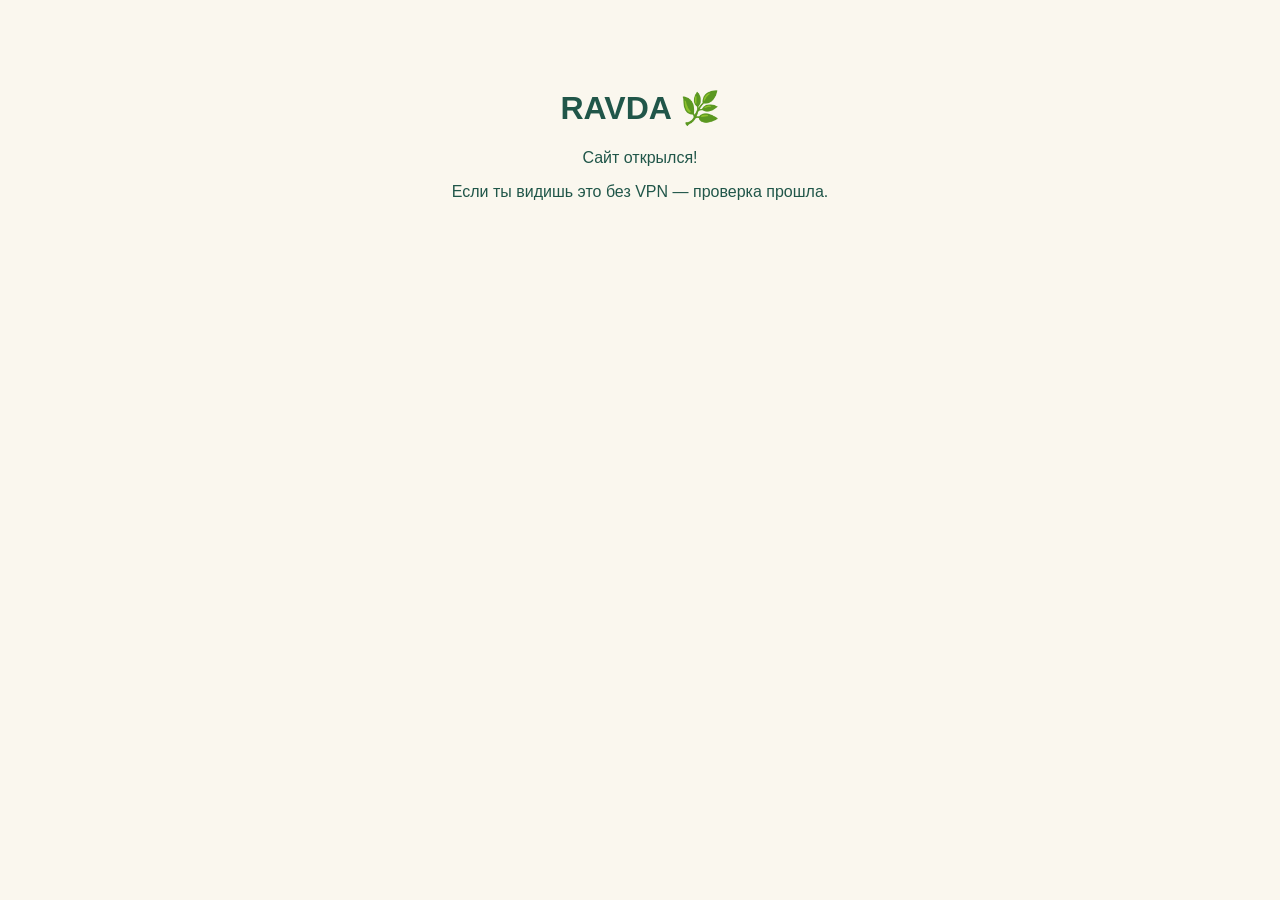
==== index.html @ f00f53c7 "Create index.html" ====
<!doctype html>
<html lang="ru">
<head>
  <meta charset="utf-8">
  <meta name="viewport" content="width=device-width, initial-scale=1">
  <meta name="robots" content="noindex">
  <title>RAVDA — проверка сайта</title>
</head>
<body style="background:#faf7ee;color:#205649;font-family:Arial;text-align:center;padding:60px 20px">
  <h1>RAVDA 🌿</h1>
  <p>Сайт открылся!</p>
  <p>Если ты видишь это без VPN — проверка прошла.</p>
</body>
</html>
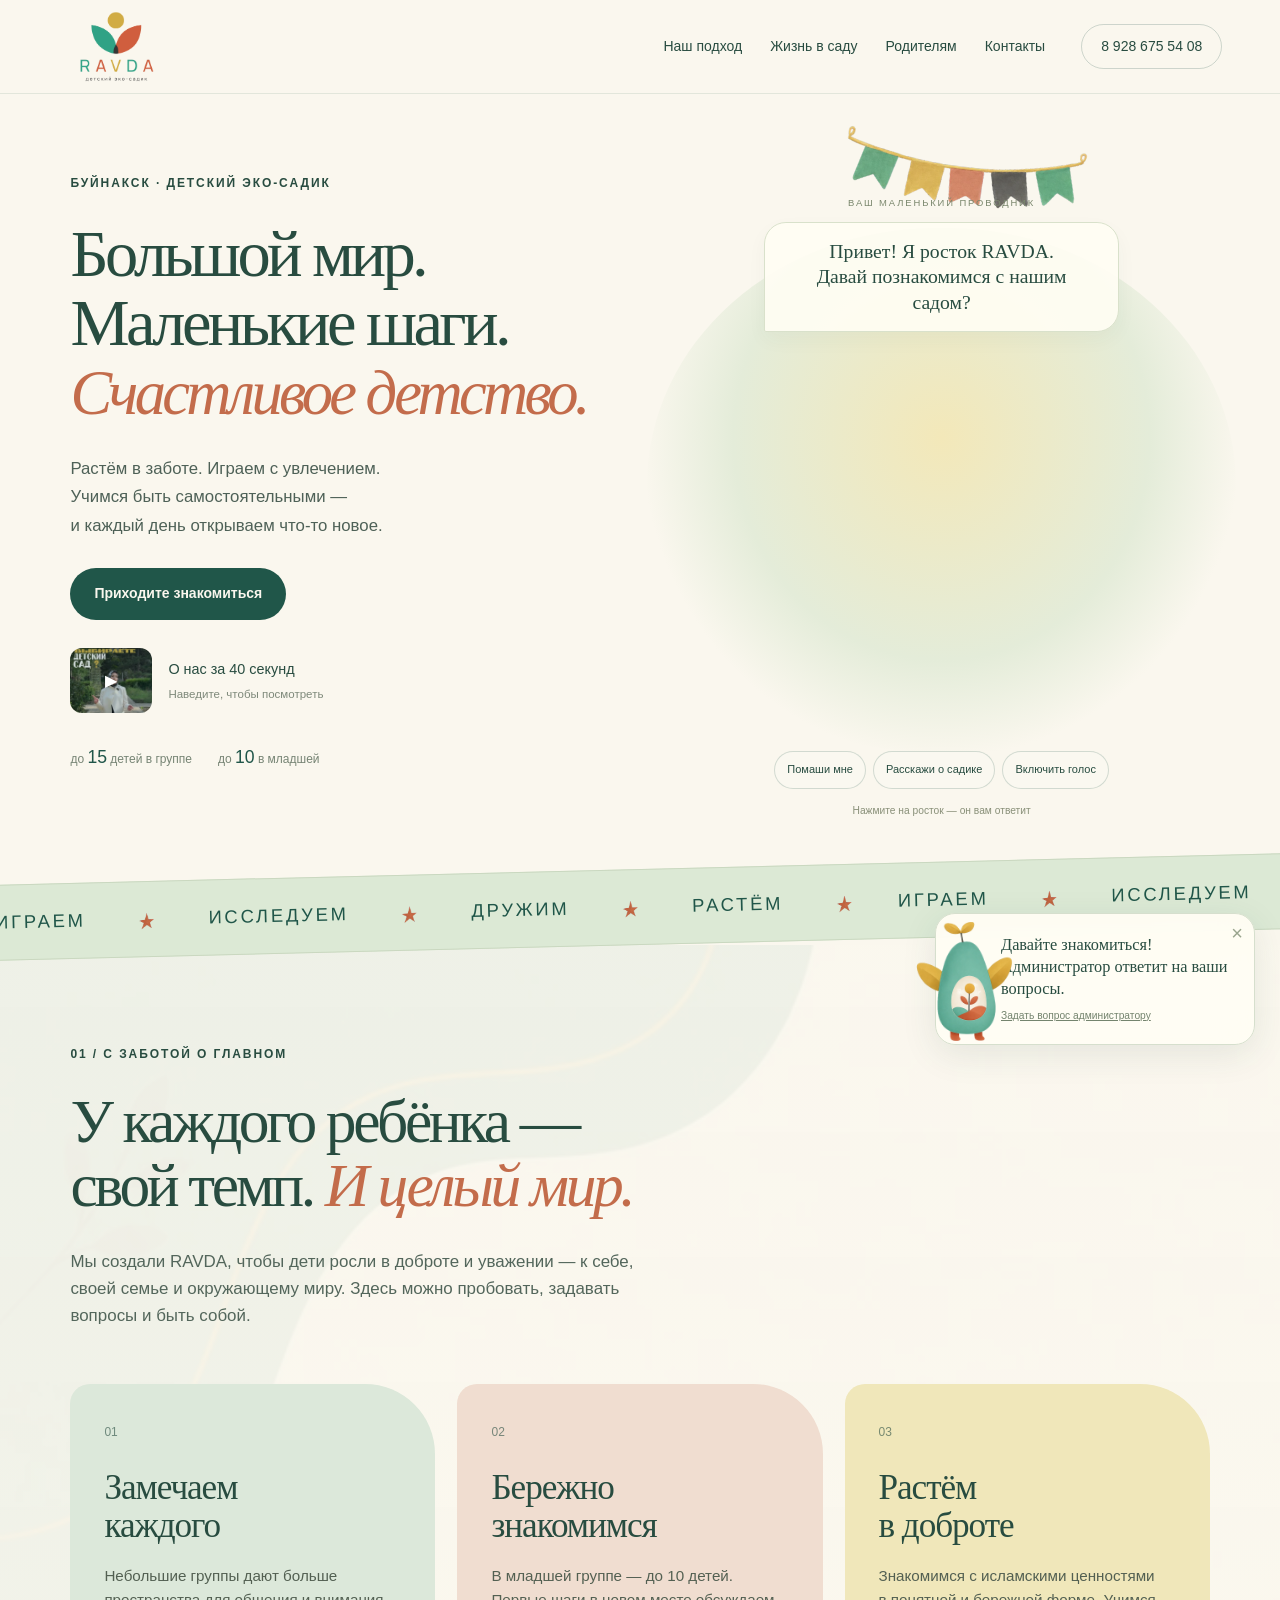
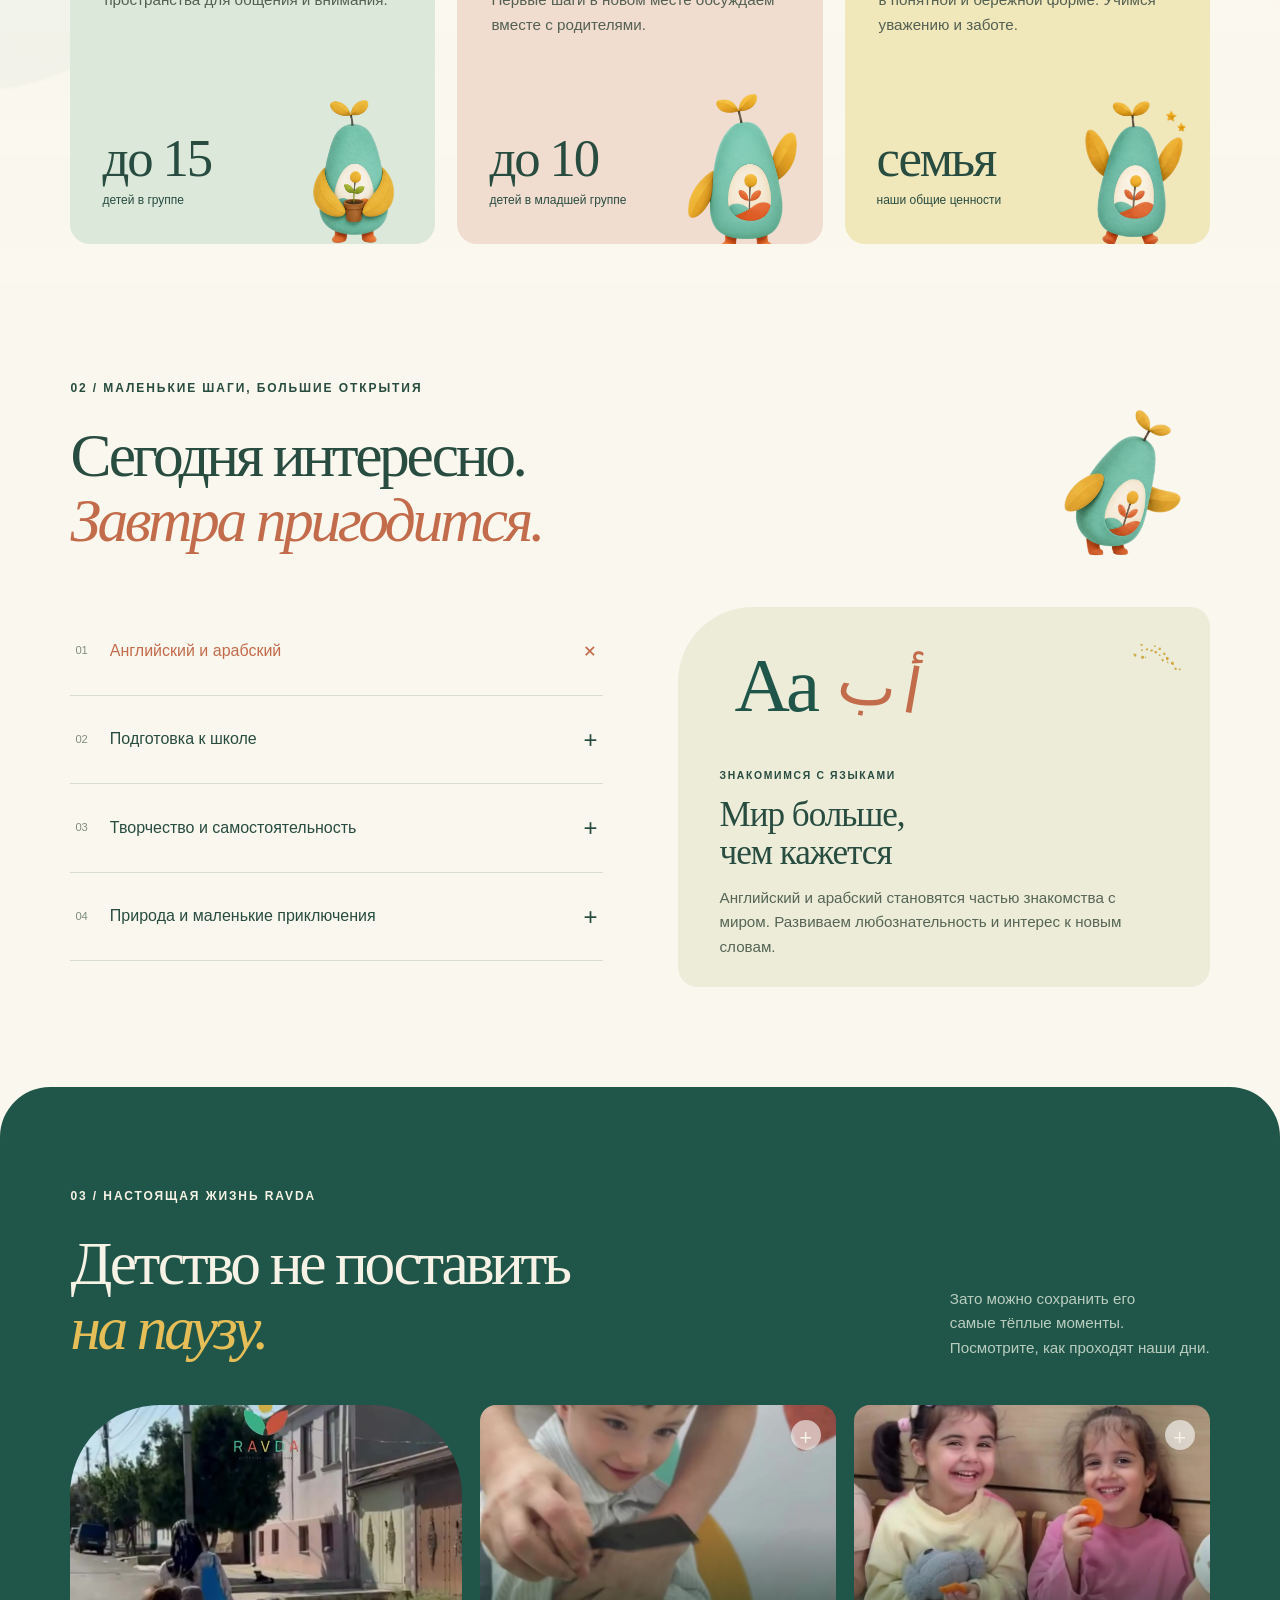
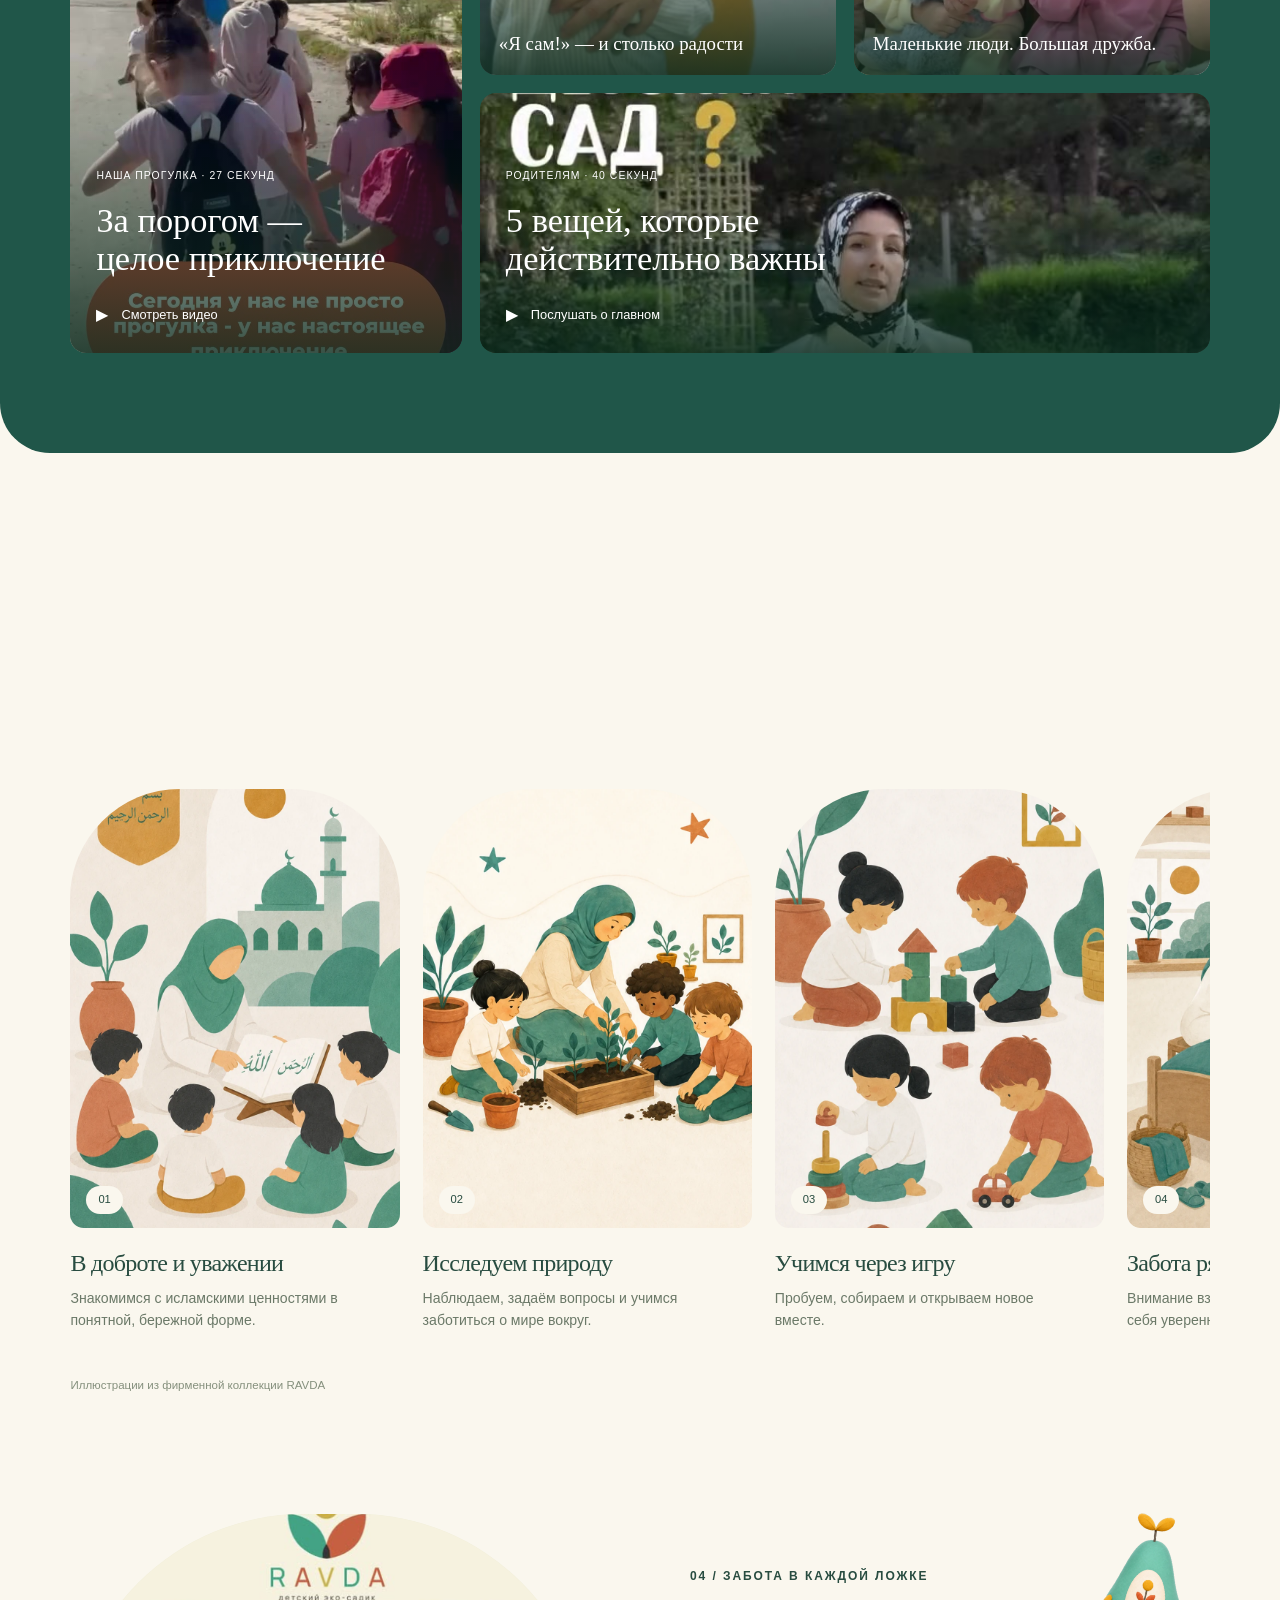
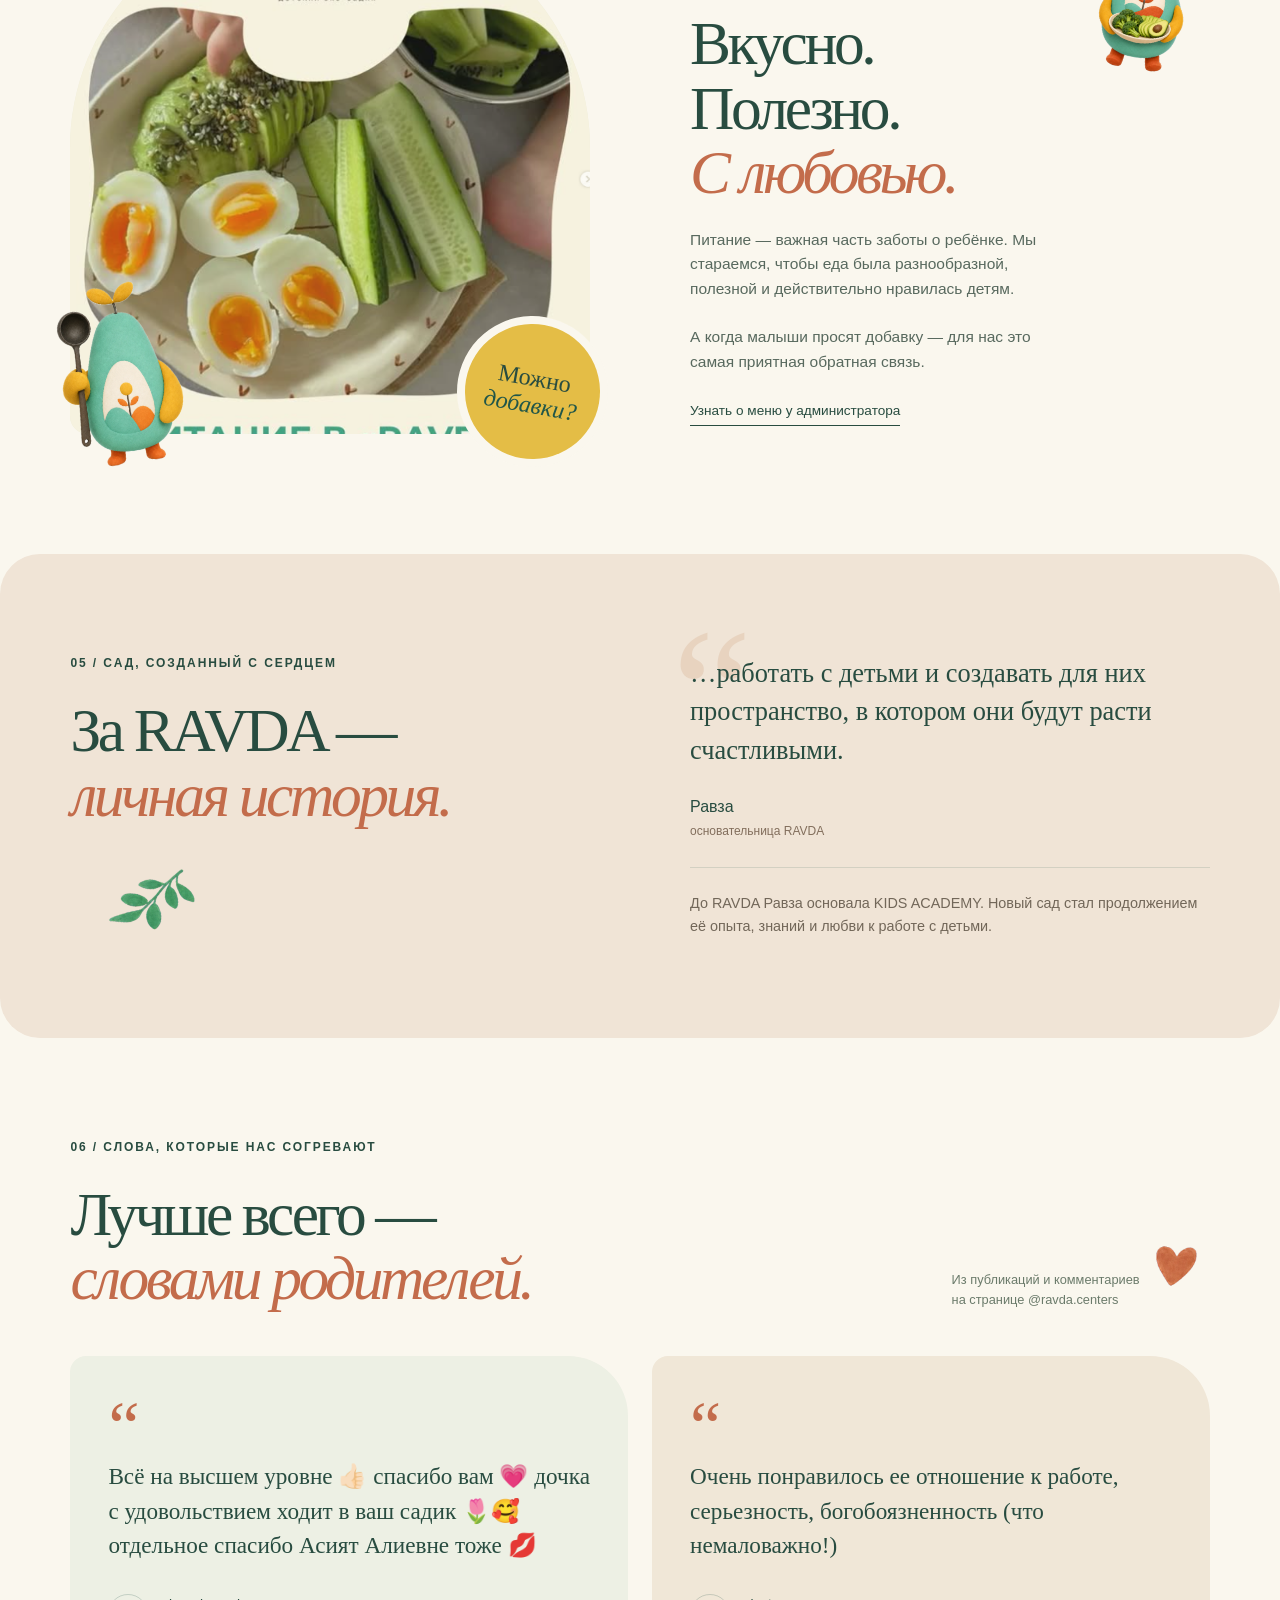
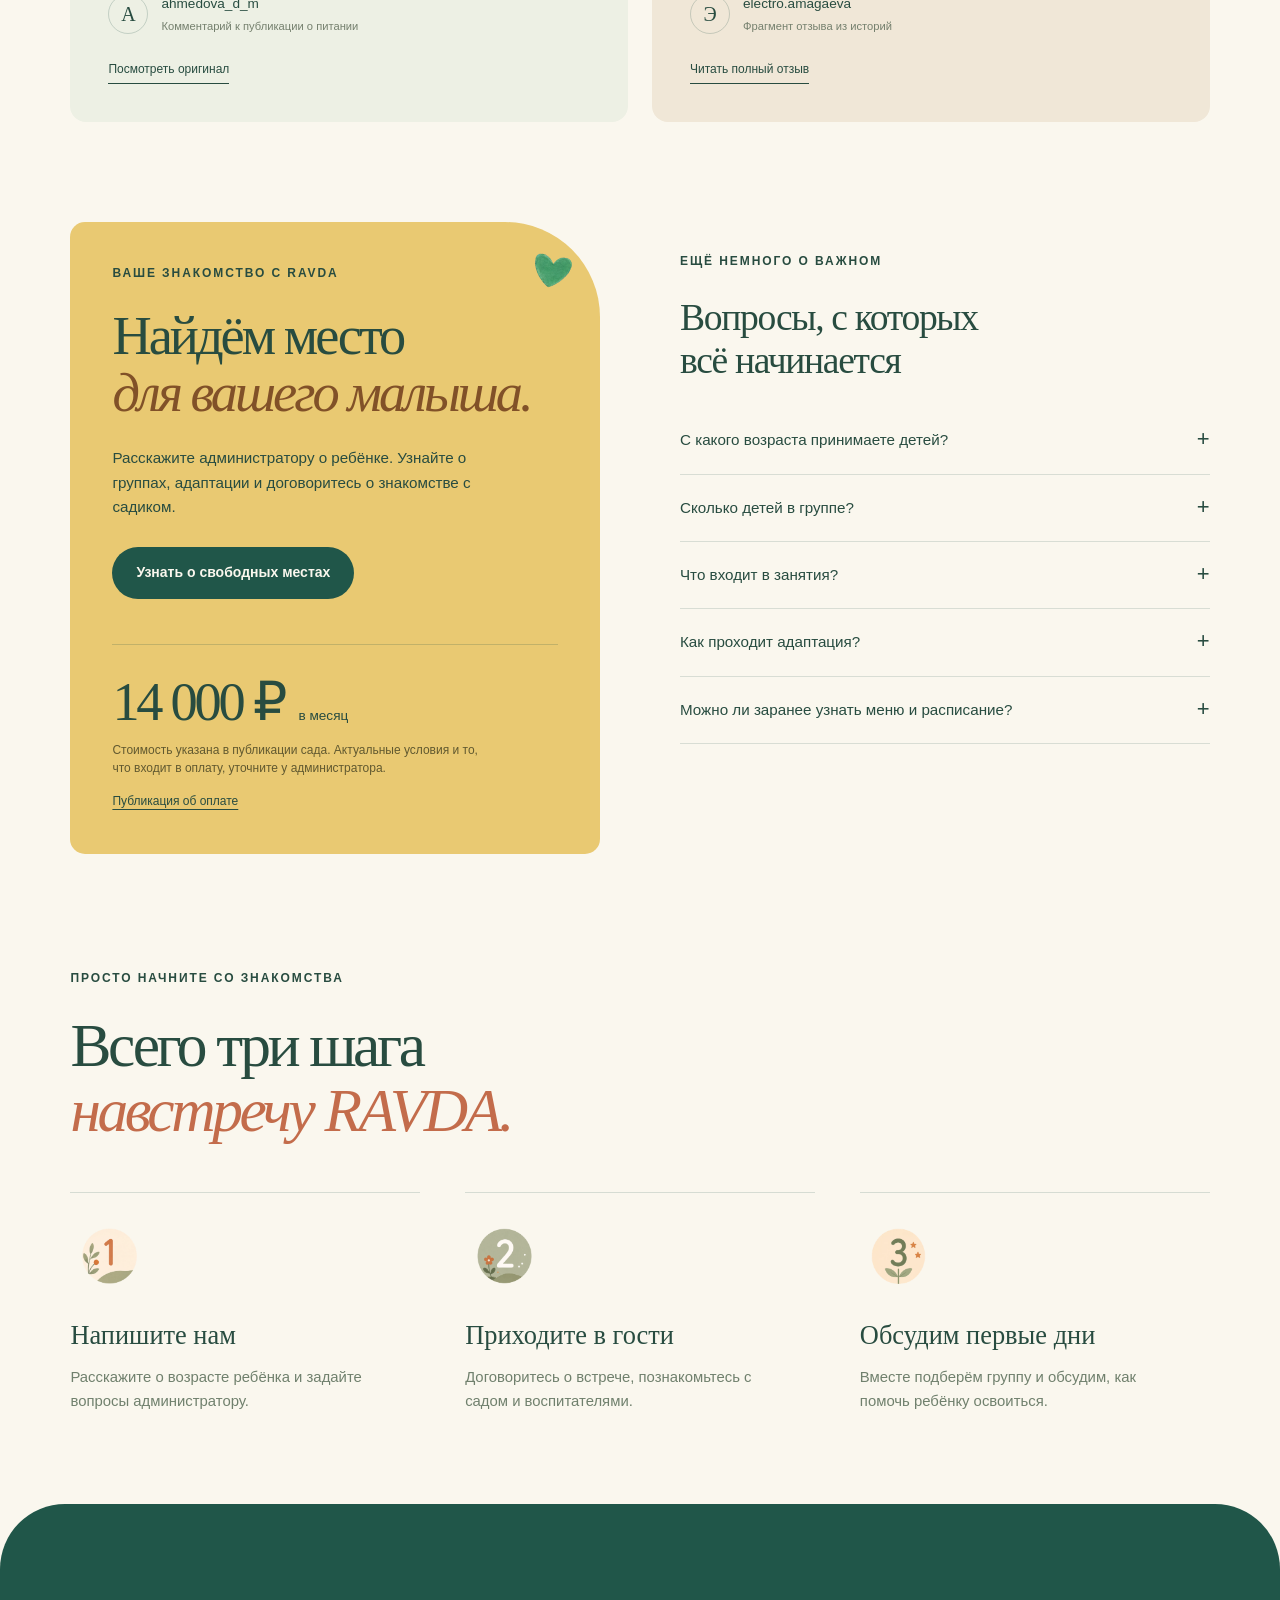
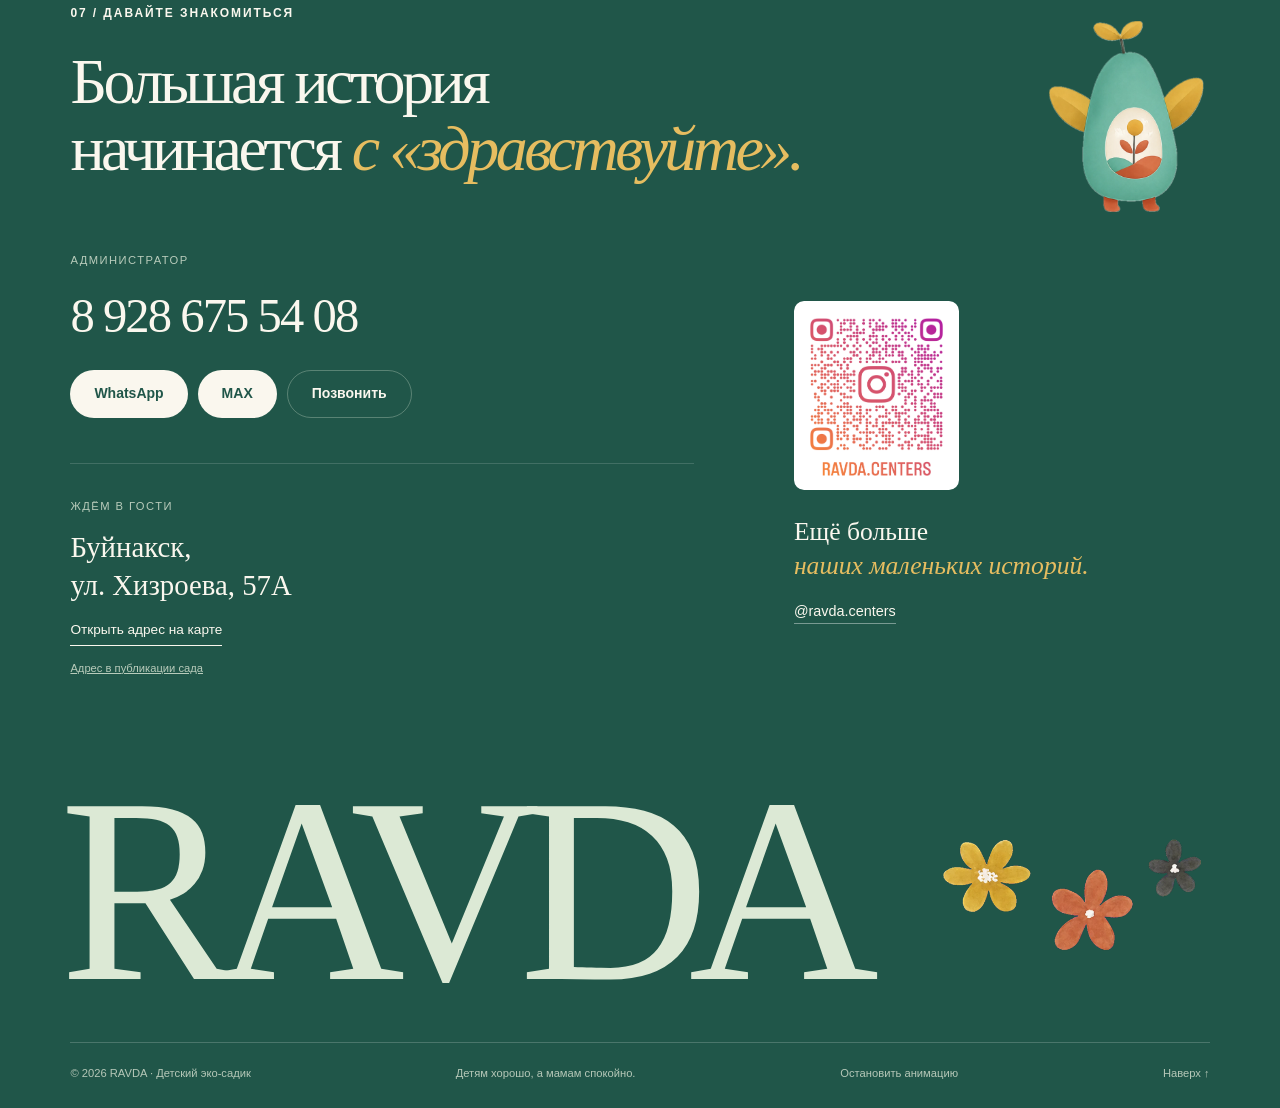
==== commit 41ab1159: "Add files via upload Загрузка полного сайта RAVDA" ====
--- a/index.html
+++ b/index.html
@@ -1,14 +1,31 @@
 <!doctype html>
 <html lang="ru">
 <head>
-  <meta charset="utf-8">
-  <meta name="viewport" content="width=device-width, initial-scale=1">
-  <meta name="robots" content="noindex">
-  <title>RAVDA — проверка сайта</title>
+<meta charset="utf-8"><meta name="viewport" content="width=device-width, initial-scale=1">
+<meta name="theme-color" content="#194d40"><meta name="description" content="RAVDA — детский эко-садик в Буйнакске. Небольшие группы, полезное питание, английский и арабский, подготовка к школе. Хизроева, 57А. Администратор: +7 928 511-14-49.">
+<title>RAVDA — место, где расцветает детство</title>
+<link rel="icon" type="image/svg+xml" href="data:image/svg+xml,%3Csvg xmlns='http://www.w3.org/2000/svg' viewBox='0 0 100 100'%3E%3Ccircle cx='50' cy='19' r='12' fill='%23d6b440'/%3E%3Cpath d='M50 89Q9 88 6 38Q44 41 50 89' fill='%2346a58a'/%3E%3Cpath d='M50 89Q91 88 94 38Q56 41 50 89' fill='%23cb6848'/%3E%3C/svg%3E">
+<link rel="stylesheet" href="style.css"><link rel="stylesheet" href="garden.css"><script src="app.js" defer></script><script src="garden.js" defer></script><script type="module" src="character.js"></script>
 </head>
-<body style="background:#faf7ee;color:#205649;font-family:Arial;text-align:center;padding:60px 20px">
-  <h1>RAVDA 🌿</h1>
-  <p>Сайт открылся!</p>
-  <p>Если ты видишь это без VPN — проверка прошла.</p>
-</body>
-</html>
+<body>
+<div class="scroll-progress" aria-hidden="true"></div>
+<header class="header"><a href="#home" class="brand" aria-label="RAVDA — на главную"><img src="assets/brand/logo-3.webp" alt="RAVDA — детский эко-садик" width="1000" height="841"></a><nav id="navigation" aria-label="Основное меню"><a href="#about">Наш подход</a><a href="#life">Жизнь в саду</a><a href="#parents">Родителям</a><a href="#contact">Контакты</a></nav><a class="header-phone" href="tel:+79286755408">8 928 675 54 08</a><button class="menu-toggle" aria-label="Открыть меню" aria-expanded="false" aria-controls="navigation"><span></span><span></span></button></header>
+<main>
+<section class="hero section garden-hero" id="home">
+<div class="hero-copy"><p class="eyebrow">БУЙНАКСК · ДЕТСКИЙ ЭКО-САДИК</p><h1>Большой мир.<br>Маленькие шаги.<br><em>Счастливое детство.</em></h1><p class="hero-description">Растём в заботе. Играем с увлечением.<br>Учимся быть самостоятельными —<br>и каждый день открываем что-то новое.</p><div class="hero-actions"><a class="button primary" href="https://wa.me/79286755408?text=Здравствуйте!%20Хотим%20познакомиться%20с%20садиком%20RAVDA." target="_blank" rel="noopener">Приходите знакомиться</a></div><button id="intro-trigger" class="intro-trigger" aria-controls="hero-film" aria-expanded="false"><span class="intro-thumb"><img src="assets/teacher.jpg" alt="" width="720" height="1280"><i>▶</i></span><span><strong>О нас за 40 секунд</strong><small>Наведите, чтобы посмотреть</small></span></button><div class="hero-trust"><span>до <strong>15</strong> детей в группе</span><span>до <strong>10</strong> в младшей</span></div></div>
+<div class="hero-world new-world"><img class="decor decor-flags" src="assets/brand/decor-7.webp" alt="" aria-hidden="true"><div class="stage-halo" aria-hidden="true"></div><div class="character-caption"><span>ВАШ МАЛЕНЬКИЙ ПРОВОДНИК</span><p id="hero-speech" aria-live="polite">Привет! Я росток RAVDA.<br>Давай познакомимся с нашим садом?</p></div><div id="character-stage"></div><img id="character-fallback" src="assets/brand/mascot-5.webp" alt="Фирменный росток RAVDA приветствует вас" width="900" height="1200"><div class="character-actions"><button id="wave-button" aria-label="Попросить персонажа помахать">Помаши мне</button><button id="tour-button">Расскажи о садике</button><button id="voice-button" aria-pressed="false">Включить голос</button></div><p class="stage-instruction">Нажмите на росток — он вам ответит</p><div class="hero-film" id="hero-film" hidden><video id="intro-video" src="assets/choose.mp4" poster="assets/teacher.jpg" muted playsinline preload="metadata" aria-label="Видео RAVDA — пять важных вещей при выборе садика"></video><button id="close-intro" aria-label="Вернуться к персонажу">×</button><div class="film-controls"><button id="intro-play" aria-label="Пауза">Ⅱ</button><button id="intro-sound" aria-pressed="false">Включить звук</button><span id="intro-time">0:00 / 0:40</span><input id="intro-progress" type="range" min="0" max="40" value="0" step="0.1" aria-label="Позиция видео"></div></div></div>
+</section>
+<div class="ribbon" aria-label="Играем, исследуем, дружим, растём"><div class="ribbon-track"><span>ИГРАЕМ <b>✳</b> ИССЛЕДУЕМ <b>✳</b> ДРУЖИМ <b>✳</b> РАСТЁМ <b>✳</b> </span><span aria-hidden="true">ИГРАЕМ <b>✳</b> ИССЛЕДУЕМ <b>✳</b> ДРУЖИМ <b>✳</b> РАСТЁМ <b>✳</b> </span></div></div>
+<section class="section about" id="about"><div class="section-heading reveal"><p class="eyebrow">01 / С ЗАБОТОЙ О ГЛАВНОМ</p><h2>У каждого ребёнка —<br>свой темп. <em>И целый мир.</em></h2><p class="section-intro">Мы создали RAVDA, чтобы дети росли в доброте и уважении — к себе, своей семье и окружающему миру. Здесь можно пробовать, задавать вопросы и быть собой.</p></div><div class="values-grid"><article class="value-card value-green reveal"><img class="value-mascot" src="assets/brand/mascot-1.webp" alt="" aria-hidden="true" loading="lazy"><span class="card-index">01</span><h3>Замечаем<br>каждого</h3><p>Небольшие группы дают больше пространства для общения и внимания.</p><div class="value-number">до 15<small>детей в группе</small></div></article><article class="value-card value-peach reveal"><img class="value-mascot" src="assets/brand/mascot-5.webp" alt="" aria-hidden="true" loading="lazy"><span class="card-index">02</span><h3>Бережно<br>знакомимся</h3><p>В младшей группе — до 10 детей. Первые шаги в новом месте обсуждаем вместе с родителями.</p><div class="value-number">до 10<small>детей в младшей группе</small></div></article><article class="value-card value-yellow reveal"><img class="value-mascot" src="assets/brand/mascot-6.webp" alt="" aria-hidden="true" loading="lazy"><span class="card-index">03</span><h3>Растём<br>в доброте</h3><p>Знакомимся с исламскими ценностями в понятной и бережной форме. Учимся уважению и заботе.</p><div class="value-word">семья<small>наши общие ценности</small></div></article></div></section>
+<section class="learning section" id="learning"><div class="learning-heading reveal"><img class="learning-guide" src="assets/brand/mascot-2.webp" alt="" aria-hidden="true" loading="lazy"><p class="eyebrow">02 / МАЛЕНЬКИЕ ШАГИ, БОЛЬШИЕ ОТКРЫТИЯ</p><h2>Сегодня интересно.<br><em>Завтра пригодится.</em></h2></div><div class="learning-layout reveal"><div role="tablist" aria-label="Направления развития" class="learning-tabs"><button role="tab" aria-selected="true" aria-controls="learning-panel" id="tab-languages" data-tab="languages" tabindex="0"><span>01</span> Английский и арабский <b>+</b></button><button role="tab" aria-selected="false" aria-controls="learning-panel" id="tab-school" data-tab="school" tabindex="-1"><span>02</span> Подготовка к школе <b>+</b></button><button role="tab" aria-selected="false" aria-controls="learning-panel" id="tab-creative" data-tab="creative" tabindex="-1"><span>03</span> Творчество и самостоятельность <b>+</b></button><button role="tab" aria-selected="false" aria-controls="learning-panel" id="tab-nature" data-tab="nature" tabindex="-1"><span>04</span> Природа и маленькие приключения <b>+</b></button></div><div class="learning-panel" id="learning-panel" role="tabpanel" aria-labelledby="tab-languages" tabindex="0"><div class="learning-symbol" aria-hidden="true"><span>Aa</span><span lang="ar">أ ب</span></div><div><p class="eyebrow" id="learning-tag">ЗНАКОМИМСЯ С ЯЗЫКАМИ</p><h3 id="learning-title">Мир больше,<br>чем кажется</h3><p id="learning-text">Английский и арабский становятся частью знакомства с миром. Развиваем любознательность и интерес к новым словам.</p></div></div></div></section>
+<section class="life section" id="life"><div class="section-top reveal"><div><p class="eyebrow">03 / НАСТОЯЩАЯ ЖИЗНЬ RAVDA</p><h2>Детство не поставить<br><em>на паузу.</em></h2></div><p>Зато можно сохранить его<br>самые тёплые моменты.<br>Посмотрите, как проходят наши дни.</p></div><div class="life-gallery"><button class="memory-card memory-tall reveal" data-video="adventure.mp4"><img src="assets/walk.jpg" alt="Ребята вместе с воспитателем идут на прогулку" loading="lazy" width="720" height="1280"><div class="memory-overlay"><span class="media-label">НАША ПРОГУЛКА · 27 СЕКУНД</span><h3>За порогом —<br>целое приключение</h3><span class="media-play">▶ <span>Смотреть видео</span></span></div></button><button class="memory-card memory-small reveal" data-image="assets/cooking.jpg" data-caption="Учимся пробовать новое — кадр из видео RAVDA"><img src="assets/cooking.jpg" alt="Ребёнок готовит вместе со взрослым" loading="lazy" width="720" height="1280"><span class="photo-caption">«Я сам!» — и столько радости</span><span class="expand-mark" aria-hidden="true">+</span></button><button class="memory-card memory-small reveal" data-image="assets/together.jpg" data-caption="Вместе веселее — кадр из видео RAVDA"><img src="assets/together.jpg" alt="Дети вместе в садике" loading="lazy" width="720" height="1280"><span class="photo-caption">Маленькие люди. Большая дружба.</span><span class="expand-mark" aria-hidden="true">+</span></button><button class="memory-card memory-wide reveal" data-video="choose.mp4"><img src="assets/teacher.jpg" alt="Представитель RAVDA рассказывает о выборе детского сада" loading="lazy" width="720" height="1280"><div class="memory-overlay"><span class="media-label">РОДИТЕЛЯМ · 40 СЕКУНД</span><h3>5 вещей, которые<br>действительно важны</h3><span class="media-play">▶ <span>Послушать о главном</span></span></div></button></div></section>
+<section class="daybook section" id="daybook"><div class="section-top reveal"><div><p class="eyebrow">ДЕТСТВО В ЦВЕТАХ RAVDA</p><h2>Маленькие ритуалы.<br><em>Большое чувство заботы.</em></h2></div><div class="day-controls"><button id="day-prev" aria-label="Предыдущая иллюстрация">Назад</button><button id="day-next" aria-label="Следующая иллюстрация">Дальше</button></div></div><div class="day-track" id="day-track" tabindex="0" aria-label="Иллюстрированная жизнь сада"><article class="day-card"><button data-image="assets/brand/story-1.webp" data-caption="В доброте и уважении — фирменная иллюстрация RAVDA"><img src="assets/brand/story-1.webp" alt="В доброте и уважении" width="900" height="1600" loading="lazy"><span>01</span></button><h3>В доброте и уважении</h3><p>Знакомимся с исламскими ценностями в понятной, бережной форме.</p></article><article class="day-card"><button data-image="assets/brand/story-2.webp" data-caption="Исследуем природу — фирменная иллюстрация RAVDA"><img src="assets/brand/story-2.webp" alt="Исследуем природу" width="900" height="1600" loading="lazy"><span>02</span></button><h3>Исследуем природу</h3><p>Наблюдаем, задаём вопросы и учимся заботиться о мире вокруг.</p></article><article class="day-card"><button data-image="assets/brand/story-3.webp" data-caption="Учимся через игру — фирменная иллюстрация RAVDA"><img src="assets/brand/story-3.webp" alt="Учимся через игру" width="900" height="1600" loading="lazy"><span>03</span></button><h3>Учимся через игру</h3><p>Пробуем, собираем и открываем новое вместе.</p></article><article class="day-card"><button data-image="assets/brand/story-4.webp" data-caption="Забота рядом — фирменная иллюстрация RAVDA"><img src="assets/brand/story-4.webp" alt="Забота рядом" width="900" height="1600" loading="lazy"><span>04</span></button><h3>Забота рядом</h3><p>Внимание взрослого помогает почувствовать себя увереннее.</p></article><article class="day-card"><button data-image="assets/brand/story-5.webp" data-caption="Время отдохнуть — фирменная иллюстрация RAVDA"><img src="assets/brand/story-5.webp" alt="Время отдохнуть" width="900" height="1600" loading="lazy"><span>05</span></button><h3>Время отдохнуть</h3><p>После открытий и игр важно восстановить силы.</p></article><article class="day-card"><button data-image="assets/brand/story-6.webp" data-caption="Вкусные моменты — фирменная иллюстрация RAVDA"><img src="assets/brand/story-6.webp" alt="Вкусные моменты" width="900" height="1600" loading="lazy"><span>06</span></button><h3>Вкусные моменты</h3><p>Полезная, разнообразная еда и тёплая атмосфера за столом.</p></article><article class="day-card"><button data-image="assets/brand/story-7.webp" data-caption="Творим по-своему — фирменная иллюстрация RAVDA"><img src="assets/brand/story-7.webp" alt="Творим по-своему" width="900" height="1600" loading="lazy"><span>07</span></button><h3>Творим по-своему</h3><p>Даём любознательности и воображению пространство.</p></article></div><p class="illustration-note">Иллюстрации из фирменной коллекции RAVDA</p></section><section class="food section"><div class="food-visual reveal"><div class="food-frame"><img src="assets/food-post.png" alt="Публикация RAVDA о питании: яйца, авокадо, огурцы и киви" loading="lazy" width="1112" height="880"></div><span class="food-sticker">Можно<br><em>добавки?</em></span><img class="cook-guide" src="assets/brand/mascot-7.webp" alt="" aria-hidden="true" loading="lazy"></div><div class="food-copy reveal"><img class="food-guide" src="assets/brand/mascot-8.webp" alt="Персонаж RAVDA с тарелкой полезной еды" loading="lazy"><p class="eyebrow">04 / ЗАБОТА В КАЖДОЙ ЛОЖКЕ</p><h2>Вкусно.<br>Полезно.<br><em>С любовью.</em></h2><p>Питание — важная часть заботы о ребёнке. Мы стараемся, чтобы еда была разнообразной, полезной и действительно нравилась детям.</p><p>А когда малыши просят добавку — для нас это самая приятная обратная связь.</p><a class="text-link" href="https://wa.me/79286755408?text=Здравствуйте!%20Можно%20узнать%20меню%20садика%20RAVDA?" target="_blank" rel="noopener">Узнать о меню у администратора</a></div></section>
+<section class="story section"><div class="story-heading reveal"><img class="story-branch" src="assets/brand/decor-2.webp" alt="" aria-hidden="true" loading="lazy"><p class="eyebrow">05 / САД, СОЗДАННЫЙ С СЕРДЦЕМ</p><h2>За RAVDA —<br><em>личная история.</em></h2></div><div class="story-body reveal"><span class="quote-mark" aria-hidden="true">“</span><blockquote>…работать с детьми и создавать для них пространство, в котором они будут расти счастливыми.</blockquote><p class="quote-credit">Равза <span>основательница RAVDA</span></p><p>До RAVDA Равза основала KIDS ACADEMY. Новый сад стал продолжением её опыта, знаний и любви к работе с детьми.</p></div></section>
+<section class="parents section" id="parents"><div class="section-top reveal"><div><p class="eyebrow">06 / СЛОВА, КОТОРЫЕ НАС СОГРЕВАЮТ</p><h2>Лучше всего —<br><em>словами родителей.</em></h2></div><span class="review-source">Из публикаций и комментариев<br>на странице @ravda.centers</span></div><div class="reviews"><article class="review-card reveal"><span class="quote-small" aria-hidden="true">“</span><blockquote>Всё на высшем уровне 👍🏻 спасибо вам 💗 дочка с удовольствием ходит в ваш садик 🌷🥰 отдельное спасибо Асият Алиевне тоже 💋</blockquote><div class="review-author"><span class="avatar">А</span><div>ahmedova_d_m<small>Комментарий к публикации о питании</small></div></div><button class="text-link" data-image="assets/food-post.png" data-caption="Оригинальная публикация и комментарии в Instagram RAVDA">Посмотреть оригинал</button></article><article class="review-card review-light reveal"><span class="quote-small" aria-hidden="true">“</span><blockquote>Очень понравилось ее отношение к работе, серьезность, богобоязненность (что немаловажно!)</blockquote><div class="review-author"><span class="avatar">Э</span><div>electro.amagaeva<small>Фрагмент отзыва из историй</small></div></div><button class="text-link" data-image="assets/review.png" data-caption="Полный отзыв electro.amagaeva из историй RAVDA">Читать полный отзыв</button></article></div></section>
+<section class="join section"><div class="join-card reveal"><img class="join-heart" src="assets/brand/decor-6.webp" alt="" aria-hidden="true" loading="lazy"><p class="eyebrow">ВАШЕ ЗНАКОМСТВО С RAVDA</p><h2>Найдём место<br><em>для вашего малыша.</em></h2><p>Расскажите администратору о ребёнке. Узнайте о группах, адаптации и договоритесь о знакомстве с садиком.</p><a class="button primary" href="https://wa.me/79286755408?text=Здравствуйте!%20Подскажите,%20есть%20ли%20места%20в%20RAVDA?" target="_blank" rel="noopener">Узнать о свободных местах</a><div class="price"><strong>14 000 ₽</strong><span>в месяц</span></div><p class="price-note">Стоимость указана в публикации сада. Актуальные условия и то, что входит в оплату, уточните у администратора.</p><button class="small-link" data-image="assets/price-story.png" data-caption="Стоимость из публикации RAVDA">Публикация об оплате</button></div><div class="faq reveal"><p class="eyebrow">ЕЩЁ НЕМНОГО О ВАЖНОМ</p><h3>Вопросы, с которых<br>всё начинается</h3><details><summary>С какого возраста принимаете детей?</summary><p>В профиле сада указан возраст от 1,5 до 7 лет. Подходящую группу и возможность приёма по возрасту уточните у администратора — он поможет сориентироваться.</p></details><details><summary>Сколько детей в группе?</summary><p>Не более 15 детей, в младшей группе — до 10. Наличие мест уточняйте перед записью.</p><button class="small-link" data-image="assets/group-story.png" data-caption="Информация о группах из историй RAVDA">Посмотреть публикацию</button></details><details><summary>Что входит в занятия?</summary><p>Английский и арабский, подготовка к школе, творчество, развитие самостоятельности и знакомство с природой. Программу для возраста вашего ребёнка расскажет администратор.</p></details><details><summary>Как проходит адаптация?</summary><p>Начните со знакомства с воспитателем. Расскажите о привычках и особенностях ребёнка, а подходящий порядок первых посещений обсудите вместе с командой сада.</p></details><details><summary>Можно ли заранее узнать меню и расписание?</summary><p>Да, напишите администратору. Уточните актуальное меню, часы работы, режим дня и вопросы индивидуального питания до первого посещения.</p></details></div></section>
+<section class="first-steps section"><div class="section-heading reveal"><p class="eyebrow">ПРОСТО НАЧНИТЕ СО ЗНАКОМСТВА</p><h2>Всего три шага<br><em>навстречу RAVDA.</em></h2></div><div class="steps-grid"><article><img src="assets/brand/number-1.webp" alt="Шаг 1" loading="lazy"><h3>Напишите нам</h3><p>Расскажите о возрасте ребёнка и задайте вопросы администратору.</p></article><article><img src="assets/brand/number-8.webp" alt="Шаг 2" loading="lazy"><h3>Приходите в гости</h3><p>Договоритесь о встрече, познакомьтесь с садом и воспитателями.</p></article><article><img src="assets/brand/number-9.webp" alt="Шаг 3" loading="lazy"><h3>Обсудим первые дни</h3><p>Вместе подберём группу и обсудим, как помочь ребёнку освоиться.</p></article></div></section><section class="contact section" id="contact"><div class="contact-head reveal"><img class="contact-mascot" src="assets/brand/mascot-4.webp" alt="" aria-hidden="true" loading="lazy"><p class="eyebrow">07 / ДАВАЙТЕ ЗНАКОМИТЬСЯ</p><h2>Большая история<br>начинается <em>с «здравствуйте».</em></h2></div><div class="contact-grid"><div class="contact-main reveal"><span class="contact-label">АДМИНИСТРАТОР</span><a class="big-phone" href="tel:+79286755408">8 928 675 54 08</a><div class="contact-buttons"><a class="button cream" href="https://wa.me/79286755408" target="_blank" rel="noopener">WhatsApp</a><button class="button cream" data-max>MAX</button><a class="button outline" href="tel:+79286755408">Позвонить</a></div><div class="address"><span>ЖДЁМ В ГОСТИ</span><h3>Буйнакск,<br>ул. Хизроева, 57А</h3><a class="text-link" href="https://yandex.ru/maps/?text=Буйнакск%20Хизроева%2057А" target="_blank" rel="noopener">Открыть адрес на карте</a><button class="address-source" data-image="assets/address-story.png" data-caption="Адрес из публикации RAVDA">Адрес в публикации сада</button></div></div><div class="instagram-card reveal"><a href="https://www.instagram.com/ravda.centers/" target="_blank" rel="noopener"><img src="assets/instagram-qr.png" alt="QR-код Instagram ravda.centers" width="1472" height="1696" loading="lazy"></a><div><p>Ещё больше<br><em>наших маленьких историй.</em></p><a href="https://www.instagram.com/ravda.centers/" target="_blank" rel="noopener">@ravda.centers</a></div></div></div><div class="footer-word" aria-hidden="true">RAVDA<img src="assets/brand/decor-8.webp" alt=""></div><footer><p>© <span id="year">2026</span> RAVDA · Детский эко-садик</p><p>Детям хорошо, а мамам спокойно.</p><button id="motion-toggle" aria-pressed="false">Остановить анимацию</button><a href="#home">Наверх ↑</a></footer></section>
+</main>
+<a class="mobile-contact" href="https://wa.me/79286755408" target="_blank" rel="noopener">Написать администратору</a>
+<aside class="garden-guide" id="garden-guide" aria-label="Подсказки ростка RAVDA"><button id="guide-dismiss" aria-label="Скрыть проводника">×</button><img id="guide-pose" src="assets/brand/mascot-2.webp" alt=""><div><p id="guide-message">Здесь каждый день начинается с маленького открытия.</p><a href="#contact">Задать вопрос администратору</a></div></aside><dialog id="media-dialog" aria-label="Материалы RAVDA"><button class="dialog-close" aria-label="Закрыть">×</button><div id="media-content"></div><p id="media-caption"></p></dialog>
+<dialog id="max-dialog" aria-labelledby="max-title"><button class="dialog-close" aria-label="Закрыть">×</button><p class="eyebrow">СВЯЗЬ С АДМИНИСТРАТОРОМ</p><h2 id="max-title">Напишите нам<br>в MAX</h2><p>Найдите администратора по номеру телефона: в MAX откройте «Контакты», затем «Найти по номеру».</p><input id="max-number" aria-label="Номер администратора" readonly value="+7 928 675 54 08"><div class="max-actions"><button class="button primary" id="copy-phone">Скопировать номер</button><a href="https://web.max.ru/" class="button light" target="_blank" rel="noopener">Открыть MAX</a></div><p id="copy-status" role="status"></p></dialog>
+</body></html>
--- a/style.css
+++ b/style.css
@@ -0,0 +1,4 @@
+:root{--cream:#f7f5ed;--green:#194d40;--ink:#243e35;--orange:#c56042;--yellow:#e9bf54;--mint:#dce9dc;--serif:Georgia,'Times New Roman',serif;--sans:Arial,Helvetica,sans-serif}*{box-sizing:border-box}html{scroll-behavior:smooth;scroll-padding-top:100px}body{margin:0;background:var(--cream);color:var(--ink);font:16px/1.6 var(--sans);overflow-x:hidden}button,input{font:inherit}button,a{-webkit-tap-highlight-color:transparent}button{color:inherit;cursor:pointer}a{color:inherit;text-decoration:none}button{border:0}img{max-width:100%;display:block}button:focus-visible,a:focus-visible,summary:focus-visible,input:focus-visible,[role=tabpanel]:focus-visible{outline:3px solid var(--orange);outline-offset:5px}h1,h2,h3,p{margin:0}h1,h2{font-family:var(--serif);font-weight:400;letter-spacing:-.055em;line-height:1.05}h2{font-size:clamp(2.6rem,4.8vw,4.8rem)}em{font-weight:400;color:var(--orange)}section{scroll-margin-top:88px}.section{padding:100px max(5.5vw,24px);max-width:1800px;margin:auto}.eyebrow{font-size:.75rem;letter-spacing:.16em;font-weight:700;line-height:1.5;margin-bottom:26px}.header{height:98px;padding:0 4.5vw;display:flex;align-items:center;gap:36px;border-bottom:1px solid #194d401a;background:#f7f5edf2;backdrop-filter:blur(16px);position:sticky;top:0;z-index:30}.brand{display:flex;align-items:center;gap:12px}.brand svg{width:43px;height:47px}.brand>span{font-size:28px;letter-spacing:.17em;line-height:1}.brand small{display:block;font-size:9px;letter-spacing:.15em;margin-top:7px}.header nav{display:flex;gap:28px;margin-left:auto;font-size:.875rem}.header nav a{position:relative;padding:12px 0}.header nav a:after{content:'';position:absolute;bottom:6px;left:0;width:0;height:1px;background:var(--orange);transition:width .3s}.header nav a:hover:after{width:100%}.header-phone{border:1px solid #194d4033;border-radius:40px;padding:10px 19px;font-size:.875rem}.menu-toggle{display:none}.scroll-progress{position:fixed;top:0;left:0;height:3px;width:100%;transform:scaleX(0);transform-origin:left;background:var(--orange);z-index:50}.hero{min-height:720px;padding-top:70px;padding-bottom:38px;display:grid;grid-template-columns:1.13fr 1fr;gap:10px;overflow:hidden}.hero h1{font-size:clamp(4.6rem,7.65vw,8rem);line-height:.96;letter-spacing:-.06em}.little-spark{font-size:25px;vertical-align:middle;margin-right:9px;color:var(--orange)}.hero .eyebrow{margin-bottom:32px}.hero-description{font-size:1.05rem;color:#4e6157;margin-top:30px;line-height:1.7}.hero-actions{display:flex;align-items:center;gap:22px;margin-top:30px}.button{display:inline-flex;align-items:center;justify-content:center;padding:16px 24px;border-radius:40px;font-size:.875rem;font-weight:600;line-height:1.4;transition:transform .25s,background .25s,box-shadow .25s;text-align:center}.button:hover{transform:translateY(-3px);box-shadow:0 8px 22px #12392b15}.primary{background:var(--green);color:var(--cream)}.primary:hover{background:#286550}.play-link{display:flex;align-items:center;gap:9px;background:none;padding:0;font-size:.8rem;white-space:nowrap}.play-circle{display:grid;place-items:center;border:1px solid #194d4033;border-radius:50%;height:38px;width:38px;font-size:10px}.hero-foot{display:flex;justify-content:space-between;align-items:flex-end;margin-top:52px;font-size:.8rem;line-height:1.5}.hero-foot strong{font-weight:400;color:var(--orange)}.scroll-note{font-size:.75rem;display:flex;align-items:center;gap:20px}.scroll-note span{font-size:25px}.hero-world{position:relative;min-height:630px;isolation:isolate;--mx:0;--my:0}.world-glow{position:absolute;width:90%;aspect-ratio:1;background:radial-gradient(ellipse,#e3e8bf 0%,#e6ecd755 48%,transparent 72%);top:10%;left:7%;z-index:-1}.world-orbit{border:1px solid #78958435;position:absolute;left:5%;top:5%;width:92%;height:78%;border-radius:50%;transform:rotate(-23deg)}.orbit-two{width:74%;height:96%;left:14%;top:-1%;transform:rotate(29deg)}.mascot-wrap{position:absolute;inset:0 4% 20px 4%;display:flex;align-items:center;justify-content:center;transform:translate(calc(var(--mx)*14px),calc(var(--my)*10px));transition:transform .35s ease-out}.mascot{width:100%;height:100%;object-fit:contain;animation:bob 6s ease-in-out infinite;filter:drop-shadow(0 26px 25px #194d4012)}.floating-label{position:absolute;z-index:2;border:1px solid #a5b59555;background:#f7f5eddd;font-family:var(--serif);font-style:italic;padding:10px 22px;border-radius:30px;font-size:1.1rem;backdrop-filter:blur(8px);animation:bob 7s ease-in-out infinite}.label-one{right:-1%;top:6%;transform:rotate(9deg)}.label-two{left:-3%;top:46%;transform:rotate(-9deg);animation-delay:-3s}.hero-memory{position:absolute;bottom:24px;right:5px;width:186px;height:190px;border:8px solid white;border-radius:9px;background:#fff;box-shadow:0 14px 38px #194d4020;transform:rotate(8deg);z-index:3;transition:transform .3s;padding:0;overflow:hidden}.hero-memory:hover{transform:rotate(1deg) scale(1.05)}.hero-memory>img{width:100%;height:100%;object-fit:cover;object-position:center 55%}.hero-memory>span{position:absolute;bottom:0;left:0;right:0;background:white;display:flex;align-items:center;gap:9px;font-family:var(--serif);font-size:13px;line-height:1.2;text-align:left;padding:8px 2px 0}.hero-memory i{font-style:normal;background:var(--green);color:white;border-radius:50%;width:29px;height:29px;display:grid;place-items:center;font-size:10px}.hero-star{position:absolute;color:var(--orange);font-size:64px;animation:turn 24s linear infinite;z-index:2}.star-one{top:9%;left:6%}.star-two{bottom:23%;right:2%;font-size:48px;color:#c6a236}.touch-hint{position:absolute;bottom:-12px;left:10%;font-size:.7rem;color:#667f70}.ribbon{background:var(--green);color:var(--cream);overflow:hidden;padding:22px 0;transform:rotate(-1.4deg);margin:15px -5px 0}.ribbon-track{display:flex;width:max-content;animation:marquee 40s linear infinite}.ribbon-track>span{font-size:1.15rem;letter-spacing:.15em;white-space:nowrap}.ribbon b{font-size:28px;color:var(--yellow);font-weight:400;margin:0 40px;vertical-align:middle}.section-heading{max-width:900px}.section-intro{max-width:600px;margin-top:30px;font-size:1.06rem;color:#53665b}.values-grid{margin-top:55px;display:grid;grid-template-columns:repeat(3,1fr);gap:22px}.value-card{border-radius:12px 68px 12px 12px;padding:34px;min-height:415px;position:relative;transition:transform .35s}.value-card:hover{transform:translateY(-9px) rotate(-1deg)}.value-green{background:#dce8da}.value-peach{background:#f0ddd0}.value-yellow{background:#f0e7ba}.card-index{font-size:.75rem;opacity:.6}.value-card h3{font:400 2.2rem/1.1 var(--serif);letter-spacing:-.03em;margin-top:25px}.value-card p{margin-top:18px;font-size:.95rem;max-width:285px;color:#536052}.value-number,.value-word{font:400 3.4rem/1 var(--serif);margin-top:32px;letter-spacing:-.04em}.value-number small,.value-word small{display:block;font:400 .75rem/1.4 var(--sans);letter-spacing:0;margin-top:7px}.learning{padding-top:35px}.learning-layout{display:grid;grid-template-columns:1fr 1fr;gap:75px;margin-top:55px;align-items:stretch}.learning-tabs{display:flex;flex-direction:column}.learning-tabs button{display:flex;gap:22px;align-items:center;width:100%;text-align:left;background:none;padding:27px 5px;border-bottom:1px solid #194d4026;font-size:1rem;line-height:1.4}.learning-tabs button span{font-size:.7rem;color:#7f8d7e}.learning-tabs button b{margin-left:auto;font-size:24px;font-weight:400}.learning-tabs button[aria-selected=true]{color:var(--orange)}.learning-tabs button[aria-selected=true] b{transform:rotate(45deg)}.learning-panel{background:#ececd9;min-height:380px;border-radius:100px 15px 15px 15px;padding:28px 42px;display:flex;flex-direction:column;justify-content:space-between;transition:background .35s}.learning-symbol{font:400 4.8rem/1.2 var(--serif);display:flex;gap:22px;align-items:center;padding:5px 15px;letter-spacing:-.05em;color:var(--green)}.learning-symbol span:last-child{font-size:3.9rem;color:var(--orange);transform:rotate(10deg)}.learning-panel .eyebrow{margin:18px 0 12px;font-size:.65rem}.learning-panel h3{font:400 2.2rem/1.1 var(--serif);letter-spacing:-.03em;margin-bottom:13px}.learning-panel p:last-child{font-size:.95rem;color:#566555}.section-top{display:flex;justify-content:space-between;align-items:flex-end;gap:30px;margin-bottom:45px}.section-top>p{font-size:.95rem;color:#607267;max-width:340px}.life{background:#e7eee3;max-width:none;border-radius:70px 70px 0 0}.life-gallery{display:grid;grid-template-columns:1.1fr 1fr 1fr;grid-template-rows:270px 260px;gap:22px}.memory-card{position:relative;border-radius:16px;overflow:hidden;text-align:left;background:var(--green);padding:0;isolation:isolate}.memory-card img{width:100%;height:100%;object-fit:cover;transition:transform .8s}.memory-card:hover img{transform:scale(1.045)}.memory-card:after{content:'';position:absolute;inset:0;background:linear-gradient(transparent 45%,#09291ccd);z-index:0}.memory-tall{grid-row:span 2}.memory-small img{object-position:center 53%}.memory-wide{grid-column:span 2}.memory-wide>img{object-position:50% 26%}.memory-overlay{position:absolute;inset:auto 26px 25px;z-index:1;color:white}.media-label{font-size:.65rem;letter-spacing:.1em}.memory-overlay h3{font:400 2.15rem/1.1 var(--serif);margin:15px 0 25px}.media-play{display:flex;align-items:center;gap:13px;font-size:16px}.media-play>span{font-size:.8rem}.photo-caption{position:absolute;z-index:1;bottom:19px;left:19px;right:30px;color:white;font:400 1.18rem/1.2 var(--serif)}.expand-mark{position:absolute;right:15px;top:15px;background:#fff9;width:30px;height:30px;border-radius:50%;display:grid;place-items:center;font-size:22px;z-index:2}.food{display:grid;grid-template-columns:1fr 1fr;gap:100px;align-items:center;padding-top:115px;padding-bottom:120px}.food-visual{position:relative;max-width:520px}.food-frame{width:100%;aspect-ratio:1;overflow:hidden;border-radius:45% 45% 18px 18px;position:relative;background:#efeeda}.food-frame img{max-width:none;position:absolute;width:167%;height:132%;object-fit:fill;top:-15%;left:-4%}.food-sticker{position:absolute;bottom:-15px;right:-25px;width:150px;height:150px;border-radius:50%;background:var(--yellow);display:flex;align-items:center;justify-content:center;flex-direction:column;font:400 1.5rem/1.1 var(--serif);transform:rotate(10deg);box-shadow:0 0 0 8px var(--cream)}.food-sticker em{color:var(--green)}.food-copy p:not(.eyebrow){max-width:410px;margin-top:23px;color:#58695e;font-size:.97rem}.text-link{display:inline-block;background:none;border:0;border-bottom:1px solid currentColor;padding:0 0 4px;margin-top:25px;font-size:.85rem;cursor:pointer}.text-link:hover{color:var(--orange)}.story{background:#f1e3d5;display:grid;grid-template-columns:1fr 1fr;gap:100px;max-width:none}.story-body{position:relative}.quote-mark{position:absolute;top:-65px;left:-18px;color:#c28b6030;font:180px var(--serif)}.story blockquote{font:400 1.65rem/1.45 var(--serif);margin:0;position:relative}.quote-credit{font-size:1rem;margin-top:25px}.quote-credit span{display:block;font-size:.75rem;color:#826e5c;margin-top:3px}.story-body>p:last-child{border-top:1px solid #194d4022;padding-top:24px;margin-top:25px;font-size:.9rem;color:#726759}.review-source{font-size:.8rem;color:#6b7b6b}.reviews{display:grid;grid-template-columns:1fr 1fr;gap:24px}.review-card{padding:38px;background:#e7eddf;border-radius:12px;display:flex;align-items:flex-start;flex-direction:column}.review-light{background:#eeeada}.quote-small{font:70px/.7 var(--serif);color:var(--orange);margin-top:8px}.review-card blockquote{font:400 1.45rem/1.5 var(--serif);margin:8px 0 30px}.review-author{display:flex;gap:13px;align-items:center;margin-top:auto;font-size:.85rem}.avatar{width:40px;height:40px;display:grid;place-items:center;border:1px solid #194d4033;border-radius:50%;font-family:var(--serif);font-size:20px}.review-author small{display:block;font-size:.7rem;color:#75806e;margin-top:3px}.review-card .text-link{font-size:.75rem;margin-top:24px}.join{padding-top:0;display:grid;grid-template-columns:1fr 1fr;gap:80px}.join-card{background:#e9bd57;border-radius:15px 95px 15px 15px;padding:42px}.join-card h2{font-size:3.4rem}.join-card h2 em{color:#815128}.join-card>p:not(.eyebrow){margin-top:24px;font-size:.95rem;max-width:370px}.join-card .button{margin-top:28px}.price{margin-top:45px;border-top:1px solid #194d4030;padding-top:25px;display:flex;align-items:baseline;gap:15px}.price strong{font:400 3.4rem var(--serif);letter-spacing:-.06em}.price>span{font-size:.85rem}.join-card .price-note{font-size:.75rem!important;color:#615930;line-height:1.5;margin-top:8px!important}.small-link{padding:0;background:none;text-decoration:underline;text-underline-offset:4px;font-size:.75rem;margin-top:15px}.faq{padding-top:30px}.faq h3{font:400 2.35rem/1.15 var(--serif);letter-spacing:-.035em;margin-bottom:25px}.faq details{border-bottom:1px solid #194d4026;padding:21px 0}.faq summary{cursor:pointer;list-style:none;display:flex;gap:16px;justify-content:space-between;font-size:.95rem}.faq summary::-webkit-details-marker{display:none}.faq summary:after{content:'+';font-size:22px;line-height:1;flex-shrink:0}.faq details[open] summary:after{content:'−'}.faq details p{margin-top:16px;font-size:.9rem;color:#65715e}.contact{background:var(--green);color:var(--cream);max-width:none;padding-bottom:25px;border-radius:65px 65px 0 0;overflow:hidden}.contact em{color:#e6bd60}.contact-head h2{font-size:clamp(2.8rem,5.5vw,5.6rem)}.contact-grid{display:grid;grid-template-columns:1.5fr 1fr;gap:100px;margin-top:64px}.contact-label{font-size:.7rem;letter-spacing:.13em;color:#b8cbbb}.big-phone{font:400 clamp(2rem,3.8vw,4rem)/1.4 var(--serif);letter-spacing:-.04em;display:block;margin:10px 0 20px}.contact-buttons{display:flex;gap:10px;flex-wrap:wrap}.cream{background:var(--cream);color:var(--green);padding:13px 24px}.outline{border:1px solid #aec5b366;color:var(--cream);padding:13px 24px}.address{border-top:1px solid #ffffff26;margin-top:45px;padding-top:28px}.address>span{font-size:.7rem;letter-spacing:.13em;color:#b8cbbb}.address h3{font:400 1.8rem/1.3 var(--serif);margin-top:12px}.address .text-link{margin-top:15px}.address-source{display:block;background:none;padding:0;margin-top:14px;font-size:.7rem;color:#b8cbbb;text-decoration:underline}.instagram-card{display:flex;gap:25px;flex-direction:column;align-items:flex-start;justify-content:center}.instagram-card img{width:165px;height:auto;border-radius:10px;transition:transform .4s}.instagram-card a:hover img{transform:rotate(-4deg)}.instagram-card p{font:400 1.6rem/1.3 var(--serif);margin-bottom:16px}.instagram-card a:not(:has(img)){font-size:.9rem;border-bottom:1px solid #ffffff66;padding-bottom:4px}.footer-word{font-size:clamp(6rem,20.6vw,23rem);font-family:var(--serif);line-height:.85;letter-spacing:-.08em;display:flex;justify-content:space-between;margin-top:100px;margin-left:-.04em;color:#dce9d5}.footer-word>span{font-family:var(--sans);font-size:.65em;line-height:1.3;color:#e3b55d;animation:turn 65s linear infinite}footer{border-top:1px solid #ffffff30;margin-top:40px;padding-top:22px;display:flex;justify-content:space-between;gap:20px;font-size:.7rem;color:#b5c7b8}footer button{background:none;padding:0;font-size:.7rem;color:inherit}.mobile-contact{display:none}dialog{border:0;border-radius:18px;max-width:min(940px,94vw);max-height:92dvh;padding:45px 24px 20px;color:var(--green);background:var(--cream);box-shadow:0 25px 100px #0006}dialog::backdrop{background:#0b261ee6;backdrop-filter:blur(8px)}.dialog-close{position:absolute;right:12px;top:5px;background:none;width:36px;height:36px;font-size:30px;line-height:1}.dialog-close:hover{color:var(--orange)}#media-content{display:flex;align-items:center;justify-content:center;min-width:250px}#media-content img,#media-content video{max-height:75dvh;max-width:100%;width:auto;border-radius:6px}#media-caption{font-size:.8rem;text-align:center;margin-top:12px;max-width:700px}#max-dialog{width:510px;padding:44px}#max-dialog h2{font-size:2.6rem;margin-bottom:20px}#max-dialog>p:not(.eyebrow){font-size:.95rem}#max-number{width:100%;font-size:1.4rem;margin:22px 0;border:1px solid #194d4040;border-radius:12px;padding:12px;background:white;color:var(--green)}.max-actions{display:flex;flex-wrap:wrap;gap:12px}.light{background:#e4eadc}#copy-status{min-height:24px;margin-top:15px}.reveal{opacity:1;transform:none}.js-ready .reveal:not(.visible){opacity:0;transform:translateY(25px)}.reveal{transition:opacity .7s ease,transform .7s ease}.value-card:nth-child(2),.review-card:nth-child(2){transition-delay:.08s}.value-card:nth-child(3){transition-delay:.15s}@keyframes bob{0%,100%{translate:0 0}50%{translate:0 -12px}}@keyframes turn{to{rotate:360deg}}@keyframes marquee{to{transform:translateX(-50%)}}.motion-off *,.motion-off *:before,.motion-off *:after{animation:none!important;transition:none!important;scroll-behavior:auto!important}.motion-off .reveal{opacity:1!important;transform:none!important}
+@media(min-width:1550px){.hero{min-height:800px}.hero-world{min-height:700px}.hero-foot{margin-top:60px}}@media(max-width:1100px){.header{gap:20px}.header nav{gap:18px}.header-phone{display:none}.hero{grid-template-columns:1.1fr 1fr;padding-top:50px;min-height:650px}.hero h1{font-size:7.7vw}.hero-world{min-height:560px}.hero-actions{flex-direction:column;align-items:flex-start;gap:18px}.hero-foot{gap:20px}.scroll-note{display:none}.floating-label{font-size:.9rem;padding:8px 14px}.hero-memory{width:155px;height:165px}.touch-hint{font-size:.6rem}.learning-layout,.food,.story,.join{gap:45px}.value-card{padding:27px}.value-card h3{font-size:1.9rem}.life-gallery{grid-template-rows:240px 230px}.contact-grid{gap:50px}.join-card{padding:32px}.join-card h2{font-size:2.7rem}.food-sticker{width:125px;height:125px}.footer-word{margin-top:75px}}
+@media(max-width:760px){html{scroll-padding-top:75px}.section{padding:65px 24px}.header{height:77px;padding:0 24px;justify-content:space-between}.brand svg{width:34px;height:38px}.brand>span{font-size:24px}.brand small{font-size:8px}.menu-toggle{display:flex;flex-direction:column;gap:7px;background:none;padding:10px 0 10px 10px}.menu-toggle span{display:block;width:25px;height:1px;background:var(--green);transition:transform .2s}.menu-toggle[aria-expanded=true] span:first-child{transform:translateY(4px) rotate(45deg)}.menu-toggle[aria-expanded=true] span:last-child{transform:translateY(-4px) rotate(-45deg)}.header nav{display:none;position:absolute;top:76px;left:0;right:0;background:var(--cream);padding:24px;border-bottom:1px solid #194d4022;flex-direction:column;gap:10px;font-size:1rem}.header nav.open{display:flex}.hero{display:flex;flex-direction:column;padding-top:36px;padding-bottom:20px;gap:10px}.hero .eyebrow{font-size:.65rem;letter-spacing:.12em;margin-bottom:25px}.hero h1{font-size:clamp(3.8rem,13vw,5.8rem);line-height:.98}.hero-description{font-size:.97rem;margin-top:24px}.hero-actions{flex-direction:row;flex-wrap:wrap;align-items:center;gap:20px;margin-top:23px}.hero-actions .button{padding:15px 22px}.play-link{font-size:.75rem}.hero-foot{display:none}.hero-world{min-height:470px;margin:0 -5px 12px}.mascot-wrap{inset:-8px 3% 10px}.world-orbit{top:8%;height:79%}.orbit-two{top:2%;height:91%}.label-one{top:9%;right:0;font-size:.9rem}.label-two{top:49%;left:0;font-size:.85rem}.hero-memory{width:130px;height:143px;bottom:8px;right:0;border-width:6px}.hero-memory>span{font-size:11px}.hero-memory i{width:22px;height:22px;font-size:8px}.hero-star{font-size:46px}.star-one{left:0;top:8%}.star-two{right:0;bottom:32%;font-size:33px}.touch-hint{display:none}.ribbon{padding:17px 0;margin-top:0}.ribbon-track>span{font-size:.9rem}.ribbon b{margin:0 24px;font-size:23px}.eyebrow{font-size:.65rem;margin-bottom:20px}h2{font-size:2.65rem;line-height:1.1}.section-intro{font-size:.97rem;margin-top:24px}.values-grid{grid-template-columns:1fr;margin-top:32px;gap:15px}.value-card{min-height:0;padding:27px 25px;border-radius:12px 55px 12px 12px;display:grid;grid-template-columns:1fr auto;gap:12px}.card-index{grid-column:1/-1}.value-card h3{margin:0;font-size:2rem}.value-card p{margin:0;font-size:.9rem;grid-column:1/-1;max-width:90%}.value-number,.value-word{grid-column:2;grid-row:2;margin:0;font-size:2.7rem;align-self:center;max-width:135px}.value-number small,.value-word small{font-size:.6rem}.learning{padding-top:0}.learning-layout{grid-template-columns:1fr;gap:25px;margin-top:28px}.learning-tabs button{font-size:.9rem;padding:19px 0;gap:14px}.learning-panel{min-height:330px;padding:25px 28px;border-radius:65px 12px 12px 12px}.learning-symbol{font-size:4rem}.learning-symbol span:last-child{font-size:3.3rem}.learning-panel h3{font-size:2rem}.section-top{flex-direction:column;align-items:flex-start;gap:23px;margin-bottom:30px}.section-top>p{font-size:.9rem}.life{border-radius:35px 35px 0 0}.life-gallery{grid-template-columns:1fr 1fr;grid-template-rows:440px 235px 290px;gap:13px}.memory-tall{grid-column:span 2;grid-row:span 1}.memory-tall img{object-position:50% 43%}.memory-small{grid-row:2}.memory-wide{grid-row:3}.memory-overlay{inset:auto 22px 22px}.memory-overlay h3{font-size:2rem}.photo-caption{font-size:1rem;left:13px;bottom:15px}.media-label{font-size:.6rem}.food{grid-template-columns:1fr;gap:50px;padding-bottom:70px}.food-visual{width:90%;margin:auto}.food-frame{max-height:420px}.food-sticker{right:-16px;width:115px;height:115px;font-size:1.3rem}.food-copy h2{font-size:3.25rem}.food-copy p:not(.eyebrow){font-size:.95rem}.story{grid-template-columns:1fr;gap:45px}.story blockquote{font-size:1.5rem}.quote-mark{left:-6px;top:-55px;font-size:150px}.reviews{grid-template-columns:1fr;gap:16px}.review-card{padding:28px}.review-card blockquote{font-size:1.3rem}.review-source{font-size:.75rem}.join{padding-top:0;grid-template-columns:1fr;gap:30px}.join-card{padding:30px 25px;border-radius:12px 65px 12px 12px}.join-card h2{font-size:2.7rem}.join-card>p:not(.eyebrow){font-size:.9rem}.price{margin-top:32px}.price strong{font-size:3rem}.faq{padding-top:20px}.faq h3{font-size:2.2rem}.faq summary{font-size:.9rem}.contact{border-radius:35px 35px 0 0;padding-bottom:95px}.contact-head h2{font-size:2.65rem}.contact-grid{grid-template-columns:1fr;gap:45px;margin-top:40px}.big-phone{font-size:2.55rem;white-space:nowrap}.contact-buttons{gap:8px}.contact-buttons .button{padding:12px 19px;font-size:.8rem}.instagram-card{flex-direction:row;gap:20px;align-items:center}.instagram-card img{width:125px;max-width:none}.instagram-card p{font-size:1.3rem}.instagram-card a:not(:has(img)){font-size:.8rem}.footer-word{font-size:21vw;margin-top:65px}.footer-word>span{font-size:.6em}footer{flex-wrap:wrap;gap:15px;margin-top:24px;font-size:.65rem}footer p:first-child{width:100%}footer p:nth-child(2){display:none}footer button{font-size:.65rem}.mobile-contact{position:fixed;z-index:25;bottom:14px;left:24px;right:24px;background:var(--green);color:white;border:1px solid #ffffff60;border-radius:40px;padding:14px 20px;text-align:center;font-size:.85rem;box-shadow:0 6px 30px #0003;transition:transform .3s;transform:translateY(110px)}.mobile-contact.shown{transform:translateY(0)}#max-dialog{padding:40px 24px;max-width:92vw}#max-dialog h2{font-size:2.2rem}.max-actions .button{font-size:.8rem}dialog{padding:44px 15px 16px}.desktop{display:none}}
+@media(prefers-reduced-motion:reduce){html{scroll-behavior:auto}*,*:before,*:after{animation:none!important;transition:none!important}.js-ready .reveal:not(.visible){opacity:1;transform:none}.mascot-wrap{transform:none!important}}
--- a/garden.css
+++ b/garden.css
@@ -0,0 +1,5 @@
+/* RAVDA: original brand world and interactive character */
+:root{--cream:#faf7ee;--green:#205649;--orange:#c36c4b;--ink:#284c40;--yellow:#e4bd46}.header{height:94px;background:#faf7eeee}.brand{width:118px;height:78px;justify-content:center}.brand>img{width:95px;height:76px;object-fit:contain}.garden-hero{grid-template-columns:1.06fr 1fr;padding-top:55px;padding-bottom:50px;min-height:760px;gap:35px;overflow:visible}.garden-hero h1{font-size:clamp(3.2rem,5.2vw,5.5rem);line-height:1.04;letter-spacing:-.055em}.garden-hero h1 em{font-size:.94em}.garden-hero .hero-description{max-width:460px;font-size:1.05rem;margin-top:28px}.garden-hero .eyebrow{margin-top:25px;margin-bottom:27px}.garden-hero .hero-actions{margin-top:28px}.intro-trigger{display:flex;align-items:center;gap:16px;background:transparent;text-align:left;padding:0;margin-top:28px;border-radius:12px}.intro-thumb{width:82px;height:65px;border-radius:12px;overflow:hidden;position:relative;flex-shrink:0}.intro-thumb img{width:100%;height:100%;object-fit:cover;object-position:50% 23%;transition:scale .5s}.intro-thumb i{position:absolute;inset:0;display:grid;place-items:center;background:#194d4030;color:white;font-size:16px;font-style:normal}.intro-trigger:hover .intro-thumb img{scale:1.08}.intro-trigger strong{font-size:.9rem;display:block;font-weight:500}.intro-trigger small{font-size:.72rem;color:#7e897a;display:block;margin-top:4px}.hero-trust{display:flex;gap:26px;margin-top:30px;font-size:.75rem;color:#768474}.hero-trust strong{font-size:1.1rem;font-weight:500;color:var(--green)}.new-world{min-height:650px;isolation:isolate;position:relative}.stage-halo{position:absolute;inset:12% -5% 8%;border-radius:49% 49% 44% 48%;background:radial-gradient(ellipse at 50% 40%,#f3e8b9 0%,#e4ecd9 50%,#e8edde00 72%);z-index:-1}.decor-flags{position:absolute;top:-25px;left:8%;width:90%;height:95px;object-fit:contain;opacity:.8;rotate:7deg;z-index:0;pointer-events:none}#character-stage{position:absolute;inset:82px -25px 56px;cursor:grab;touch-action:pan-y}#character-stage:active{cursor:grabbing}#character-stage canvas{display:block;width:100%;height:100%}#character-fallback{position:absolute;height:76%;width:90%;object-fit:contain;top:15%;left:5%;pointer-events:none;animation:bob 6s ease-in-out infinite}.character-caption{position:absolute;top:39px;left:4%;right:4%;z-index:3;text-align:center;pointer-events:none}.character-caption>span{font-size:.59rem;letter-spacing:.2em;color:#7a876d}.character-caption>p{font:400 1.23rem/1.3 var(--serif);margin:8px auto 0;max-width:355px;background:#fffdf4eb;padding:16px 22px;border-radius:22px 22px 22px 2px;border:1px solid #d9e1cb;box-shadow:0 8px 20px #2b57470a}.character-actions{display:flex;justify-content:center;gap:7px;position:absolute;bottom:15px;left:-20px;right:-20px;z-index:4;flex-wrap:wrap}.character-actions button{font-size:.69rem;padding:9px 12px;border:1px solid #20564930;border-radius:30px;background:#faf8f0dd;backdrop-filter:blur(10px);transition:background .25s,transform .25s}.character-actions button:hover{background:#e4ecd8;transform:translateY(-2px)}.character-actions #voice-button[aria-pressed=true]{color:white;background:var(--green)}.stage-instruction{position:absolute;bottom:-15px;left:0;right:0;text-align:center;font-size:.64rem;color:#899079}.hero-film{position:absolute;inset:0;z-index:8;display:flex;justify-content:center;align-items:center;border-radius:45% 45% 20px 20px;background:#dce9d5;overflow:hidden;isolation:isolate}.hero-film[hidden]{display:none}.hero-film video{height:100%;width:100%;object-fit:contain;background:#dce9d5}.hero-film:before{content:'';position:absolute;inset:0;background:url('assets/brand/background-2.webp') center/cover;opacity:.5;z-index:-1}.hero-film #close-intro{position:absolute;top:16px;right:22px;border-radius:50%;background:#faf7eef0;color:var(--green);width:38px;height:38px;font-size:26px;z-index:2}.film-controls{position:absolute;bottom:0;left:0;right:0;padding:15px 16px 22px;background:linear-gradient(transparent,#153e32eb);color:white;display:flex;align-items:center;gap:12px;flex-wrap:wrap;padding-top:45px}.film-controls button{background:#fff2;border:1px solid #fff6;padding:7px 11px;border-radius:25px;font-size:.72rem;color:white}.film-controls span{font-size:.66rem;margin-left:auto}.film-controls input{width:100%;accent-color:#e1b63e;height:8px;cursor:pointer}.intro-playing .character-caption,.intro-playing .character-actions,.intro-playing .stage-instruction{visibility:hidden}.ribbon{background:#dce9d5;color:var(--green);border-top:1px solid #cad8c0;border-bottom:1px solid #cad8c0}.ribbon-track b{display:inline-block;width:27px;height:27px;background:url('assets/brand/decor-3.webp') center/contain no-repeat;font-size:0}.about{background:linear-gradient(#faf7eeed,#faf7eef5),url('assets/brand/background-1.webp') left top/100% auto}.section-heading{max-width:1000px}.value-card{overflow:hidden;padding-bottom:125px;min-height:460px;border-radius:20px 70px 20px 20px}.value-mascot{position:absolute;height:155px;width:140px;object-fit:contain;right:10px;bottom:-5px;transition:transform .5s;pointer-events:none}.value-card:hover .value-mascot{transform:translateY(-9px) rotate(-5deg)}.value-number,.value-word{position:absolute;bottom:35px;left:32px;z-index:1;font-size:3.3rem}.learning-heading{position:relative;padding-right:130px}.learning-guide{position:absolute;right:25px;bottom:-15px;height:180px;width:140px;object-fit:contain;animation:bob 7s ease-in-out infinite}.learning-panel{border-radius:75px 20px 20px 20px;background-image:url('assets/brand/decor-1.webp');background-position:95% 8%;background-repeat:no-repeat;background-size:60px}.life{background:#205649;color:#f6f2e5;border-radius:50px}.life em{color:#e6be57}.life .section-top>p{color:#b9cdbf}.life-gallery{gap:18px}.memory-card{border-radius:90px 90px 16px 16px}.memory-small{border-radius:16px}.memory-wide{border-radius:16px}.daybook{padding-top:110px;padding-bottom:90px}.day-controls{display:flex;gap:10px}.day-controls button{border:1px solid #2056493a;background:transparent;padding:10px 19px;border-radius:30px;font-size:.8rem}.day-controls button:hover{background:#e5ecd8}.day-track{display:flex;gap:23px;overflow-x:auto;scroll-snap-type:x mandatory;scrollbar-width:thin;scrollbar-color:#95b29c transparent;padding:8px 2px 24px;scroll-behavior:smooth}.day-card{flex:0 0 29%;min-width:260px;scroll-snap-align:start}.day-card button{width:100%;position:relative;display:block;padding:0;background:#ede8d6;overflow:hidden;border-radius:110px 110px 14px 14px;aspect-ratio:3/4}.day-card img{width:100%;height:100%;object-fit:cover;object-position:center;transition:transform .8s}.day-card button:hover img{transform:scale(1.045)}.day-card button>span{position:absolute;bottom:14px;left:16px;background:var(--cream);padding:5px 12px;border-radius:30px;font-size:.7rem}.day-card h3{font:400 1.5rem var(--serif);margin-top:22px;letter-spacing:-.03em}.day-card p{font-size:.88rem;color:#6b7968;max-width:300px;margin-top:10px}.illustration-note{font-size:.72rem;color:#85907d;margin-top:20px}.food{padding-top:30px}.food-copy{position:relative;padding-top:45px}.food-guide{position:absolute;right:0;top:-15px;height:170px;width:130px;object-fit:contain;rotate:9deg}.food-copy .eyebrow{padding-right:85px}.food-copy h2{position:relative}.food-copy p:not(.eyebrow){max-width:380px}.cook-guide{position:absolute;width:120px;height:180px;object-fit:contain;bottom:-30px;left:-10px;rotate:-9deg}.food-sticker{right:-10px;bottom:-25px;width:135px;height:135px}.story{border-radius:40px;background:#f0e4d6;position:relative}.story-heading{position:relative;padding-bottom:75px}.story-branch{position:absolute;bottom:0;left:0;width:160px;height:70px;object-fit:contain;rotate:-12deg}.parents .section-top{background:url('assets/brand/decor-5.webp') right 8px bottom 15px/52px no-repeat;padding-right:70px}.review-card{border-radius:16px 60px 16px 16px;background:#edf0e4}.review-light{background:#f0e7d7}.join-card{position:relative;background:#e9c972}.join-heart{position:absolute;right:25px;top:25px;width:50px;height:50px;object-fit:contain;rotate:13deg}.first-steps{padding-top:15px;padding-bottom:90px}.steps-grid{display:grid;grid-template-columns:repeat(3,1fr);gap:45px;margin-top:50px}.steps-grid article{border-top:1px solid #2056492a;padding-top:24px}.steps-grid img{width:78px;height:78px;object-fit:contain;transition:rotate .4s}.steps-grid article:hover img{rotate:10deg}.steps-grid h3{font:400 1.65rem var(--serif);margin-top:25px}.steps-grid p{color:#70806d;font-size:.93rem;margin-top:15px;max-width:300px}.contact-head{position:relative;padding-right:190px}.contact-head h2{font-size:clamp(2.8rem,5vw,5rem)}.contact-mascot{position:absolute;right:0;bottom:-30px;max-height:210px;width:170px;object-fit:contain;animation:bob 5s ease-in-out infinite}.footer-word img{width:24%;object-fit:contain;align-self:center;max-height:160px}.garden-guide{position:fixed;bottom:25px;right:25px;max-width:320px;padding:20px 20px 20px 65px;display:flex;align-items:center;border-radius:20px;background:#fffdf4f2;backdrop-filter:blur(16px);border:1px solid #d6dfcd;box-shadow:0 9px 35px #244d401a;z-index:20;transform:translateY(170px);transition:transform .5s}.garden-guide.shown{transform:translateY(0)}.garden-guide>img{position:absolute;left:-25px;bottom:0;height:125px;width:105px;object-fit:contain;pointer-events:none}.garden-guide p{font:400 1.02rem/1.35 var(--serif)}.garden-guide a{font-size:.64rem;text-decoration:underline;display:block;margin-top:8px;color:#74846e}.garden-guide>button{position:absolute;right:4px;top:2px;background:none;font-size:20px;width:26px;height:26px;color:#9aa58e}.garden-guide[hidden]{display:none}#voice-button:disabled{opacity:.6;cursor:default}.speech-bounce{animation:speechbounce .4s ease}@keyframes speechbounce{50%{transform:translateY(-4px)}}
+@media(min-width:1500px){.garden-hero{min-height:850px}.new-world{min-height:720px}.garden-hero h1{font-size:6rem}.garden-hero .hero-description{font-size:1.15rem}.hero-trust{margin-top:45px}}
+@media(max-width:1100px){.garden-hero{gap:20px}.garden-hero h1{font-size:4.7vw}.new-world{min-height:620px}.character-caption>p{font-size:1.1rem}.garden-hero .hero-description{font-size:1rem}.value-mascot{height:125px;width:110px}.value-number,.value-word{font-size:2.8rem;left:25px}.food-guide{width:95px;height:130px;right:-18px}.contact-head{padding-right:145px}.contact-mascot{width:135px;max-height:170px}.day-card{flex-basis:35%}}
+@media(max-width:760px){.header{height:82px}.brand{width:94px;height:72px}.brand>img{width:81px;height:70px}.header nav{top:81px}.garden-hero{grid-template-columns:1fr;padding-top:18px;gap:0;min-height:0;overflow:hidden}.garden-hero .eyebrow{font-size:.65rem;margin-top:15px}.garden-hero h1{font-size:clamp(2.75rem,9.8vw,4rem);line-height:1.06}.garden-hero h1 em{font-size:.95em}.garden-hero .hero-description{font-size:.96rem;margin-top:23px}.garden-hero .hero-actions{margin-top:24px}.intro-trigger{margin-top:22px;gap:13px}.intro-thumb{width:68px;height:56px}.intro-trigger strong{font-size:.85rem}.intro-trigger small{font-size:.68rem}.hero-trust{margin-top:23px;gap:24px;font-size:.69rem}.hero-trust strong{font-size:1rem}.new-world{min-height:570px;margin:30px -8px 0}.decor-flags{top:-22px;height:70px;left:3%;width:95%}.character-caption{top:25px}.character-caption>span{font-size:.52rem}.character-caption>p{font-size:1.12rem;padding:12px 17px;max-width:300px}.stage-halo{inset:16% -15% 12%}#character-stage{inset:85px -25px 65px}#character-fallback{top:18%;height:72%}.character-actions{left:-5px;right:-5px;bottom:18px;gap:6px}.character-actions button{font-size:.65rem;padding:8px 10px}.stage-instruction{bottom:-3px;font-size:.6rem}.hero-film{inset:0 8px 0;border-radius:32px}.hero-film video{object-fit:contain}.film-controls{padding-bottom:20px}.ribbon{margin-top:-15px}.value-card{min-height:255px;padding-bottom:95px;display:block}.value-card .card-index{display:block;margin-bottom:18px}.value-card h3{font-size:1.9rem}.value-card p{max-width:76%;margin-top:12px}.value-mascot{height:125px;width:110px;right:0;bottom:0}.value-number,.value-word{font-size:2.3rem;bottom:22px;left:25px;max-width:none}.value-number small,.value-word small{font-size:.63rem}.learning-heading{padding-right:45px}.learning-guide{width:85px;height:115px;right:-20px;bottom:-35px}.learning-heading h2{font-size:2.45rem}.learning-layout{margin-top:37px}.life{border-radius:30px}.daybook{padding-top:65px;padding-bottom:60px}.day-card{flex-basis:80%;min-width:250px}.day-card h3{font-size:1.45rem}.day-track{gap:18px}.day-card button{border-radius:90px 90px 12px 12px}.day-controls button{padding:8px 17px;font-size:.75rem}.food{padding-top:10px}.food-copy{padding-top:20px}.food-guide{height:150px;width:120px;right:0;top:10px}.food-copy .eyebrow{padding-right:95px}.food-copy h2{font-size:3rem}.cook-guide{width:95px;height:140px;left:-13px;bottom:-20px}.food-sticker{width:100px;height:100px;font-size:1.1rem;right:-15px}.story{border-radius:30px}.story-heading{padding-bottom:50px}.story-branch{width:100px;height:45px;bottom:-3px}.parents .section-top{padding-right:30px;background-size:40px}.join-heart{width:35px;height:35px;right:20px;top:19px}.first-steps{padding-top:0;padding-bottom:65px}.steps-grid{grid-template-columns:1fr;gap:24px;margin-top:30px}.steps-grid article{padding-left:85px;position:relative;min-height:110px;padding-top:20px}.steps-grid img{position:absolute;left:0;top:22px;width:60px;height:60px}.steps-grid h3{font-size:1.6rem;margin-top:0}.steps-grid p{font-size:.88rem;margin-top:9px}.contact-head{padding-right:0;padding-bottom:50px}.contact-head h2{font-size:2.6rem;position:relative;z-index:1}.contact-mascot{bottom:-50px;right:-15px;height:135px;width:95px;opacity:.95}.contact-grid{margin-top:10px}.footer-word img{max-height:70px}.garden-guide{display:none}.illustration-note{font-size:.66rem}.character-actions button:focus-visible{outline-offset:2px}}
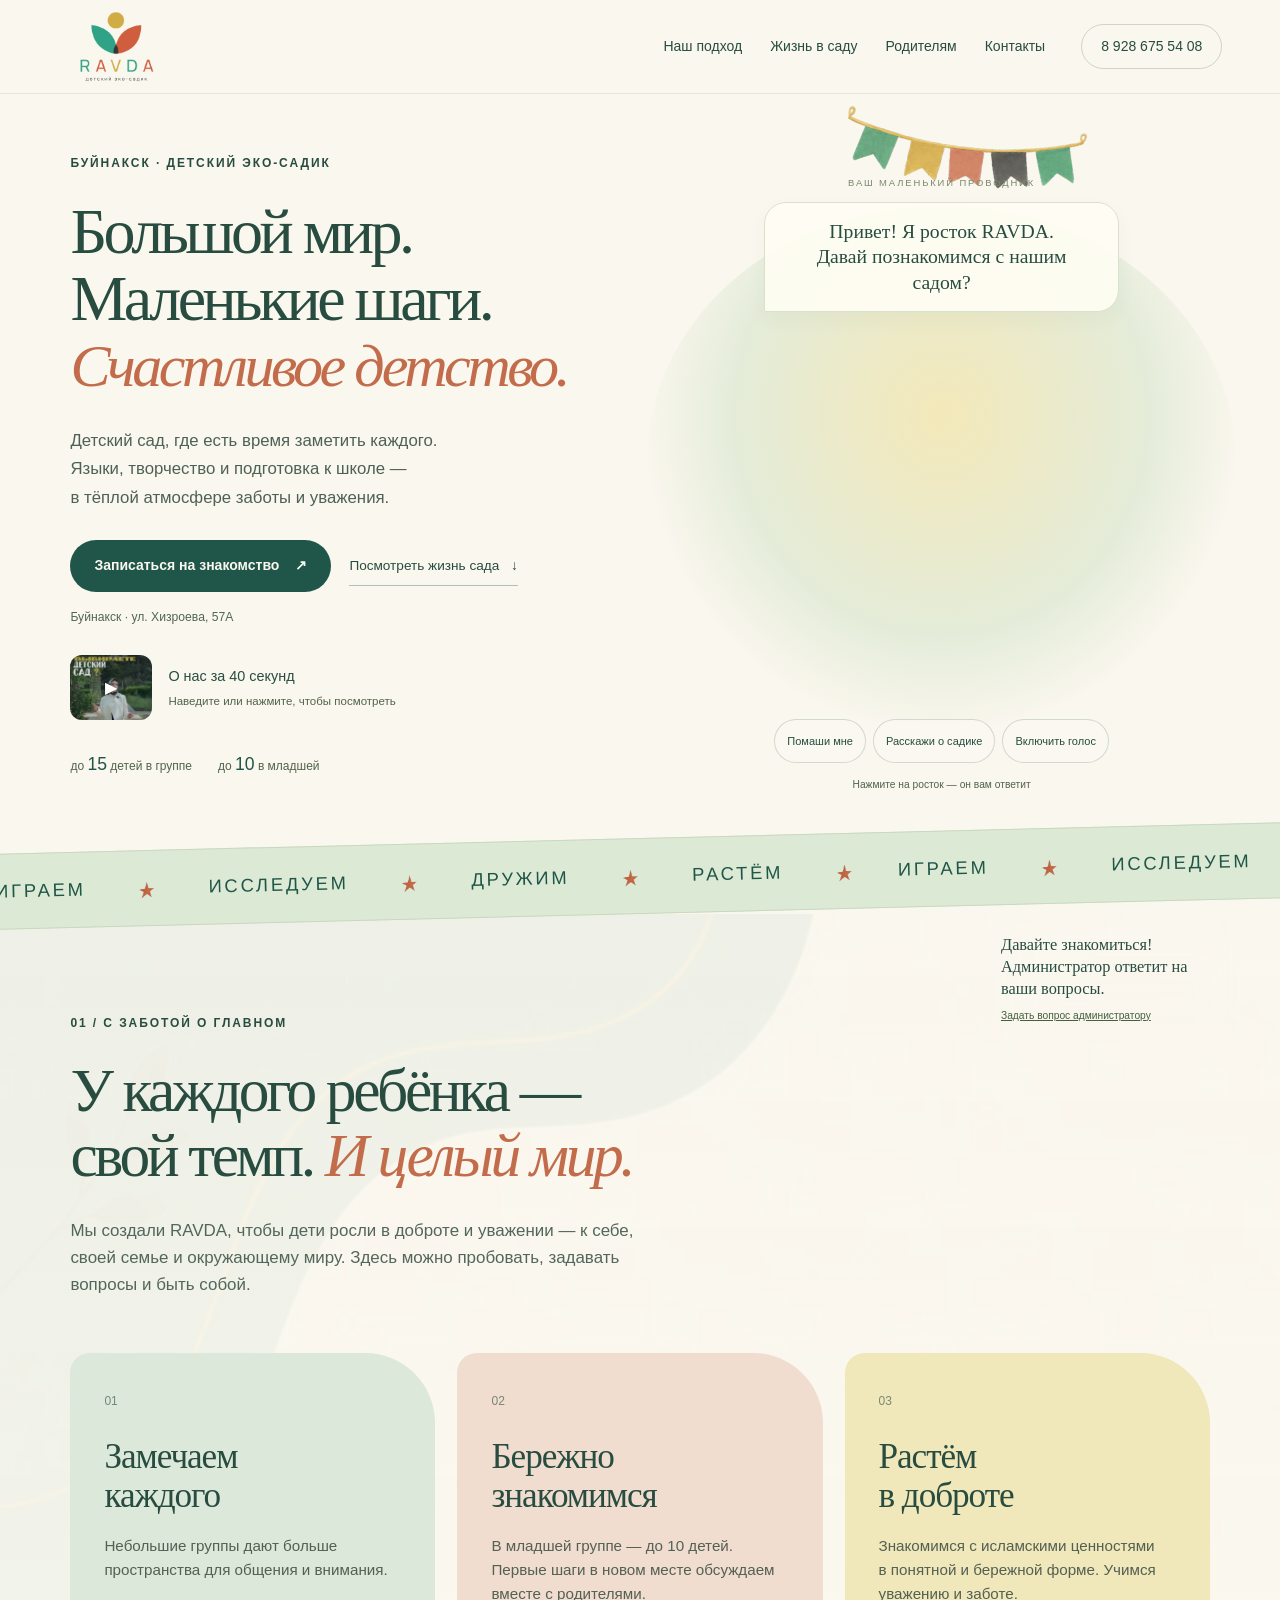
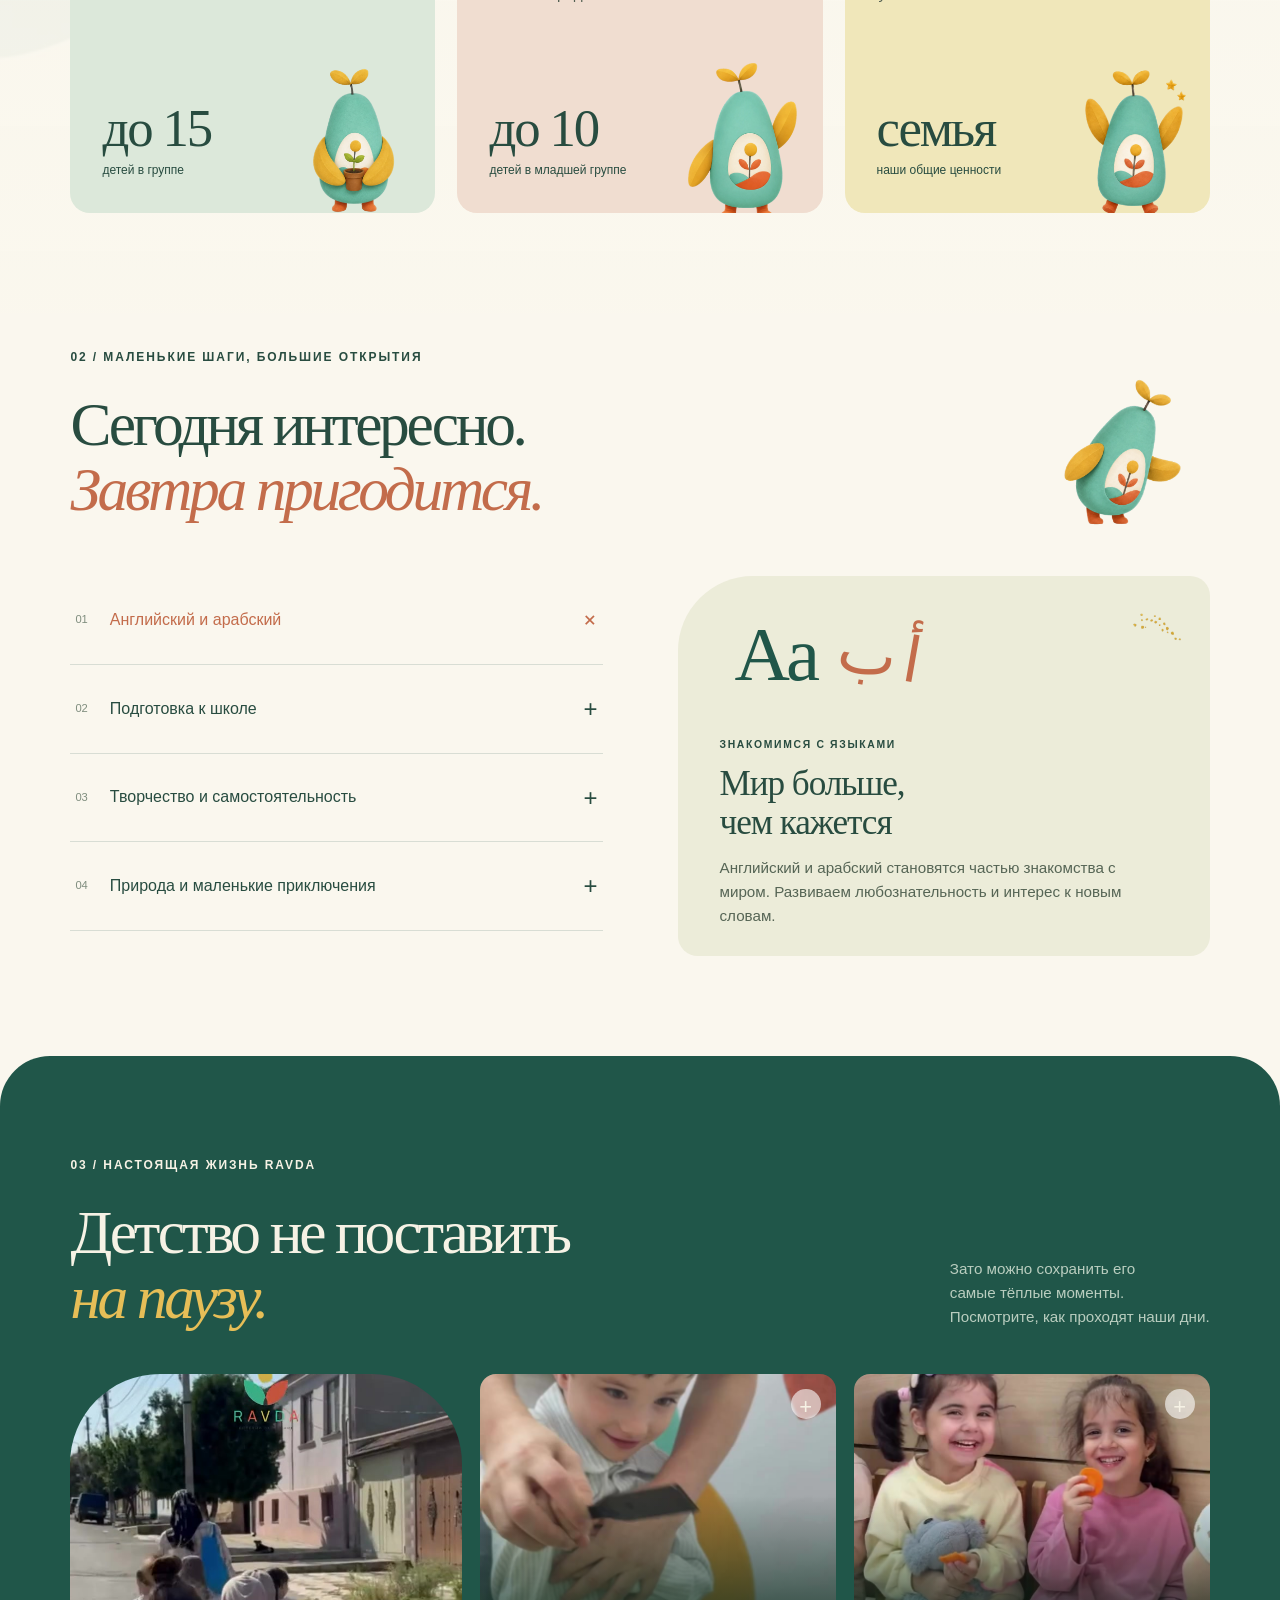
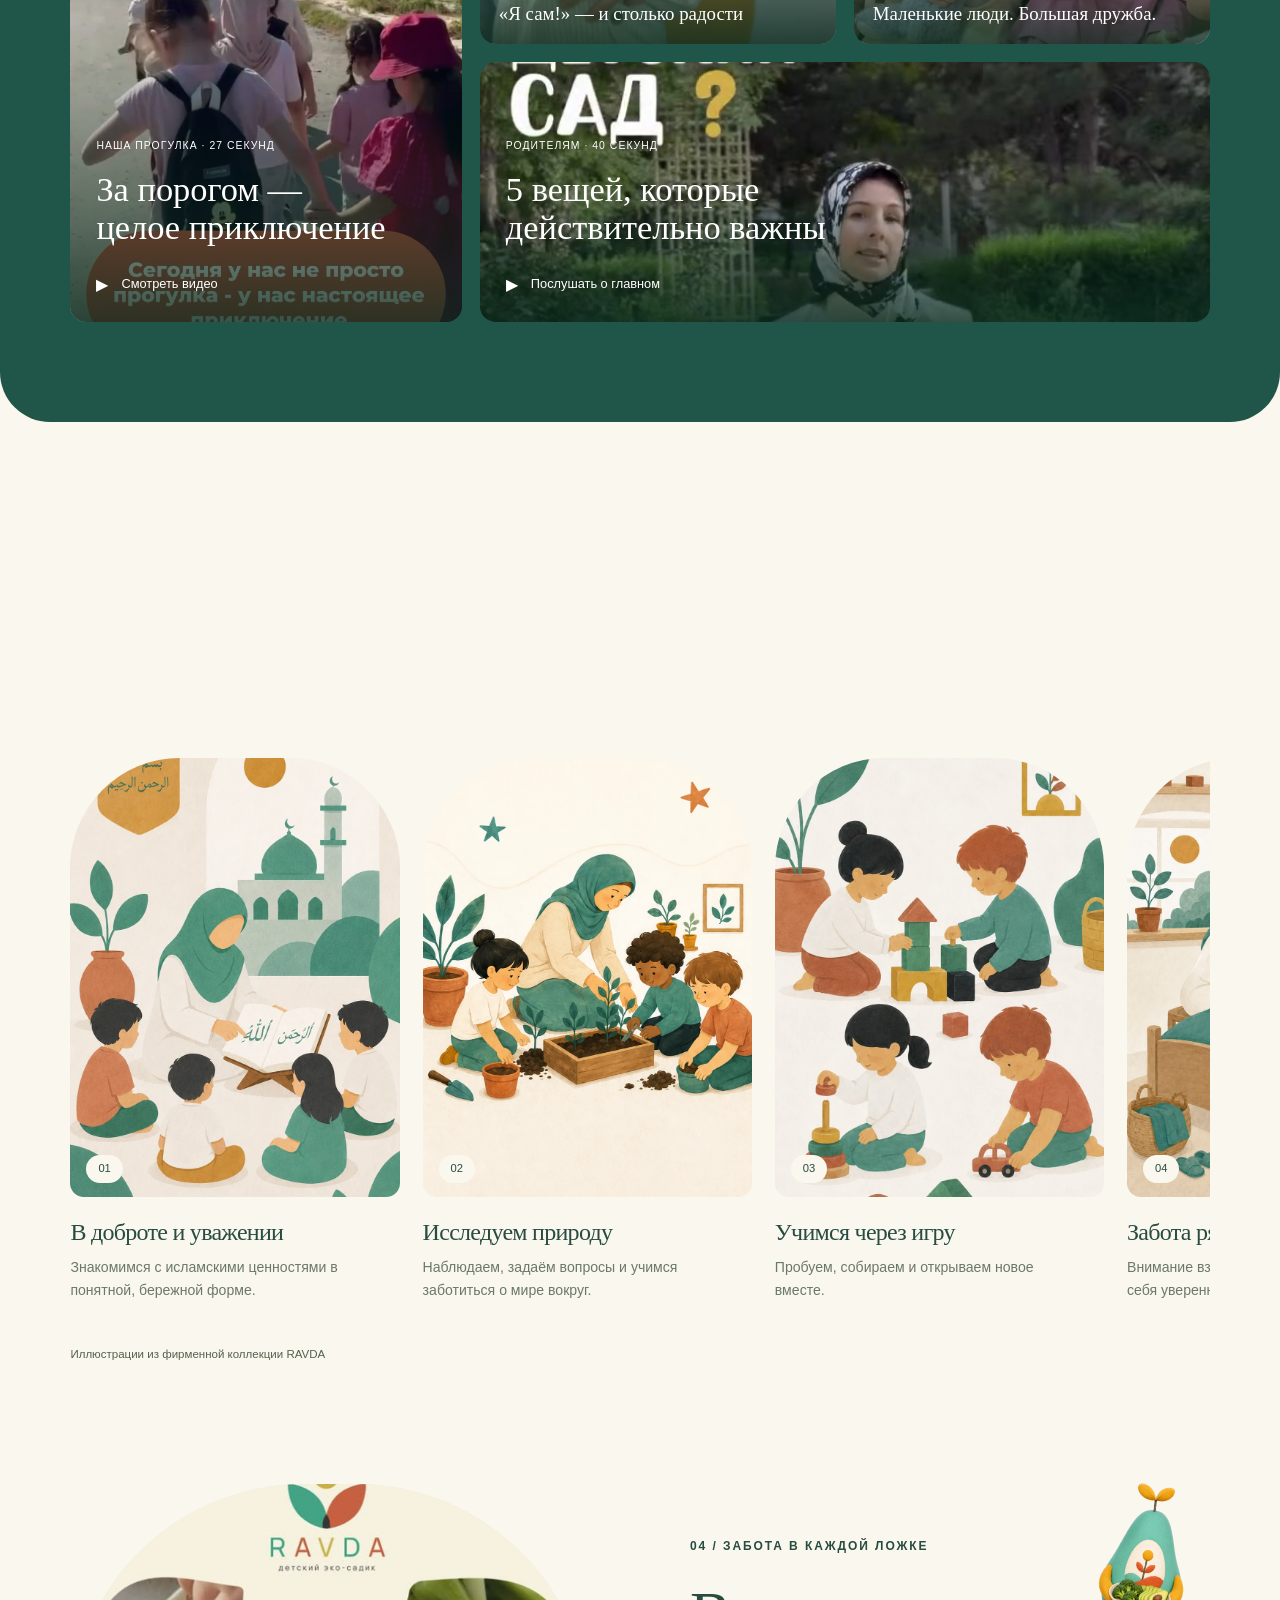
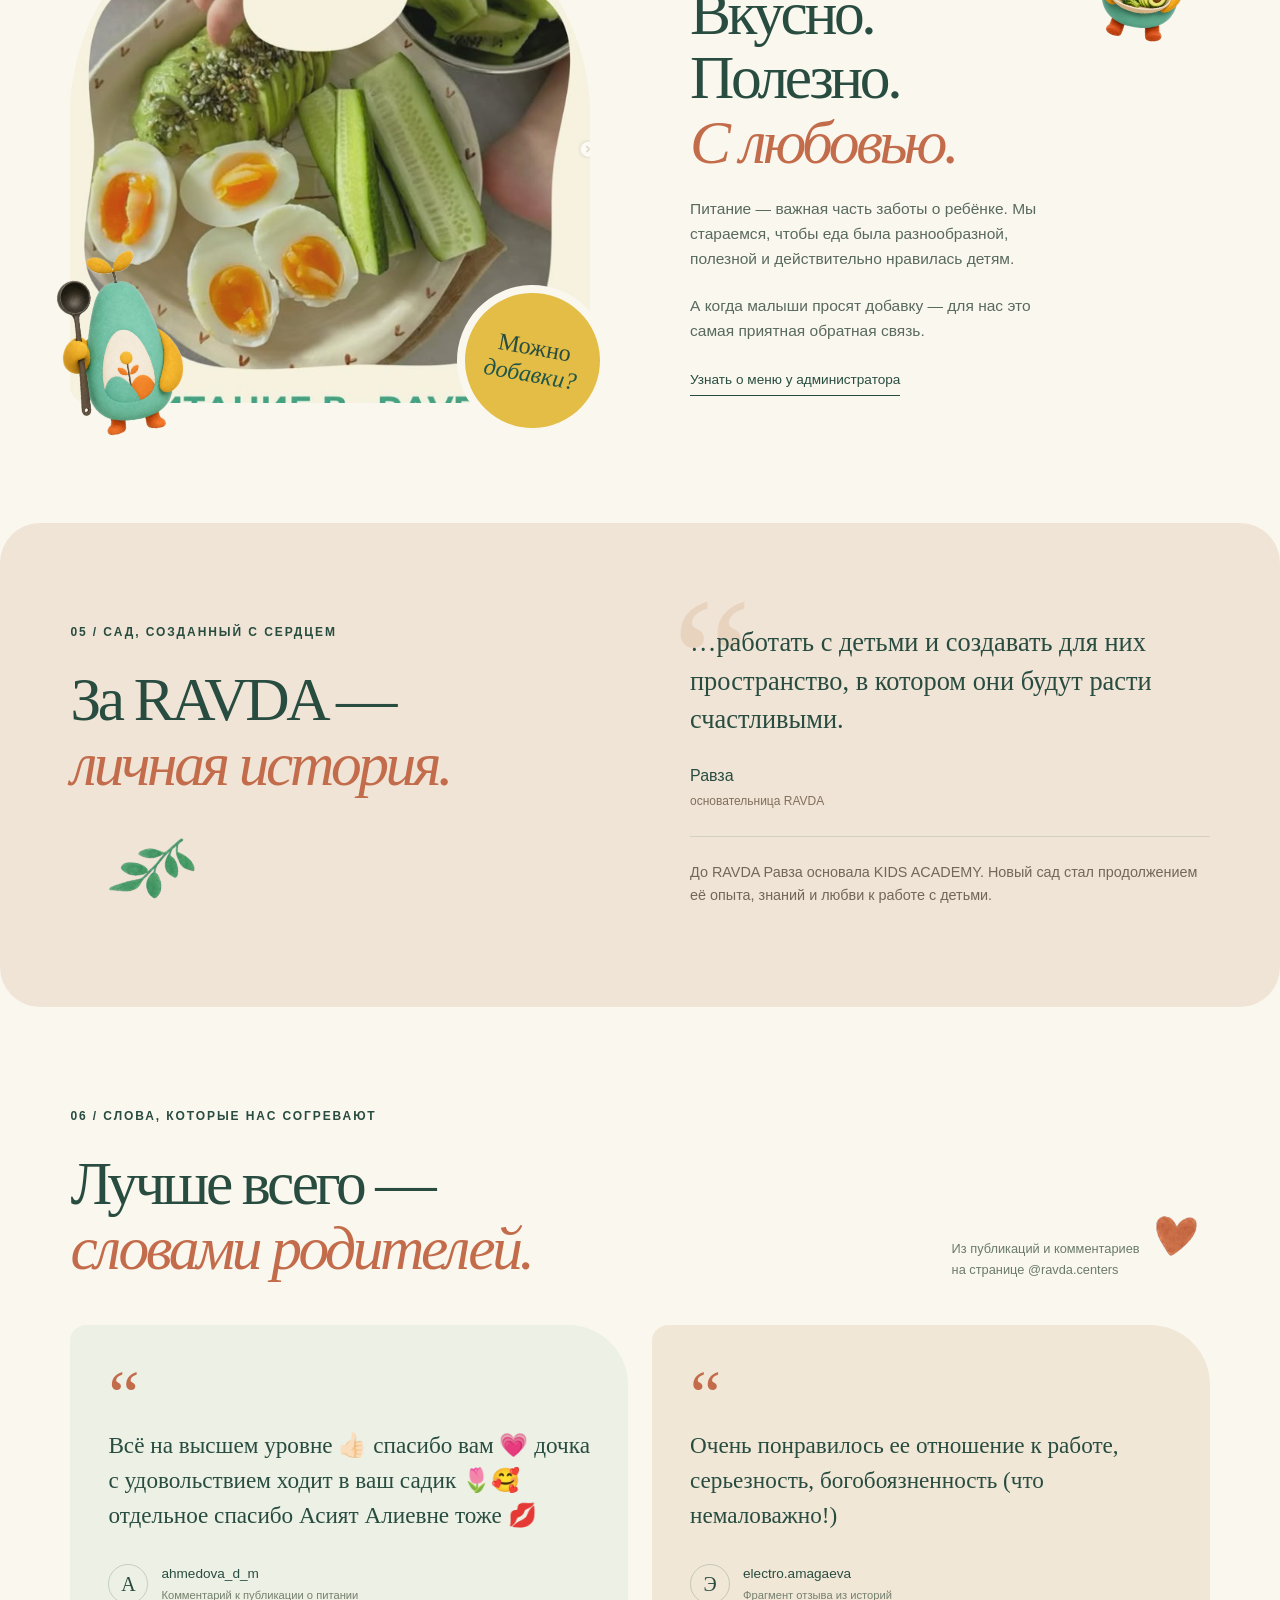
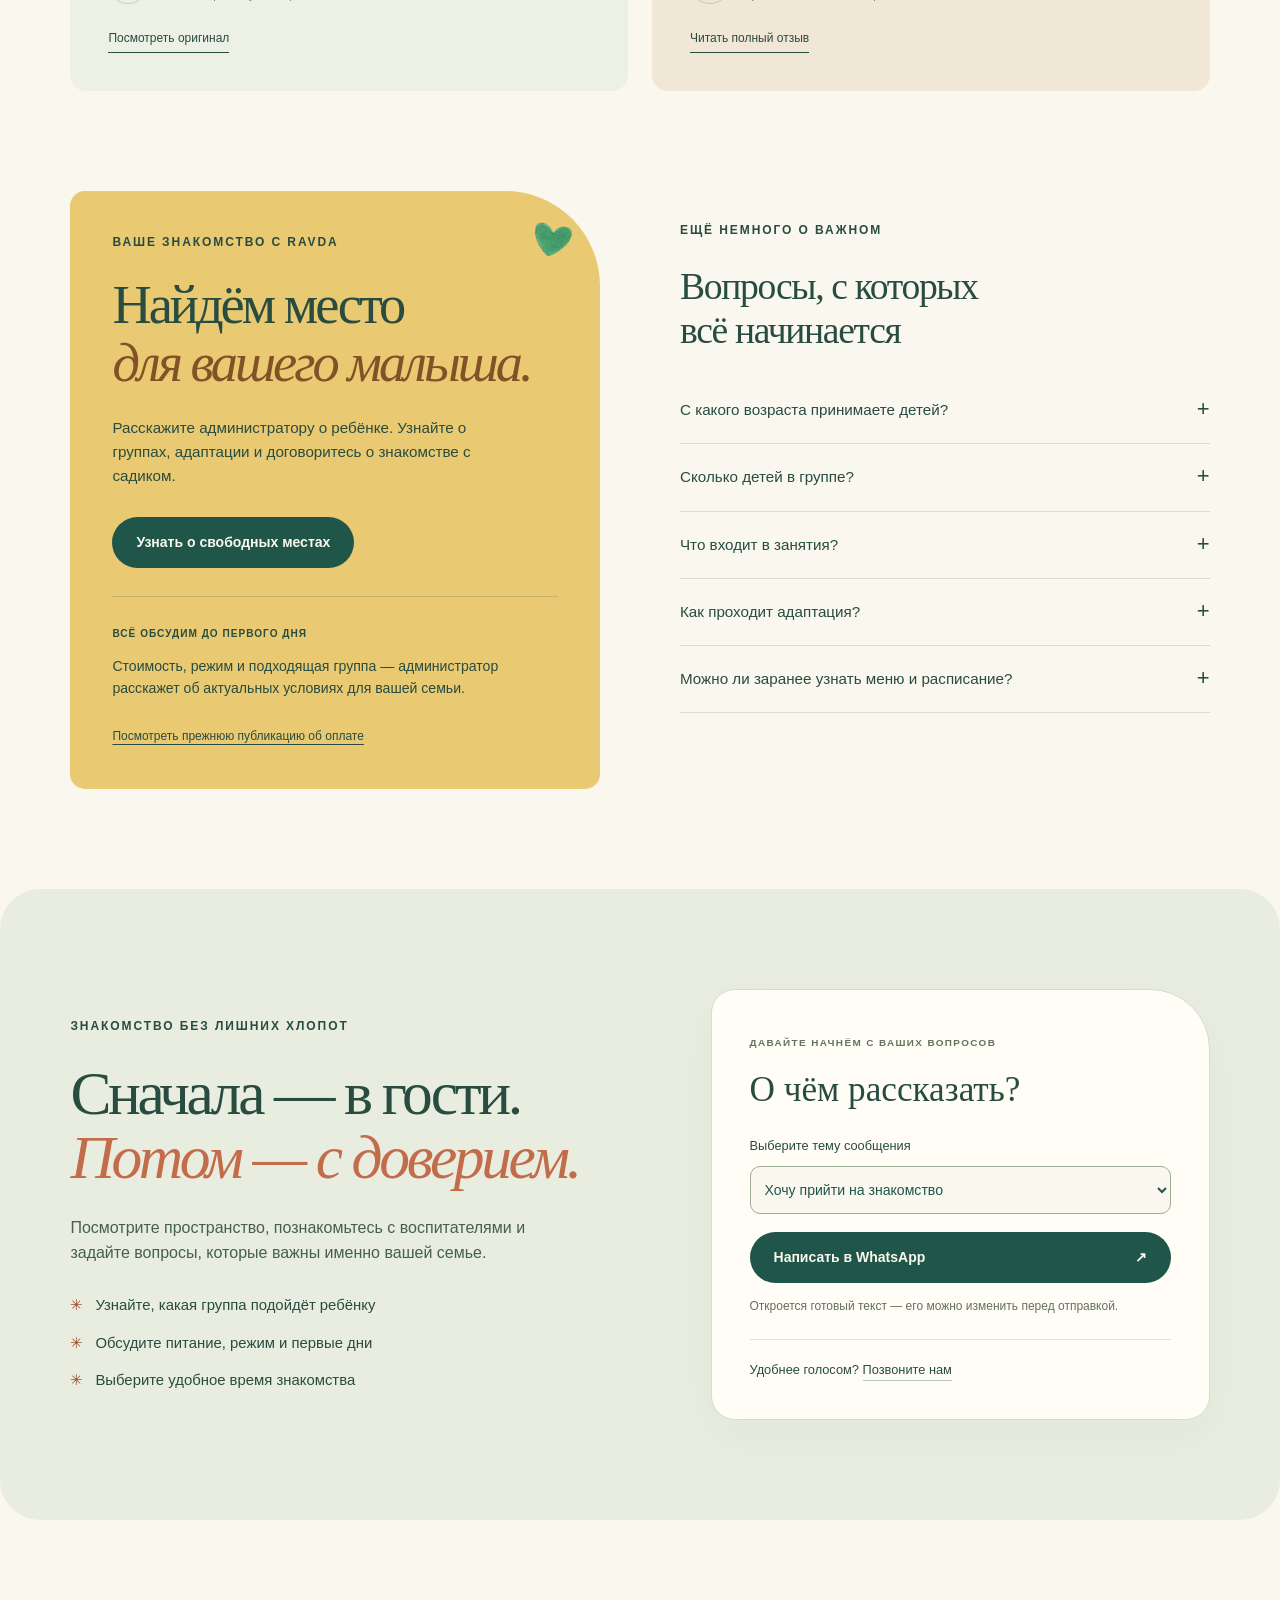
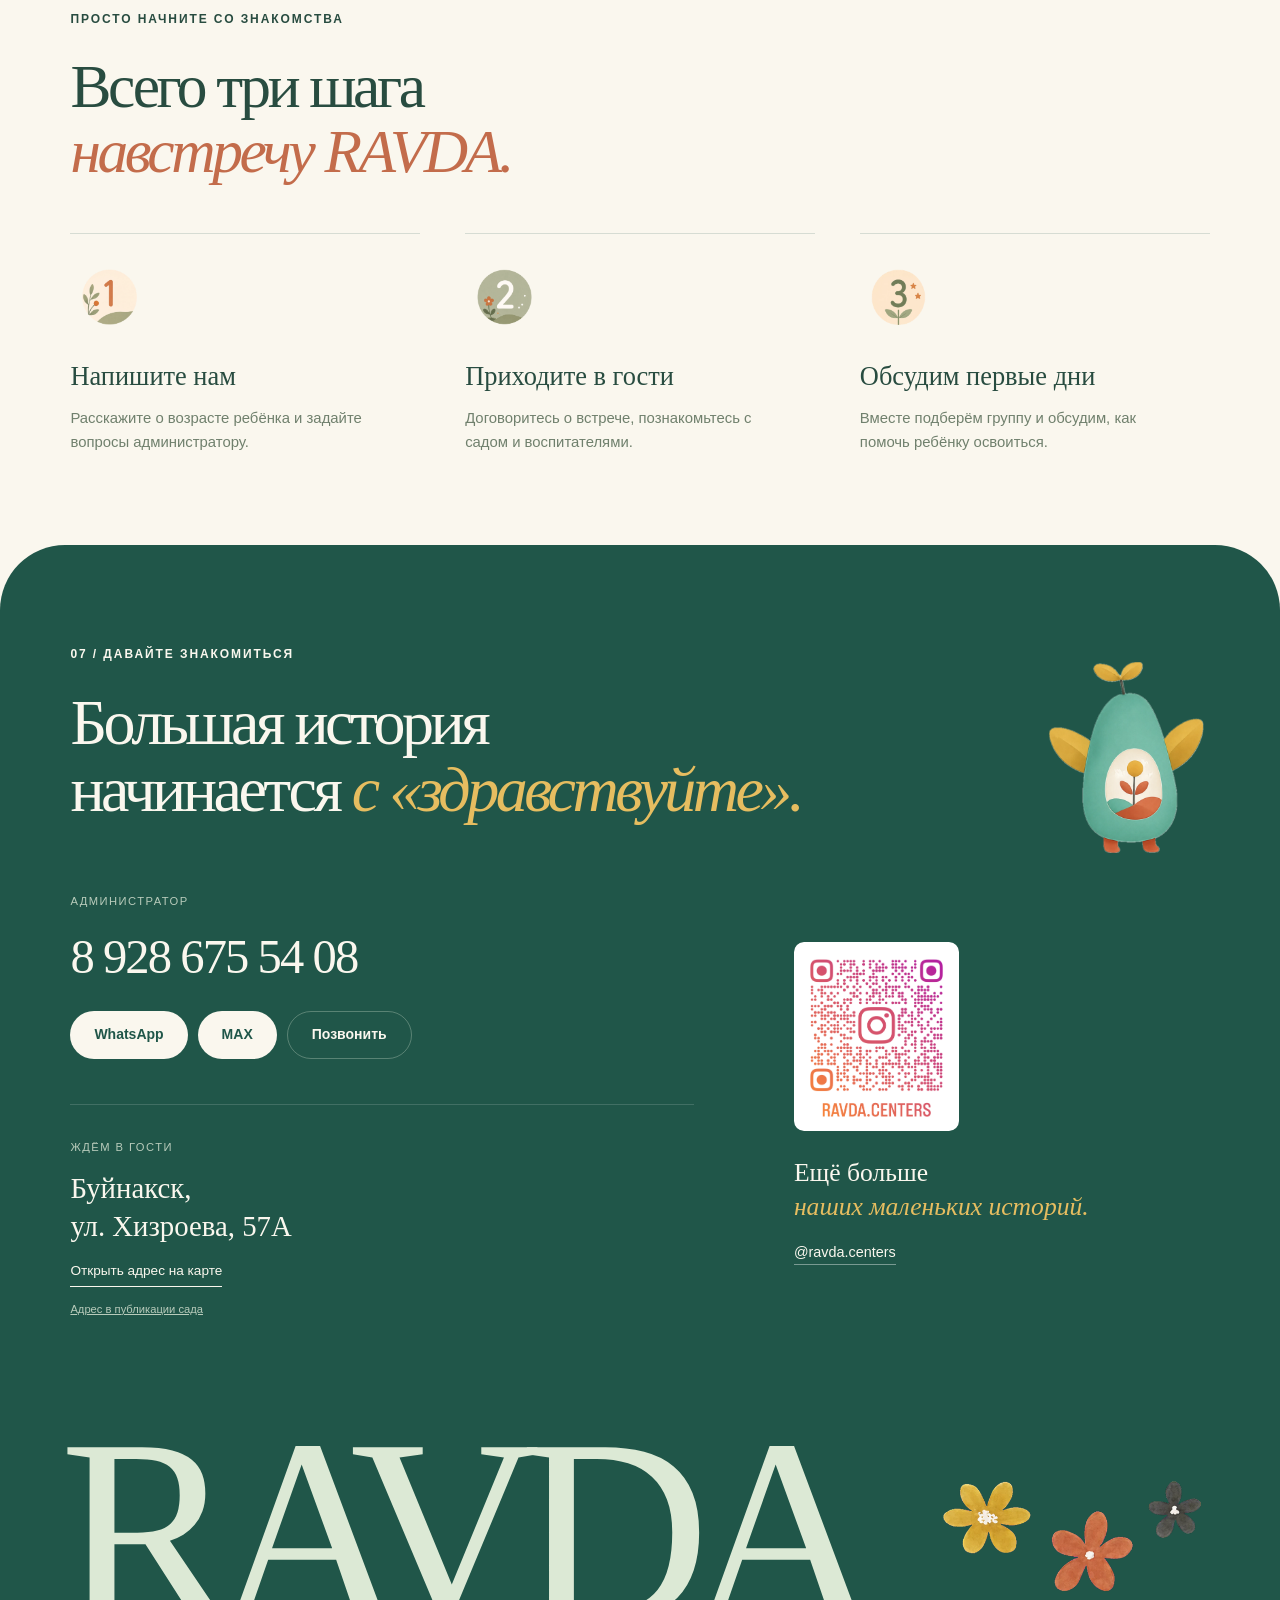
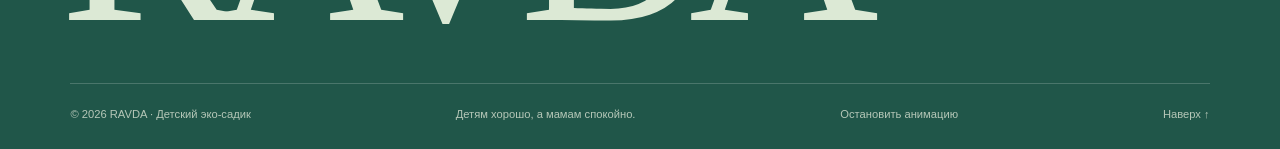
==== commit b9984050: "Polish RAVDA presentation, parent contact flow and search metadata Add visit topic selector and bran" ====
--- a/index.html
+++ b/index.html
@@ -2,17 +2,30 @@
 <html lang="ru">
 <head>
 <meta charset="utf-8"><meta name="viewport" content="width=device-width, initial-scale=1">
-<meta name="theme-color" content="#194d40"><meta name="description" content="RAVDA — детский эко-садик в Буйнакске. Небольшие группы, полезное питание, английский и арабский, подготовка к школе. Хизроева, 57А. Администратор: +7 928 511-14-49.">
-<title>RAVDA — место, где расцветает детство</title>
+<meta name="theme-color" content="#194d40"><meta name="description" content="RAVDA — детский эко-садик в Буйнакске. Небольшие группы, полезное питание, английский и арабский, подготовка к школе. Хизроева, 57А. Администратор: +7 928 675-54-08.">
+<title>RAVDA — детский эко-садик в Буйнакске</title>
+<link rel="canonical" href="https://veanat17.github.io/ravda/">
+<meta property="og:type" content="website">
+<meta property="og:locale" content="ru_RU">
+<meta property="og:site_name" content="RAVDA">
+<meta property="og:title" content="RAVDA — место, где расцветает детство">
+<meta property="og:description" content="Детский эко-садик в Буйнакске. Небольшие группы, языки, творчество и забота. Приходите знакомиться: +7 928 675 54 08.">
+<meta property="og:url" content="https://veanat17.github.io/ravda/">
+<meta property="og:image" content="https://veanat17.github.io/ravda/assets/social-card.png">
+<meta property="og:image:width" content="1200"><meta property="og:image:height" content="630">
+<meta property="og:image:alt" content="RAVDA — детский эко-садик в Буйнакске. Большой мир. Маленькие шаги.">
+<meta name="twitter:card" content="summary_large_image">
 <link rel="icon" type="image/svg+xml" href="data:image/svg+xml,%3Csvg xmlns='http://www.w3.org/2000/svg' viewBox='0 0 100 100'%3E%3Ccircle cx='50' cy='19' r='12' fill='%23d6b440'/%3E%3Cpath d='M50 89Q9 88 6 38Q44 41 50 89' fill='%2346a58a'/%3E%3Cpath d='M50 89Q91 88 94 38Q56 41 50 89' fill='%23cb6848'/%3E%3C/svg%3E">
-<link rel="stylesheet" href="style.css"><link rel="stylesheet" href="garden.css"><script src="app.js" defer></script><script src="garden.js" defer></script><script type="module" src="character.js"></script>
+<link rel="stylesheet" href="style.css?v=20261008"><link rel="stylesheet" href="garden.css?v=20261008"><script src="app.js?v=20261008" defer></script><script src="garden.js?v=20261008" defer></script><script type="module" src="character.js"></script>
+<script type="application/ld+json">{"@context": "https://schema.org", "@type": "ChildCare", "name": "RAVDA", "url": "https://veanat17.github.io/ravda/", "telephone": "+79286755408", "description": "Детский эко-садик в Буйнакске. Английский и арабский, подготовка к школе, творчество и знакомство с природой.", "address": {"@type": "PostalAddress", "streetAddress": "ул. Хизроева, 57А", "addressLocality": "Буйнакск", "addressCountry": "RU"}, "sameAs": ["https://www.instagram.com/ravda.centers/"]}</script>
 </head>
 <body>
+<a class="skip-link" href="#main">Перейти к содержанию</a>
 <div class="scroll-progress" aria-hidden="true"></div>
 <header class="header"><a href="#home" class="brand" aria-label="RAVDA — на главную"><img src="assets/brand/logo-3.webp" alt="RAVDA — детский эко-садик" width="1000" height="841"></a><nav id="navigation" aria-label="Основное меню"><a href="#about">Наш подход</a><a href="#life">Жизнь в саду</a><a href="#parents">Родителям</a><a href="#contact">Контакты</a></nav><a class="header-phone" href="tel:+79286755408">8 928 675 54 08</a><button class="menu-toggle" aria-label="Открыть меню" aria-expanded="false" aria-controls="navigation"><span></span><span></span></button></header>
-<main>
+<main id="main" tabindex="-1">
 <section class="hero section garden-hero" id="home">
-<div class="hero-copy"><p class="eyebrow">БУЙНАКСК · ДЕТСКИЙ ЭКО-САДИК</p><h1>Большой мир.<br>Маленькие шаги.<br><em>Счастливое детство.</em></h1><p class="hero-description">Растём в заботе. Играем с увлечением.<br>Учимся быть самостоятельными —<br>и каждый день открываем что-то новое.</p><div class="hero-actions"><a class="button primary" href="https://wa.me/79286755408?text=Здравствуйте!%20Хотим%20познакомиться%20с%20садиком%20RAVDA." target="_blank" rel="noopener">Приходите знакомиться</a></div><button id="intro-trigger" class="intro-trigger" aria-controls="hero-film" aria-expanded="false"><span class="intro-thumb"><img src="assets/teacher.jpg" alt="" width="720" height="1280"><i>▶</i></span><span><strong>О нас за 40 секунд</strong><small>Наведите, чтобы посмотреть</small></span></button><div class="hero-trust"><span>до <strong>15</strong> детей в группе</span><span>до <strong>10</strong> в младшей</span></div></div>
+<div class="hero-copy"><p class="eyebrow">БУЙНАКСК · ДЕТСКИЙ ЭКО-САДИК</p><h1>Большой мир.<br>Маленькие шаги.<br><em>Счастливое детство.</em></h1><p class="hero-description">Детский сад, где есть время заметить каждого.<br>Языки, творчество и подготовка к школе —<br>в тёплой атмосфере заботы и уважения.</p><div class="hero-actions"><a class="button primary" href="https://wa.me/79286755408?text=Здравствуйте!%20Хотим%20познакомиться%20с%20садиком%20RAVDA." target="_blank" rel="noopener">Записаться на знакомство <span aria-hidden="true">↗</span></a><a class="hero-secondary" href="#life">Посмотреть жизнь сада <span aria-hidden="true">↓</span></a></div><p class="hero-location">Буйнакск · ул. Хизроева, 57А</p><button id="intro-trigger" class="intro-trigger" aria-controls="hero-film" aria-expanded="false"><span class="intro-thumb"><img src="assets/teacher.jpg" alt="" width="720" height="1280"><i>▶</i></span><span><strong>О нас за 40 секунд</strong><small class="video-hint">Наведите или нажмите, чтобы посмотреть</small></span></button><div class="hero-trust"><span>до <strong>15</strong> детей в группе</span><span>до <strong>10</strong> в младшей</span></div></div>
 <div class="hero-world new-world"><img class="decor decor-flags" src="assets/brand/decor-7.webp" alt="" aria-hidden="true"><div class="stage-halo" aria-hidden="true"></div><div class="character-caption"><span>ВАШ МАЛЕНЬКИЙ ПРОВОДНИК</span><p id="hero-speech" aria-live="polite">Привет! Я росток RAVDA.<br>Давай познакомимся с нашим садом?</p></div><div id="character-stage"></div><img id="character-fallback" src="assets/brand/mascot-5.webp" alt="Фирменный росток RAVDA приветствует вас" width="900" height="1200"><div class="character-actions"><button id="wave-button" aria-label="Попросить персонажа помахать">Помаши мне</button><button id="tour-button">Расскажи о садике</button><button id="voice-button" aria-pressed="false">Включить голос</button></div><p class="stage-instruction">Нажмите на росток — он вам ответит</p><div class="hero-film" id="hero-film" hidden><video id="intro-video" src="assets/choose.mp4" poster="assets/teacher.jpg" muted playsinline preload="metadata" aria-label="Видео RAVDA — пять важных вещей при выборе садика"></video><button id="close-intro" aria-label="Вернуться к персонажу">×</button><div class="film-controls"><button id="intro-play" aria-label="Пауза">Ⅱ</button><button id="intro-sound" aria-pressed="false">Включить звук</button><span id="intro-time">0:00 / 0:40</span><input id="intro-progress" type="range" min="0" max="40" value="0" step="0.1" aria-label="Позиция видео"></div></div></div>
 </section>
 <div class="ribbon" aria-label="Играем, исследуем, дружим, растём"><div class="ribbon-track"><span>ИГРАЕМ <b>✳</b> ИССЛЕДУЕМ <b>✳</b> ДРУЖИМ <b>✳</b> РАСТЁМ <b>✳</b> </span><span aria-hidden="true">ИГРАЕМ <b>✳</b> ИССЛЕДУЕМ <b>✳</b> ДРУЖИМ <b>✳</b> РАСТЁМ <b>✳</b> </span></div></div>
@@ -22,10 +35,13 @@
 <section class="daybook section" id="daybook"><div class="section-top reveal"><div><p class="eyebrow">ДЕТСТВО В ЦВЕТАХ RAVDA</p><h2>Маленькие ритуалы.<br><em>Большое чувство заботы.</em></h2></div><div class="day-controls"><button id="day-prev" aria-label="Предыдущая иллюстрация">Назад</button><button id="day-next" aria-label="Следующая иллюстрация">Дальше</button></div></div><div class="day-track" id="day-track" tabindex="0" aria-label="Иллюстрированная жизнь сада"><article class="day-card"><button data-image="assets/brand/story-1.webp" data-caption="В доброте и уважении — фирменная иллюстрация RAVDA"><img src="assets/brand/story-1.webp" alt="В доброте и уважении" width="900" height="1600" loading="lazy"><span>01</span></button><h3>В доброте и уважении</h3><p>Знакомимся с исламскими ценностями в понятной, бережной форме.</p></article><article class="day-card"><button data-image="assets/brand/story-2.webp" data-caption="Исследуем природу — фирменная иллюстрация RAVDA"><img src="assets/brand/story-2.webp" alt="Исследуем природу" width="900" height="1600" loading="lazy"><span>02</span></button><h3>Исследуем природу</h3><p>Наблюдаем, задаём вопросы и учимся заботиться о мире вокруг.</p></article><article class="day-card"><button data-image="assets/brand/story-3.webp" data-caption="Учимся через игру — фирменная иллюстрация RAVDA"><img src="assets/brand/story-3.webp" alt="Учимся через игру" width="900" height="1600" loading="lazy"><span>03</span></button><h3>Учимся через игру</h3><p>Пробуем, собираем и открываем новое вместе.</p></article><article class="day-card"><button data-image="assets/brand/story-4.webp" data-caption="Забота рядом — фирменная иллюстрация RAVDA"><img src="assets/brand/story-4.webp" alt="Забота рядом" width="900" height="1600" loading="lazy"><span>04</span></button><h3>Забота рядом</h3><p>Внимание взрослого помогает почувствовать себя увереннее.</p></article><article class="day-card"><button data-image="assets/brand/story-5.webp" data-caption="Время отдохнуть — фирменная иллюстрация RAVDA"><img src="assets/brand/story-5.webp" alt="Время отдохнуть" width="900" height="1600" loading="lazy"><span>05</span></button><h3>Время отдохнуть</h3><p>После открытий и игр важно восстановить силы.</p></article><article class="day-card"><button data-image="assets/brand/story-6.webp" data-caption="Вкусные моменты — фирменная иллюстрация RAVDA"><img src="assets/brand/story-6.webp" alt="Вкусные моменты" width="900" height="1600" loading="lazy"><span>06</span></button><h3>Вкусные моменты</h3><p>Полезная, разнообразная еда и тёплая атмосфера за столом.</p></article><article class="day-card"><button data-image="assets/brand/story-7.webp" data-caption="Творим по-своему — фирменная иллюстрация RAVDA"><img src="assets/brand/story-7.webp" alt="Творим по-своему" width="900" height="1600" loading="lazy"><span>07</span></button><h3>Творим по-своему</h3><p>Даём любознательности и воображению пространство.</p></article></div><p class="illustration-note">Иллюстрации из фирменной коллекции RAVDA</p></section><section class="food section"><div class="food-visual reveal"><div class="food-frame"><img src="assets/food-post.png" alt="Публикация RAVDA о питании: яйца, авокадо, огурцы и киви" loading="lazy" width="1112" height="880"></div><span class="food-sticker">Можно<br><em>добавки?</em></span><img class="cook-guide" src="assets/brand/mascot-7.webp" alt="" aria-hidden="true" loading="lazy"></div><div class="food-copy reveal"><img class="food-guide" src="assets/brand/mascot-8.webp" alt="Персонаж RAVDA с тарелкой полезной еды" loading="lazy"><p class="eyebrow">04 / ЗАБОТА В КАЖДОЙ ЛОЖКЕ</p><h2>Вкусно.<br>Полезно.<br><em>С любовью.</em></h2><p>Питание — важная часть заботы о ребёнке. Мы стараемся, чтобы еда была разнообразной, полезной и действительно нравилась детям.</p><p>А когда малыши просят добавку — для нас это самая приятная обратная связь.</p><a class="text-link" href="https://wa.me/79286755408?text=Здравствуйте!%20Можно%20узнать%20меню%20садика%20RAVDA?" target="_blank" rel="noopener">Узнать о меню у администратора</a></div></section>
 <section class="story section"><div class="story-heading reveal"><img class="story-branch" src="assets/brand/decor-2.webp" alt="" aria-hidden="true" loading="lazy"><p class="eyebrow">05 / САД, СОЗДАННЫЙ С СЕРДЦЕМ</p><h2>За RAVDA —<br><em>личная история.</em></h2></div><div class="story-body reveal"><span class="quote-mark" aria-hidden="true">“</span><blockquote>…работать с детьми и создавать для них пространство, в котором они будут расти счастливыми.</blockquote><p class="quote-credit">Равза <span>основательница RAVDA</span></p><p>До RAVDA Равза основала KIDS ACADEMY. Новый сад стал продолжением её опыта, знаний и любви к работе с детьми.</p></div></section>
 <section class="parents section" id="parents"><div class="section-top reveal"><div><p class="eyebrow">06 / СЛОВА, КОТОРЫЕ НАС СОГРЕВАЮТ</p><h2>Лучше всего —<br><em>словами родителей.</em></h2></div><span class="review-source">Из публикаций и комментариев<br>на странице @ravda.centers</span></div><div class="reviews"><article class="review-card reveal"><span class="quote-small" aria-hidden="true">“</span><blockquote>Всё на высшем уровне 👍🏻 спасибо вам 💗 дочка с удовольствием ходит в ваш садик 🌷🥰 отдельное спасибо Асият Алиевне тоже 💋</blockquote><div class="review-author"><span class="avatar">А</span><div>ahmedova_d_m<small>Комментарий к публикации о питании</small></div></div><button class="text-link" data-image="assets/food-post.png" data-caption="Оригинальная публикация и комментарии в Instagram RAVDA">Посмотреть оригинал</button></article><article class="review-card review-light reveal"><span class="quote-small" aria-hidden="true">“</span><blockquote>Очень понравилось ее отношение к работе, серьезность, богобоязненность (что немаловажно!)</blockquote><div class="review-author"><span class="avatar">Э</span><div>electro.amagaeva<small>Фрагмент отзыва из историй</small></div></div><button class="text-link" data-image="assets/review.png" data-caption="Полный отзыв electro.amagaeva из историй RAVDA">Читать полный отзыв</button></article></div></section>
-<section class="join section"><div class="join-card reveal"><img class="join-heart" src="assets/brand/decor-6.webp" alt="" aria-hidden="true" loading="lazy"><p class="eyebrow">ВАШЕ ЗНАКОМСТВО С RAVDA</p><h2>Найдём место<br><em>для вашего малыша.</em></h2><p>Расскажите администратору о ребёнке. Узнайте о группах, адаптации и договоритесь о знакомстве с садиком.</p><a class="button primary" href="https://wa.me/79286755408?text=Здравствуйте!%20Подскажите,%20есть%20ли%20места%20в%20RAVDA?" target="_blank" rel="noopener">Узнать о свободных местах</a><div class="price"><strong>14 000 ₽</strong><span>в месяц</span></div><p class="price-note">Стоимость указана в публикации сада. Актуальные условия и то, что входит в оплату, уточните у администратора.</p><button class="small-link" data-image="assets/price-story.png" data-caption="Стоимость из публикации RAVDA">Публикация об оплате</button></div><div class="faq reveal"><p class="eyebrow">ЕЩЁ НЕМНОГО О ВАЖНОМ</p><h3>Вопросы, с которых<br>всё начинается</h3><details><summary>С какого возраста принимаете детей?</summary><p>В профиле сада указан возраст от 1,5 до 7 лет. Подходящую группу и возможность приёма по возрасту уточните у администратора — он поможет сориентироваться.</p></details><details><summary>Сколько детей в группе?</summary><p>Не более 15 детей, в младшей группе — до 10. Наличие мест уточняйте перед записью.</p><button class="small-link" data-image="assets/group-story.png" data-caption="Информация о группах из историй RAVDA">Посмотреть публикацию</button></details><details><summary>Что входит в занятия?</summary><p>Английский и арабский, подготовка к школе, творчество, развитие самостоятельности и знакомство с природой. Программу для возраста вашего ребёнка расскажет администратор.</p></details><details><summary>Как проходит адаптация?</summary><p>Начните со знакомства с воспитателем. Расскажите о привычках и особенностях ребёнка, а подходящий порядок первых посещений обсудите вместе с командой сада.</p></details><details><summary>Можно ли заранее узнать меню и расписание?</summary><p>Да, напишите администратору. Уточните актуальное меню, часы работы, режим дня и вопросы индивидуального питания до первого посещения.</p></details></div></section>
-<section class="first-steps section"><div class="section-heading reveal"><p class="eyebrow">ПРОСТО НАЧНИТЕ СО ЗНАКОМСТВА</p><h2>Всего три шага<br><em>навстречу RAVDA.</em></h2></div><div class="steps-grid"><article><img src="assets/brand/number-1.webp" alt="Шаг 1" loading="lazy"><h3>Напишите нам</h3><p>Расскажите о возрасте ребёнка и задайте вопросы администратору.</p></article><article><img src="assets/brand/number-8.webp" alt="Шаг 2" loading="lazy"><h3>Приходите в гости</h3><p>Договоритесь о встрече, познакомьтесь с садом и воспитателями.</p></article><article><img src="assets/brand/number-9.webp" alt="Шаг 3" loading="lazy"><h3>Обсудим первые дни</h3><p>Вместе подберём группу и обсудим, как помочь ребёнку освоиться.</p></article></div></section><section class="contact section" id="contact"><div class="contact-head reveal"><img class="contact-mascot" src="assets/brand/mascot-4.webp" alt="" aria-hidden="true" loading="lazy"><p class="eyebrow">07 / ДАВАЙТЕ ЗНАКОМИТЬСЯ</p><h2>Большая история<br>начинается <em>с «здравствуйте».</em></h2></div><div class="contact-grid"><div class="contact-main reveal"><span class="contact-label">АДМИНИСТРАТОР</span><a class="big-phone" href="tel:+79286755408">8 928 675 54 08</a><div class="contact-buttons"><a class="button cream" href="https://wa.me/79286755408" target="_blank" rel="noopener">WhatsApp</a><button class="button cream" data-max>MAX</button><a class="button outline" href="tel:+79286755408">Позвонить</a></div><div class="address"><span>ЖДЁМ В ГОСТИ</span><h3>Буйнакск,<br>ул. Хизроева, 57А</h3><a class="text-link" href="https://yandex.ru/maps/?text=Буйнакск%20Хизроева%2057А" target="_blank" rel="noopener">Открыть адрес на карте</a><button class="address-source" data-image="assets/address-story.png" data-caption="Адрес из публикации RAVDA">Адрес в публикации сада</button></div></div><div class="instagram-card reveal"><a href="https://www.instagram.com/ravda.centers/" target="_blank" rel="noopener"><img src="assets/instagram-qr.png" alt="QR-код Instagram ravda.centers" width="1472" height="1696" loading="lazy"></a><div><p>Ещё больше<br><em>наших маленьких историй.</em></p><a href="https://www.instagram.com/ravda.centers/" target="_blank" rel="noopener">@ravda.centers</a></div></div></div><div class="footer-word" aria-hidden="true">RAVDA<img src="assets/brand/decor-8.webp" alt=""></div><footer><p>© <span id="year">2026</span> RAVDA · Детский эко-садик</p><p>Детям хорошо, а мамам спокойно.</p><button id="motion-toggle" aria-pressed="false">Остановить анимацию</button><a href="#home">Наверх ↑</a></footer></section>
+<section class="join section"><div class="join-card reveal"><img class="join-heart" src="assets/brand/decor-6.webp" alt="" aria-hidden="true" loading="lazy"><p class="eyebrow">ВАШЕ ЗНАКОМСТВО С RAVDA</p><h2>Найдём место<br><em>для вашего малыша.</em></h2><p>Расскажите администратору о ребёнке. Узнайте о группах, адаптации и договоритесь о знакомстве с садиком.</p><a class="button primary" href="https://wa.me/79286755408?text=Здравствуйте!%20Подскажите,%20есть%20ли%20места%20в%20RAVDA?" target="_blank" rel="noopener">Узнать о свободных местах</a><div class="admission-note"><span>ВСЁ ОБСУДИМ ДО ПЕРВОГО ДНЯ</span><p>Стоимость, режим и подходящая группа — администратор расскажет об актуальных условиях для вашей семьи.</p></div><button class="small-link" data-image="assets/price-story.png" data-caption="Стоимость из публикации RAVDA">Посмотреть прежнюю публикацию об оплате</button></div><div class="faq reveal"><p class="eyebrow">ЕЩЁ НЕМНОГО О ВАЖНОМ</p><h3>Вопросы, с которых<br>всё начинается</h3><details><summary>С какого возраста принимаете детей?</summary><p>В профиле сада указан возраст от 1,5 до 7 лет. Подходящую группу и возможность приёма по возрасту уточните у администратора — он поможет сориентироваться.</p></details><details><summary>Сколько детей в группе?</summary><p>Не более 15 детей, в младшей группе — до 10. Наличие мест уточняйте перед записью.</p><button class="small-link" data-image="assets/group-story.png" data-caption="Информация о группах из историй RAVDA">Посмотреть публикацию</button></details><details><summary>Что входит в занятия?</summary><p>Английский и арабский, подготовка к школе, творчество, развитие самостоятельности и знакомство с природой. Программу для возраста вашего ребёнка расскажет администратор.</p></details><details><summary>Как проходит адаптация?</summary><p>Начните со знакомства с воспитателем. Расскажите о привычках и особенностях ребёнка, а подходящий порядок первых посещений обсудите вместе с командой сада.</p></details><details><summary>Можно ли заранее узнать меню и расписание?</summary><p>Да, напишите администратору. Уточните актуальное меню, часы работы, режим дня и вопросы индивидуального питания до первого посещения.</p></details></div></section>
+<section class="visit section" id="visit" aria-labelledby="visit-title">
+<div class="visit-copy"><p class="eyebrow">ЗНАКОМСТВО БЕЗ ЛИШНИХ ХЛОПОТ</p><h2 id="visit-title">Сначала — в гости.<br><em>Потом — с доверием.</em></h2><p>Посмотрите пространство, познакомьтесь с воспитателями и задайте вопросы, которые важны именно вашей семье.</p><ul class="visit-list"><li>Узнайте, какая группа подойдёт ребёнку</li><li>Обсудите питание, режим и первые дни</li><li>Выберите удобное время знакомства</li></ul></div>
+<div class="visit-card"><span class="visit-label">ДАВАЙТЕ НАЧНЁМ С ВАШИХ ВОПРОСОВ</span><h3>О чём рассказать?</h3><label for="visit-topic">Выберите тему сообщения</label><select id="visit-topic"><option value="visit">Хочу прийти на знакомство</option><option value="places">Наличие мест и подходящая группа</option><option value="schedule">Стоимость и режим работы</option><option value="adaptation">Адаптация и первые дни</option><option value="food">Питание и меню</option></select><a id="visit-link" class="button primary" href="https://wa.me/79286755408?text=Здравствуйте!%20Хотим%20прийти%20на%20знакомство%20в%20RAVDA.%20Когда%20можно%20подойти?" target="_blank" rel="noopener">Написать в WhatsApp <span aria-hidden="true">↗</span></a><p class="visit-note">Откроется готовый текст — его можно изменить перед отправкой.</p><a class="visit-call" href="tel:+79286755408">Удобнее голосом? <strong>Позвоните нам</strong></a></div>
+</section><section class="first-steps section"><div class="section-heading reveal"><p class="eyebrow">ПРОСТО НАЧНИТЕ СО ЗНАКОМСТВА</p><h2>Всего три шага<br><em>навстречу RAVDA.</em></h2></div><div class="steps-grid"><article><img src="assets/brand/number-1.webp" alt="Шаг 1" loading="lazy"><h3>Напишите нам</h3><p>Расскажите о возрасте ребёнка и задайте вопросы администратору.</p></article><article><img src="assets/brand/number-8.webp" alt="Шаг 2" loading="lazy"><h3>Приходите в гости</h3><p>Договоритесь о встрече, познакомьтесь с садом и воспитателями.</p></article><article><img src="assets/brand/number-9.webp" alt="Шаг 3" loading="lazy"><h3>Обсудим первые дни</h3><p>Вместе подберём группу и обсудим, как помочь ребёнку освоиться.</p></article></div></section><section class="contact section" id="contact"><div class="contact-head reveal"><img class="contact-mascot" src="assets/brand/mascot-4.webp" alt="" aria-hidden="true" loading="lazy"><p class="eyebrow">07 / ДАВАЙТЕ ЗНАКОМИТЬСЯ</p><h2>Большая история<br>начинается <em>с «здравствуйте».</em></h2></div><div class="contact-grid"><div class="contact-main reveal"><span class="contact-label">АДМИНИСТРАТОР</span><a class="big-phone" href="tel:+79286755408">8 928 675 54 08</a><div class="contact-buttons"><a class="button cream" href="https://wa.me/79286755408" target="_blank" rel="noopener">WhatsApp</a><button class="button cream" data-max>MAX</button><a class="button outline" href="tel:+79286755408">Позвонить</a></div><div class="address"><span>ЖДЁМ В ГОСТИ</span><h3>Буйнакск,<br>ул. Хизроева, 57А</h3><a class="text-link" href="https://yandex.ru/maps/?text=Буйнакск%20Хизроева%2057А" target="_blank" rel="noopener">Открыть адрес на карте</a><button class="address-source" data-image="assets/address-story.png" data-caption="Адрес из публикации RAVDA">Адрес в публикации сада</button></div></div><div class="instagram-card reveal"><a href="https://www.instagram.com/ravda.centers/" target="_blank" rel="noopener"><img src="assets/instagram-qr.png" alt="QR-код Instagram ravda.centers" width="1472" height="1696" loading="lazy"></a><div><p>Ещё больше<br><em>наших маленьких историй.</em></p><a href="https://www.instagram.com/ravda.centers/" target="_blank" rel="noopener">@ravda.centers</a></div></div></div><div class="footer-word" aria-hidden="true">RAVDA<img src="assets/brand/decor-8.webp" alt=""></div><footer><p>© <span id="year">2026</span> RAVDA · Детский эко-садик</p><p>Детям хорошо, а мамам спокойно.</p><button id="motion-toggle" aria-pressed="false">Остановить анимацию</button><a href="#home">Наверх ↑</a></footer></section>
 </main>
 <a class="mobile-contact" href="https://wa.me/79286755408" target="_blank" rel="noopener">Написать администратору</a>
-<aside class="garden-guide" id="garden-guide" aria-label="Подсказки ростка RAVDA"><button id="guide-dismiss" aria-label="Скрыть проводника">×</button><img id="guide-pose" src="assets/brand/mascot-2.webp" alt=""><div><p id="guide-message">Здесь каждый день начинается с маленького открытия.</p><a href="#contact">Задать вопрос администратору</a></div></aside><dialog id="media-dialog" aria-label="Материалы RAVDA"><button class="dialog-close" aria-label="Закрыть">×</button><div id="media-content"></div><p id="media-caption"></p></dialog>
-<dialog id="max-dialog" aria-labelledby="max-title"><button class="dialog-close" aria-label="Закрыть">×</button><p class="eyebrow">СВЯЗЬ С АДМИНИСТРАТОРОМ</p><h2 id="max-title">Напишите нам<br>в MAX</h2><p>Найдите администратора по номеру телефона: в MAX откройте «Контакты», затем «Найти по номеру».</p><input id="max-number" aria-label="Номер администратора" readonly value="+7 928 675 54 08"><div class="max-actions"><button class="button primary" id="copy-phone">Скопировать номер</button><a href="https://web.max.ru/" class="button light" target="_blank" rel="noopener">Открыть MAX</a></div><p id="copy-status" role="status"></p></dialog>
+<aside class="garden-guide" id="garden-guide" inert aria-label="Подсказки ростка RAVDA"><button id="guide-dismiss" aria-label="Скрыть проводника">×</button><img id="guide-pose" src="assets/brand/mascot-2.webp" alt=""><div><p id="guide-message">Здесь каждый день начинается с маленького открытия.</p><a href="#contact">Задать вопрос администратору</a></div></aside><dialog id="media-dialog" aria-label="Материалы RAVDA"><button class="dialog-close" aria-label="Закрыть">×</button><div id="media-content"></div><p id="media-caption"></p></dialog>
+<dialog id="max-dialog" aria-labelledby="max-title"><button class="dialog-close" aria-label="Закрыть">×</button><p class="eyebrow">СВЯЗЬ С АДМИНИСТРАТОРОМ</p><h2 id="max-title">Напишите нам<br>в MAX</h2><p>Скопируйте номер администратора и попробуйте найти контакт в MAX. Доступность поиска зависит от настроек приложения и аккаунта. Если контакт не находится, позвоните нам.</p><input id="max-number" aria-label="Номер администратора" readonly value="+7 928 675 54 08"><div class="max-actions"><button class="button primary" id="copy-phone">Скопировать номер</button><a href="https://web.max.ru/" class="button light" target="_blank" rel="noopener">Открыть MAX</a></div><p id="copy-status" role="status"></p></dialog>
 </body></html>
--- a/garden.css
+++ b/garden.css
@@ -3,3 +3,11 @@
 @media(min-width:1500px){.garden-hero{min-height:850px}.new-world{min-height:720px}.garden-hero h1{font-size:6rem}.garden-hero .hero-description{font-size:1.15rem}.hero-trust{margin-top:45px}}
 @media(max-width:1100px){.garden-hero{gap:20px}.garden-hero h1{font-size:4.7vw}.new-world{min-height:620px}.character-caption>p{font-size:1.1rem}.garden-hero .hero-description{font-size:1rem}.value-mascot{height:125px;width:110px}.value-number,.value-word{font-size:2.8rem;left:25px}.food-guide{width:95px;height:130px;right:-18px}.contact-head{padding-right:145px}.contact-mascot{width:135px;max-height:170px}.day-card{flex-basis:35%}}
 @media(max-width:760px){.header{height:82px}.brand{width:94px;height:72px}.brand>img{width:81px;height:70px}.header nav{top:81px}.garden-hero{grid-template-columns:1fr;padding-top:18px;gap:0;min-height:0;overflow:hidden}.garden-hero .eyebrow{font-size:.65rem;margin-top:15px}.garden-hero h1{font-size:clamp(2.75rem,9.8vw,4rem);line-height:1.06}.garden-hero h1 em{font-size:.95em}.garden-hero .hero-description{font-size:.96rem;margin-top:23px}.garden-hero .hero-actions{margin-top:24px}.intro-trigger{margin-top:22px;gap:13px}.intro-thumb{width:68px;height:56px}.intro-trigger strong{font-size:.85rem}.intro-trigger small{font-size:.68rem}.hero-trust{margin-top:23px;gap:24px;font-size:.69rem}.hero-trust strong{font-size:1rem}.new-world{min-height:570px;margin:30px -8px 0}.decor-flags{top:-22px;height:70px;left:3%;width:95%}.character-caption{top:25px}.character-caption>span{font-size:.52rem}.character-caption>p{font-size:1.12rem;padding:12px 17px;max-width:300px}.stage-halo{inset:16% -15% 12%}#character-stage{inset:85px -25px 65px}#character-fallback{top:18%;height:72%}.character-actions{left:-5px;right:-5px;bottom:18px;gap:6px}.character-actions button{font-size:.65rem;padding:8px 10px}.stage-instruction{bottom:-3px;font-size:.6rem}.hero-film{inset:0 8px 0;border-radius:32px}.hero-film video{object-fit:contain}.film-controls{padding-bottom:20px}.ribbon{margin-top:-15px}.value-card{min-height:255px;padding-bottom:95px;display:block}.value-card .card-index{display:block;margin-bottom:18px}.value-card h3{font-size:1.9rem}.value-card p{max-width:76%;margin-top:12px}.value-mascot{height:125px;width:110px;right:0;bottom:0}.value-number,.value-word{font-size:2.3rem;bottom:22px;left:25px;max-width:none}.value-number small,.value-word small{font-size:.63rem}.learning-heading{padding-right:45px}.learning-guide{width:85px;height:115px;right:-20px;bottom:-35px}.learning-heading h2{font-size:2.45rem}.learning-layout{margin-top:37px}.life{border-radius:30px}.daybook{padding-top:65px;padding-bottom:60px}.day-card{flex-basis:80%;min-width:250px}.day-card h3{font-size:1.45rem}.day-track{gap:18px}.day-card button{border-radius:90px 90px 12px 12px}.day-controls button{padding:8px 17px;font-size:.75rem}.food{padding-top:10px}.food-copy{padding-top:20px}.food-guide{height:150px;width:120px;right:0;top:10px}.food-copy .eyebrow{padding-right:95px}.food-copy h2{font-size:3rem}.cook-guide{width:95px;height:140px;left:-13px;bottom:-20px}.food-sticker{width:100px;height:100px;font-size:1.1rem;right:-15px}.story{border-radius:30px}.story-heading{padding-bottom:50px}.story-branch{width:100px;height:45px;bottom:-3px}.parents .section-top{padding-right:30px;background-size:40px}.join-heart{width:35px;height:35px;right:20px;top:19px}.first-steps{padding-top:0;padding-bottom:65px}.steps-grid{grid-template-columns:1fr;gap:24px;margin-top:30px}.steps-grid article{padding-left:85px;position:relative;min-height:110px;padding-top:20px}.steps-grid img{position:absolute;left:0;top:22px;width:60px;height:60px}.steps-grid h3{font-size:1.6rem;margin-top:0}.steps-grid p{font-size:.88rem;margin-top:9px}.contact-head{padding-right:0;padding-bottom:50px}.contact-head h2{font-size:2.6rem;position:relative;z-index:1}.contact-mascot{bottom:-50px;right:-15px;height:135px;width:95px;opacity:.95}.contact-grid{margin-top:10px}.footer-word img{max-height:70px}.garden-guide{display:none}.illustration-note{font-size:.66rem}.character-actions button:focus-visible{outline-offset:2px}}
+
+/* Commercial presentation and interaction polish, October 2026. */
+.skip-link{position:fixed;left:20px;top:-100px;padding:12px 20px;background:var(--green);color:white;z-index:100;border-radius:12px}.skip-link:focus{top:12px}
+.hero-secondary{font-size:.85rem;border-bottom:1px solid #20564955;padding:9px 0}.hero-secondary span{margin-left:8px}.hero-location{font-size:.76rem;color:#506756;margin-top:16px}.garden-hero .hero-actions{gap:18px;flex-wrap:wrap}.hero-actions .primary{gap:16px;display:inline-flex;align-items:center}
+.visit{display:grid;grid-template-columns:1.1fr 1fr;gap:8%;align-items:center;background:#e8eddf;border-radius:40px;margin-bottom:75px;position:relative}.visit-copy>p:not(.eyebrow){margin-top:25px;max-width:490px;color:#45604e}.visit-list{list-style:none;padding:0;margin:28px 0 0;display:grid;gap:14px;font-size:.93rem}.visit-list li{display:flex;gap:12px;align-items:baseline}.visit-list li:before{content:'✳';color:#9e4e32}.visit-card{background:#fffdf6;border:1px solid #d5ddcd;border-radius:24px 60px 24px 24px;padding:38px;box-shadow:0 15px 50px #20564908}.visit-label{font-size:.62rem;font-weight:700;letter-spacing:.14em;color:#62745d}.visit-card h3{font:400 2.2rem/1.2 var(--serif);margin:15px 0 25px}.visit-card label{display:block;font-size:.8rem;margin-bottom:9px}.visit-card select{font:inherit;width:100%;min-width:0;padding:14px 10px;background:#faf7ee;border:1px solid #9ead96;border-radius:10px;color:var(--green);font-size:.88rem;cursor:pointer}.visit-card .button{display:flex;justify-content:space-between;gap:15px;margin-top:18px}.visit-note{font-size:.75rem;line-height:1.55;color:#63715c;margin-top:14px}.visit-call{display:block;border-top:1px solid #dfe4d7;margin-top:23px;padding-top:20px;font-size:.8rem}.visit-call strong{display:inline-block;border-bottom:1px solid #20564955;font-weight:500}.admission-note{border-top:1px solid #20564930;margin-top:28px;padding-top:22px}.admission-note>span{font-size:.63rem;letter-spacing:.1em;font-weight:700}.admission-note p{font-size:.88rem;margin:10px 0 12px}.hero-trust,.intro-trigger small,.stage-instruction,.illustration-note{color:#52634c}.garden-guide a{color:#42613e}.garden-guide:not(.shown){visibility:hidden}.garden-guide.shown{visibility:visible}.garden-guide>button{width:36px;height:36px;right:0;top:0;color:#45603d}.garden-guide p{padding-right:10px}select:focus-visible{outline:3px solid var(--orange);outline-offset:4px}.character-actions button{min-height:44px}.menu-toggle{min-width:44px;min-height:44px}.film-controls button{min-height:44px}
+@media(min-width:761px){.garden-hero{min-height:700px;padding-top:35px;padding-bottom:45px}.new-world{min-height:620px}.garden-hero h1{font-size:clamp(3.2rem,5vw,5.3rem)}}
+@media(max-width:760px){.garden-hero{display:grid;grid-template-columns:minmax(0,1fr)}.hero-copy,.hero-world{min-width:0;width:100%}.hero-actions{gap:10px!important}.hero-actions .primary{font-size:.85rem}.hero-secondary{font-size:.8rem}.garden-hero .eyebrow{margin-bottom:20px}.garden-hero h1{font-size:clamp(2.55rem,9.5vw,4rem)}.new-world{min-height:460px;margin:28px 0 0}.character-caption>p{font-size:1rem;max-width:280px}.character-caption{top:22px}#character-stage{inset:90px -12px 65px}.character-actions{bottom:14px}.hero-trust{gap:20px}.visit{grid-template-columns:minmax(0,1fr);gap:30px;border-radius:28px;padding:48px 24px;margin-bottom:50px}.visit h2{font-size:2.5rem}.visit-card{padding:25px 20px;border-radius:20px 45px 20px 20px}.visit-card h3{font-size:2rem}.visit-list{font-size:.86rem}.big-phone{font-size:clamp(1.75rem,7.7vw,2.55rem)}.instagram-card{flex-wrap:wrap}.contact-buttons .button{min-height:44px}.mobile-contact{bottom:calc(12px + env(safe-area-inset-bottom));left:16px;right:16px}.contact{padding-bottom:calc(110px + env(safe-area-inset-bottom))}.stage-instruction{bottom:-5px}.hero-location{font-size:.72rem}.contact-head h2{overflow-wrap:break-word}}
+@media(prefers-reduced-motion:reduce){.day-track{scroll-behavior:auto}}
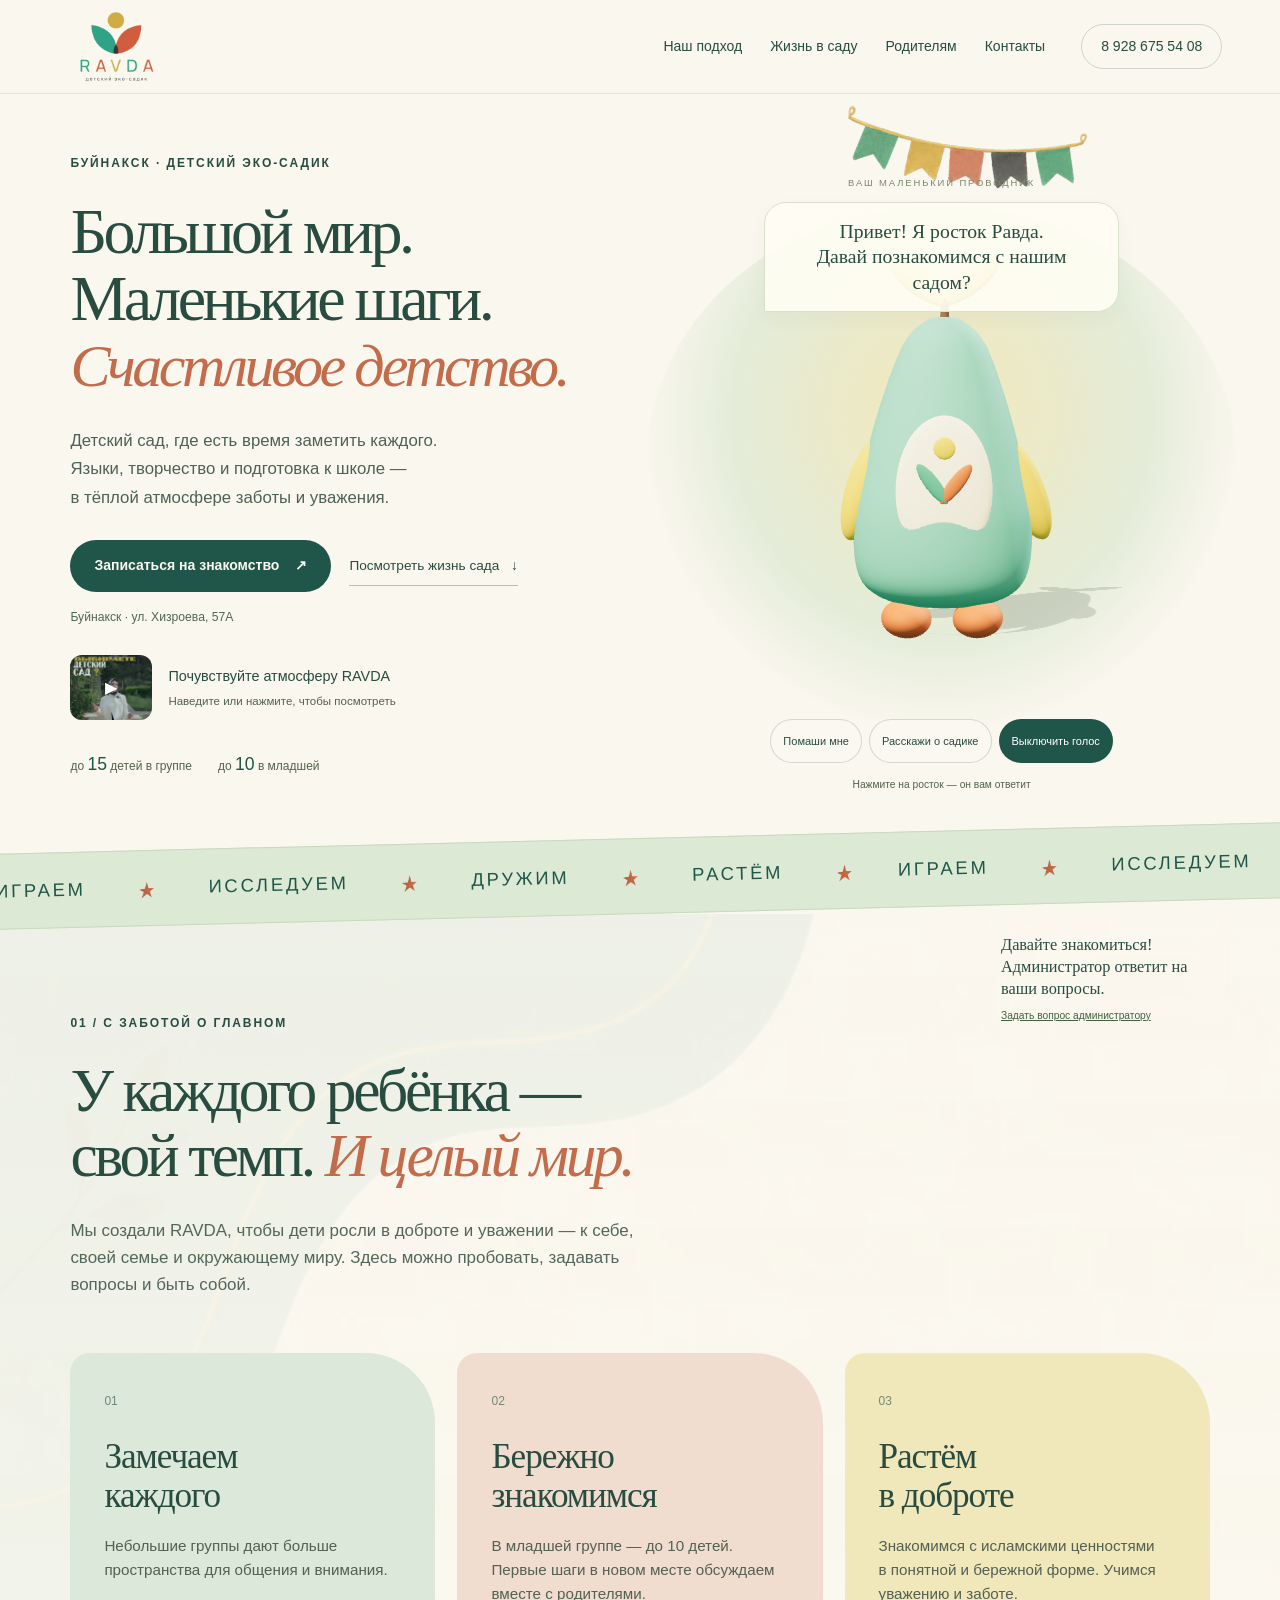
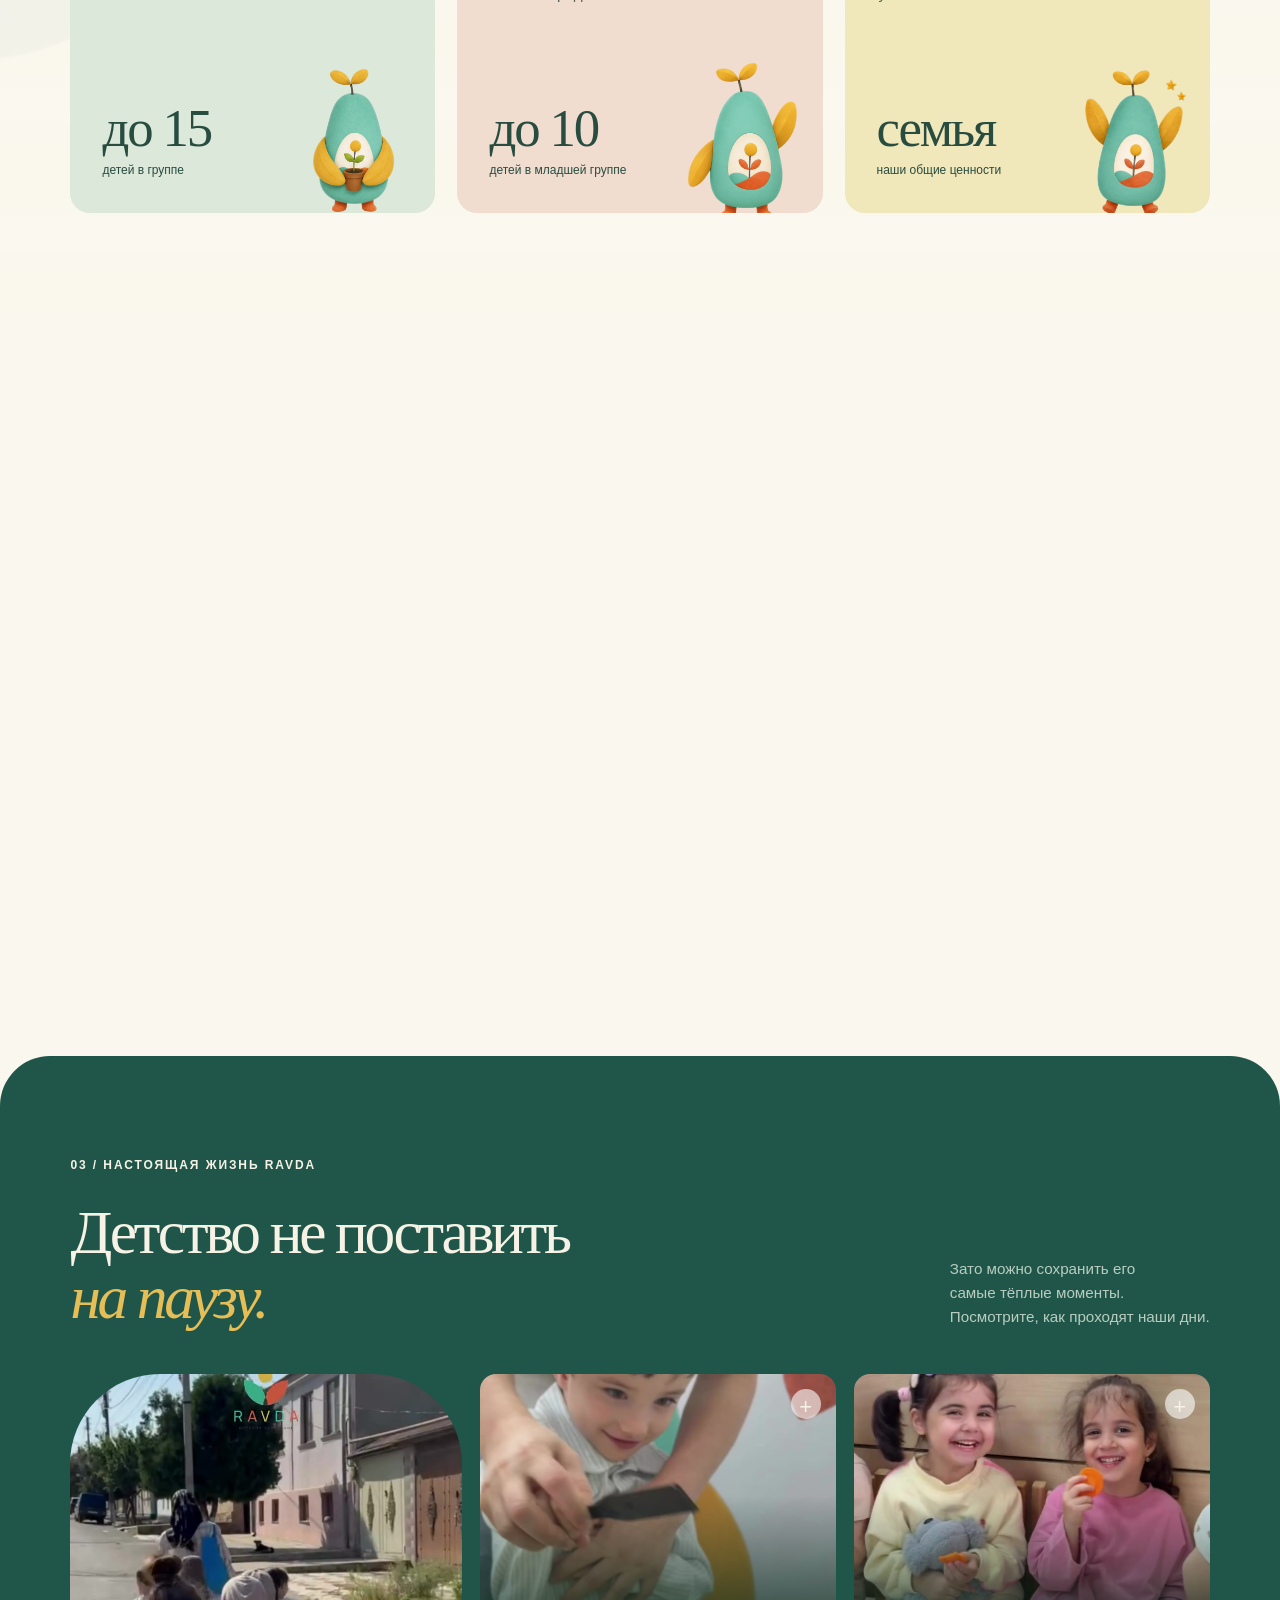
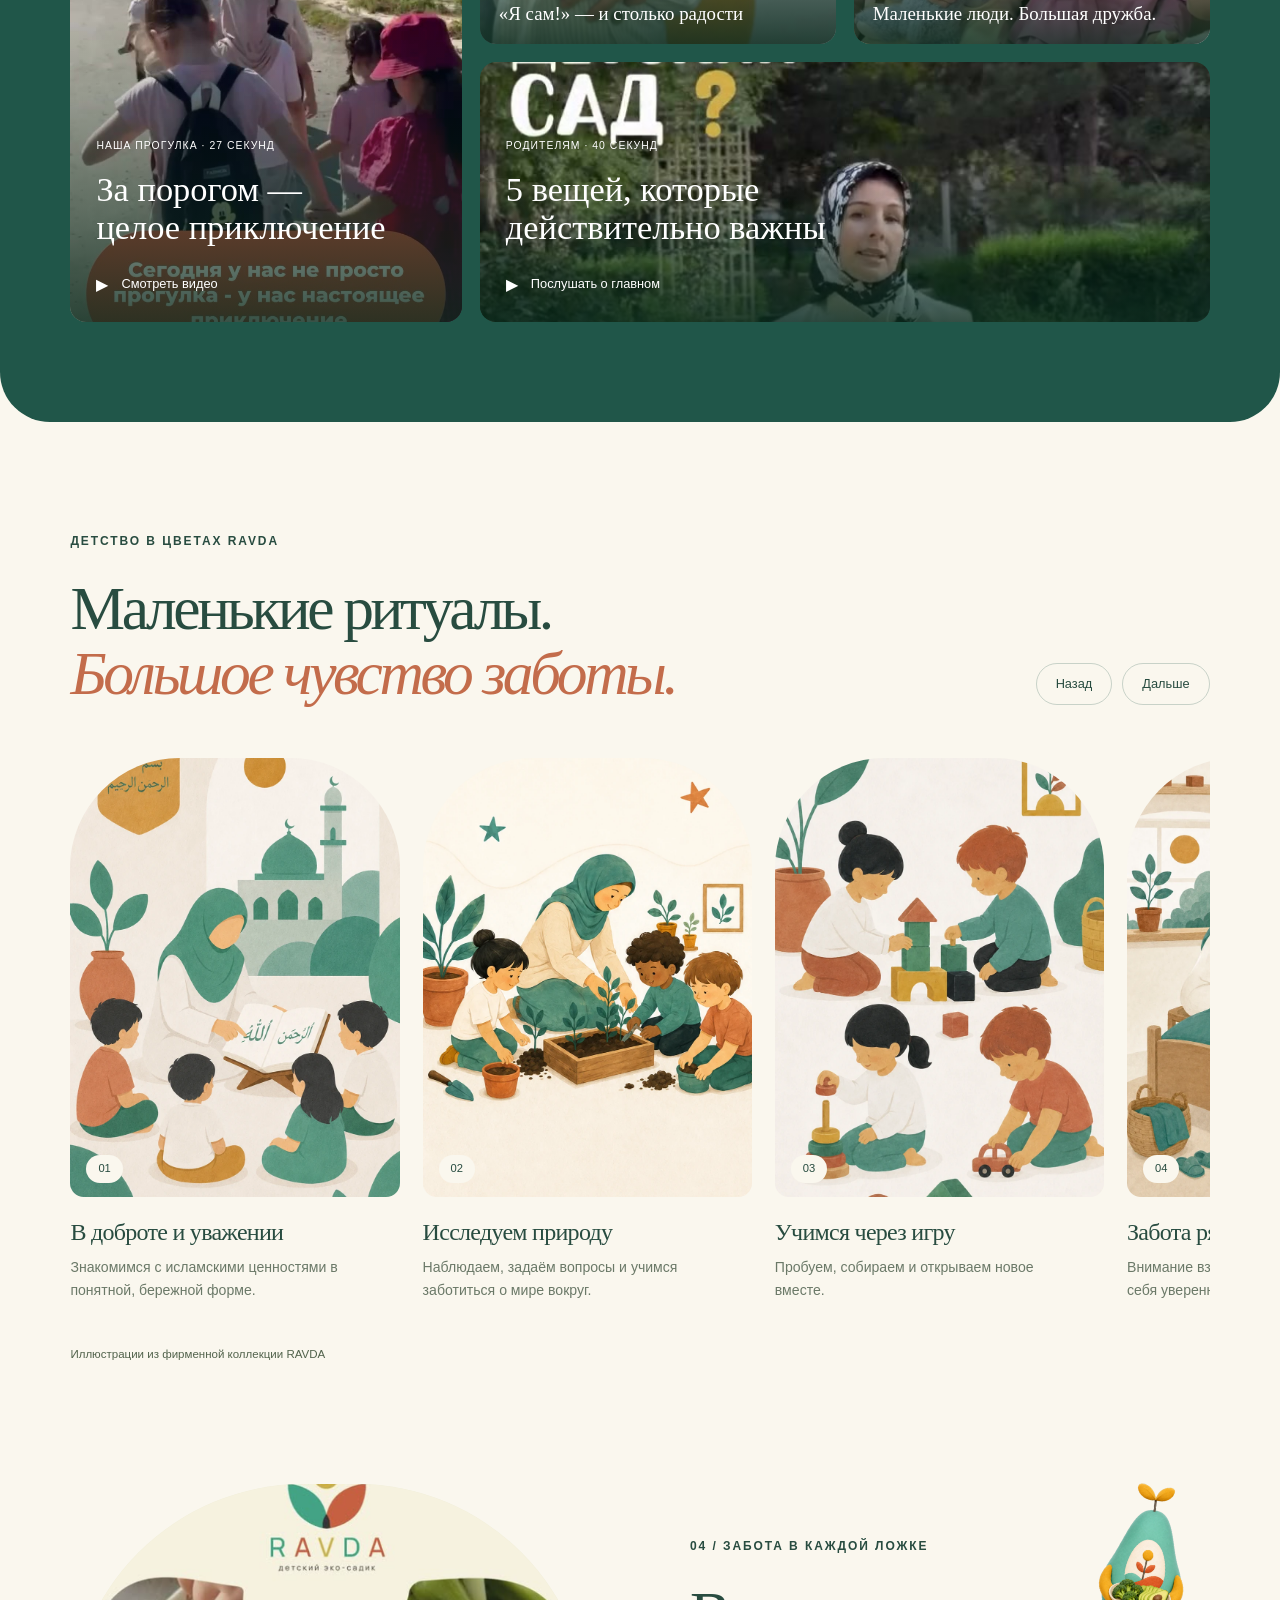
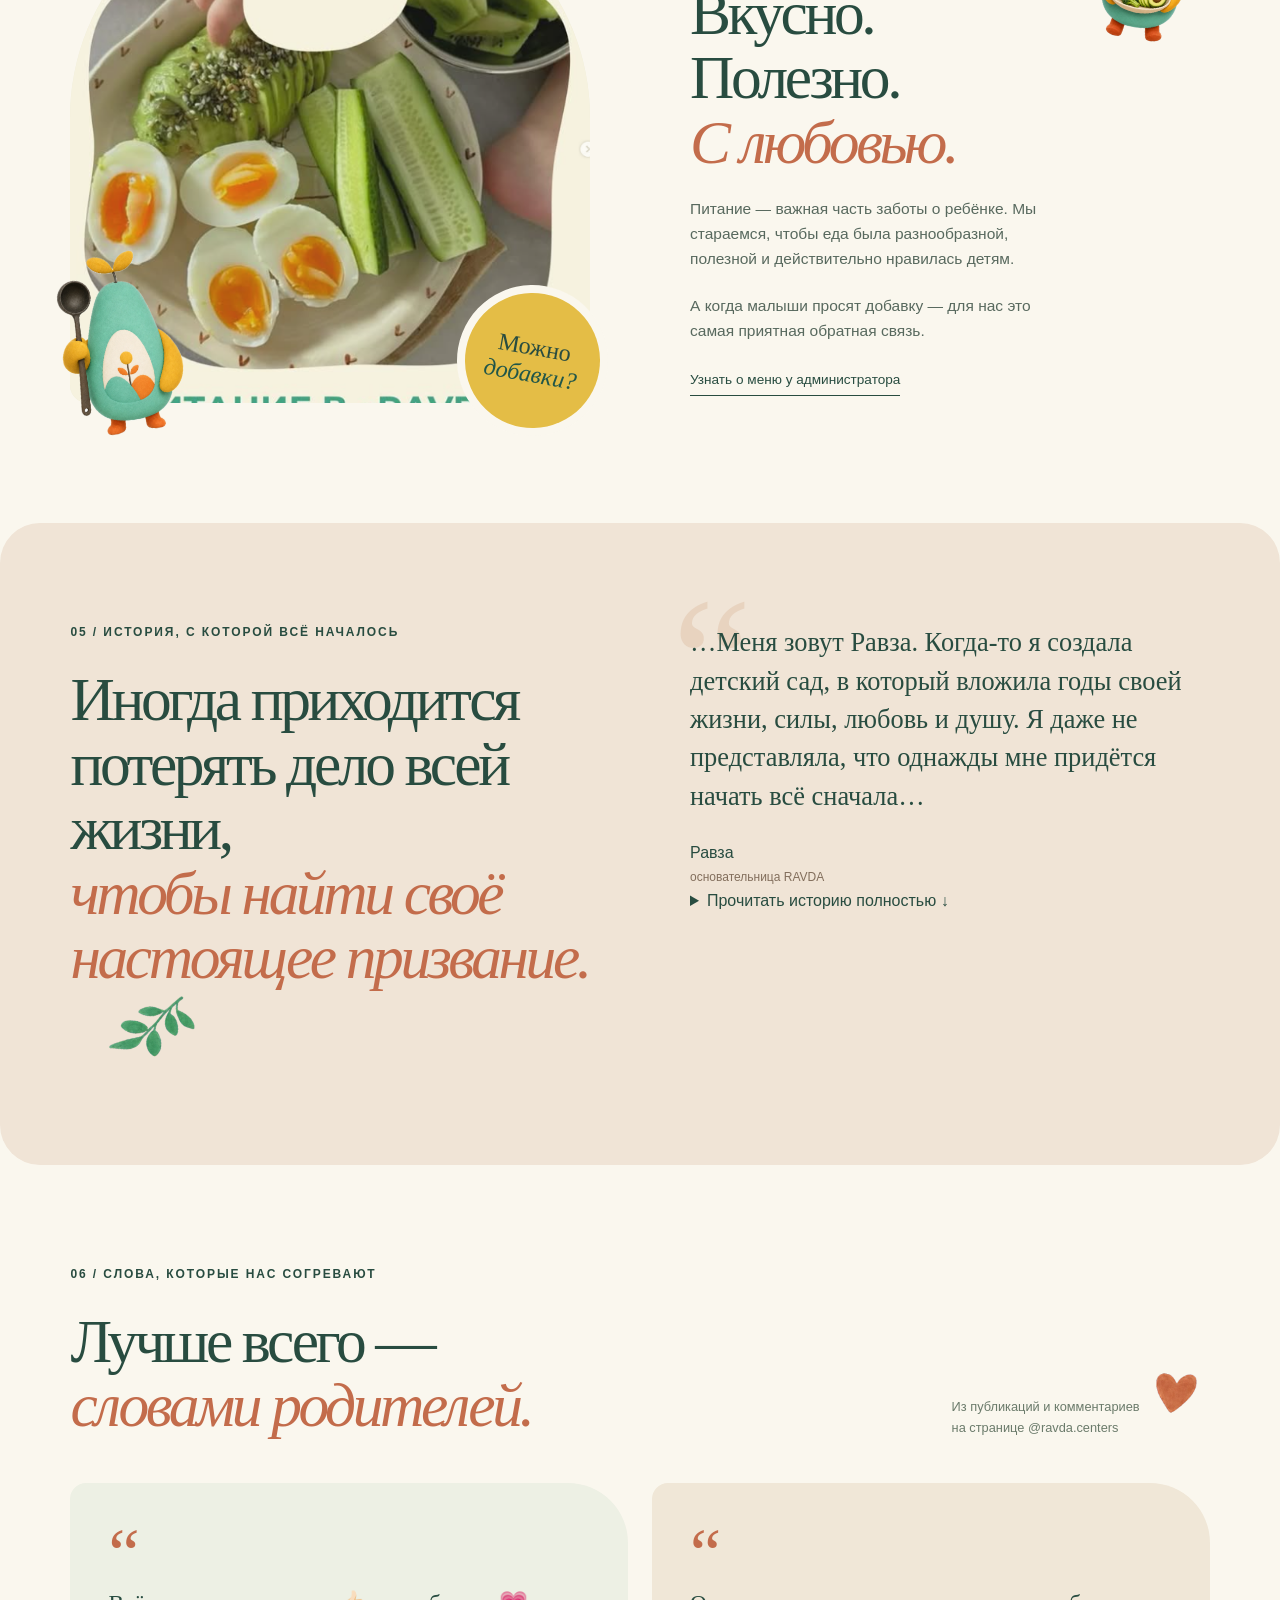
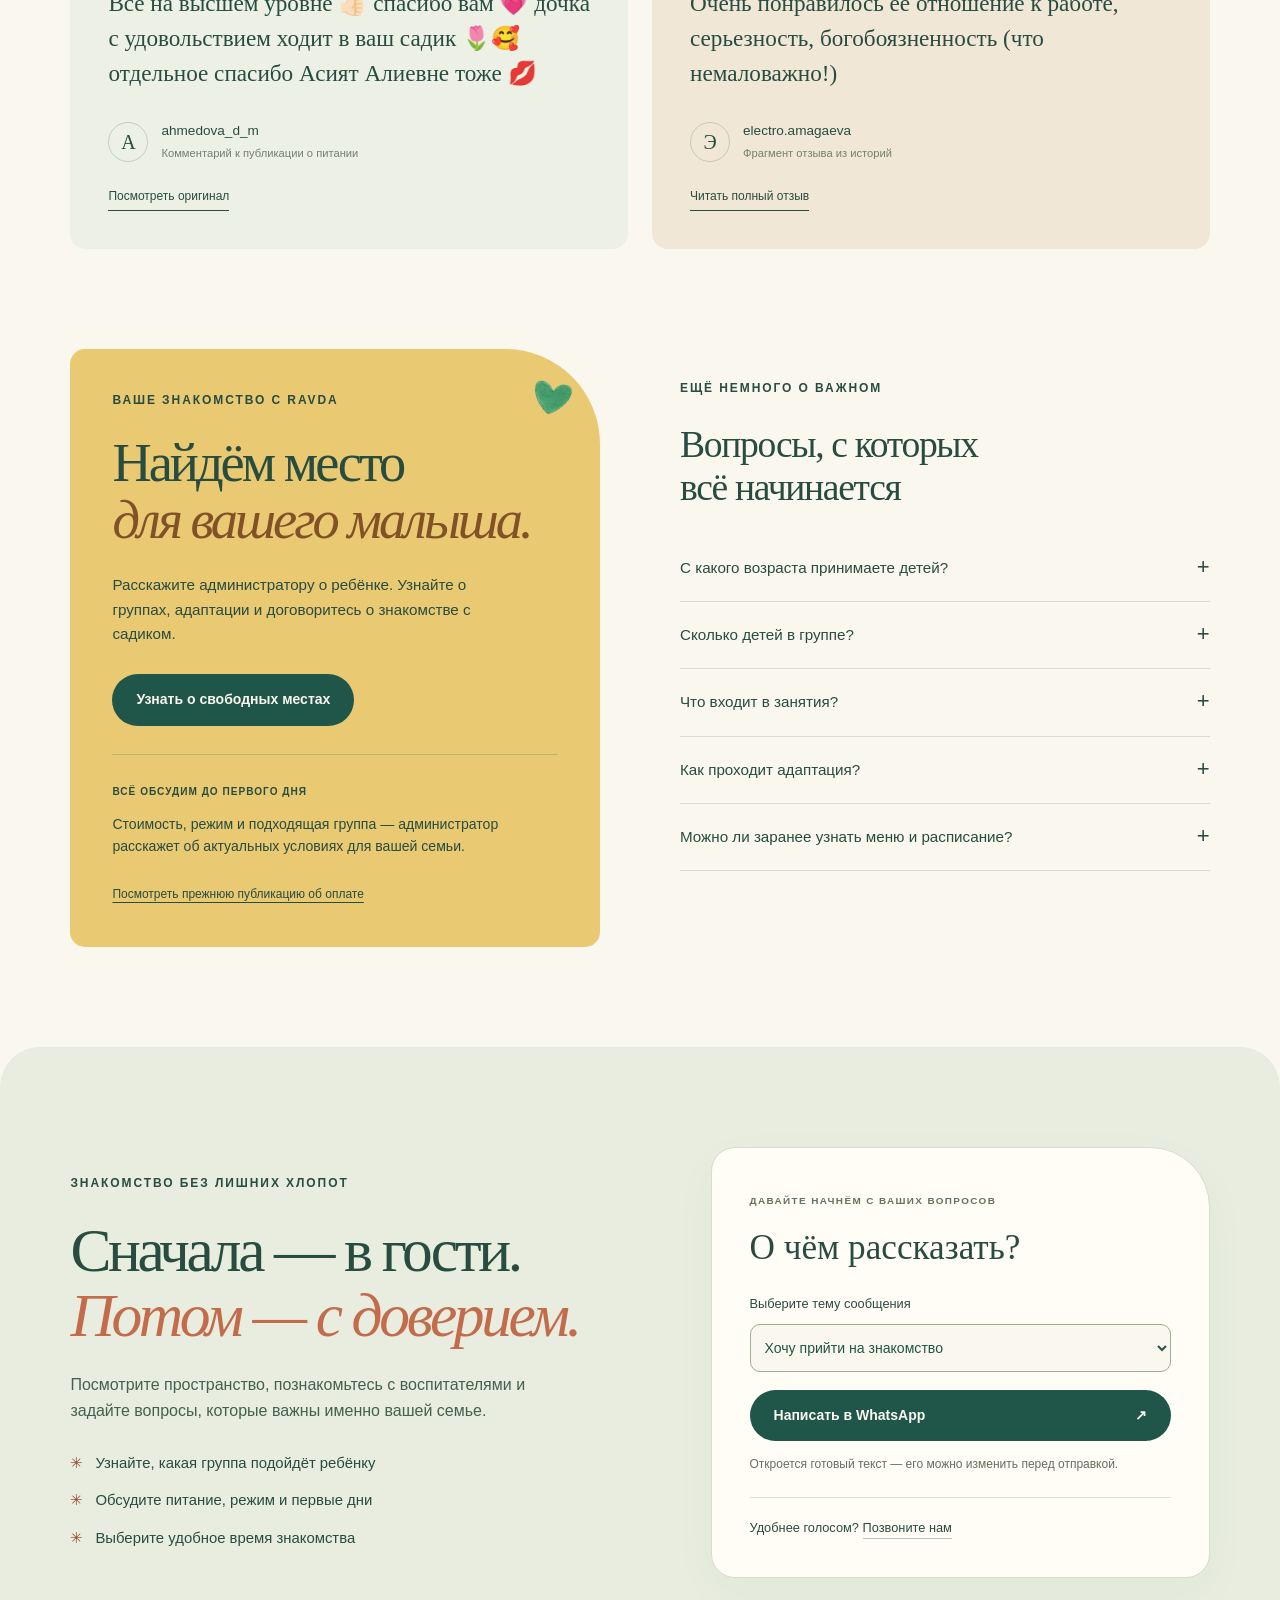
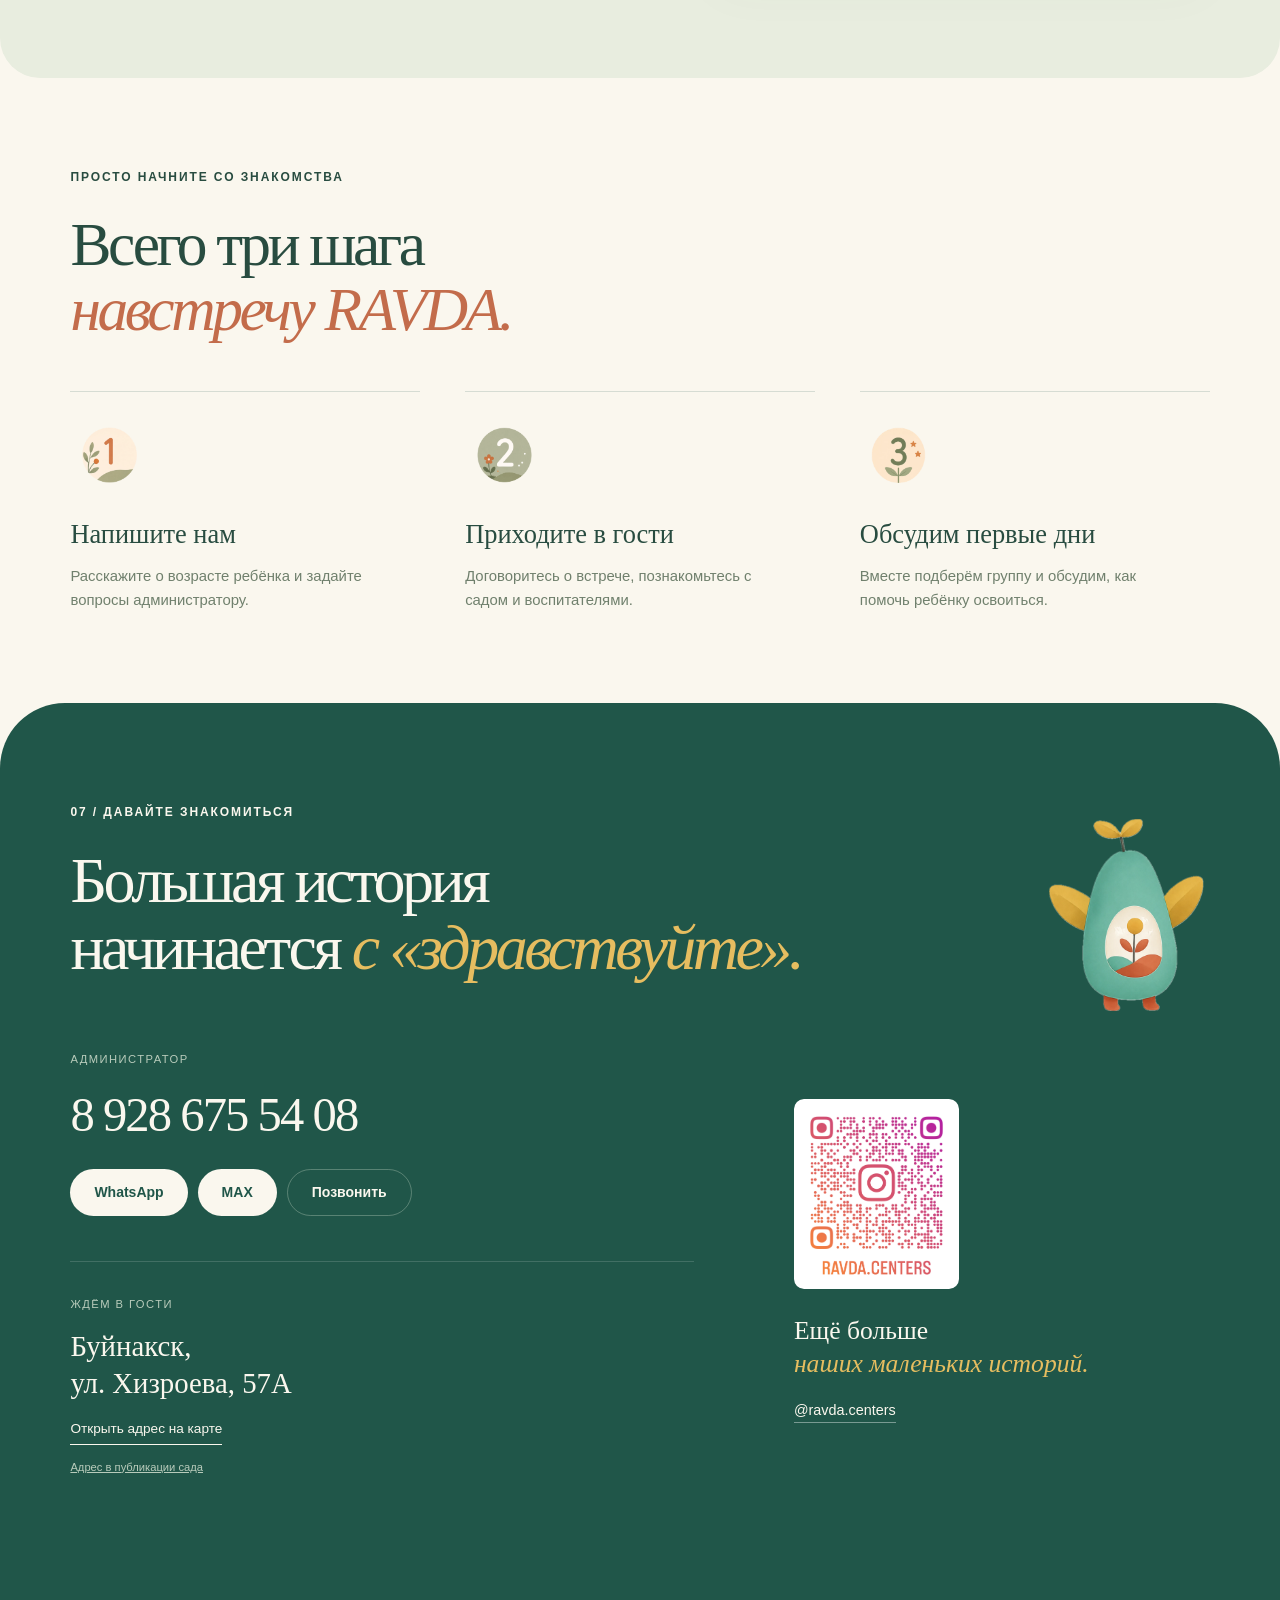
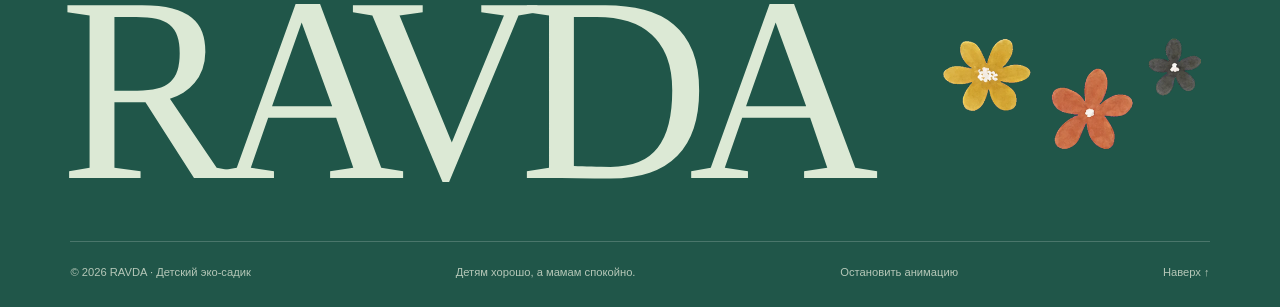
==== commit 621c2721: "Improve RAVDA founder story, voice defaults and intro film" ====
--- a/index.html
+++ b/index.html
@@ -18,22 +18,22 @@
 <link rel="icon" type="image/svg+xml" href="data:image/svg+xml,%3Csvg xmlns='http://www.w3.org/2000/svg' viewBox='0 0 100 100'%3E%3Ccircle cx='50' cy='19' r='12' fill='%23d6b440'/%3E%3Cpath d='M50 89Q9 88 6 38Q44 41 50 89' fill='%2346a58a'/%3E%3Cpath d='M50 89Q91 88 94 38Q56 41 50 89' fill='%23cb6848'/%3E%3C/svg%3E">
 <link rel="stylesheet" href="style.css?v=20261008"><link rel="stylesheet" href="garden.css?v=20261008"><script src="app.js?v=20261008" defer></script><script src="garden.js?v=20261008" defer></script><script type="module" src="character.js"></script>
 <script type="application/ld+json">{"@context": "https://schema.org", "@type": "ChildCare", "name": "RAVDA", "url": "https://veanat17.github.io/ravda/", "telephone": "+79286755408", "description": "Детский эко-садик в Буйнакске. Английский и арабский, подготовка к школе, творчество и знакомство с природой.", "address": {"@type": "PostalAddress", "streetAddress": "ул. Хизроева, 57А", "addressLocality": "Буйнакск", "addressCountry": "RU"}, "sameAs": ["https://www.instagram.com/ravda.centers/"]}</script>
-</head>
+<meta name="robots" content="index,follow"><link rel="preconnect" href="https://wa.me"><link rel="preload" as="image" href="assets/brand/logo-3.webp"><link rel="stylesheet" href="enhancements.css?v=20261008"><script src="enhancements.js?v=20261008" defer></script></head>
 <body>
 <a class="skip-link" href="#main">Перейти к содержанию</a>
 <div class="scroll-progress" aria-hidden="true"></div>
 <header class="header"><a href="#home" class="brand" aria-label="RAVDA — на главную"><img src="assets/brand/logo-3.webp" alt="RAVDA — детский эко-садик" width="1000" height="841"></a><nav id="navigation" aria-label="Основное меню"><a href="#about">Наш подход</a><a href="#life">Жизнь в саду</a><a href="#parents">Родителям</a><a href="#contact">Контакты</a></nav><a class="header-phone" href="tel:+79286755408">8 928 675 54 08</a><button class="menu-toggle" aria-label="Открыть меню" aria-expanded="false" aria-controls="navigation"><span></span><span></span></button></header>
 <main id="main" tabindex="-1">
 <section class="hero section garden-hero" id="home">
-<div class="hero-copy"><p class="eyebrow">БУЙНАКСК · ДЕТСКИЙ ЭКО-САДИК</p><h1>Большой мир.<br>Маленькие шаги.<br><em>Счастливое детство.</em></h1><p class="hero-description">Детский сад, где есть время заметить каждого.<br>Языки, творчество и подготовка к школе —<br>в тёплой атмосфере заботы и уважения.</p><div class="hero-actions"><a class="button primary" href="https://wa.me/79286755408?text=Здравствуйте!%20Хотим%20познакомиться%20с%20садиком%20RAVDA." target="_blank" rel="noopener">Записаться на знакомство <span aria-hidden="true">↗</span></a><a class="hero-secondary" href="#life">Посмотреть жизнь сада <span aria-hidden="true">↓</span></a></div><p class="hero-location">Буйнакск · ул. Хизроева, 57А</p><button id="intro-trigger" class="intro-trigger" aria-controls="hero-film" aria-expanded="false"><span class="intro-thumb"><img src="assets/teacher.jpg" alt="" width="720" height="1280"><i>▶</i></span><span><strong>О нас за 40 секунд</strong><small class="video-hint">Наведите или нажмите, чтобы посмотреть</small></span></button><div class="hero-trust"><span>до <strong>15</strong> детей в группе</span><span>до <strong>10</strong> в младшей</span></div></div>
-<div class="hero-world new-world"><img class="decor decor-flags" src="assets/brand/decor-7.webp" alt="" aria-hidden="true"><div class="stage-halo" aria-hidden="true"></div><div class="character-caption"><span>ВАШ МАЛЕНЬКИЙ ПРОВОДНИК</span><p id="hero-speech" aria-live="polite">Привет! Я росток RAVDA.<br>Давай познакомимся с нашим садом?</p></div><div id="character-stage"></div><img id="character-fallback" src="assets/brand/mascot-5.webp" alt="Фирменный росток RAVDA приветствует вас" width="900" height="1200"><div class="character-actions"><button id="wave-button" aria-label="Попросить персонажа помахать">Помаши мне</button><button id="tour-button">Расскажи о садике</button><button id="voice-button" aria-pressed="false">Включить голос</button></div><p class="stage-instruction">Нажмите на росток — он вам ответит</p><div class="hero-film" id="hero-film" hidden><video id="intro-video" src="assets/choose.mp4" poster="assets/teacher.jpg" muted playsinline preload="metadata" aria-label="Видео RAVDA — пять важных вещей при выборе садика"></video><button id="close-intro" aria-label="Вернуться к персонажу">×</button><div class="film-controls"><button id="intro-play" aria-label="Пауза">Ⅱ</button><button id="intro-sound" aria-pressed="false">Включить звук</button><span id="intro-time">0:00 / 0:40</span><input id="intro-progress" type="range" min="0" max="40" value="0" step="0.1" aria-label="Позиция видео"></div></div></div>
+<div class="hero-copy"><p class="eyebrow">БУЙНАКСК · ДЕТСКИЙ ЭКО-САДИК</p><h1>Большой мир.<br>Маленькие шаги.<br><em>Счастливое детство.</em></h1><p class="hero-description">Детский сад, где есть время заметить каждого.<br>Языки, творчество и подготовка к школе —<br>в тёплой атмосфере заботы и уважения.</p><div class="hero-actions"><a class="button primary" href="https://wa.me/79286755408?text=Здравствуйте!%20Хотим%20познакомиться%20с%20садиком%20RAVDA." target="_blank" rel="noopener">Записаться на знакомство <span aria-hidden="true">↗</span></a><a class="hero-secondary" href="#life">Посмотреть жизнь сада <span aria-hidden="true">↓</span></a></div><p class="hero-location">Буйнакск · ул. Хизроева, 57А</p><button id="intro-trigger" class="intro-trigger" aria-controls="hero-film" aria-expanded="false"><span class="intro-thumb"><img src="assets/teacher.jpg" alt="" width="720" height="1280"><i>▶</i></span><span><strong>Почувствуйте атмосферу RAVDA</strong><small class="video-hint">Наведите или нажмите, чтобы посмотреть</small></span></button><div class="hero-trust"><span>до <strong>15</strong> детей в группе</span><span>до <strong>10</strong> в младшей</span></div></div>
+<div class="hero-world new-world"><img class="decor decor-flags" src="assets/brand/decor-7.webp" alt="" aria-hidden="true"><div class="stage-halo" aria-hidden="true"></div><div class="character-caption"><span>ВАШ МАЛЕНЬКИЙ ПРОВОДНИК</span><p id="hero-speech" aria-live="polite">Привет! Я росток Равда.<br>Давай познакомимся с нашим садом?</p></div><div id="character-stage"></div><img id="character-fallback" src="assets/brand/mascot-5.webp" alt="Фирменный росток RAVDA приветствует вас" width="900" height="1200"><div class="character-actions"><button id="wave-button" aria-label="Попросить персонажа помахать">Помаши мне</button><button id="tour-button">Расскажи о садике</button><button id="voice-button" aria-pressed="true">Выключить голос</button></div><p class="stage-instruction">Нажмите на росток — он вам ответит</p><div class="hero-film" id="hero-film" hidden><video id="intro-video" src="assets/intro-ravda.mp4" poster="assets/teacher.jpg" muted playsinline preload="none" aria-label="Атмосфера детского сада RAVDA"></video><button id="close-intro" aria-label="Вернуться к персонажу">×</button><div class="film-controls"><button id="intro-play" aria-label="Пауза">Ⅱ</button><button id="intro-sound" aria-pressed="false">Включить звук</button><span id="intro-time">0:00 / 0:13</span><input id="intro-progress" type="range" min="0" max="40" value="0" step="0.1" aria-label="Позиция видео"></div></div></div>
 </section>
 <div class="ribbon" aria-label="Играем, исследуем, дружим, растём"><div class="ribbon-track"><span>ИГРАЕМ <b>✳</b> ИССЛЕДУЕМ <b>✳</b> ДРУЖИМ <b>✳</b> РАСТЁМ <b>✳</b> </span><span aria-hidden="true">ИГРАЕМ <b>✳</b> ИССЛЕДУЕМ <b>✳</b> ДРУЖИМ <b>✳</b> РАСТЁМ <b>✳</b> </span></div></div>
 <section class="section about" id="about"><div class="section-heading reveal"><p class="eyebrow">01 / С ЗАБОТОЙ О ГЛАВНОМ</p><h2>У каждого ребёнка —<br>свой темп. <em>И целый мир.</em></h2><p class="section-intro">Мы создали RAVDA, чтобы дети росли в доброте и уважении — к себе, своей семье и окружающему миру. Здесь можно пробовать, задавать вопросы и быть собой.</p></div><div class="values-grid"><article class="value-card value-green reveal"><img class="value-mascot" src="assets/brand/mascot-1.webp" alt="" aria-hidden="true" loading="lazy"><span class="card-index">01</span><h3>Замечаем<br>каждого</h3><p>Небольшие группы дают больше пространства для общения и внимания.</p><div class="value-number">до 15<small>детей в группе</small></div></article><article class="value-card value-peach reveal"><img class="value-mascot" src="assets/brand/mascot-5.webp" alt="" aria-hidden="true" loading="lazy"><span class="card-index">02</span><h3>Бережно<br>знакомимся</h3><p>В младшей группе — до 10 детей. Первые шаги в новом месте обсуждаем вместе с родителями.</p><div class="value-number">до 10<small>детей в младшей группе</small></div></article><article class="value-card value-yellow reveal"><img class="value-mascot" src="assets/brand/mascot-6.webp" alt="" aria-hidden="true" loading="lazy"><span class="card-index">03</span><h3>Растём<br>в доброте</h3><p>Знакомимся с исламскими ценностями в понятной и бережной форме. Учимся уважению и заботе.</p><div class="value-word">семья<small>наши общие ценности</small></div></article></div></section>
 <section class="learning section" id="learning"><div class="learning-heading reveal"><img class="learning-guide" src="assets/brand/mascot-2.webp" alt="" aria-hidden="true" loading="lazy"><p class="eyebrow">02 / МАЛЕНЬКИЕ ШАГИ, БОЛЬШИЕ ОТКРЫТИЯ</p><h2>Сегодня интересно.<br><em>Завтра пригодится.</em></h2></div><div class="learning-layout reveal"><div role="tablist" aria-label="Направления развития" class="learning-tabs"><button role="tab" aria-selected="true" aria-controls="learning-panel" id="tab-languages" data-tab="languages" tabindex="0"><span>01</span> Английский и арабский <b>+</b></button><button role="tab" aria-selected="false" aria-controls="learning-panel" id="tab-school" data-tab="school" tabindex="-1"><span>02</span> Подготовка к школе <b>+</b></button><button role="tab" aria-selected="false" aria-controls="learning-panel" id="tab-creative" data-tab="creative" tabindex="-1"><span>03</span> Творчество и самостоятельность <b>+</b></button><button role="tab" aria-selected="false" aria-controls="learning-panel" id="tab-nature" data-tab="nature" tabindex="-1"><span>04</span> Природа и маленькие приключения <b>+</b></button></div><div class="learning-panel" id="learning-panel" role="tabpanel" aria-labelledby="tab-languages" tabindex="0"><div class="learning-symbol" aria-hidden="true"><span>Aa</span><span lang="ar">أ ب</span></div><div><p class="eyebrow" id="learning-tag">ЗНАКОМИМСЯ С ЯЗЫКАМИ</p><h3 id="learning-title">Мир больше,<br>чем кажется</h3><p id="learning-text">Английский и арабский становятся частью знакомства с миром. Развиваем любознательность и интерес к новым словам.</p></div></div></div></section>
 <section class="life section" id="life"><div class="section-top reveal"><div><p class="eyebrow">03 / НАСТОЯЩАЯ ЖИЗНЬ RAVDA</p><h2>Детство не поставить<br><em>на паузу.</em></h2></div><p>Зато можно сохранить его<br>самые тёплые моменты.<br>Посмотрите, как проходят наши дни.</p></div><div class="life-gallery"><button class="memory-card memory-tall reveal" data-video="adventure.mp4"><img src="assets/walk.jpg" alt="Ребята вместе с воспитателем идут на прогулку" loading="lazy" width="720" height="1280"><div class="memory-overlay"><span class="media-label">НАША ПРОГУЛКА · 27 СЕКУНД</span><h3>За порогом —<br>целое приключение</h3><span class="media-play">▶ <span>Смотреть видео</span></span></div></button><button class="memory-card memory-small reveal" data-image="assets/cooking.jpg" data-caption="Учимся пробовать новое — кадр из видео RAVDA"><img src="assets/cooking.jpg" alt="Ребёнок готовит вместе со взрослым" loading="lazy" width="720" height="1280"><span class="photo-caption">«Я сам!» — и столько радости</span><span class="expand-mark" aria-hidden="true">+</span></button><button class="memory-card memory-small reveal" data-image="assets/together.jpg" data-caption="Вместе веселее — кадр из видео RAVDA"><img src="assets/together.jpg" alt="Дети вместе в садике" loading="lazy" width="720" height="1280"><span class="photo-caption">Маленькие люди. Большая дружба.</span><span class="expand-mark" aria-hidden="true">+</span></button><button class="memory-card memory-wide reveal" data-video="choose.mp4"><img src="assets/teacher.jpg" alt="Представитель RAVDA рассказывает о выборе детского сада" loading="lazy" width="720" height="1280"><div class="memory-overlay"><span class="media-label">РОДИТЕЛЯМ · 40 СЕКУНД</span><h3>5 вещей, которые<br>действительно важны</h3><span class="media-play">▶ <span>Послушать о главном</span></span></div></button></div></section>
 <section class="daybook section" id="daybook"><div class="section-top reveal"><div><p class="eyebrow">ДЕТСТВО В ЦВЕТАХ RAVDA</p><h2>Маленькие ритуалы.<br><em>Большое чувство заботы.</em></h2></div><div class="day-controls"><button id="day-prev" aria-label="Предыдущая иллюстрация">Назад</button><button id="day-next" aria-label="Следующая иллюстрация">Дальше</button></div></div><div class="day-track" id="day-track" tabindex="0" aria-label="Иллюстрированная жизнь сада"><article class="day-card"><button data-image="assets/brand/story-1.webp" data-caption="В доброте и уважении — фирменная иллюстрация RAVDA"><img src="assets/brand/story-1.webp" alt="В доброте и уважении" width="900" height="1600" loading="lazy"><span>01</span></button><h3>В доброте и уважении</h3><p>Знакомимся с исламскими ценностями в понятной, бережной форме.</p></article><article class="day-card"><button data-image="assets/brand/story-2.webp" data-caption="Исследуем природу — фирменная иллюстрация RAVDA"><img src="assets/brand/story-2.webp" alt="Исследуем природу" width="900" height="1600" loading="lazy"><span>02</span></button><h3>Исследуем природу</h3><p>Наблюдаем, задаём вопросы и учимся заботиться о мире вокруг.</p></article><article class="day-card"><button data-image="assets/brand/story-3.webp" data-caption="Учимся через игру — фирменная иллюстрация RAVDA"><img src="assets/brand/story-3.webp" alt="Учимся через игру" width="900" height="1600" loading="lazy"><span>03</span></button><h3>Учимся через игру</h3><p>Пробуем, собираем и открываем новое вместе.</p></article><article class="day-card"><button data-image="assets/brand/story-4.webp" data-caption="Забота рядом — фирменная иллюстрация RAVDA"><img src="assets/brand/story-4.webp" alt="Забота рядом" width="900" height="1600" loading="lazy"><span>04</span></button><h3>Забота рядом</h3><p>Внимание взрослого помогает почувствовать себя увереннее.</p></article><article class="day-card"><button data-image="assets/brand/story-5.webp" data-caption="Время отдохнуть — фирменная иллюстрация RAVDA"><img src="assets/brand/story-5.webp" alt="Время отдохнуть" width="900" height="1600" loading="lazy"><span>05</span></button><h3>Время отдохнуть</h3><p>После открытий и игр важно восстановить силы.</p></article><article class="day-card"><button data-image="assets/brand/story-6.webp" data-caption="Вкусные моменты — фирменная иллюстрация RAVDA"><img src="assets/brand/story-6.webp" alt="Вкусные моменты" width="900" height="1600" loading="lazy"><span>06</span></button><h3>Вкусные моменты</h3><p>Полезная, разнообразная еда и тёплая атмосфера за столом.</p></article><article class="day-card"><button data-image="assets/brand/story-7.webp" data-caption="Творим по-своему — фирменная иллюстрация RAVDA"><img src="assets/brand/story-7.webp" alt="Творим по-своему" width="900" height="1600" loading="lazy"><span>07</span></button><h3>Творим по-своему</h3><p>Даём любознательности и воображению пространство.</p></article></div><p class="illustration-note">Иллюстрации из фирменной коллекции RAVDA</p></section><section class="food section"><div class="food-visual reveal"><div class="food-frame"><img src="assets/food-post.png" alt="Публикация RAVDA о питании: яйца, авокадо, огурцы и киви" loading="lazy" width="1112" height="880"></div><span class="food-sticker">Можно<br><em>добавки?</em></span><img class="cook-guide" src="assets/brand/mascot-7.webp" alt="" aria-hidden="true" loading="lazy"></div><div class="food-copy reveal"><img class="food-guide" src="assets/brand/mascot-8.webp" alt="Персонаж RAVDA с тарелкой полезной еды" loading="lazy"><p class="eyebrow">04 / ЗАБОТА В КАЖДОЙ ЛОЖКЕ</p><h2>Вкусно.<br>Полезно.<br><em>С любовью.</em></h2><p>Питание — важная часть заботы о ребёнке. Мы стараемся, чтобы еда была разнообразной, полезной и действительно нравилась детям.</p><p>А когда малыши просят добавку — для нас это самая приятная обратная связь.</p><a class="text-link" href="https://wa.me/79286755408?text=Здравствуйте!%20Можно%20узнать%20меню%20садика%20RAVDA?" target="_blank" rel="noopener">Узнать о меню у администратора</a></div></section>
-<section class="story section"><div class="story-heading reveal"><img class="story-branch" src="assets/brand/decor-2.webp" alt="" aria-hidden="true" loading="lazy"><p class="eyebrow">05 / САД, СОЗДАННЫЙ С СЕРДЦЕМ</p><h2>За RAVDA —<br><em>личная история.</em></h2></div><div class="story-body reveal"><span class="quote-mark" aria-hidden="true">“</span><blockquote>…работать с детьми и создавать для них пространство, в котором они будут расти счастливыми.</blockquote><p class="quote-credit">Равза <span>основательница RAVDA</span></p><p>До RAVDA Равза основала KIDS ACADEMY. Новый сад стал продолжением её опыта, знаний и любви к работе с детьми.</p></div></section>
+<section class="story section" id="story"><div class="story-heading reveal"><img class="story-branch" src="assets/brand/decor-2.webp" alt="" aria-hidden="true" loading="lazy"><p class="eyebrow">05 / ИСТОРИЯ, С КОТОРОЙ ВСЁ НАЧАЛОСЬ</p><h2>Иногда приходится потерять дело всей жизни,<br><em>чтобы найти своё настоящее призвание.</em></h2></div><div class="story-body reveal"><span class="quote-mark" aria-hidden="true">“</span><blockquote>…Меня зовут Равза. Когда-то я создала детский сад, в который вложила годы своей жизни, силы, любовь и душу. Я даже не представляла, что однажды мне придётся начать всё сначала…</blockquote><p class="quote-credit">Равза <span>основательница RAVDA</span></p><details class="founder-story"><summary>Прочитать историю полностью <span aria-hidden="true">↓</span></summary><div class="founder-story-text"><p>Меня зовут Равза. Ранее я являлась основателем детского сада KIDS ACADEMY.</p><p>Я вложила в него годы своей жизни, силы, любовь и душу. Это был проект, который я создавала всем сердцем.</p><p>Но в какой-то момент моя жизнь изменилась, и детский сад KIDS ACADEMY перестал принадлежать мне.</p><p>Было непросто принять, что дело, которому я посвятила столько лет, больше мне не принадлежит. Но именно тогда я поняла, что не хочу отказываться от того, что люблю больше всего, — работать с детьми и создавать для них пространство, в котором они будут расти счастливыми.</p><p>Так родилась Равда.</p><p>Равда — это мой новый путь. Здесь снова есть всё, во что я верю, что считаю важным и правильным. Я начинаю заново, но уже с большим опытом, знаниями и пониманием того, каким должен быть современный детский сад.</p><p>Если вы захотите пройти этот путь вместе со мной, я буду искренне рада приветствовать вас в Равда.</p></div></details></div></section>
 <section class="parents section" id="parents"><div class="section-top reveal"><div><p class="eyebrow">06 / СЛОВА, КОТОРЫЕ НАС СОГРЕВАЮТ</p><h2>Лучше всего —<br><em>словами родителей.</em></h2></div><span class="review-source">Из публикаций и комментариев<br>на странице @ravda.centers</span></div><div class="reviews"><article class="review-card reveal"><span class="quote-small" aria-hidden="true">“</span><blockquote>Всё на высшем уровне 👍🏻 спасибо вам 💗 дочка с удовольствием ходит в ваш садик 🌷🥰 отдельное спасибо Асият Алиевне тоже 💋</blockquote><div class="review-author"><span class="avatar">А</span><div>ahmedova_d_m<small>Комментарий к публикации о питании</small></div></div><button class="text-link" data-image="assets/food-post.png" data-caption="Оригинальная публикация и комментарии в Instagram RAVDA">Посмотреть оригинал</button></article><article class="review-card review-light reveal"><span class="quote-small" aria-hidden="true">“</span><blockquote>Очень понравилось ее отношение к работе, серьезность, богобоязненность (что немаловажно!)</blockquote><div class="review-author"><span class="avatar">Э</span><div>electro.amagaeva<small>Фрагмент отзыва из историй</small></div></div><button class="text-link" data-image="assets/review.png" data-caption="Полный отзыв electro.amagaeva из историй RAVDA">Читать полный отзыв</button></article></div></section>
 <section class="join section"><div class="join-card reveal"><img class="join-heart" src="assets/brand/decor-6.webp" alt="" aria-hidden="true" loading="lazy"><p class="eyebrow">ВАШЕ ЗНАКОМСТВО С RAVDA</p><h2>Найдём место<br><em>для вашего малыша.</em></h2><p>Расскажите администратору о ребёнке. Узнайте о группах, адаптации и договоритесь о знакомстве с садиком.</p><a class="button primary" href="https://wa.me/79286755408?text=Здравствуйте!%20Подскажите,%20есть%20ли%20места%20в%20RAVDA?" target="_blank" rel="noopener">Узнать о свободных местах</a><div class="admission-note"><span>ВСЁ ОБСУДИМ ДО ПЕРВОГО ДНЯ</span><p>Стоимость, режим и подходящая группа — администратор расскажет об актуальных условиях для вашей семьи.</p></div><button class="small-link" data-image="assets/price-story.png" data-caption="Стоимость из публикации RAVDA">Посмотреть прежнюю публикацию об оплате</button></div><div class="faq reveal"><p class="eyebrow">ЕЩЁ НЕМНОГО О ВАЖНОМ</p><h3>Вопросы, с которых<br>всё начинается</h3><details><summary>С какого возраста принимаете детей?</summary><p>В профиле сада указан возраст от 1,5 до 7 лет. Подходящую группу и возможность приёма по возрасту уточните у администратора — он поможет сориентироваться.</p></details><details><summary>Сколько детей в группе?</summary><p>Не более 15 детей, в младшей группе — до 10. Наличие мест уточняйте перед записью.</p><button class="small-link" data-image="assets/group-story.png" data-caption="Информация о группах из историй RAVDA">Посмотреть публикацию</button></details><details><summary>Что входит в занятия?</summary><p>Английский и арабский, подготовка к школе, творчество, развитие самостоятельности и знакомство с природой. Программу для возраста вашего ребёнка расскажет администратор.</p></details><details><summary>Как проходит адаптация?</summary><p>Начните со знакомства с воспитателем. Расскажите о привычках и особенностях ребёнка, а подходящий порядок первых посещений обсудите вместе с командой сада.</p></details><details><summary>Можно ли заранее узнать меню и расписание?</summary><p>Да, напишите администратору. Уточните актуальное меню, часы работы, режим дня и вопросы индивидуального питания до первого посещения.</p></details></div></section>
 <section class="visit section" id="visit" aria-labelledby="visit-title">
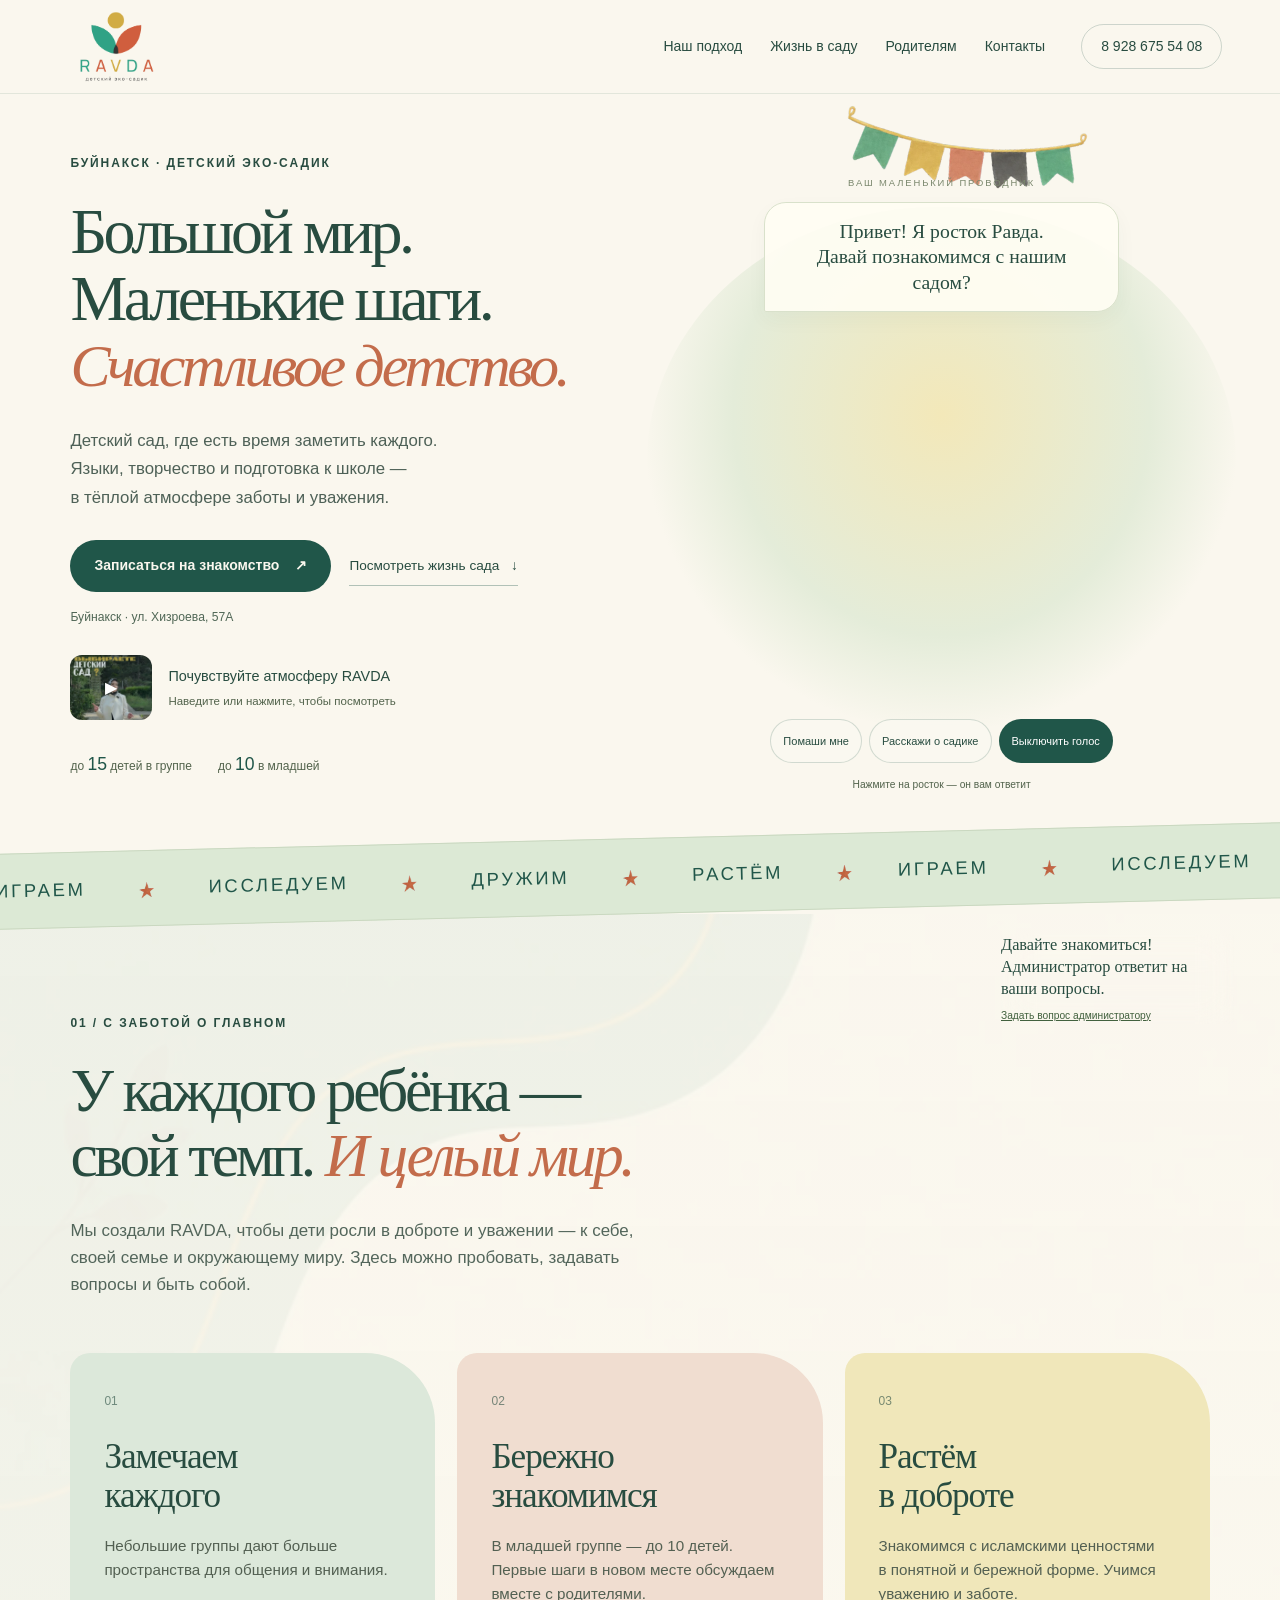
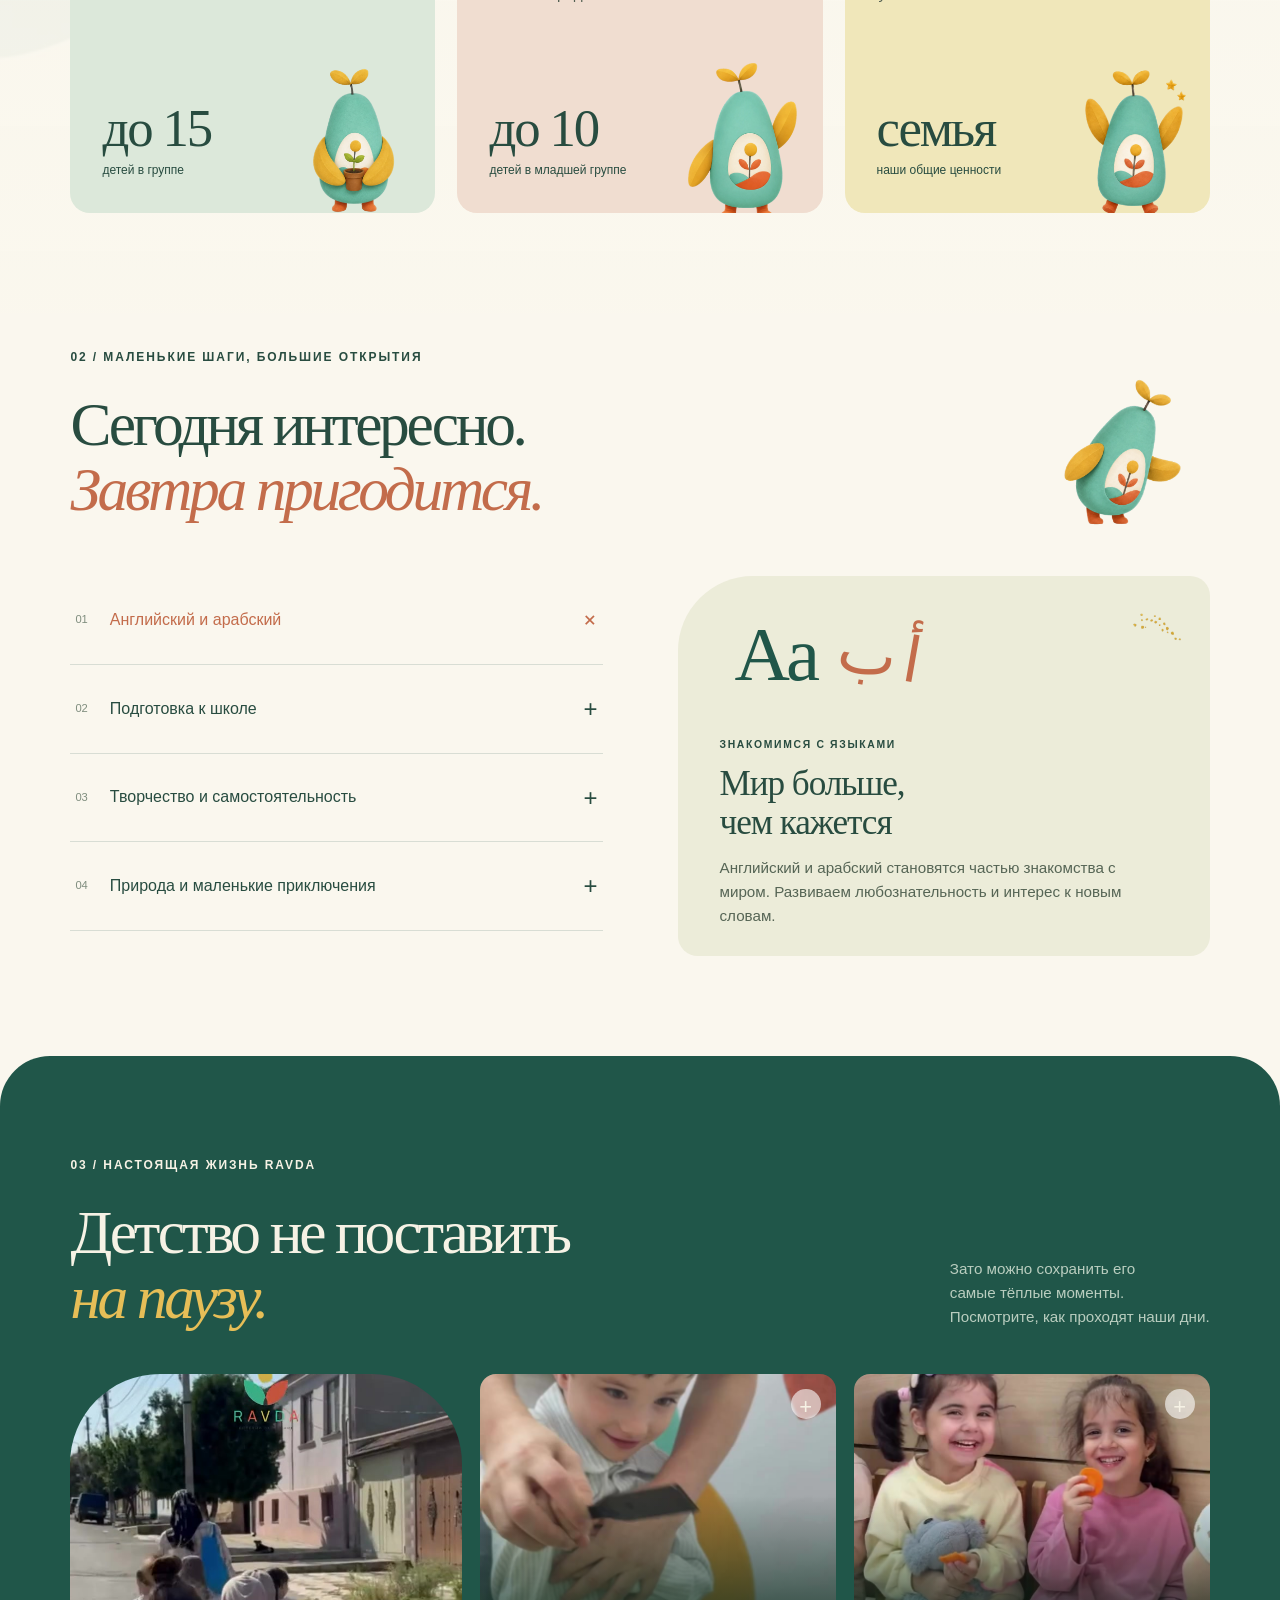
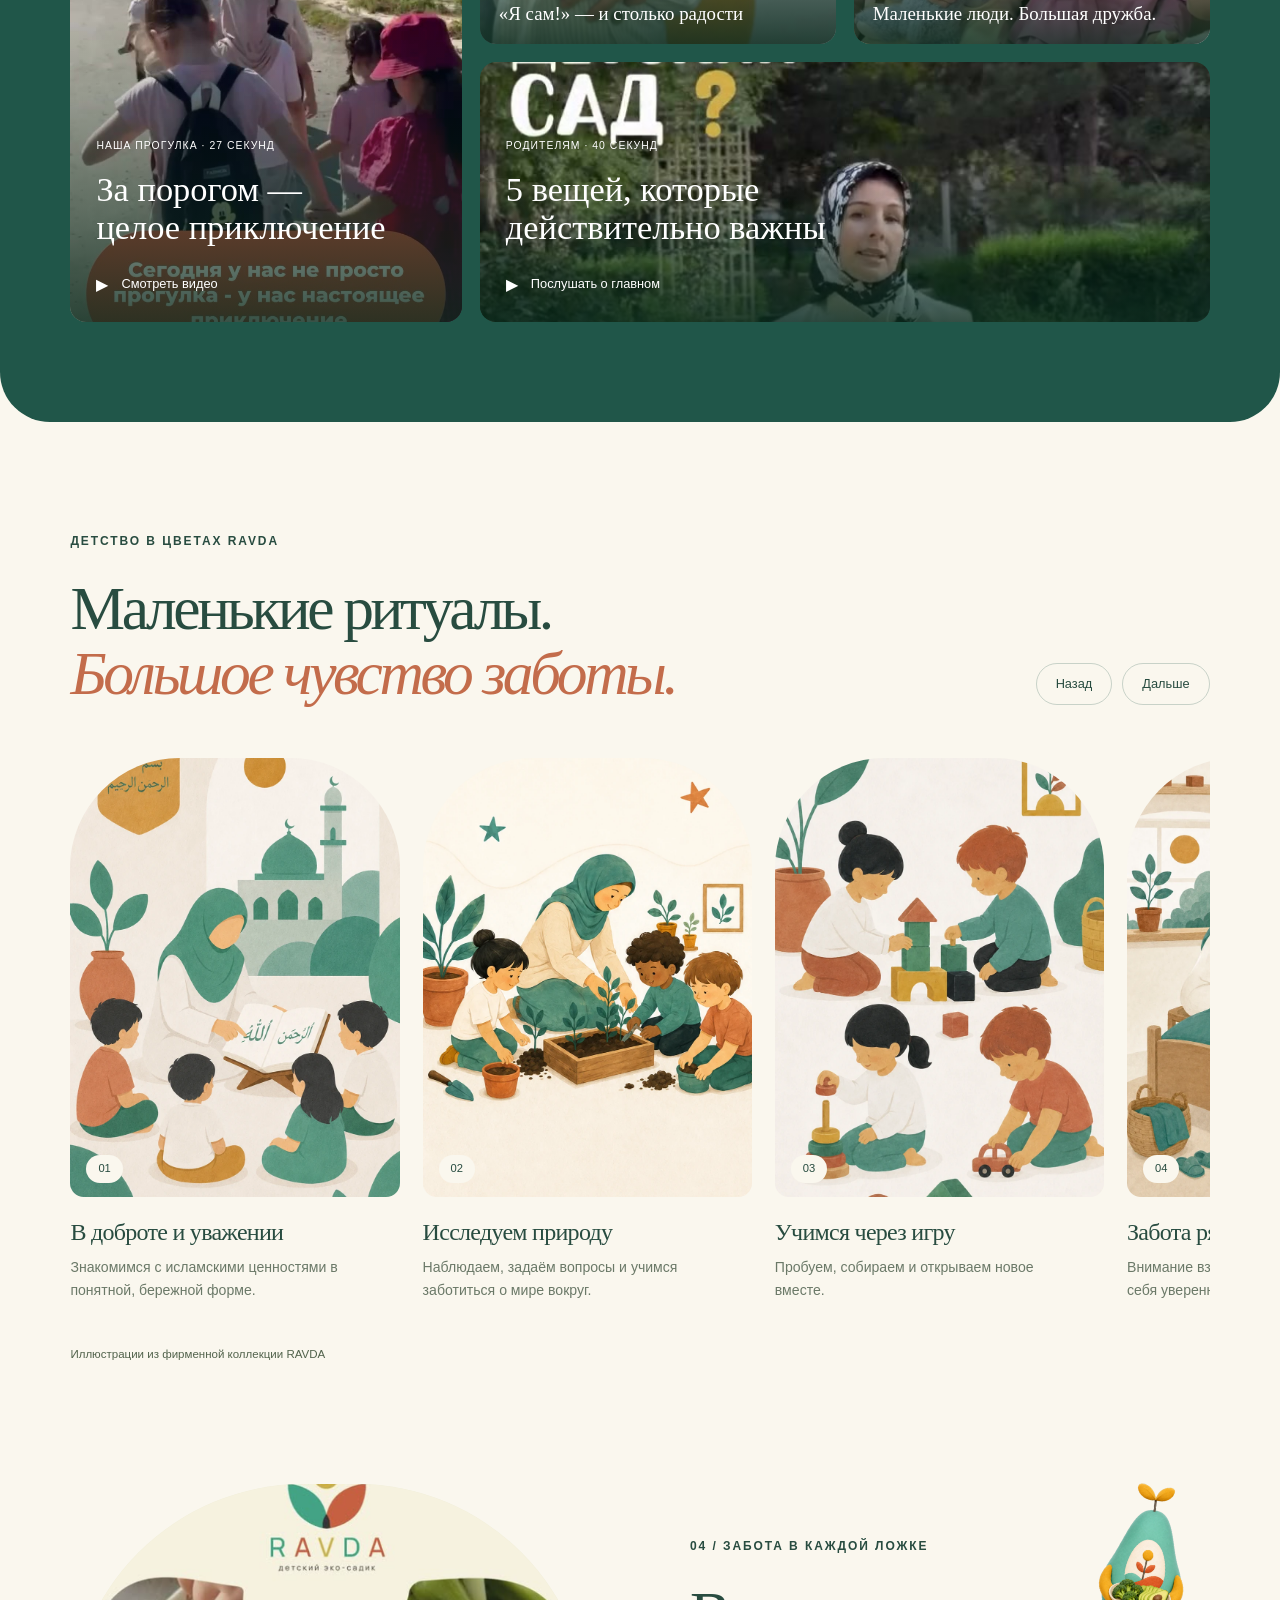
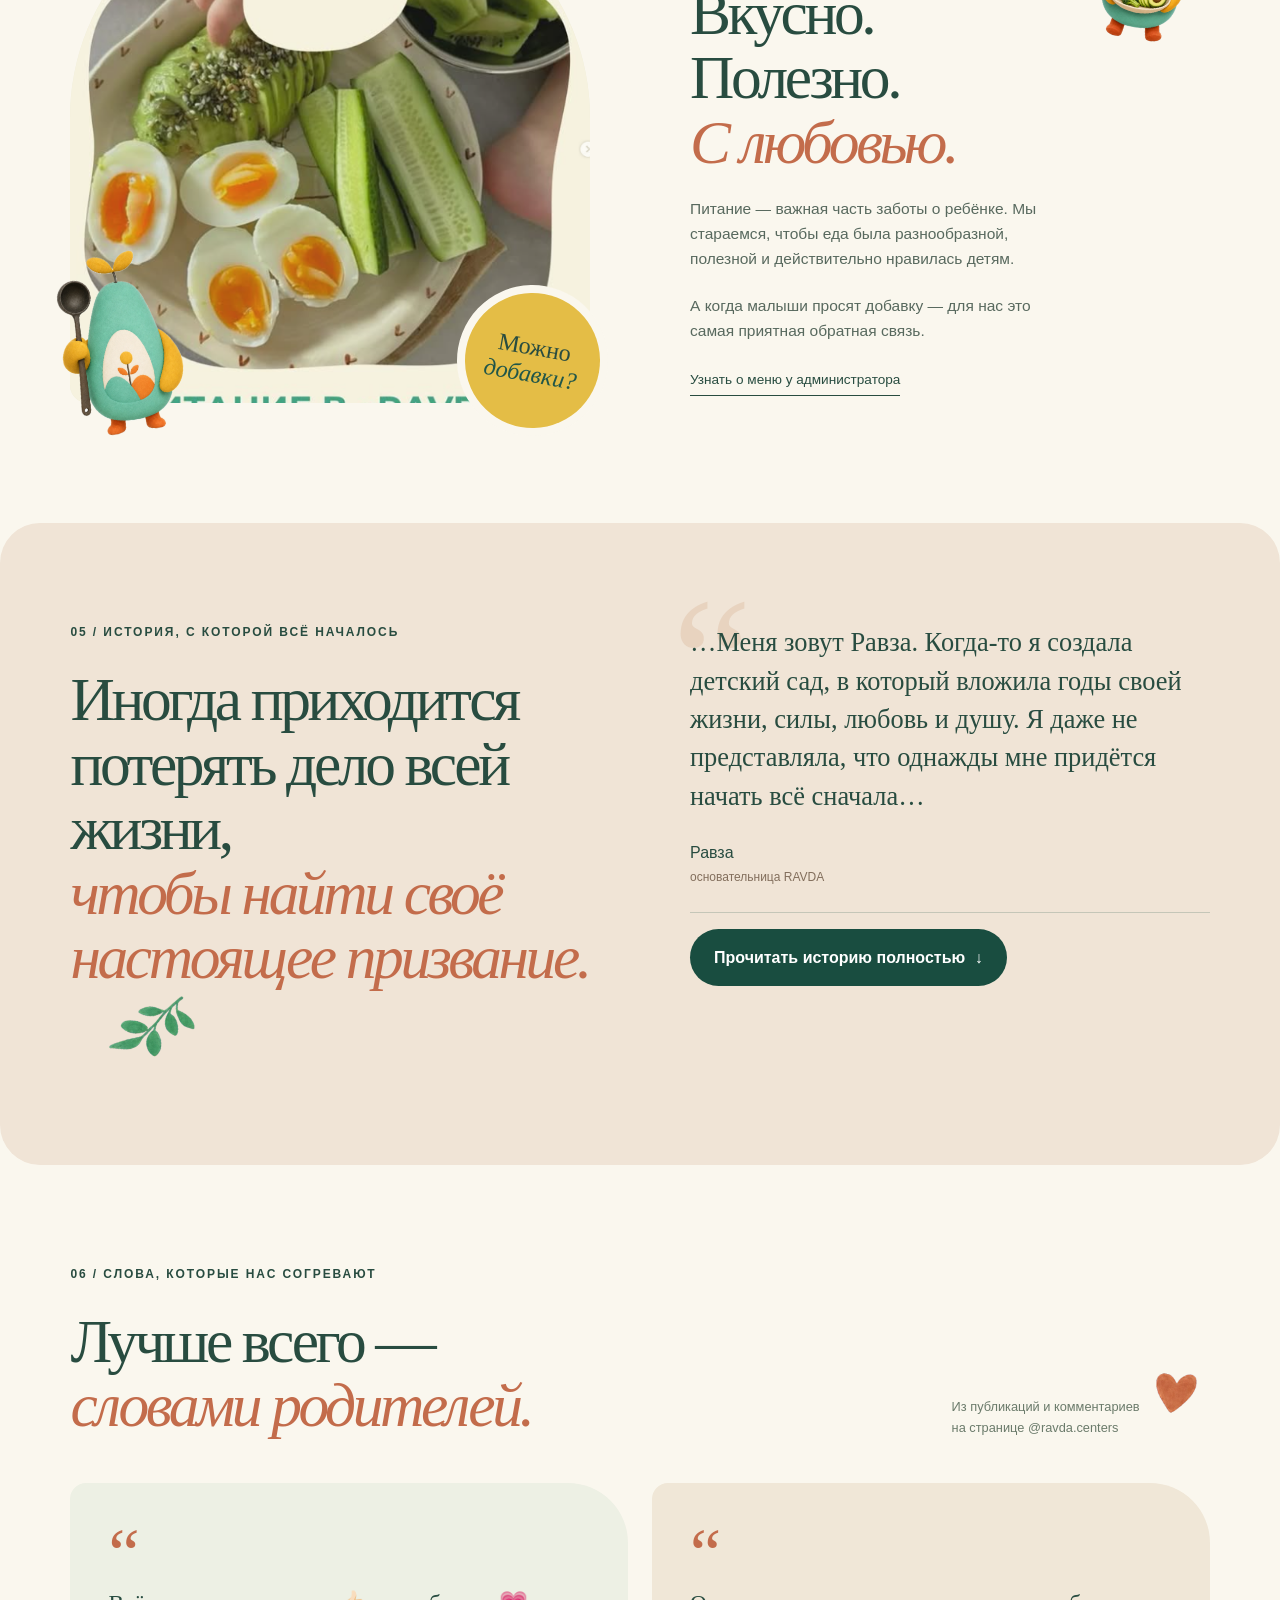
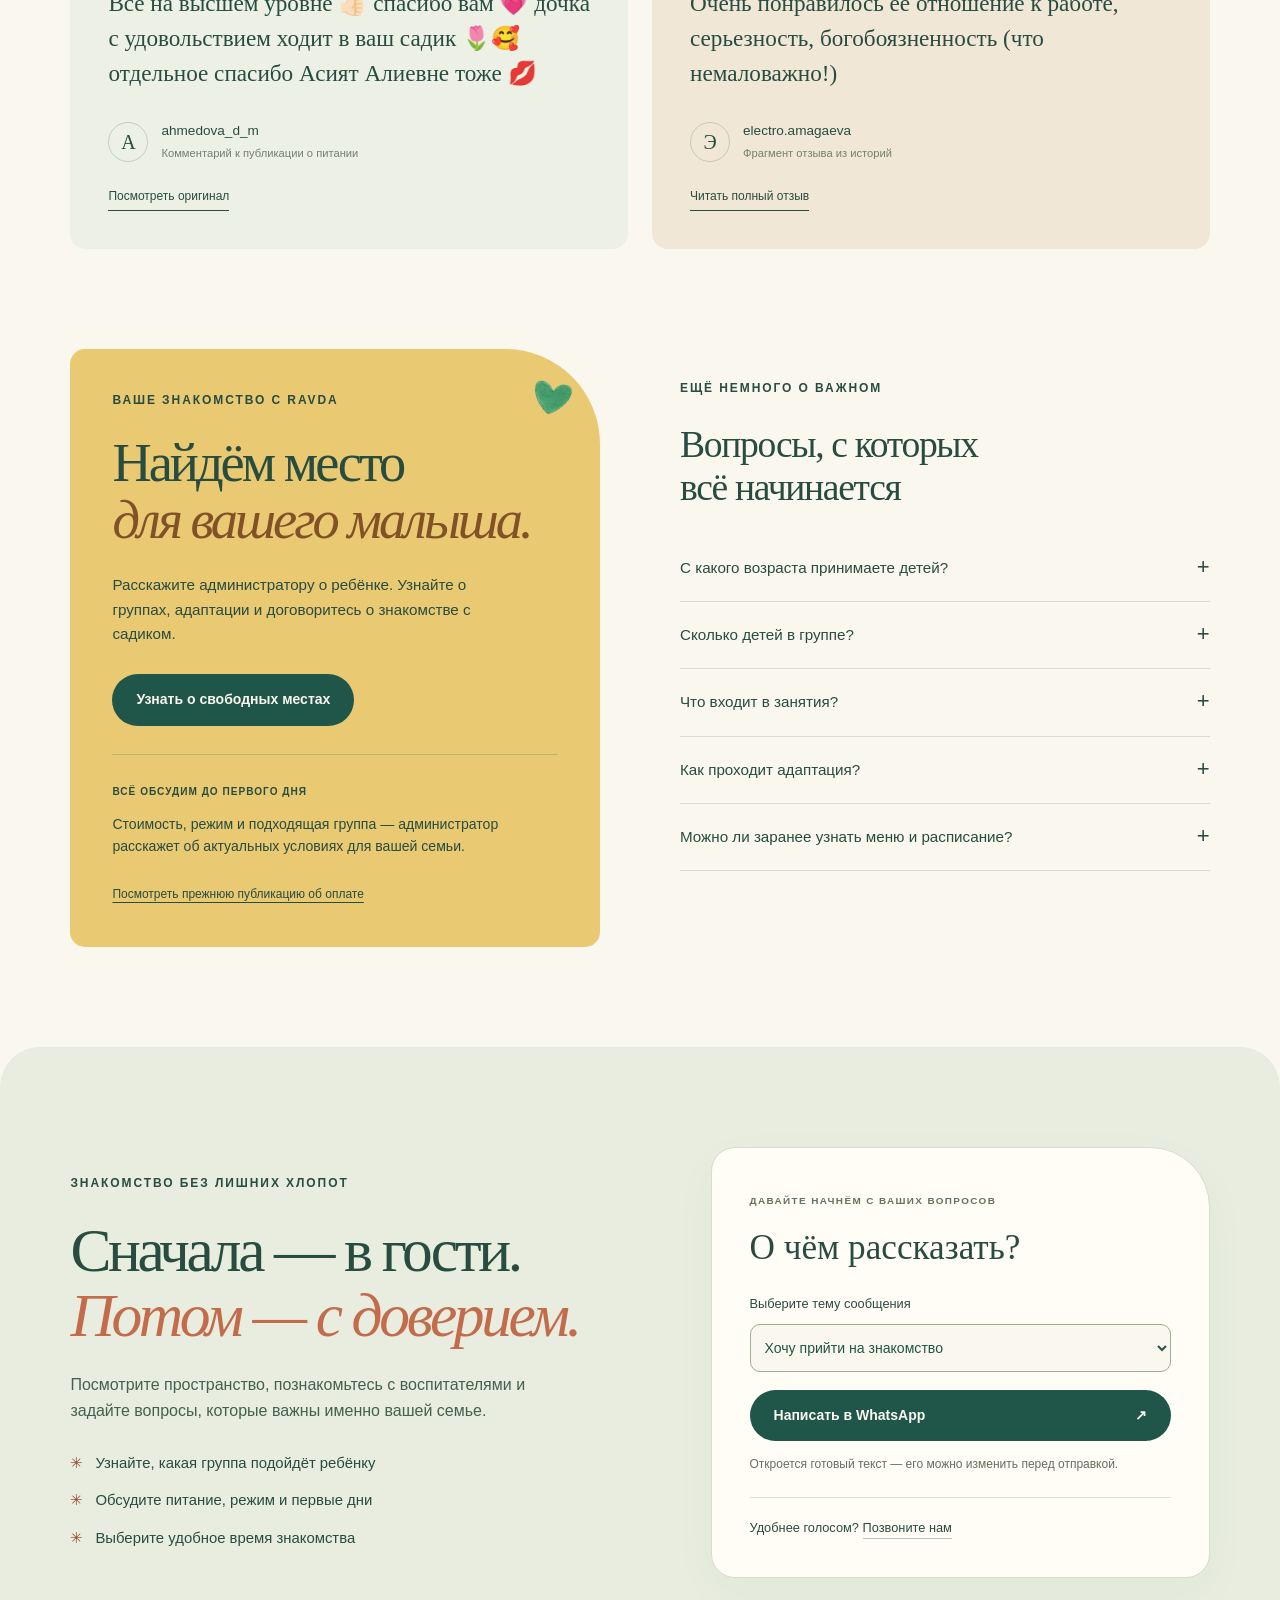
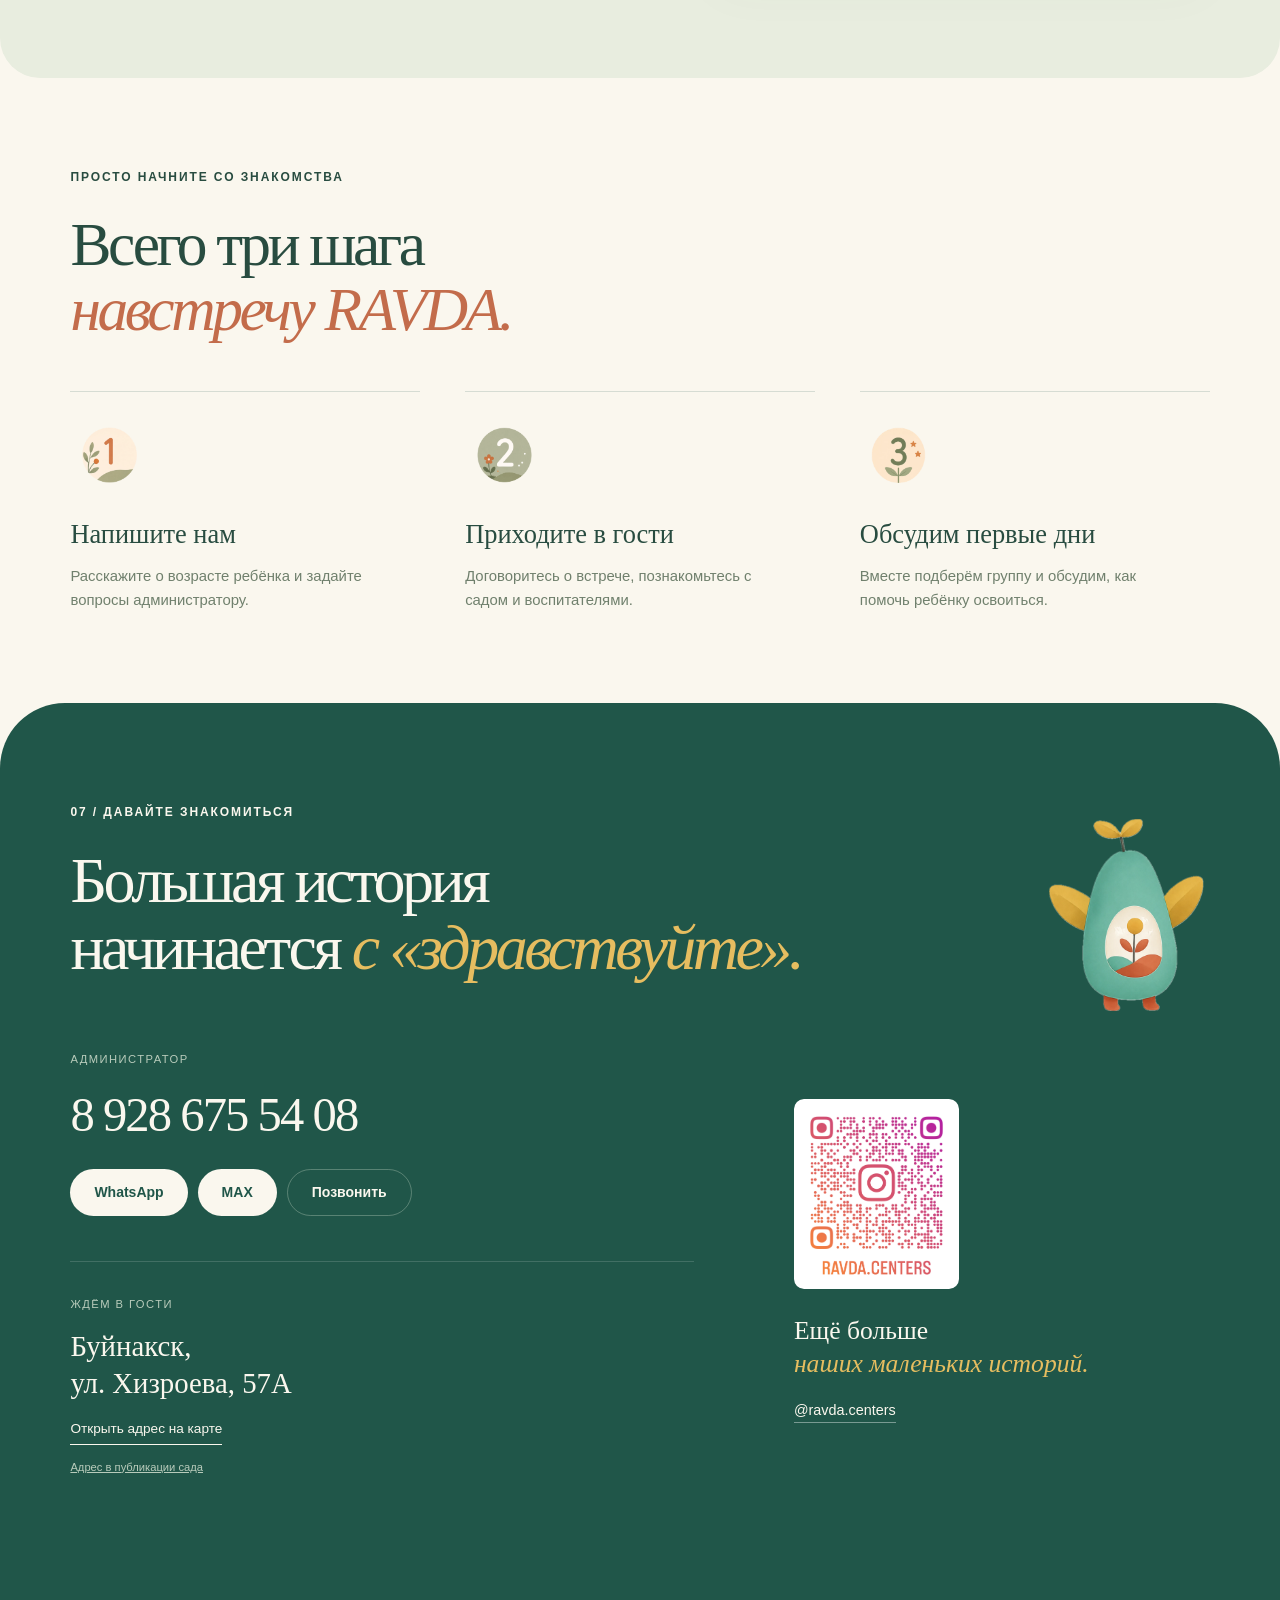
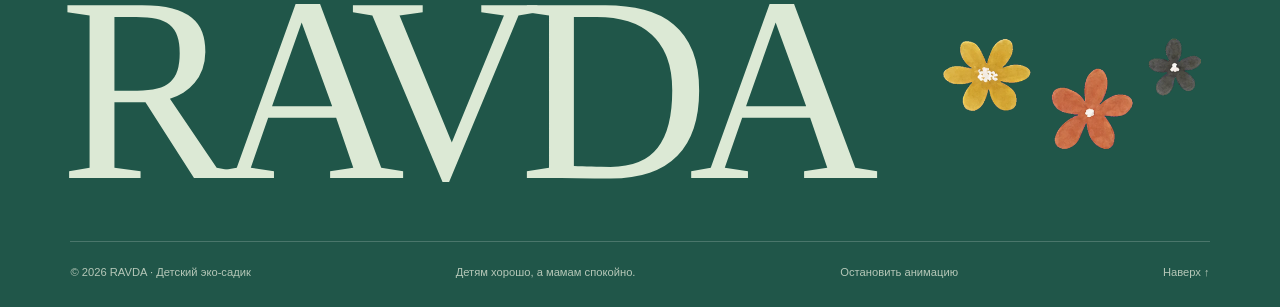
==== commit 0c38d598: "Keep working video until replacement media is uploaded" ====
--- a/index.html
+++ b/index.html
@@ -26,7 +26,7 @@
 <main id="main" tabindex="-1">
 <section class="hero section garden-hero" id="home">
 <div class="hero-copy"><p class="eyebrow">БУЙНАКСК · ДЕТСКИЙ ЭКО-САДИК</p><h1>Большой мир.<br>Маленькие шаги.<br><em>Счастливое детство.</em></h1><p class="hero-description">Детский сад, где есть время заметить каждого.<br>Языки, творчество и подготовка к школе —<br>в тёплой атмосфере заботы и уважения.</p><div class="hero-actions"><a class="button primary" href="https://wa.me/79286755408?text=Здравствуйте!%20Хотим%20познакомиться%20с%20садиком%20RAVDA." target="_blank" rel="noopener">Записаться на знакомство <span aria-hidden="true">↗</span></a><a class="hero-secondary" href="#life">Посмотреть жизнь сада <span aria-hidden="true">↓</span></a></div><p class="hero-location">Буйнакск · ул. Хизроева, 57А</p><button id="intro-trigger" class="intro-trigger" aria-controls="hero-film" aria-expanded="false"><span class="intro-thumb"><img src="assets/teacher.jpg" alt="" width="720" height="1280"><i>▶</i></span><span><strong>Почувствуйте атмосферу RAVDA</strong><small class="video-hint">Наведите или нажмите, чтобы посмотреть</small></span></button><div class="hero-trust"><span>до <strong>15</strong> детей в группе</span><span>до <strong>10</strong> в младшей</span></div></div>
-<div class="hero-world new-world"><img class="decor decor-flags" src="assets/brand/decor-7.webp" alt="" aria-hidden="true"><div class="stage-halo" aria-hidden="true"></div><div class="character-caption"><span>ВАШ МАЛЕНЬКИЙ ПРОВОДНИК</span><p id="hero-speech" aria-live="polite">Привет! Я росток Равда.<br>Давай познакомимся с нашим садом?</p></div><div id="character-stage"></div><img id="character-fallback" src="assets/brand/mascot-5.webp" alt="Фирменный росток RAVDA приветствует вас" width="900" height="1200"><div class="character-actions"><button id="wave-button" aria-label="Попросить персонажа помахать">Помаши мне</button><button id="tour-button">Расскажи о садике</button><button id="voice-button" aria-pressed="true">Выключить голос</button></div><p class="stage-instruction">Нажмите на росток — он вам ответит</p><div class="hero-film" id="hero-film" hidden><video id="intro-video" src="assets/intro-ravda.mp4" poster="assets/teacher.jpg" muted playsinline preload="none" aria-label="Атмосфера детского сада RAVDA"></video><button id="close-intro" aria-label="Вернуться к персонажу">×</button><div class="film-controls"><button id="intro-play" aria-label="Пауза">Ⅱ</button><button id="intro-sound" aria-pressed="false">Включить звук</button><span id="intro-time">0:00 / 0:13</span><input id="intro-progress" type="range" min="0" max="40" value="0" step="0.1" aria-label="Позиция видео"></div></div></div>
+<div class="hero-world new-world"><img class="decor decor-flags" src="assets/brand/decor-7.webp" alt="" aria-hidden="true"><div class="stage-halo" aria-hidden="true"></div><div class="character-caption"><span>ВАШ МАЛЕНЬКИЙ ПРОВОДНИК</span><p id="hero-speech" aria-live="polite">Привет! Я росток Равда.<br>Давай познакомимся с нашим садом?</p></div><div id="character-stage"></div><img id="character-fallback" src="assets/brand/mascot-5.webp" alt="Фирменный росток RAVDA приветствует вас" width="900" height="1200"><div class="character-actions"><button id="wave-button" aria-label="Попросить персонажа помахать">Помаши мне</button><button id="tour-button">Расскажи о садике</button><button id="voice-button" aria-pressed="true">Выключить голос</button></div><p class="stage-instruction">Нажмите на росток — он вам ответит</p><div class="hero-film" id="hero-film" hidden><video id="intro-video" src="assets/choose.mp4" poster="assets/teacher.jpg" muted playsinline preload="none" aria-label="Атмосфера детского сада RAVDA"></video><button id="close-intro" aria-label="Вернуться к персонажу">×</button><div class="film-controls"><button id="intro-play" aria-label="Пауза">Ⅱ</button><button id="intro-sound" aria-pressed="false">Включить звук</button><span id="intro-time">0:00 / 0:13</span><input id="intro-progress" type="range" min="0" max="40" value="0" step="0.1" aria-label="Позиция видео"></div></div></div>
 </section>
 <div class="ribbon" aria-label="Играем, исследуем, дружим, растём"><div class="ribbon-track"><span>ИГРАЕМ <b>✳</b> ИССЛЕДУЕМ <b>✳</b> ДРУЖИМ <b>✳</b> РАСТЁМ <b>✳</b> </span><span aria-hidden="true">ИГРАЕМ <b>✳</b> ИССЛЕДУЕМ <b>✳</b> ДРУЖИМ <b>✳</b> РАСТЁМ <b>✳</b> </span></div></div>
 <section class="section about" id="about"><div class="section-heading reveal"><p class="eyebrow">01 / С ЗАБОТОЙ О ГЛАВНОМ</p><h2>У каждого ребёнка —<br>свой темп. <em>И целый мир.</em></h2><p class="section-intro">Мы создали RAVDA, чтобы дети росли в доброте и уважении — к себе, своей семье и окружающему миру. Здесь можно пробовать, задавать вопросы и быть собой.</p></div><div class="values-grid"><article class="value-card value-green reveal"><img class="value-mascot" src="assets/brand/mascot-1.webp" alt="" aria-hidden="true" loading="lazy"><span class="card-index">01</span><h3>Замечаем<br>каждого</h3><p>Небольшие группы дают больше пространства для общения и внимания.</p><div class="value-number">до 15<small>детей в группе</small></div></article><article class="value-card value-peach reveal"><img class="value-mascot" src="assets/brand/mascot-5.webp" alt="" aria-hidden="true" loading="lazy"><span class="card-index">02</span><h3>Бережно<br>знакомимся</h3><p>В младшей группе — до 10 детей. Первые шаги в новом месте обсуждаем вместе с родителями.</p><div class="value-number">до 10<small>детей в младшей группе</small></div></article><article class="value-card value-yellow reveal"><img class="value-mascot" src="assets/brand/mascot-6.webp" alt="" aria-hidden="true" loading="lazy"><span class="card-index">03</span><h3>Растём<br>в доброте</h3><p>Знакомимся с исламскими ценностями в понятной и бережной форме. Учимся уважению и заботе.</p><div class="value-word">семья<small>наши общие ценности</small></div></article></div></section>
--- a/enhancements.css
+++ b/enhancements.css
@@ -0,0 +1 @@
+.founder-story{margin-top:1.5rem;border-top:1px solid rgba(25,77,64,.2);padding-top:1rem}.founder-story summary{cursor:pointer;display:inline-flex;align-items:center;gap:.6rem;background:#194d40;color:white;border-radius:99px;padding:1rem 1.5rem;font-weight:600;min-height:48px}.founder-story summary::marker{content:""}.founder-story summary::-webkit-details-marker{display:none}.founder-story[open] summary span{transform:rotate(180deg)}.founder-story-text{max-width:62ch;padding:1.25rem 0;line-height:1.85}.founder-story-text p+p{margin-top:1.2em}:where(a,button,summary,input):focus-visible{outline:3px solid #194d40;outline-offset:3px}section{scroll-margin-top:80px}@media(prefers-reduced-motion:reduce){html{scroll-behavior:auto!important}*,*::before,*::after{animation-duration:.01ms!important;transition-duration:.01ms!important}}
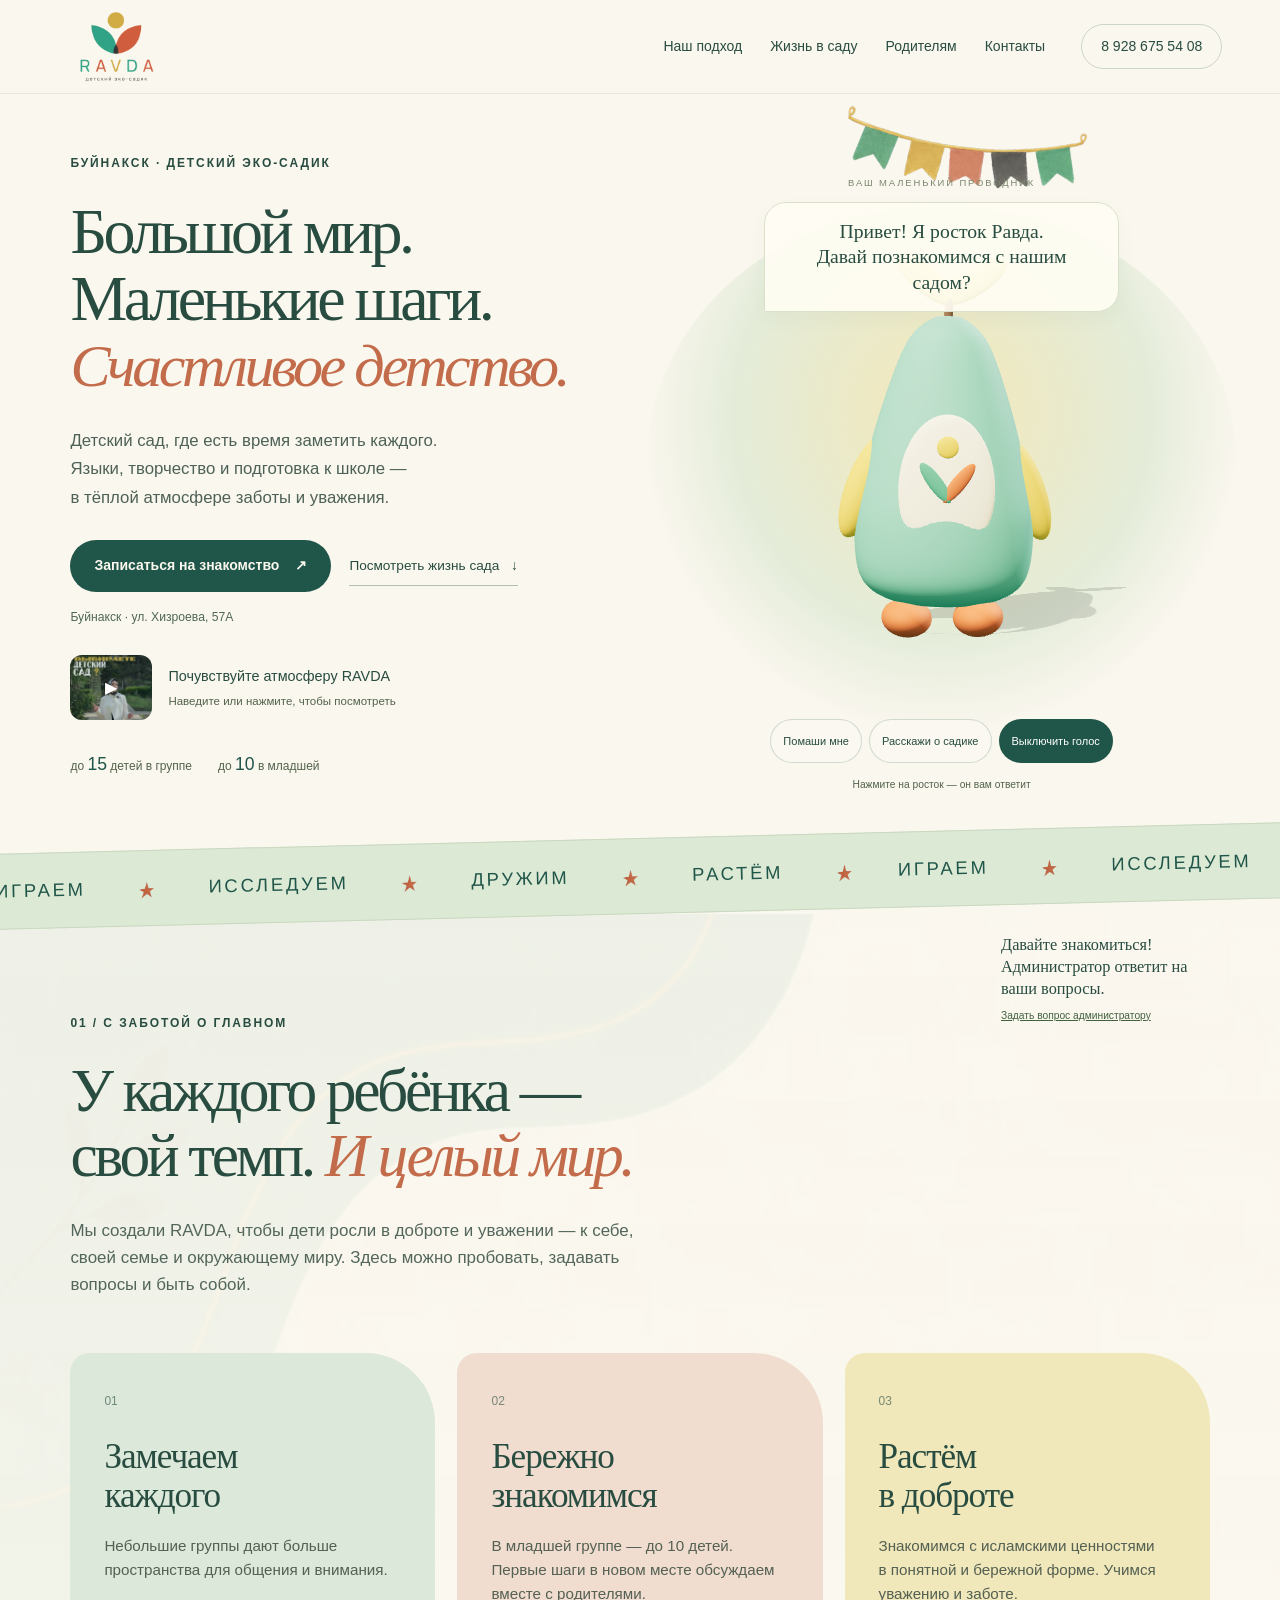
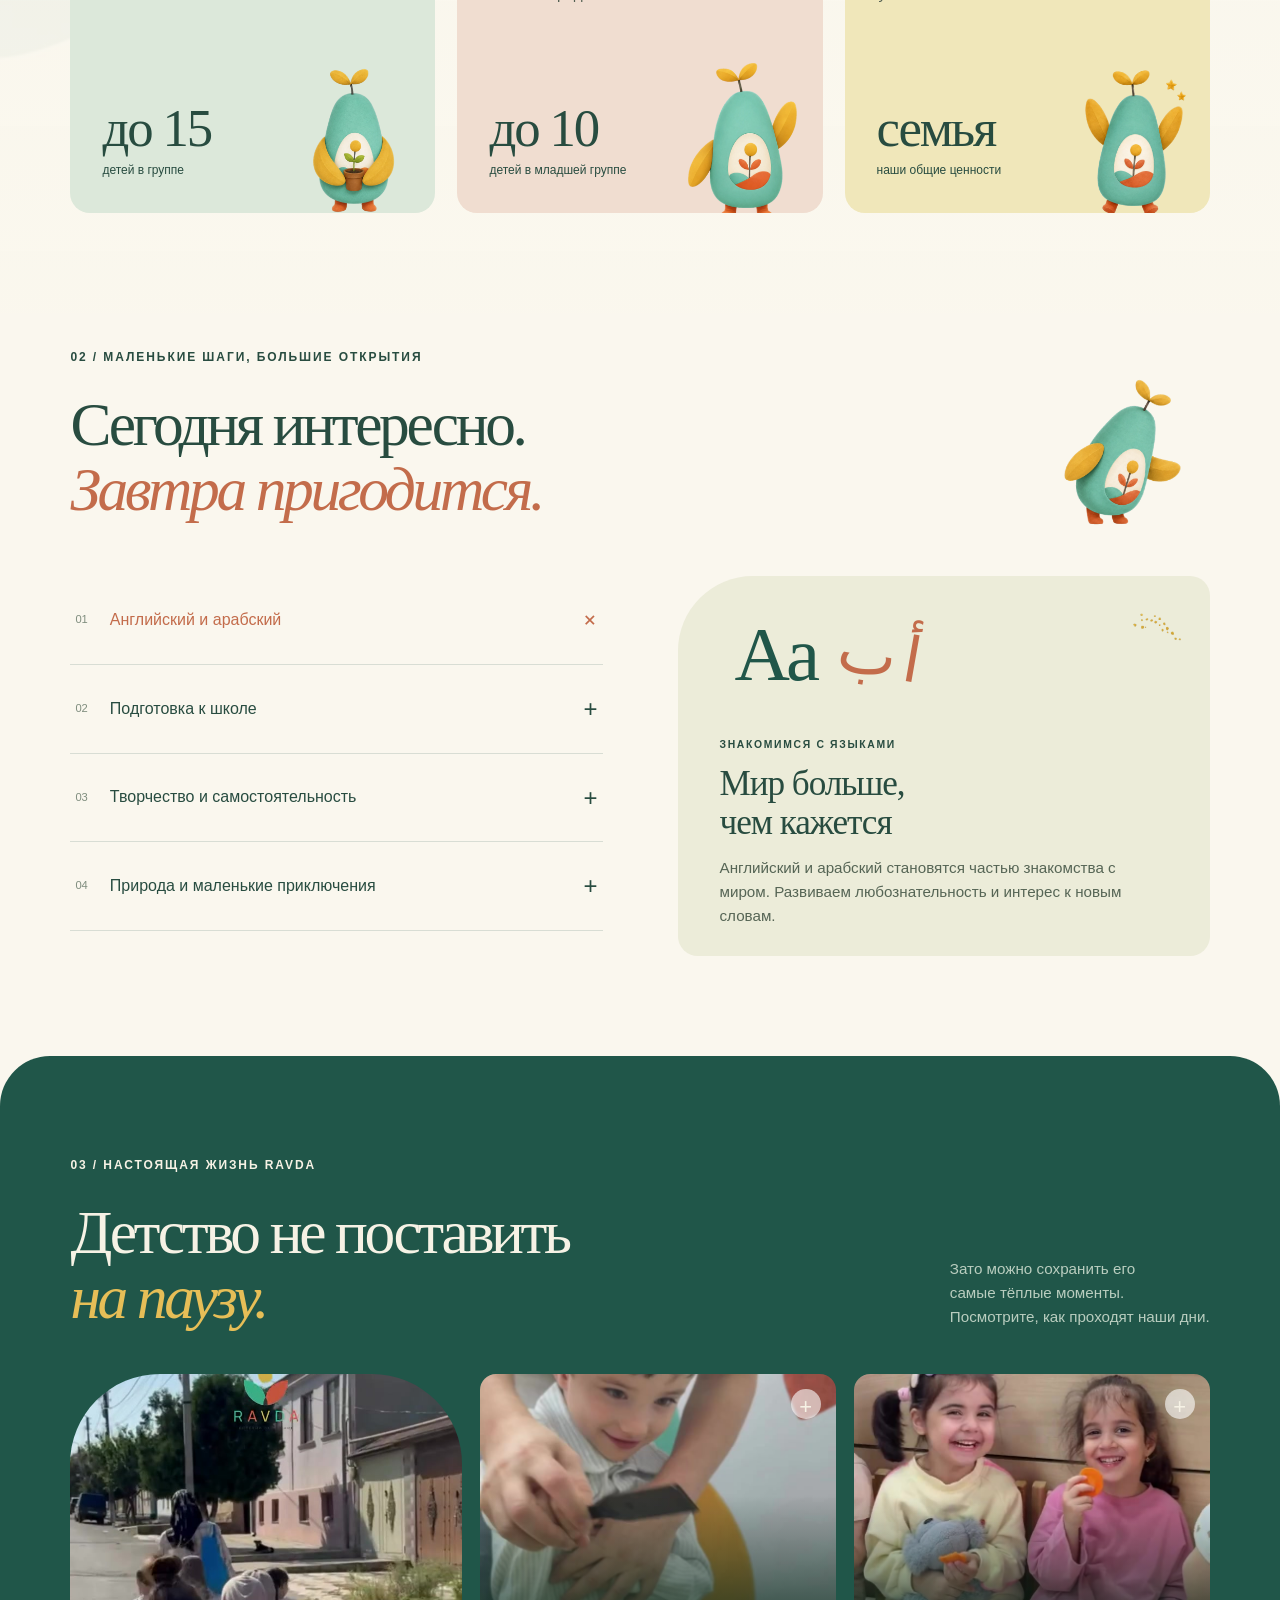
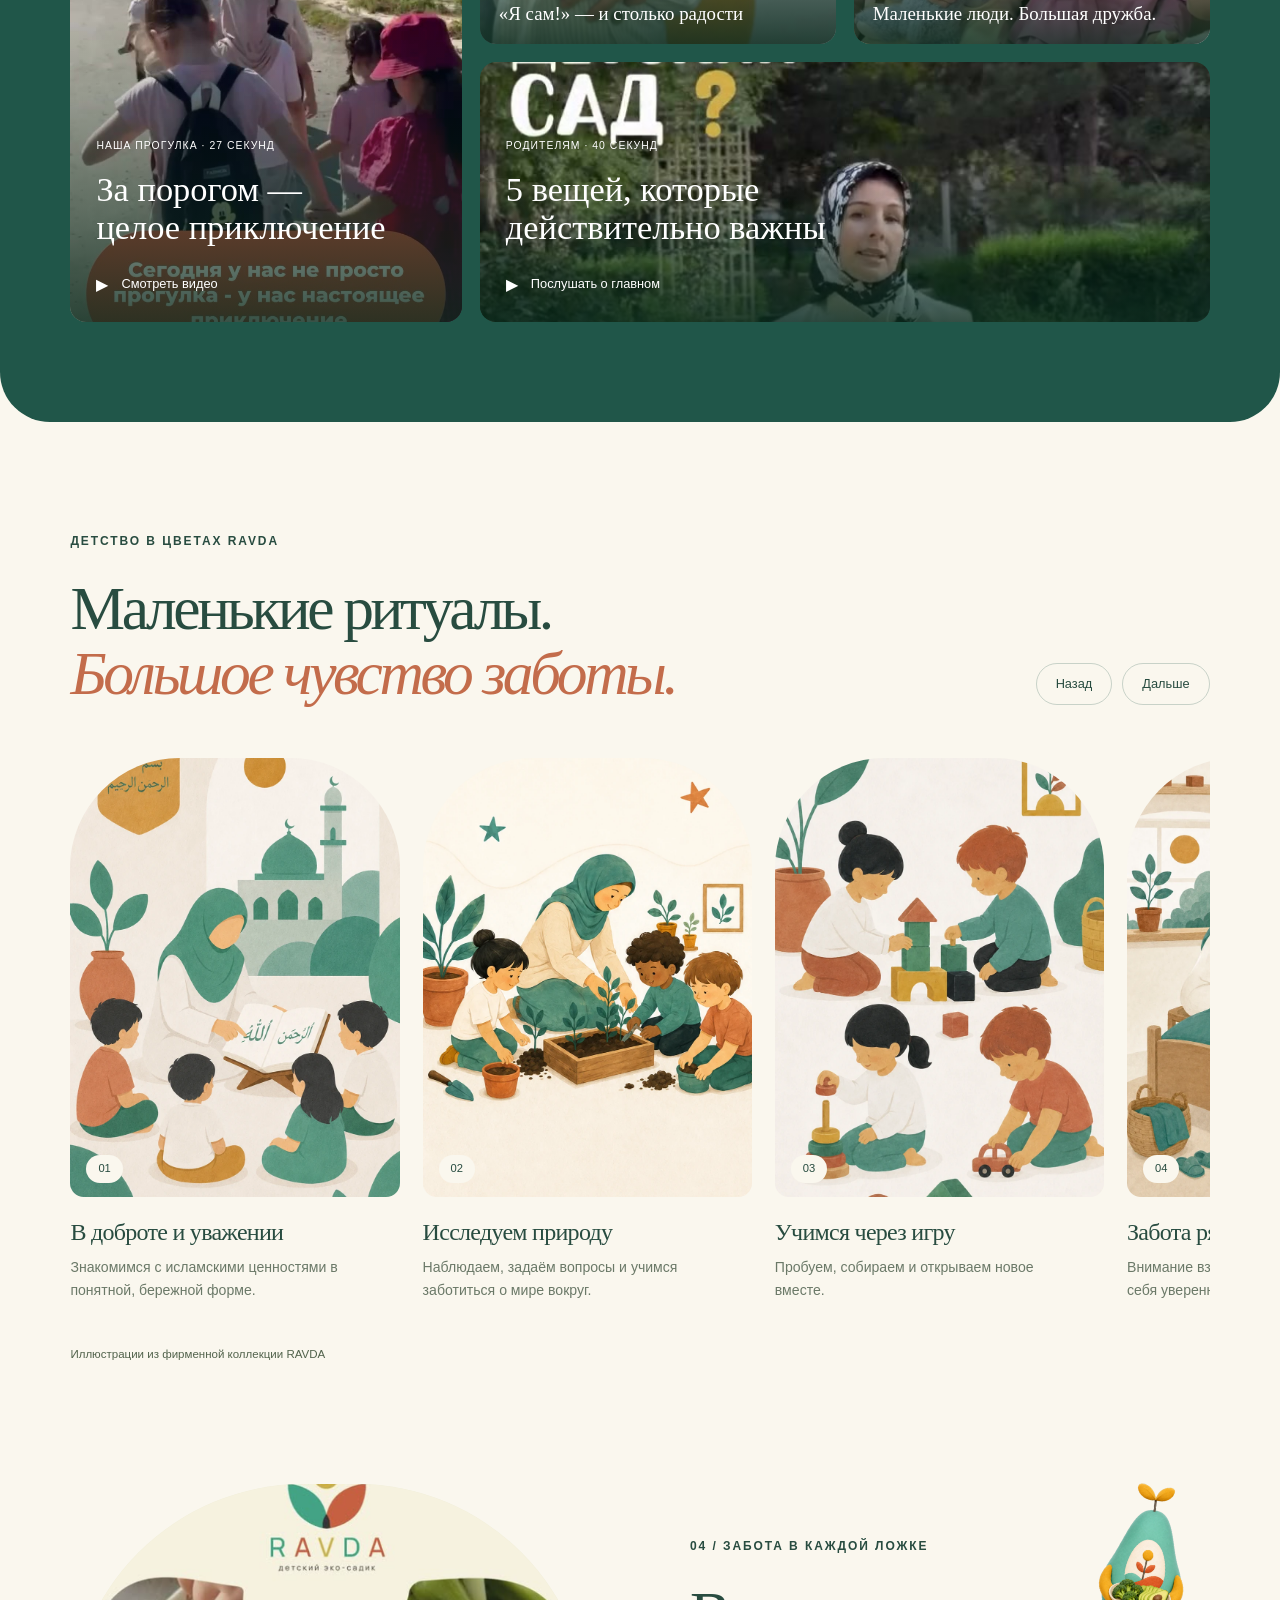
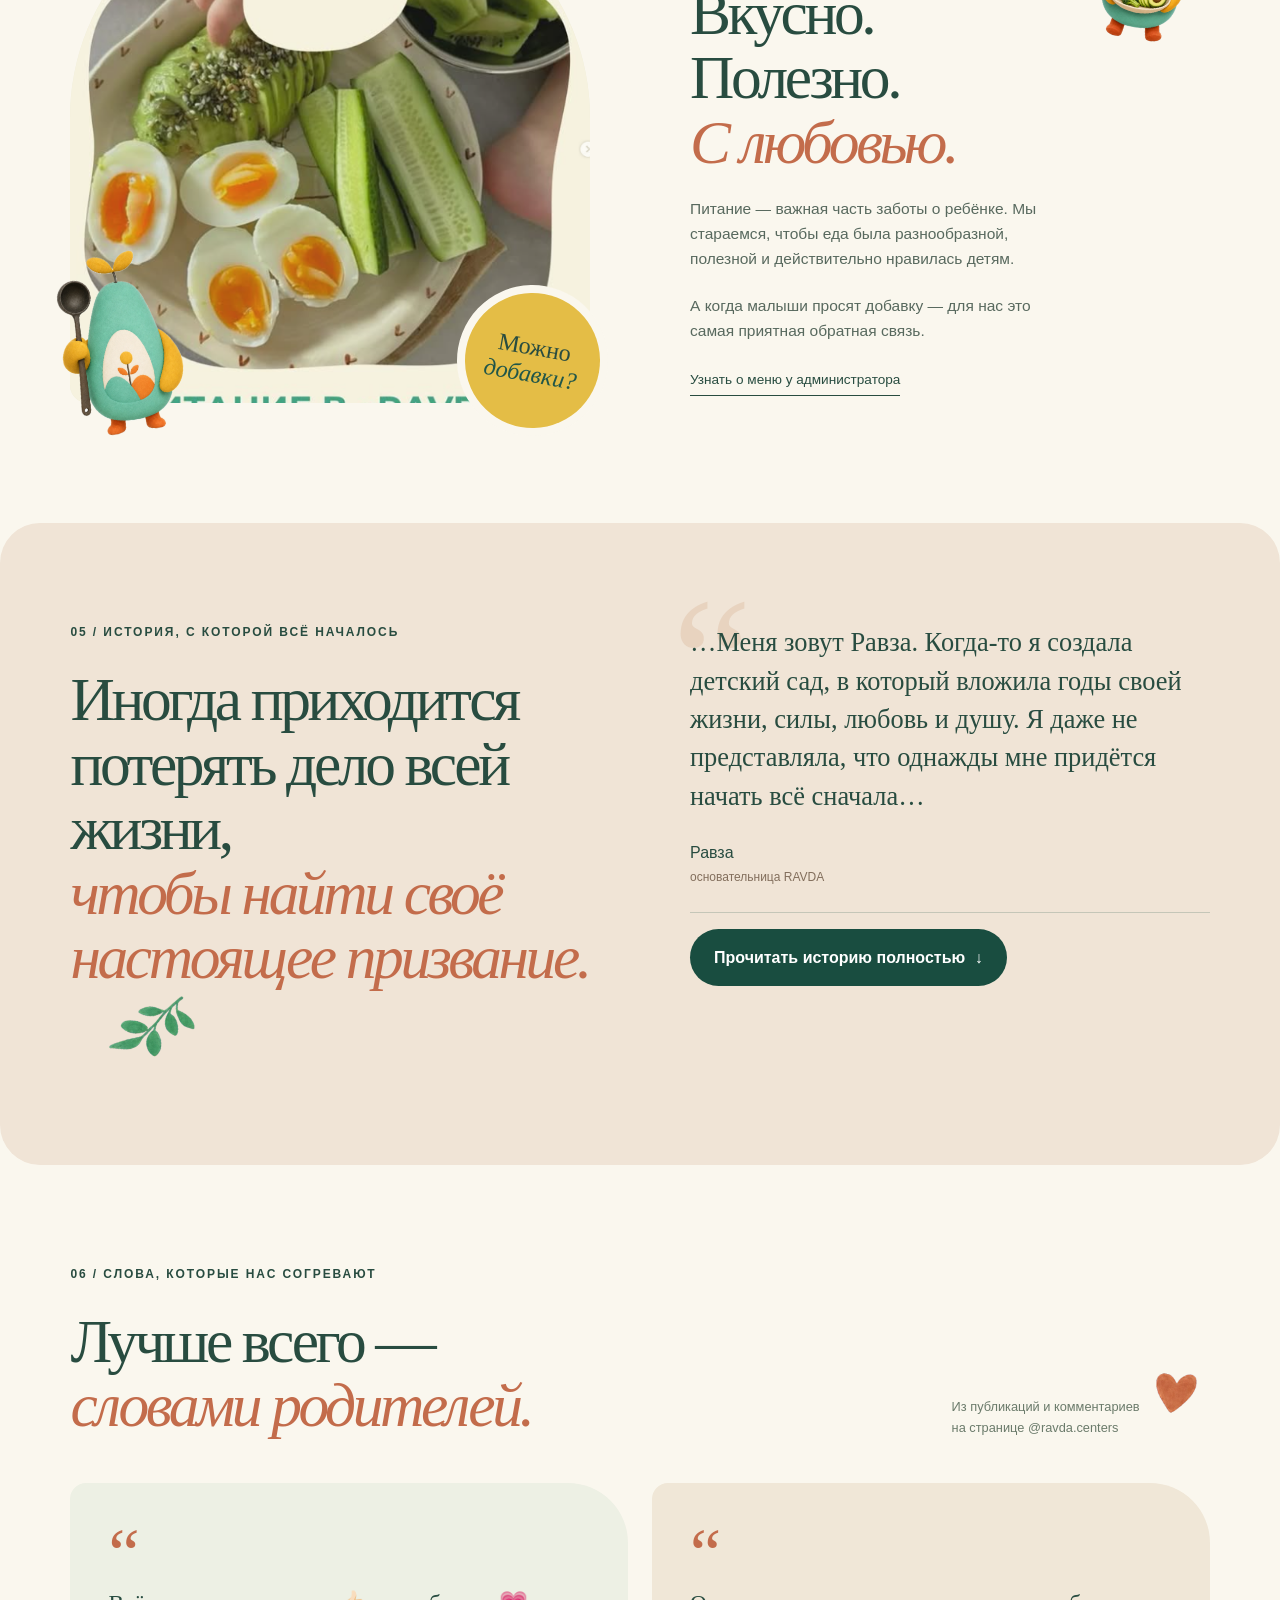
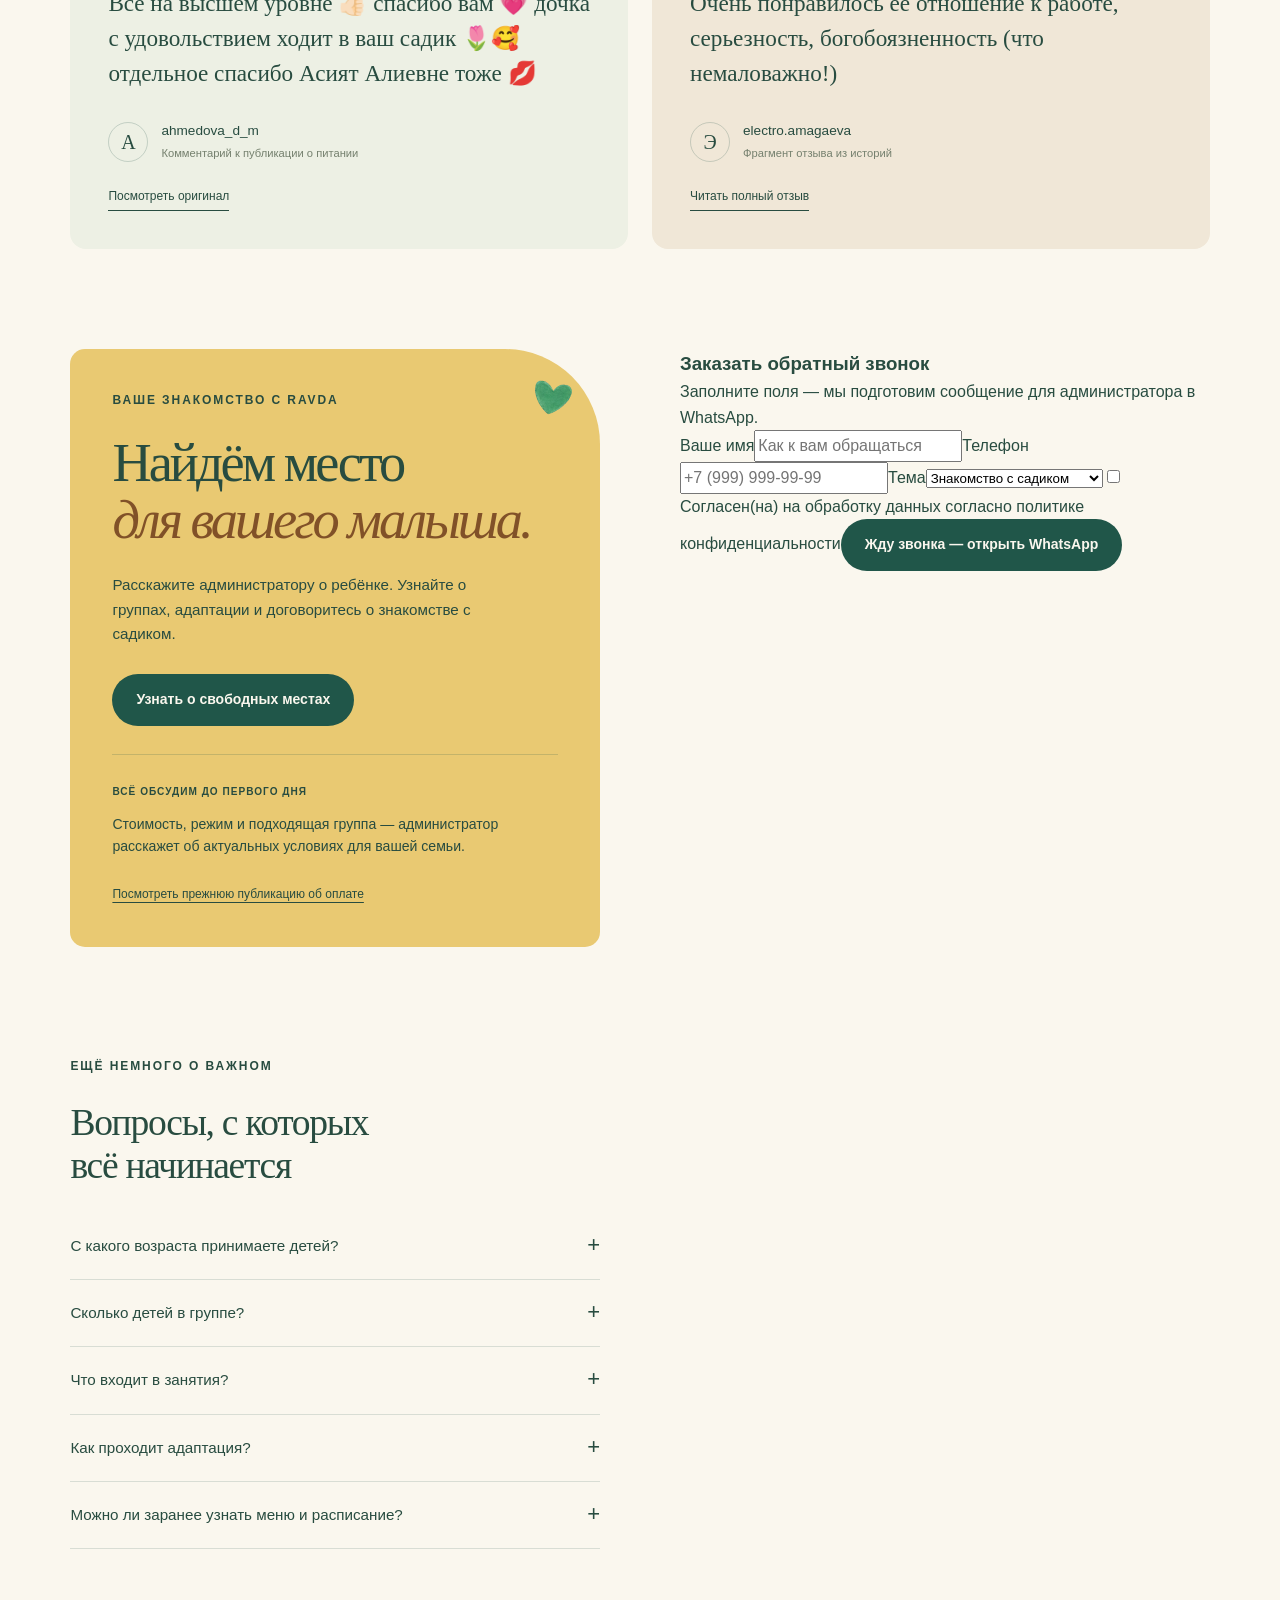
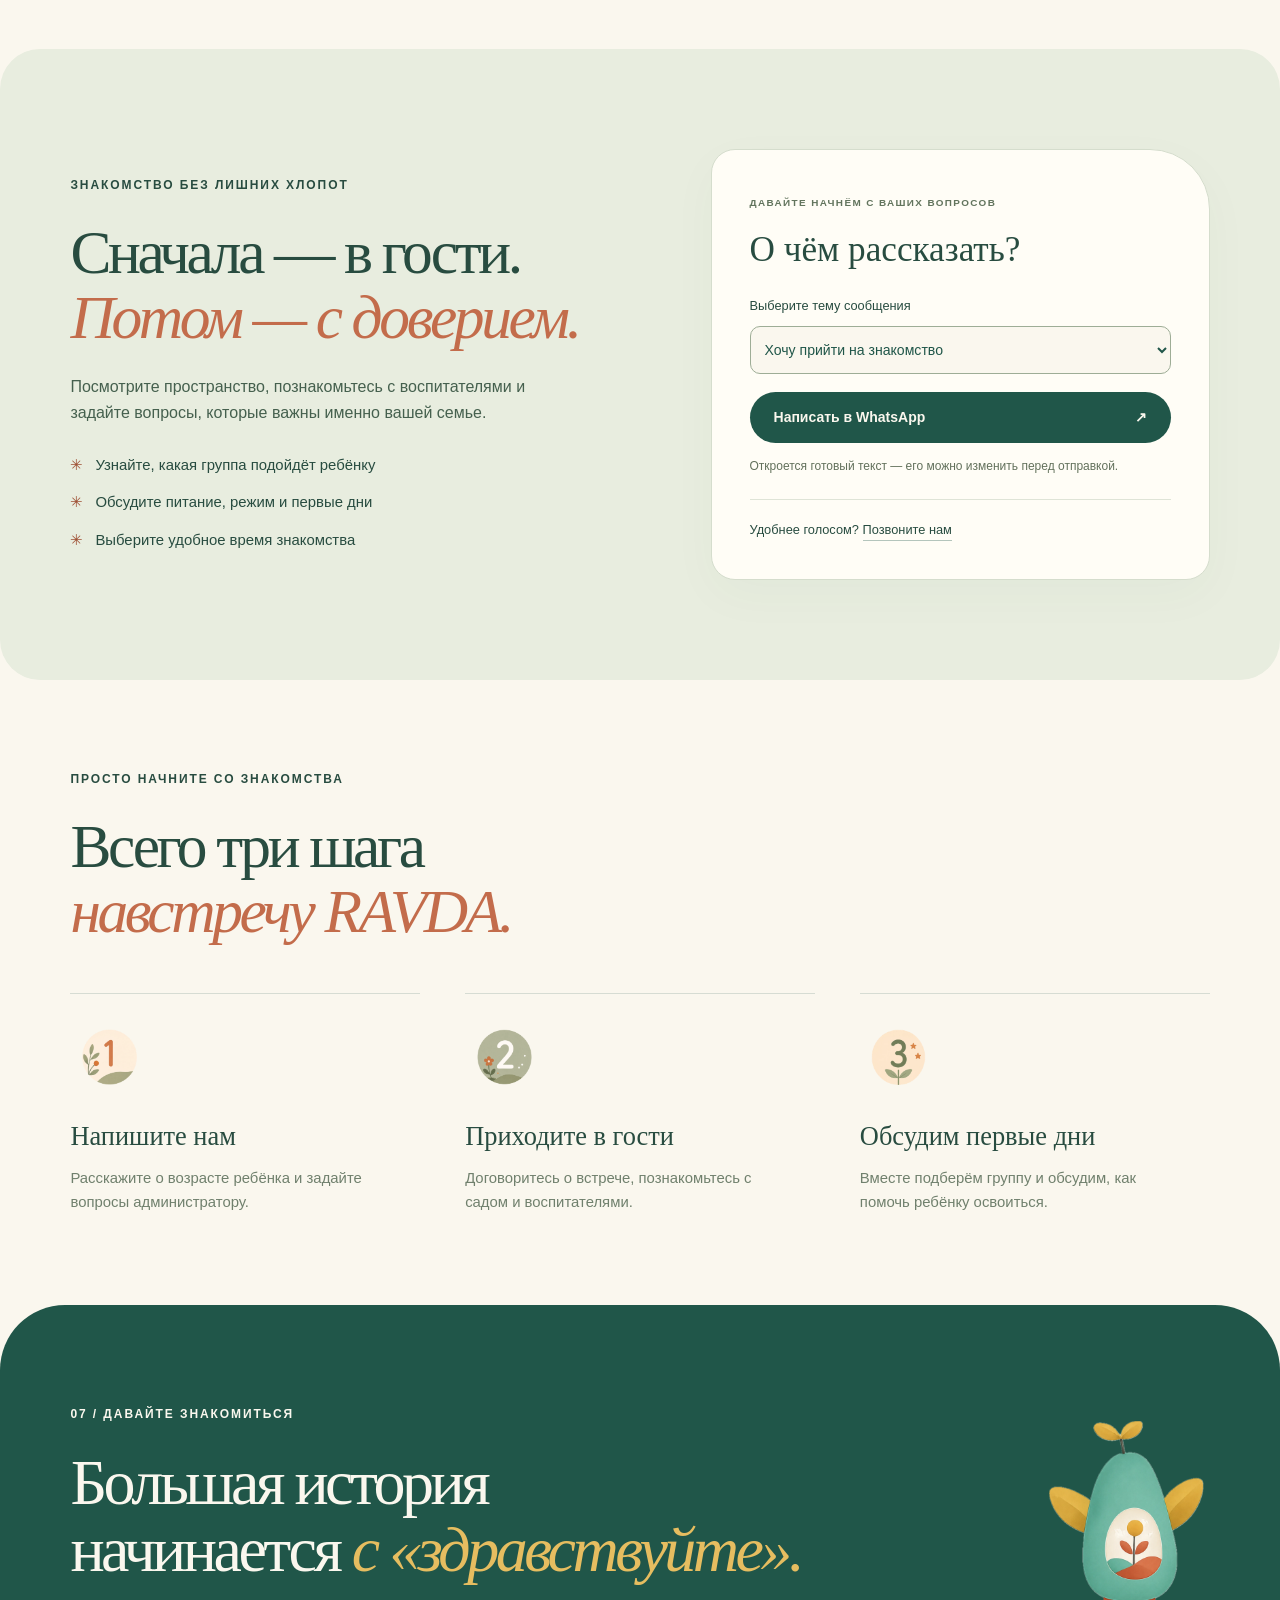
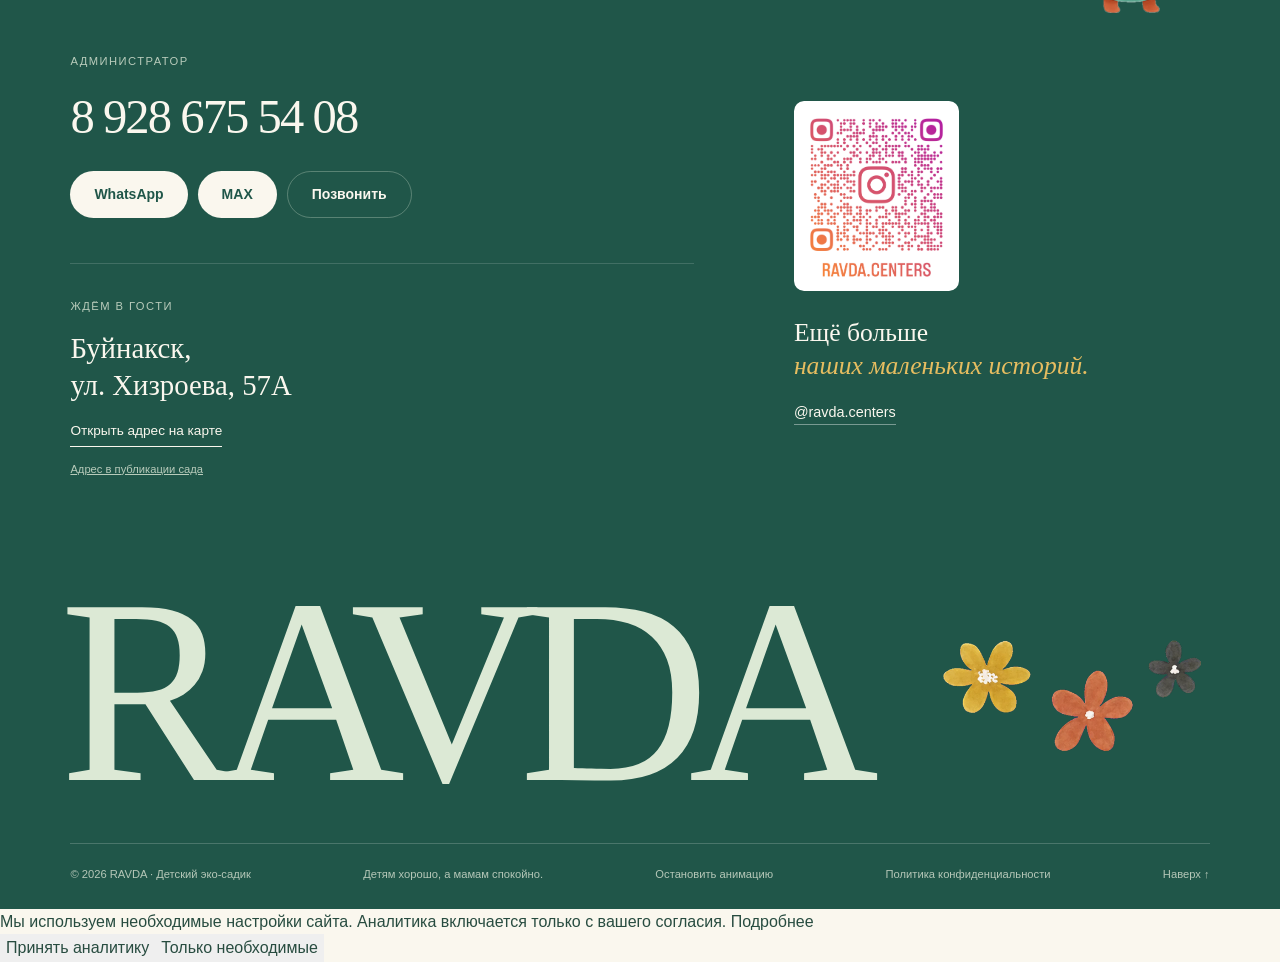
==== commit 1edd9170: "Integrate privacy and WhatsApp callback form with consent banner" ====
--- a/index.html
+++ b/index.html
@@ -18,7 +18,7 @@
 <link rel="icon" type="image/svg+xml" href="data:image/svg+xml,%3Csvg xmlns='http://www.w3.org/2000/svg' viewBox='0 0 100 100'%3E%3Ccircle cx='50' cy='19' r='12' fill='%23d6b440'/%3E%3Cpath d='M50 89Q9 88 6 38Q44 41 50 89' fill='%2346a58a'/%3E%3Cpath d='M50 89Q91 88 94 38Q56 41 50 89' fill='%23cb6848'/%3E%3C/svg%3E">
 <link rel="stylesheet" href="style.css?v=20261008"><link rel="stylesheet" href="garden.css?v=20261008"><script src="app.js?v=20261008" defer></script><script src="garden.js?v=20261008" defer></script><script type="module" src="character.js"></script>
 <script type="application/ld+json">{"@context": "https://schema.org", "@type": "ChildCare", "name": "RAVDA", "url": "https://veanat17.github.io/ravda/", "telephone": "+79286755408", "description": "Детский эко-садик в Буйнакске. Английский и арабский, подготовка к школе, творчество и знакомство с природой.", "address": {"@type": "PostalAddress", "streetAddress": "ул. Хизроева, 57А", "addressLocality": "Буйнакск", "addressCountry": "RU"}, "sameAs": ["https://www.instagram.com/ravda.centers/"]}</script>
-<meta name="robots" content="index,follow"><link rel="preconnect" href="https://wa.me"><link rel="preload" as="image" href="assets/brand/logo-3.webp"><link rel="stylesheet" href="enhancements.css?v=20261008"><script src="enhancements.js?v=20261008" defer></script></head>
+<meta name="robots" content="index,follow"><link rel="preconnect" href="https://wa.me"><link rel="preload" as="image" href="assets/brand/logo-3.webp"><link rel="stylesheet" href="enhancements.css?v=20261008"><script src="enhancements.js?v=20261008" defer></script><script src="cookies.js" defer></script><script src="analytics.js" defer></script><script src="callback-form.js" defer></script><script src="a11y-tabs.js" defer></script></head>
 <body>
 <a class="skip-link" href="#main">Перейти к содержанию</a>
 <div class="scroll-progress" aria-hidden="true"></div>
@@ -35,11 +35,11 @@
 <section class="daybook section" id="daybook"><div class="section-top reveal"><div><p class="eyebrow">ДЕТСТВО В ЦВЕТАХ RAVDA</p><h2>Маленькие ритуалы.<br><em>Большое чувство заботы.</em></h2></div><div class="day-controls"><button id="day-prev" aria-label="Предыдущая иллюстрация">Назад</button><button id="day-next" aria-label="Следующая иллюстрация">Дальше</button></div></div><div class="day-track" id="day-track" tabindex="0" aria-label="Иллюстрированная жизнь сада"><article class="day-card"><button data-image="assets/brand/story-1.webp" data-caption="В доброте и уважении — фирменная иллюстрация RAVDA"><img src="assets/brand/story-1.webp" alt="В доброте и уважении" width="900" height="1600" loading="lazy"><span>01</span></button><h3>В доброте и уважении</h3><p>Знакомимся с исламскими ценностями в понятной, бережной форме.</p></article><article class="day-card"><button data-image="assets/brand/story-2.webp" data-caption="Исследуем природу — фирменная иллюстрация RAVDA"><img src="assets/brand/story-2.webp" alt="Исследуем природу" width="900" height="1600" loading="lazy"><span>02</span></button><h3>Исследуем природу</h3><p>Наблюдаем, задаём вопросы и учимся заботиться о мире вокруг.</p></article><article class="day-card"><button data-image="assets/brand/story-3.webp" data-caption="Учимся через игру — фирменная иллюстрация RAVDA"><img src="assets/brand/story-3.webp" alt="Учимся через игру" width="900" height="1600" loading="lazy"><span>03</span></button><h3>Учимся через игру</h3><p>Пробуем, собираем и открываем новое вместе.</p></article><article class="day-card"><button data-image="assets/brand/story-4.webp" data-caption="Забота рядом — фирменная иллюстрация RAVDA"><img src="assets/brand/story-4.webp" alt="Забота рядом" width="900" height="1600" loading="lazy"><span>04</span></button><h3>Забота рядом</h3><p>Внимание взрослого помогает почувствовать себя увереннее.</p></article><article class="day-card"><button data-image="assets/brand/story-5.webp" data-caption="Время отдохнуть — фирменная иллюстрация RAVDA"><img src="assets/brand/story-5.webp" alt="Время отдохнуть" width="900" height="1600" loading="lazy"><span>05</span></button><h3>Время отдохнуть</h3><p>После открытий и игр важно восстановить силы.</p></article><article class="day-card"><button data-image="assets/brand/story-6.webp" data-caption="Вкусные моменты — фирменная иллюстрация RAVDA"><img src="assets/brand/story-6.webp" alt="Вкусные моменты" width="900" height="1600" loading="lazy"><span>06</span></button><h3>Вкусные моменты</h3><p>Полезная, разнообразная еда и тёплая атмосфера за столом.</p></article><article class="day-card"><button data-image="assets/brand/story-7.webp" data-caption="Творим по-своему — фирменная иллюстрация RAVDA"><img src="assets/brand/story-7.webp" alt="Творим по-своему" width="900" height="1600" loading="lazy"><span>07</span></button><h3>Творим по-своему</h3><p>Даём любознательности и воображению пространство.</p></article></div><p class="illustration-note">Иллюстрации из фирменной коллекции RAVDA</p></section><section class="food section"><div class="food-visual reveal"><div class="food-frame"><img src="assets/food-post.png" alt="Публикация RAVDA о питании: яйца, авокадо, огурцы и киви" loading="lazy" width="1112" height="880"></div><span class="food-sticker">Можно<br><em>добавки?</em></span><img class="cook-guide" src="assets/brand/mascot-7.webp" alt="" aria-hidden="true" loading="lazy"></div><div class="food-copy reveal"><img class="food-guide" src="assets/brand/mascot-8.webp" alt="Персонаж RAVDA с тарелкой полезной еды" loading="lazy"><p class="eyebrow">04 / ЗАБОТА В КАЖДОЙ ЛОЖКЕ</p><h2>Вкусно.<br>Полезно.<br><em>С любовью.</em></h2><p>Питание — важная часть заботы о ребёнке. Мы стараемся, чтобы еда была разнообразной, полезной и действительно нравилась детям.</p><p>А когда малыши просят добавку — для нас это самая приятная обратная связь.</p><a class="text-link" href="https://wa.me/79286755408?text=Здравствуйте!%20Можно%20узнать%20меню%20садика%20RAVDA?" target="_blank" rel="noopener">Узнать о меню у администратора</a></div></section>
 <section class="story section" id="story"><div class="story-heading reveal"><img class="story-branch" src="assets/brand/decor-2.webp" alt="" aria-hidden="true" loading="lazy"><p class="eyebrow">05 / ИСТОРИЯ, С КОТОРОЙ ВСЁ НАЧАЛОСЬ</p><h2>Иногда приходится потерять дело всей жизни,<br><em>чтобы найти своё настоящее призвание.</em></h2></div><div class="story-body reveal"><span class="quote-mark" aria-hidden="true">“</span><blockquote>…Меня зовут Равза. Когда-то я создала детский сад, в который вложила годы своей жизни, силы, любовь и душу. Я даже не представляла, что однажды мне придётся начать всё сначала…</blockquote><p class="quote-credit">Равза <span>основательница RAVDA</span></p><details class="founder-story"><summary>Прочитать историю полностью <span aria-hidden="true">↓</span></summary><div class="founder-story-text"><p>Меня зовут Равза. Ранее я являлась основателем детского сада KIDS ACADEMY.</p><p>Я вложила в него годы своей жизни, силы, любовь и душу. Это был проект, который я создавала всем сердцем.</p><p>Но в какой-то момент моя жизнь изменилась, и детский сад KIDS ACADEMY перестал принадлежать мне.</p><p>Было непросто принять, что дело, которому я посвятила столько лет, больше мне не принадлежит. Но именно тогда я поняла, что не хочу отказываться от того, что люблю больше всего, — работать с детьми и создавать для них пространство, в котором они будут расти счастливыми.</p><p>Так родилась Равда.</p><p>Равда — это мой новый путь. Здесь снова есть всё, во что я верю, что считаю важным и правильным. Я начинаю заново, но уже с большим опытом, знаниями и пониманием того, каким должен быть современный детский сад.</p><p>Если вы захотите пройти этот путь вместе со мной, я буду искренне рада приветствовать вас в Равда.</p></div></details></div></section>
 <section class="parents section" id="parents"><div class="section-top reveal"><div><p class="eyebrow">06 / СЛОВА, КОТОРЫЕ НАС СОГРЕВАЮТ</p><h2>Лучше всего —<br><em>словами родителей.</em></h2></div><span class="review-source">Из публикаций и комментариев<br>на странице @ravda.centers</span></div><div class="reviews"><article class="review-card reveal"><span class="quote-small" aria-hidden="true">“</span><blockquote>Всё на высшем уровне 👍🏻 спасибо вам 💗 дочка с удовольствием ходит в ваш садик 🌷🥰 отдельное спасибо Асият Алиевне тоже 💋</blockquote><div class="review-author"><span class="avatar">А</span><div>ahmedova_d_m<small>Комментарий к публикации о питании</small></div></div><button class="text-link" data-image="assets/food-post.png" data-caption="Оригинальная публикация и комментарии в Instagram RAVDA">Посмотреть оригинал</button></article><article class="review-card review-light reveal"><span class="quote-small" aria-hidden="true">“</span><blockquote>Очень понравилось ее отношение к работе, серьезность, богобоязненность (что немаловажно!)</blockquote><div class="review-author"><span class="avatar">Э</span><div>electro.amagaeva<small>Фрагмент отзыва из историй</small></div></div><button class="text-link" data-image="assets/review.png" data-caption="Полный отзыв electro.amagaeva из историй RAVDA">Читать полный отзыв</button></article></div></section>
-<section class="join section"><div class="join-card reveal"><img class="join-heart" src="assets/brand/decor-6.webp" alt="" aria-hidden="true" loading="lazy"><p class="eyebrow">ВАШЕ ЗНАКОМСТВО С RAVDA</p><h2>Найдём место<br><em>для вашего малыша.</em></h2><p>Расскажите администратору о ребёнке. Узнайте о группах, адаптации и договоритесь о знакомстве с садиком.</p><a class="button primary" href="https://wa.me/79286755408?text=Здравствуйте!%20Подскажите,%20есть%20ли%20места%20в%20RAVDA?" target="_blank" rel="noopener">Узнать о свободных местах</a><div class="admission-note"><span>ВСЁ ОБСУДИМ ДО ПЕРВОГО ДНЯ</span><p>Стоимость, режим и подходящая группа — администратор расскажет об актуальных условиях для вашей семьи.</p></div><button class="small-link" data-image="assets/price-story.png" data-caption="Стоимость из публикации RAVDA">Посмотреть прежнюю публикацию об оплате</button></div><div class="faq reveal"><p class="eyebrow">ЕЩЁ НЕМНОГО О ВАЖНОМ</p><h3>Вопросы, с которых<br>всё начинается</h3><details><summary>С какого возраста принимаете детей?</summary><p>В профиле сада указан возраст от 1,5 до 7 лет. Подходящую группу и возможность приёма по возрасту уточните у администратора — он поможет сориентироваться.</p></details><details><summary>Сколько детей в группе?</summary><p>Не более 15 детей, в младшей группе — до 10. Наличие мест уточняйте перед записью.</p><button class="small-link" data-image="assets/group-story.png" data-caption="Информация о группах из историй RAVDA">Посмотреть публикацию</button></details><details><summary>Что входит в занятия?</summary><p>Английский и арабский, подготовка к школе, творчество, развитие самостоятельности и знакомство с природой. Программу для возраста вашего ребёнка расскажет администратор.</p></details><details><summary>Как проходит адаптация?</summary><p>Начните со знакомства с воспитателем. Расскажите о привычках и особенностях ребёнка, а подходящий порядок первых посещений обсудите вместе с командой сада.</p></details><details><summary>Можно ли заранее узнать меню и расписание?</summary><p>Да, напишите администратору. Уточните актуальное меню, часы работы, режим дня и вопросы индивидуального питания до первого посещения.</p></details></div></section>
+<section class="join section"><div class="join-card reveal"><img class="join-heart" src="assets/brand/decor-6.webp" alt="" aria-hidden="true" loading="lazy"><p class="eyebrow">ВАШЕ ЗНАКОМСТВО С RAVDA</p><h2>Найдём место<br><em>для вашего малыша.</em></h2><p>Расскажите администратору о ребёнке. Узнайте о группах, адаптации и договоритесь о знакомстве с садиком.</p><a class="button primary" href="https://wa.me/79286755408?text=Здравствуйте!%20Подскажите,%20есть%20ли%20места%20в%20RAVDA?" target="_blank" rel="noopener">Узнать о свободных местах</a><div class="admission-note"><span>ВСЁ ОБСУДИМ ДО ПЕРВОГО ДНЯ</span><p>Стоимость, режим и подходящая группа — администратор расскажет об актуальных условиях для вашей семьи.</p></div><button class="small-link" data-image="assets/price-story.png" data-caption="Стоимость из публикации RAVDA">Посмотреть прежнюю публикацию об оплате</button></div><div class="callback-box"><h3>Заказать обратный звонок</h3><p>Заполните поля — мы подготовим сообщение для администратора в WhatsApp.</p><form id="callback"><label>Ваше имя<input name="person" autocomplete="name" minlength="2" required placeholder="Как к вам обращаться"></label><label>Телефон<input name="phone" type="tel" inputmode="tel" autocomplete="tel" required placeholder="+7 (999) 999-99-99"></label><label>Тема<select name="topic"><option>Знакомство с садиком</option><option>Свободные места</option><option>Стоимость и расписание</option><option>Другой вопрос</option></select></label><label class="callback-agree"><input type="checkbox" name="agree" required> Согласен(на) на обработку данных согласно <a href="privacy.html" target="_blank" rel="noopener">политике конфиденциальности</a></label><button class="button primary" type="submit">Жду звонка — открыть WhatsApp</button><p role="status" aria-live="polite"></p></form></div><div class="faq reveal"><p class="eyebrow">ЕЩЁ НЕМНОГО О ВАЖНОМ</p><h3>Вопросы, с которых<br>всё начинается</h3><details><summary>С какого возраста принимаете детей?</summary><p>В профиле сада указан возраст от 1,5 до 7 лет. Подходящую группу и возможность приёма по возрасту уточните у администратора — он поможет сориентироваться.</p></details><details><summary>Сколько детей в группе?</summary><p>Не более 15 детей, в младшей группе — до 10. Наличие мест уточняйте перед записью.</p><button class="small-link" data-image="assets/group-story.png" data-caption="Информация о группах из историй RAVDA">Посмотреть публикацию</button></details><details><summary>Что входит в занятия?</summary><p>Английский и арабский, подготовка к школе, творчество, развитие самостоятельности и знакомство с природой. Программу для возраста вашего ребёнка расскажет администратор.</p></details><details><summary>Как проходит адаптация?</summary><p>Начните со знакомства с воспитателем. Расскажите о привычках и особенностях ребёнка, а подходящий порядок первых посещений обсудите вместе с командой сада.</p></details><details><summary>Можно ли заранее узнать меню и расписание?</summary><p>Да, напишите администратору. Уточните актуальное меню, часы работы, режим дня и вопросы индивидуального питания до первого посещения.</p></details></div></section>
 <section class="visit section" id="visit" aria-labelledby="visit-title">
 <div class="visit-copy"><p class="eyebrow">ЗНАКОМСТВО БЕЗ ЛИШНИХ ХЛОПОТ</p><h2 id="visit-title">Сначала — в гости.<br><em>Потом — с доверием.</em></h2><p>Посмотрите пространство, познакомьтесь с воспитателями и задайте вопросы, которые важны именно вашей семье.</p><ul class="visit-list"><li>Узнайте, какая группа подойдёт ребёнку</li><li>Обсудите питание, режим и первые дни</li><li>Выберите удобное время знакомства</li></ul></div>
 <div class="visit-card"><span class="visit-label">ДАВАЙТЕ НАЧНЁМ С ВАШИХ ВОПРОСОВ</span><h3>О чём рассказать?</h3><label for="visit-topic">Выберите тему сообщения</label><select id="visit-topic"><option value="visit">Хочу прийти на знакомство</option><option value="places">Наличие мест и подходящая группа</option><option value="schedule">Стоимость и режим работы</option><option value="adaptation">Адаптация и первые дни</option><option value="food">Питание и меню</option></select><a id="visit-link" class="button primary" href="https://wa.me/79286755408?text=Здравствуйте!%20Хотим%20прийти%20на%20знакомство%20в%20RAVDA.%20Когда%20можно%20подойти?" target="_blank" rel="noopener">Написать в WhatsApp <span aria-hidden="true">↗</span></a><p class="visit-note">Откроется готовый текст — его можно изменить перед отправкой.</p><a class="visit-call" href="tel:+79286755408">Удобнее голосом? <strong>Позвоните нам</strong></a></div>
-</section><section class="first-steps section"><div class="section-heading reveal"><p class="eyebrow">ПРОСТО НАЧНИТЕ СО ЗНАКОМСТВА</p><h2>Всего три шага<br><em>навстречу RAVDA.</em></h2></div><div class="steps-grid"><article><img src="assets/brand/number-1.webp" alt="Шаг 1" loading="lazy"><h3>Напишите нам</h3><p>Расскажите о возрасте ребёнка и задайте вопросы администратору.</p></article><article><img src="assets/brand/number-8.webp" alt="Шаг 2" loading="lazy"><h3>Приходите в гости</h3><p>Договоритесь о встрече, познакомьтесь с садом и воспитателями.</p></article><article><img src="assets/brand/number-9.webp" alt="Шаг 3" loading="lazy"><h3>Обсудим первые дни</h3><p>Вместе подберём группу и обсудим, как помочь ребёнку освоиться.</p></article></div></section><section class="contact section" id="contact"><div class="contact-head reveal"><img class="contact-mascot" src="assets/brand/mascot-4.webp" alt="" aria-hidden="true" loading="lazy"><p class="eyebrow">07 / ДАВАЙТЕ ЗНАКОМИТЬСЯ</p><h2>Большая история<br>начинается <em>с «здравствуйте».</em></h2></div><div class="contact-grid"><div class="contact-main reveal"><span class="contact-label">АДМИНИСТРАТОР</span><a class="big-phone" href="tel:+79286755408">8 928 675 54 08</a><div class="contact-buttons"><a class="button cream" href="https://wa.me/79286755408" target="_blank" rel="noopener">WhatsApp</a><button class="button cream" data-max>MAX</button><a class="button outline" href="tel:+79286755408">Позвонить</a></div><div class="address"><span>ЖДЁМ В ГОСТИ</span><h3>Буйнакск,<br>ул. Хизроева, 57А</h3><a class="text-link" href="https://yandex.ru/maps/?text=Буйнакск%20Хизроева%2057А" target="_blank" rel="noopener">Открыть адрес на карте</a><button class="address-source" data-image="assets/address-story.png" data-caption="Адрес из публикации RAVDA">Адрес в публикации сада</button></div></div><div class="instagram-card reveal"><a href="https://www.instagram.com/ravda.centers/" target="_blank" rel="noopener"><img src="assets/instagram-qr.png" alt="QR-код Instagram ravda.centers" width="1472" height="1696" loading="lazy"></a><div><p>Ещё больше<br><em>наших маленьких историй.</em></p><a href="https://www.instagram.com/ravda.centers/" target="_blank" rel="noopener">@ravda.centers</a></div></div></div><div class="footer-word" aria-hidden="true">RAVDA<img src="assets/brand/decor-8.webp" alt=""></div><footer><p>© <span id="year">2026</span> RAVDA · Детский эко-садик</p><p>Детям хорошо, а мамам спокойно.</p><button id="motion-toggle" aria-pressed="false">Остановить анимацию</button><a href="#home">Наверх ↑</a></footer></section>
+</section><section class="first-steps section"><div class="section-heading reveal"><p class="eyebrow">ПРОСТО НАЧНИТЕ СО ЗНАКОМСТВА</p><h2>Всего три шага<br><em>навстречу RAVDA.</em></h2></div><div class="steps-grid"><article><img src="assets/brand/number-1.webp" alt="Шаг 1" loading="lazy"><h3>Напишите нам</h3><p>Расскажите о возрасте ребёнка и задайте вопросы администратору.</p></article><article><img src="assets/brand/number-8.webp" alt="Шаг 2" loading="lazy"><h3>Приходите в гости</h3><p>Договоритесь о встрече, познакомьтесь с садом и воспитателями.</p></article><article><img src="assets/brand/number-9.webp" alt="Шаг 3" loading="lazy"><h3>Обсудим первые дни</h3><p>Вместе подберём группу и обсудим, как помочь ребёнку освоиться.</p></article></div></section><section class="contact section" id="contact"><div class="contact-head reveal"><img class="contact-mascot" src="assets/brand/mascot-4.webp" alt="" aria-hidden="true" loading="lazy"><p class="eyebrow">07 / ДАВАЙТЕ ЗНАКОМИТЬСЯ</p><h2>Большая история<br>начинается <em>с «здравствуйте».</em></h2></div><div class="contact-grid"><div class="contact-main reveal"><span class="contact-label">АДМИНИСТРАТОР</span><a class="big-phone" href="tel:+79286755408">8 928 675 54 08</a><div class="contact-buttons"><a class="button cream" href="https://wa.me/79286755408" target="_blank" rel="noopener">WhatsApp</a><button class="button cream" data-max>MAX</button><a class="button outline" href="tel:+79286755408">Позвонить</a></div><div class="address"><span>ЖДЁМ В ГОСТИ</span><h3>Буйнакск,<br>ул. Хизроева, 57А</h3><a class="text-link" href="https://yandex.ru/maps/?text=Буйнакск%20Хизроева%2057А" target="_blank" rel="noopener">Открыть адрес на карте</a><button class="address-source" data-image="assets/address-story.png" data-caption="Адрес из публикации RAVDA">Адрес в публикации сада</button></div></div><div class="instagram-card reveal"><a href="https://www.instagram.com/ravda.centers/" target="_blank" rel="noopener"><img src="assets/instagram-qr.png" alt="QR-код Instagram ravda.centers" width="1472" height="1696" loading="lazy"></a><div><p>Ещё больше<br><em>наших маленьких историй.</em></p><a href="https://www.instagram.com/ravda.centers/" target="_blank" rel="noopener">@ravda.centers</a></div></div></div><div class="footer-word" aria-hidden="true">RAVDA<img src="assets/brand/decor-8.webp" alt=""></div><footer><p>© <span id="year">2026</span> RAVDA · Детский эко-садик</p><p>Детям хорошо, а мамам спокойно.</p><button id="motion-toggle" aria-pressed="false">Остановить анимацию</button><a href="privacy.html">Политика конфиденциальности</a><a href="#home">Наверх ↑</a></footer></section>
 </main>
 <a class="mobile-contact" href="https://wa.me/79286755408" target="_blank" rel="noopener">Написать администратору</a>
 <aside class="garden-guide" id="garden-guide" inert aria-label="Подсказки ростка RAVDA"><button id="guide-dismiss" aria-label="Скрыть проводника">×</button><img id="guide-pose" src="assets/brand/mascot-2.webp" alt=""><div><p id="guide-message">Здесь каждый день начинается с маленького открытия.</p><a href="#contact">Задать вопрос администратору</a></div></aside><dialog id="media-dialog" aria-label="Материалы RAVDA"><button class="dialog-close" aria-label="Закрыть">×</button><div id="media-content"></div><p id="media-caption"></p></dialog>
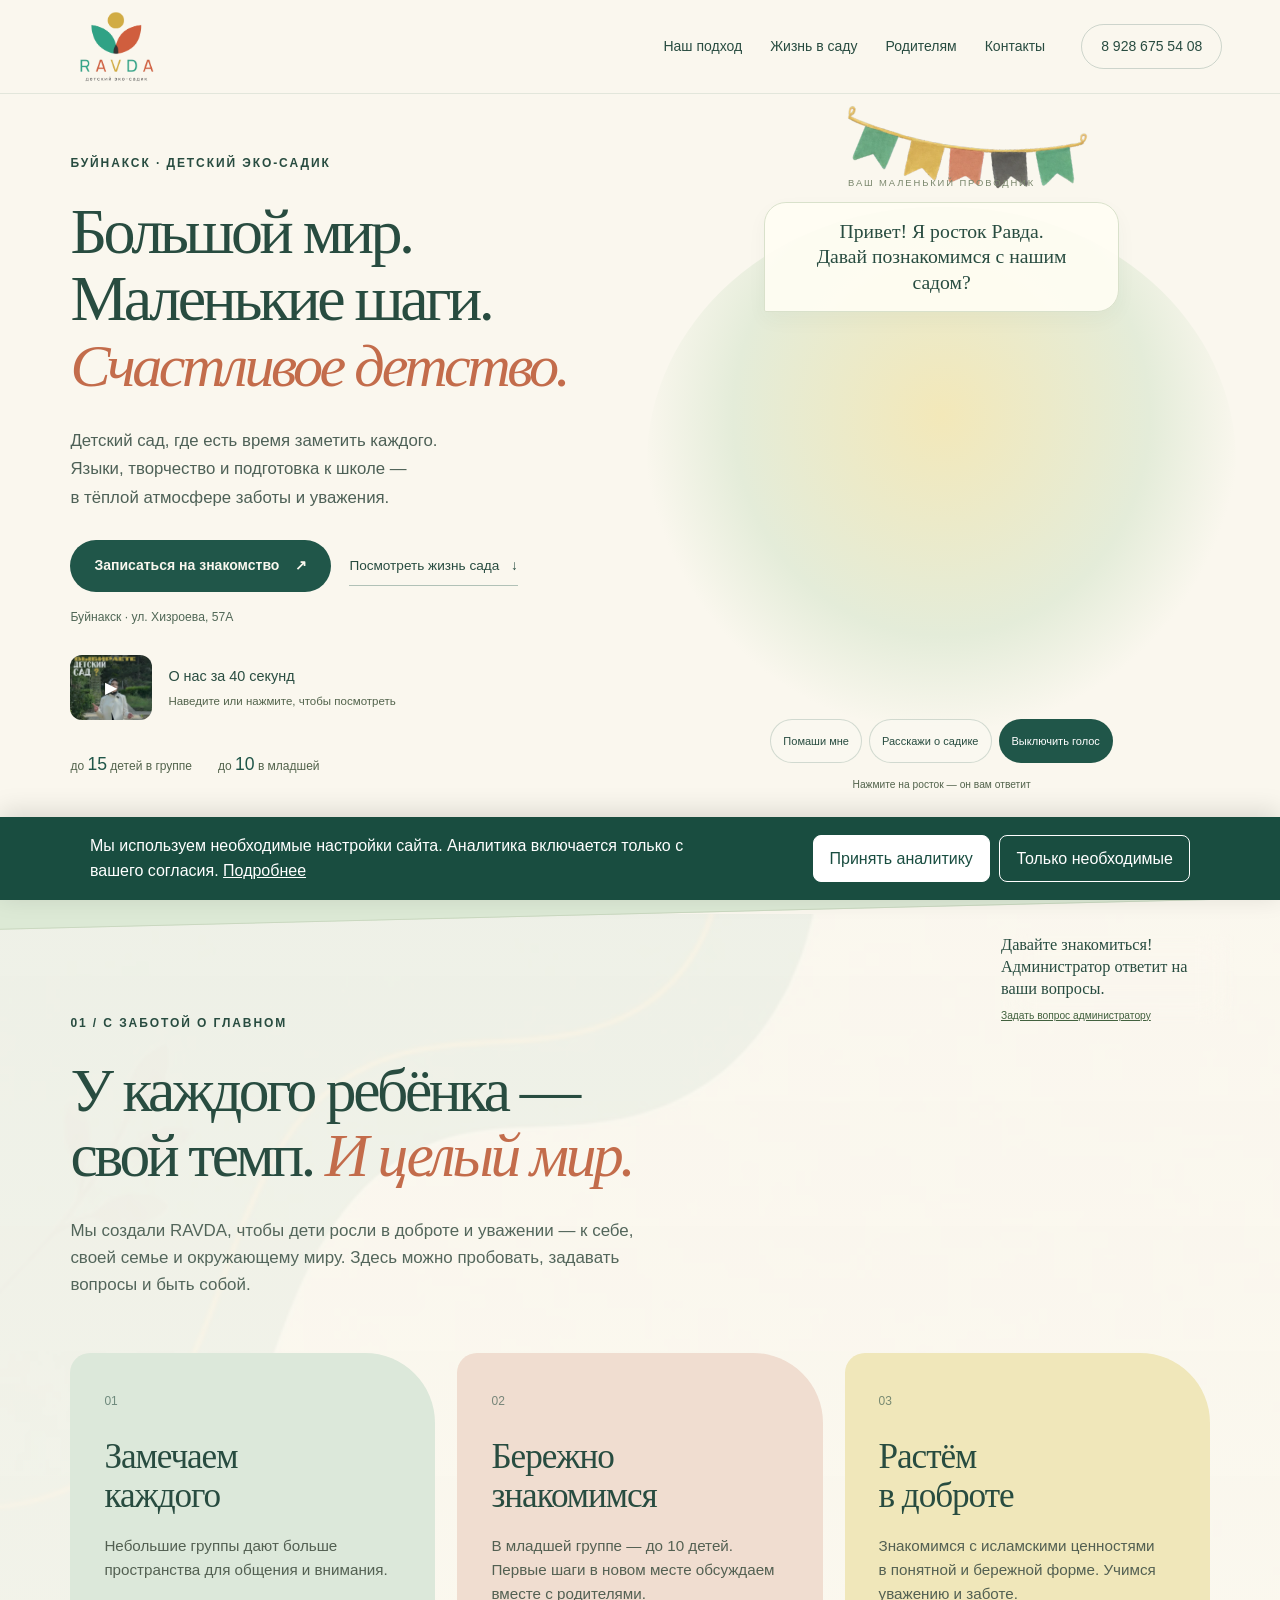
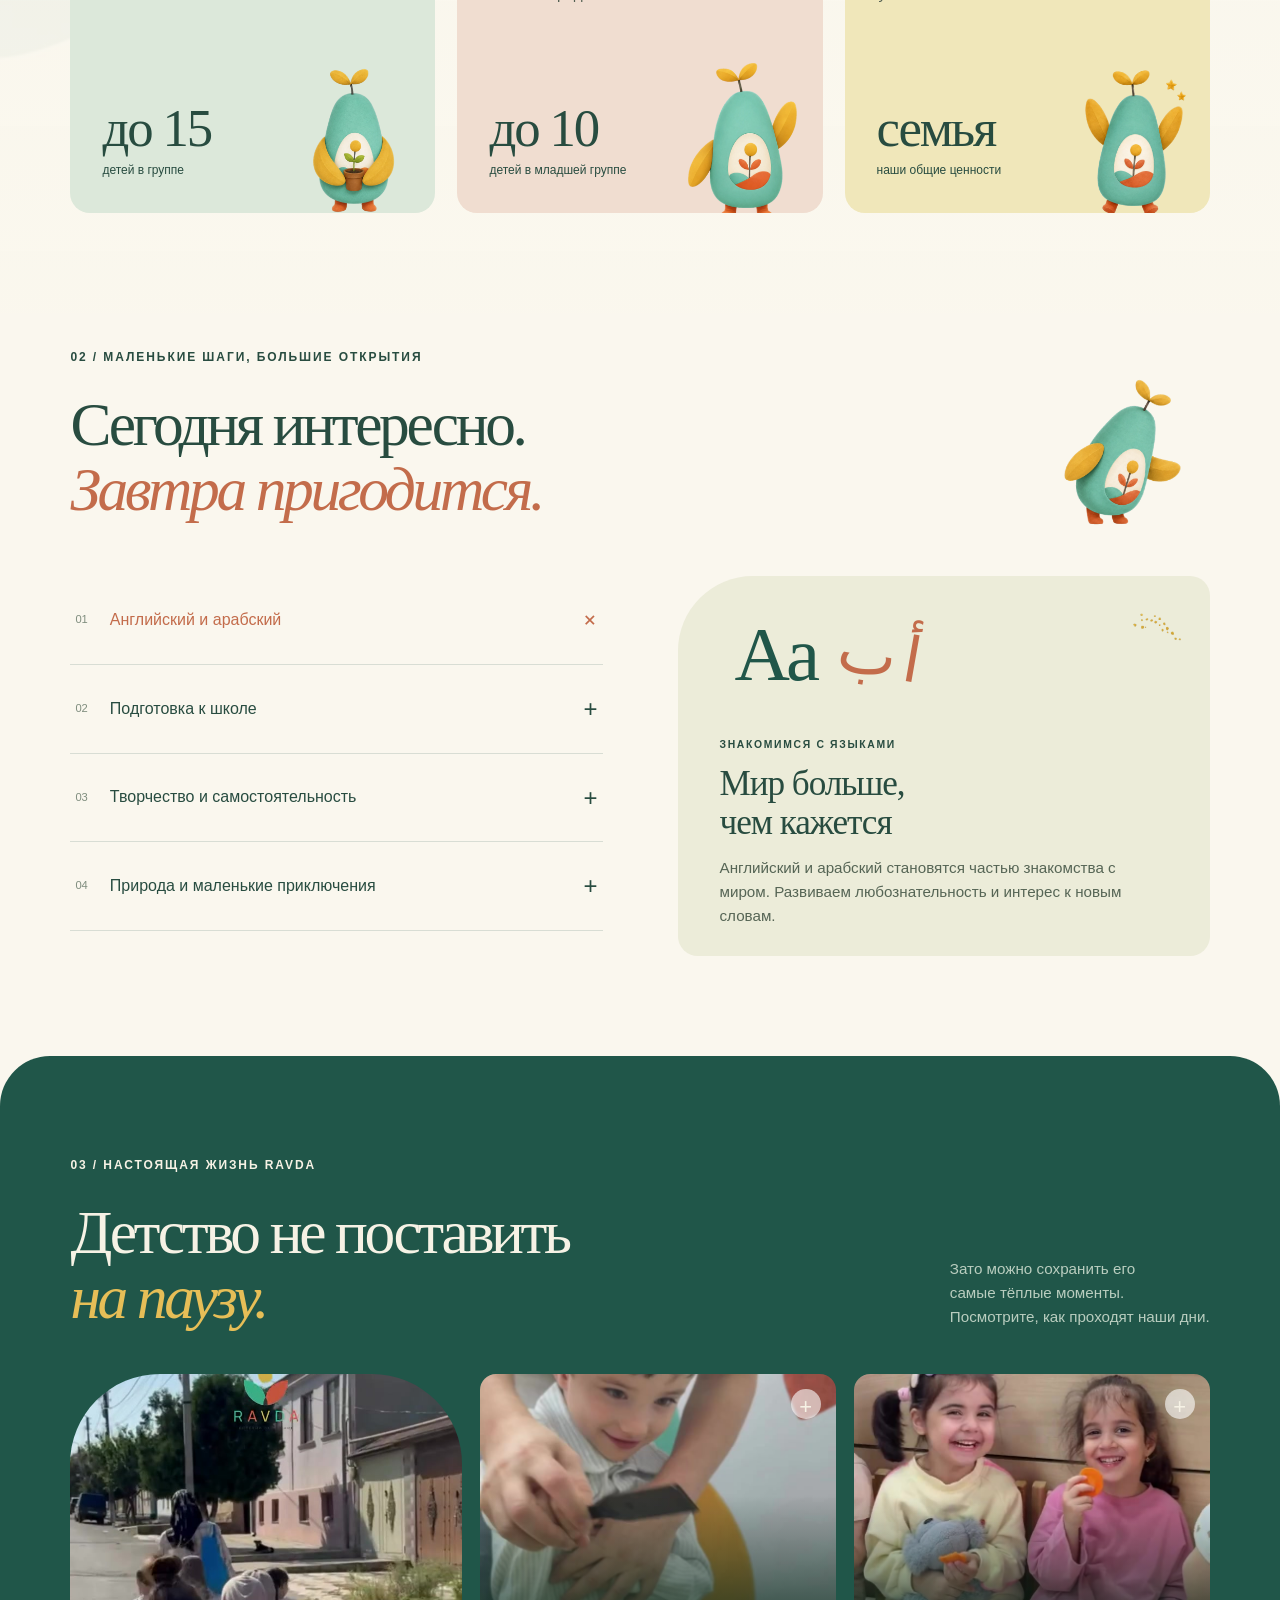
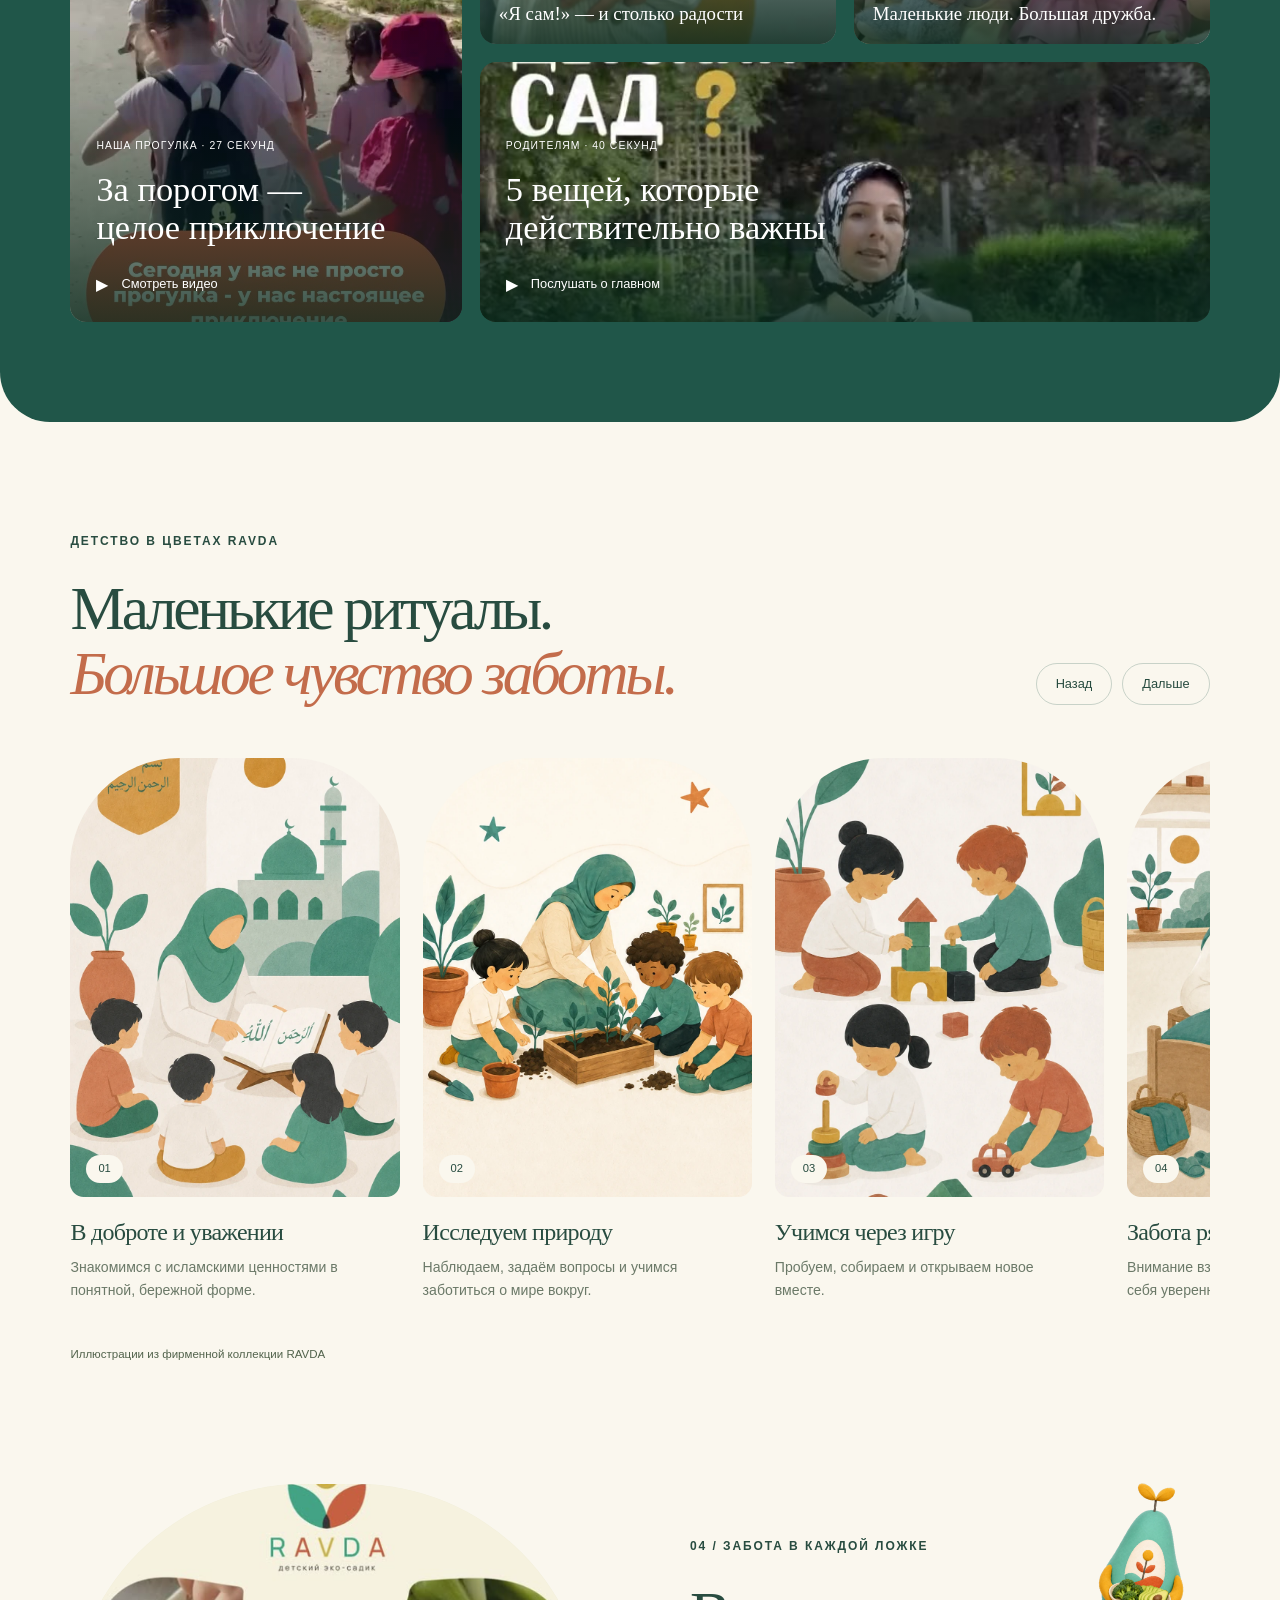
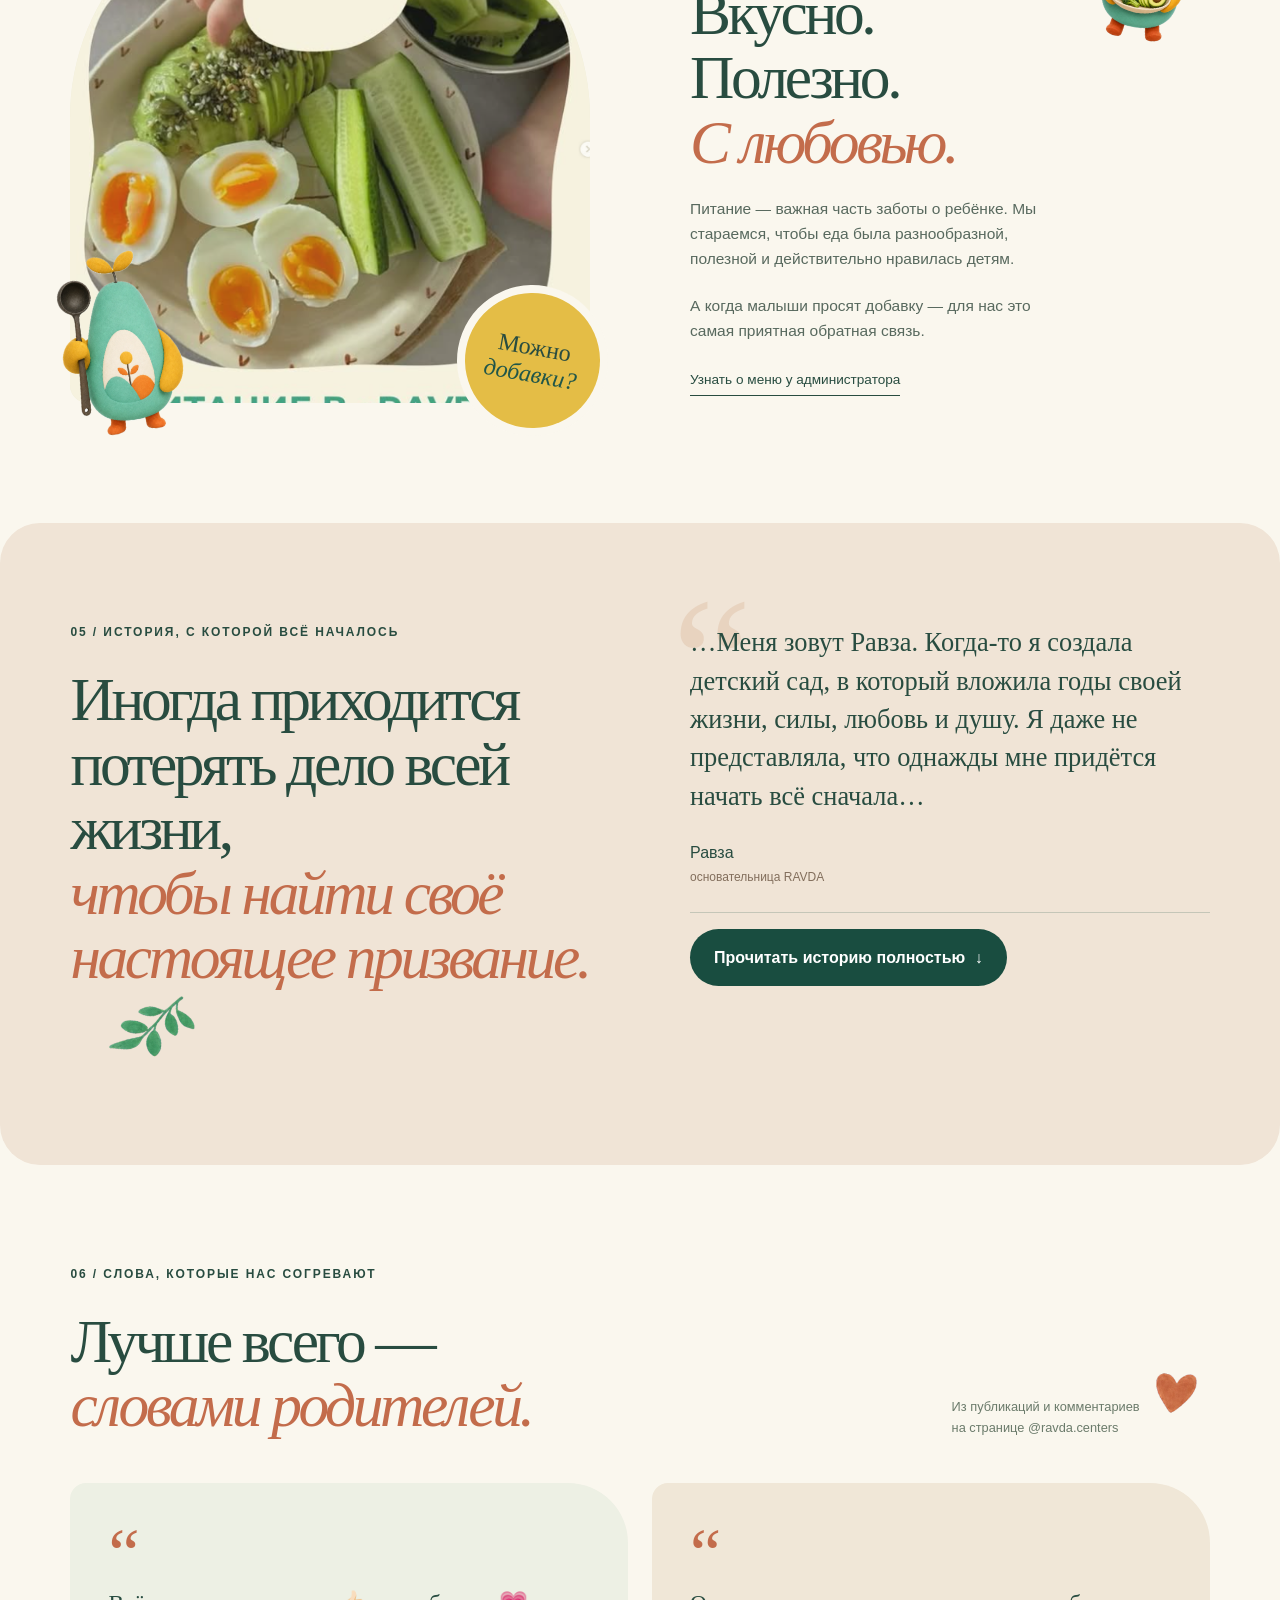
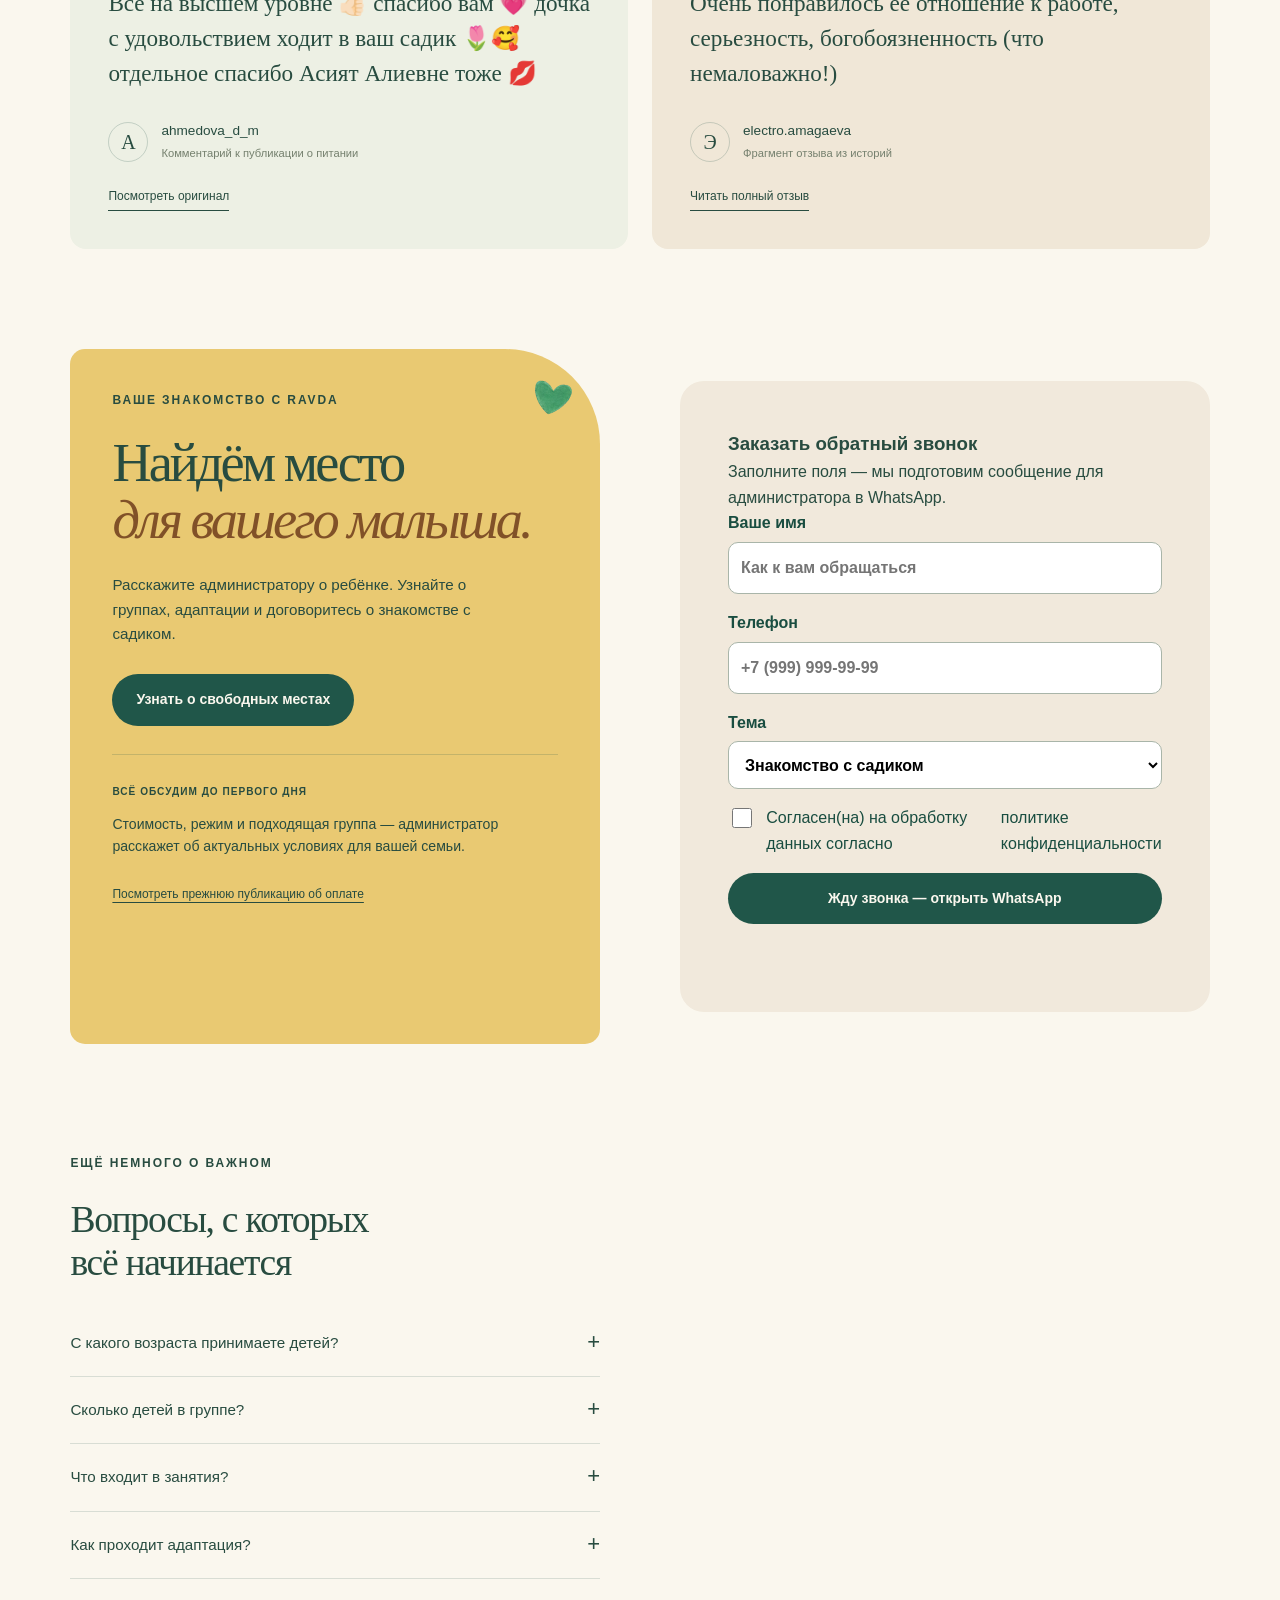
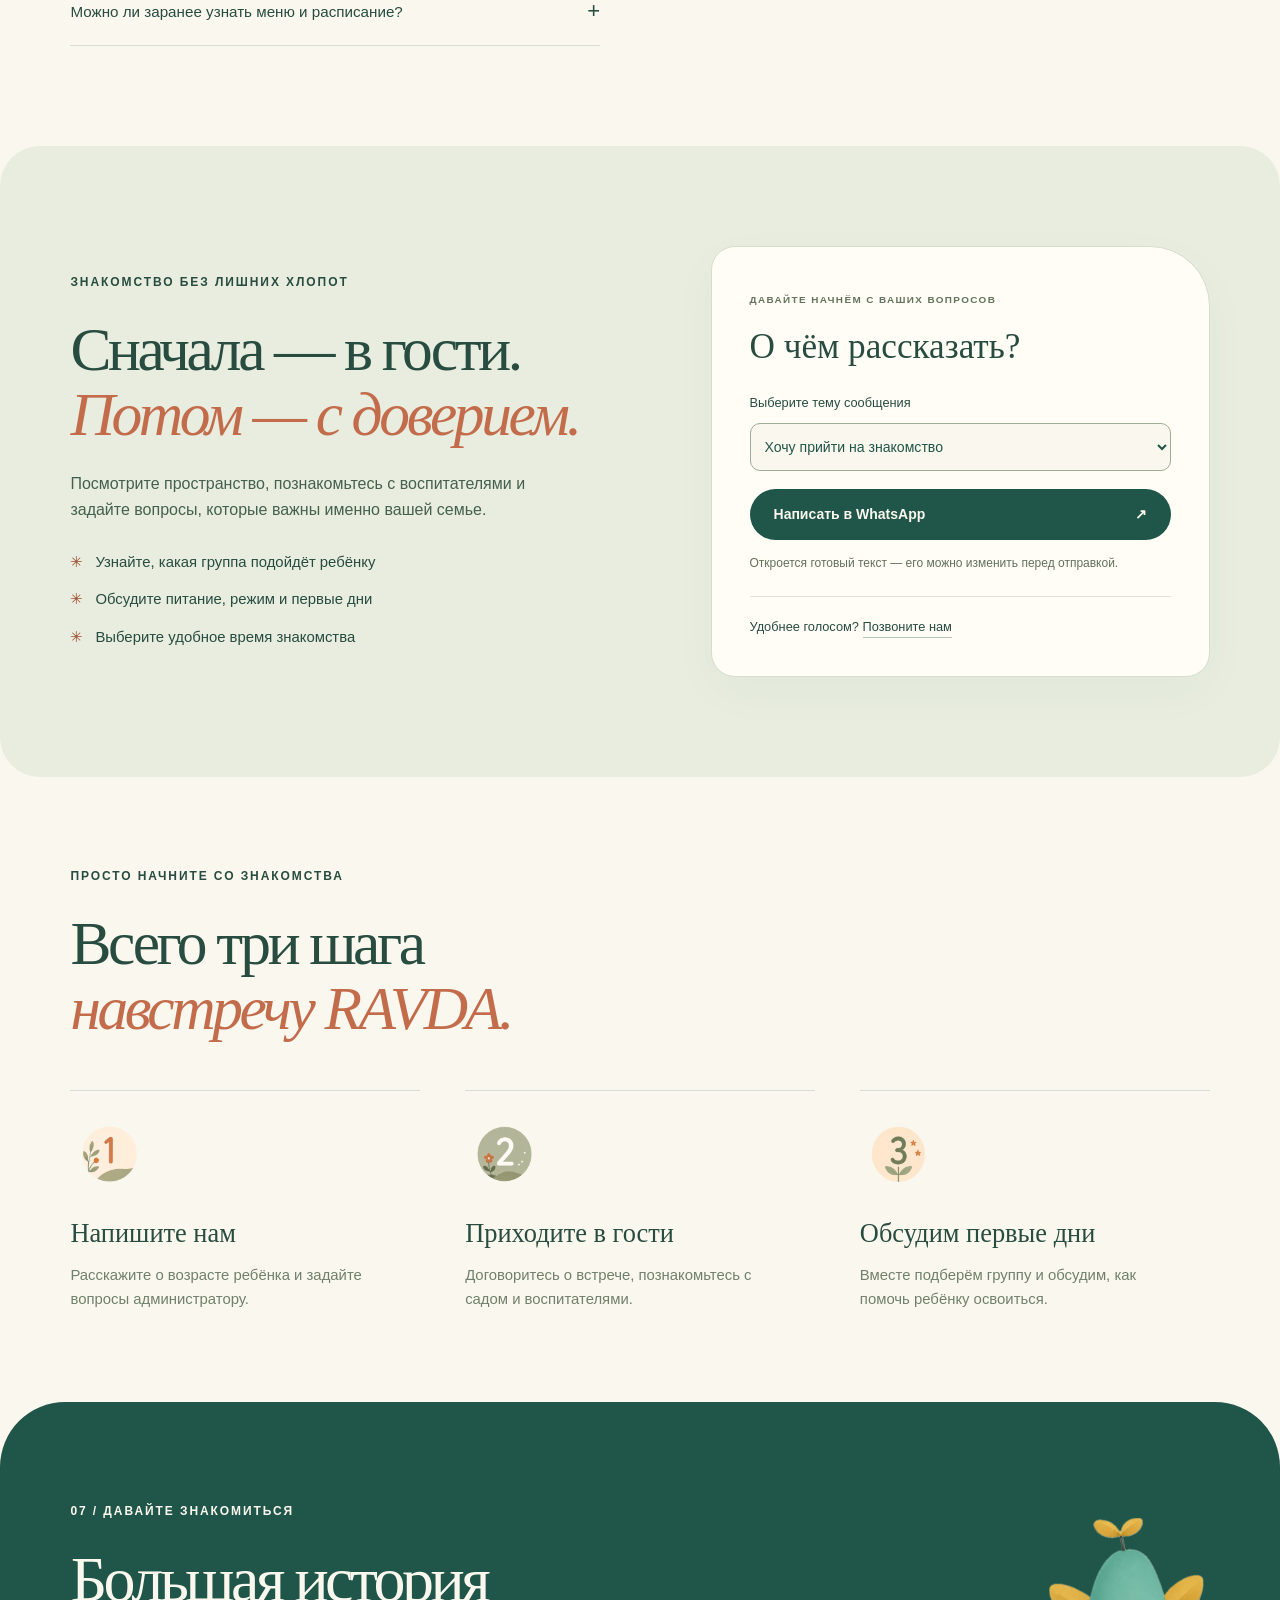
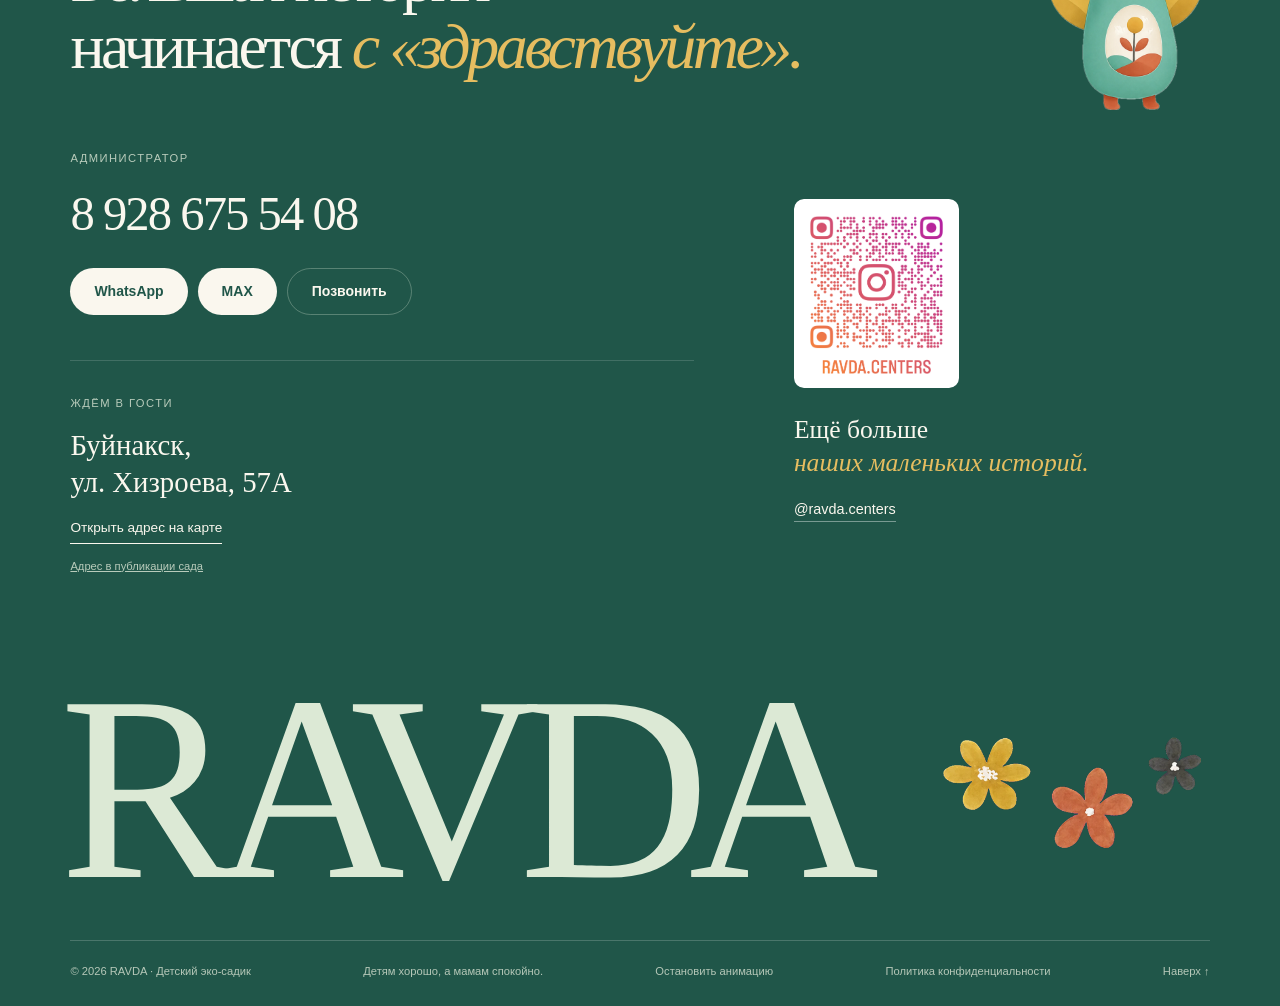
==== commit 87bd5202: "Keep accurate video title until new intro media is deployed" ====
--- a/index.html
+++ b/index.html
@@ -25,8 +25,8 @@
 <header class="header"><a href="#home" class="brand" aria-label="RAVDA — на главную"><img src="assets/brand/logo-3.webp" alt="RAVDA — детский эко-садик" width="1000" height="841"></a><nav id="navigation" aria-label="Основное меню"><a href="#about">Наш подход</a><a href="#life">Жизнь в саду</a><a href="#parents">Родителям</a><a href="#contact">Контакты</a></nav><a class="header-phone" href="tel:+79286755408">8 928 675 54 08</a><button class="menu-toggle" aria-label="Открыть меню" aria-expanded="false" aria-controls="navigation"><span></span><span></span></button></header>
 <main id="main" tabindex="-1">
 <section class="hero section garden-hero" id="home">
-<div class="hero-copy"><p class="eyebrow">БУЙНАКСК · ДЕТСКИЙ ЭКО-САДИК</p><h1>Большой мир.<br>Маленькие шаги.<br><em>Счастливое детство.</em></h1><p class="hero-description">Детский сад, где есть время заметить каждого.<br>Языки, творчество и подготовка к школе —<br>в тёплой атмосфере заботы и уважения.</p><div class="hero-actions"><a class="button primary" href="https://wa.me/79286755408?text=Здравствуйте!%20Хотим%20познакомиться%20с%20садиком%20RAVDA." target="_blank" rel="noopener">Записаться на знакомство <span aria-hidden="true">↗</span></a><a class="hero-secondary" href="#life">Посмотреть жизнь сада <span aria-hidden="true">↓</span></a></div><p class="hero-location">Буйнакск · ул. Хизроева, 57А</p><button id="intro-trigger" class="intro-trigger" aria-controls="hero-film" aria-expanded="false"><span class="intro-thumb"><img src="assets/teacher.jpg" alt="" width="720" height="1280"><i>▶</i></span><span><strong>Почувствуйте атмосферу RAVDA</strong><small class="video-hint">Наведите или нажмите, чтобы посмотреть</small></span></button><div class="hero-trust"><span>до <strong>15</strong> детей в группе</span><span>до <strong>10</strong> в младшей</span></div></div>
-<div class="hero-world new-world"><img class="decor decor-flags" src="assets/brand/decor-7.webp" alt="" aria-hidden="true"><div class="stage-halo" aria-hidden="true"></div><div class="character-caption"><span>ВАШ МАЛЕНЬКИЙ ПРОВОДНИК</span><p id="hero-speech" aria-live="polite">Привет! Я росток Равда.<br>Давай познакомимся с нашим садом?</p></div><div id="character-stage"></div><img id="character-fallback" src="assets/brand/mascot-5.webp" alt="Фирменный росток RAVDA приветствует вас" width="900" height="1200"><div class="character-actions"><button id="wave-button" aria-label="Попросить персонажа помахать">Помаши мне</button><button id="tour-button">Расскажи о садике</button><button id="voice-button" aria-pressed="true">Выключить голос</button></div><p class="stage-instruction">Нажмите на росток — он вам ответит</p><div class="hero-film" id="hero-film" hidden><video id="intro-video" src="assets/choose.mp4" poster="assets/teacher.jpg" muted playsinline preload="none" aria-label="Атмосфера детского сада RAVDA"></video><button id="close-intro" aria-label="Вернуться к персонажу">×</button><div class="film-controls"><button id="intro-play" aria-label="Пауза">Ⅱ</button><button id="intro-sound" aria-pressed="false">Включить звук</button><span id="intro-time">0:00 / 0:13</span><input id="intro-progress" type="range" min="0" max="40" value="0" step="0.1" aria-label="Позиция видео"></div></div></div>
+<div class="hero-copy"><p class="eyebrow">БУЙНАКСК · ДЕТСКИЙ ЭКО-САДИК</p><h1>Большой мир.<br>Маленькие шаги.<br><em>Счастливое детство.</em></h1><p class="hero-description">Детский сад, где есть время заметить каждого.<br>Языки, творчество и подготовка к школе —<br>в тёплой атмосфере заботы и уважения.</p><div class="hero-actions"><a class="button primary" href="https://wa.me/79286755408?text=Здравствуйте!%20Хотим%20познакомиться%20с%20садиком%20RAVDA." target="_blank" rel="noopener">Записаться на знакомство <span aria-hidden="true">↗</span></a><a class="hero-secondary" href="#life">Посмотреть жизнь сада <span aria-hidden="true">↓</span></a></div><p class="hero-location">Буйнакск · ул. Хизроева, 57А</p><button id="intro-trigger" class="intro-trigger" aria-controls="hero-film" aria-expanded="false"><span class="intro-thumb"><img src="assets/teacher.jpg" alt="" width="720" height="1280"><i>▶</i></span><span><strong>О нас за 40 секунд</strong><small class="video-hint">Наведите или нажмите, чтобы посмотреть</small></span></button><div class="hero-trust"><span>до <strong>15</strong> детей в группе</span><span>до <strong>10</strong> в младшей</span></div></div>
+<div class="hero-world new-world"><img class="decor decor-flags" src="assets/brand/decor-7.webp" alt="" aria-hidden="true"><div class="stage-halo" aria-hidden="true"></div><div class="character-caption"><span>ВАШ МАЛЕНЬКИЙ ПРОВОДНИК</span><p id="hero-speech" aria-live="polite">Привет! Я росток Равда.<br>Давай познакомимся с нашим садом?</p></div><div id="character-stage"></div><img id="character-fallback" src="assets/brand/mascot-5.webp" alt="Фирменный росток RAVDA приветствует вас" width="900" height="1200"><div class="character-actions"><button id="wave-button" aria-label="Попросить персонажа помахать">Помаши мне</button><button id="tour-button">Расскажи о садике</button><button id="voice-button" aria-pressed="true">Выключить голос</button></div><p class="stage-instruction">Нажмите на росток — он вам ответит</p><div class="hero-film" id="hero-film" hidden><video id="intro-video" src="assets/choose.mp4" poster="assets/teacher.jpg" muted playsinline preload="none" aria-label="Пять важных вещей при выборе детского сада"></video><button id="close-intro" aria-label="Вернуться к персонажу">×</button><div class="film-controls"><button id="intro-play" aria-label="Пауза">Ⅱ</button><button id="intro-sound" aria-pressed="false">Включить звук</button><span id="intro-time">0:00 / 0:40</span><input id="intro-progress" type="range" min="0" max="40" value="0" step="0.1" aria-label="Позиция видео"></div></div></div>
 </section>
 <div class="ribbon" aria-label="Играем, исследуем, дружим, растём"><div class="ribbon-track"><span>ИГРАЕМ <b>✳</b> ИССЛЕДУЕМ <b>✳</b> ДРУЖИМ <b>✳</b> РАСТЁМ <b>✳</b> </span><span aria-hidden="true">ИГРАЕМ <b>✳</b> ИССЛЕДУЕМ <b>✳</b> ДРУЖИМ <b>✳</b> РАСТЁМ <b>✳</b> </span></div></div>
 <section class="section about" id="about"><div class="section-heading reveal"><p class="eyebrow">01 / С ЗАБОТОЙ О ГЛАВНОМ</p><h2>У каждого ребёнка —<br>свой темп. <em>И целый мир.</em></h2><p class="section-intro">Мы создали RAVDA, чтобы дети росли в доброте и уважении — к себе, своей семье и окружающему миру. Здесь можно пробовать, задавать вопросы и быть собой.</p></div><div class="values-grid"><article class="value-card value-green reveal"><img class="value-mascot" src="assets/brand/mascot-1.webp" alt="" aria-hidden="true" loading="lazy"><span class="card-index">01</span><h3>Замечаем<br>каждого</h3><p>Небольшие группы дают больше пространства для общения и внимания.</p><div class="value-number">до 15<small>детей в группе</small></div></article><article class="value-card value-peach reveal"><img class="value-mascot" src="assets/brand/mascot-5.webp" alt="" aria-hidden="true" loading="lazy"><span class="card-index">02</span><h3>Бережно<br>знакомимся</h3><p>В младшей группе — до 10 детей. Первые шаги в новом месте обсуждаем вместе с родителями.</p><div class="value-number">до 10<small>детей в младшей группе</small></div></article><article class="value-card value-yellow reveal"><img class="value-mascot" src="assets/brand/mascot-6.webp" alt="" aria-hidden="true" loading="lazy"><span class="card-index">03</span><h3>Растём<br>в доброте</h3><p>Знакомимся с исламскими ценностями в понятной и бережной форме. Учимся уважению и заботе.</p><div class="value-word">семья<small>наши общие ценности</small></div></article></div></section>
--- a/enhancements.css
+++ b/enhancements.css
@@ -1 +1,2 @@
-.founder-story{margin-top:1.5rem;border-top:1px solid rgba(25,77,64,.2);padding-top:1rem}.founder-story summary{cursor:pointer;display:inline-flex;align-items:center;gap:.6rem;background:#194d40;color:white;border-radius:99px;padding:1rem 1.5rem;font-weight:600;min-height:48px}.founder-story summary::marker{content:""}.founder-story summary::-webkit-details-marker{display:none}.founder-story[open] summary span{transform:rotate(180deg)}.founder-story-text{max-width:62ch;padding:1.25rem 0;line-height:1.85}.founder-story-text p+p{margin-top:1.2em}:where(a,button,summary,input):focus-visible{outline:3px solid #194d40;outline-offset:3px}section{scroll-margin-top:80px}@media(prefers-reduced-motion:reduce){html{scroll-behavior:auto!important}*,*::before,*::after{animation-duration:.01ms!important;transition-duration:.01ms!important}}+.founder-story{margin-top:1.5rem;border-top:1px solid rgba(25,77,64,.2);padding-top:1rem}.founder-story summary{cursor:pointer;display:inline-flex;align-items:center;gap:.6rem;background:#194d40;color:white;border-radius:99px;padding:1rem 1.5rem;font-weight:600;min-height:48px}.founder-story summary::marker{content:""}.founder-story summary::-webkit-details-marker{display:none}.founder-story[open] summary span{transform:rotate(180deg)}.founder-story-text{max-width:62ch;padding:1.25rem 0;line-height:1.85}.founder-story-text p+p{margin-top:1.2em}:where(a,button,summary,input):focus-visible{outline:3px solid #194d40;outline-offset:3px}section{scroll-margin-top:80px}@media(prefers-reduced-motion:reduce){html{scroll-behavior:auto!important}*,*::before,*::after{animation-duration:.01ms!important;transition-duration:.01ms!important}}
+.callback-box{margin:2rem auto;padding:clamp(1.5rem,4vw,3rem);background:#f1e9dc;border-radius:24px;max-width:720px}.callback-box form{display:grid;gap:1rem}.callback-box label{display:grid;gap:.4rem;color:#194d40;font-weight:600}.callback-box input:not([type=checkbox]),.callback-box select{width:100%;min-height:48px;border:1px solid #a9b5a9;border-radius:10px;padding:.75rem;background:#fff;font:inherit}.callback-box .callback-agree{display:flex;align-items:flex-start;font-weight:400;gap:.7rem}.callback-box .callback-agree input{width:20px;height:20px;flex-shrink:0}.callback-box [role=status]{min-height:1.5em}#cookie-banner{position:fixed;bottom:0;left:0;right:0;z-index:9999;background:#194d40;color:#fff;padding:1rem max(1rem,calc((100vw - 1100px)/2));display:flex;align-items:center;justify-content:space-between;gap:1rem;box-shadow:0 -5px 25px #0002;flex-wrap:wrap}#cookie-banner p{margin:0;max-width:650px}#cookie-banner a{color:#fff;text-decoration:underline}#cookie-banner div{display:flex;gap:.6rem;flex-wrap:wrap}#cookie-banner button{min-height:44px;padding:.6rem 1rem;border:1px solid #fff;border-radius:8px;background:#fff;color:#194d40;cursor:pointer}#cookie-banner button:last-child{background:transparent;color:#fff}@media(max-width:700px){body{padding-bottom:72px}#cookie-banner{bottom:60px}}
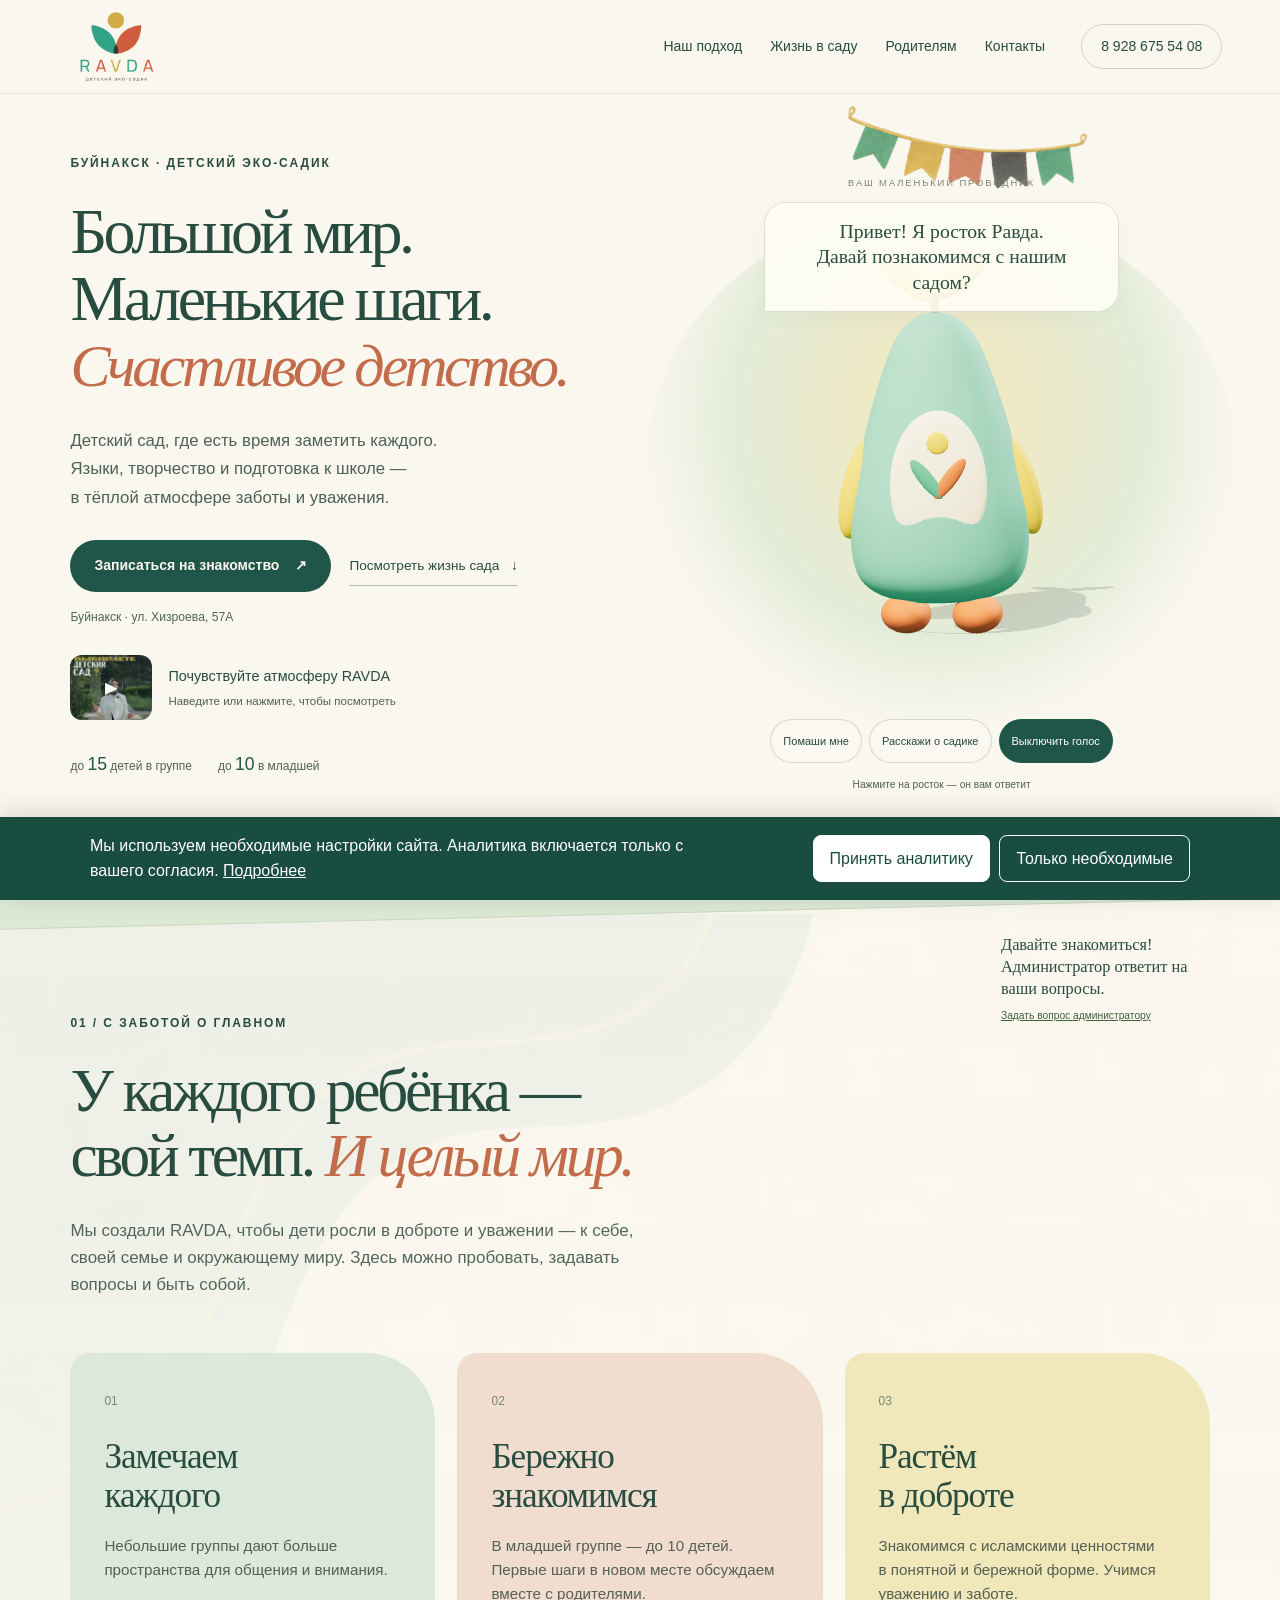
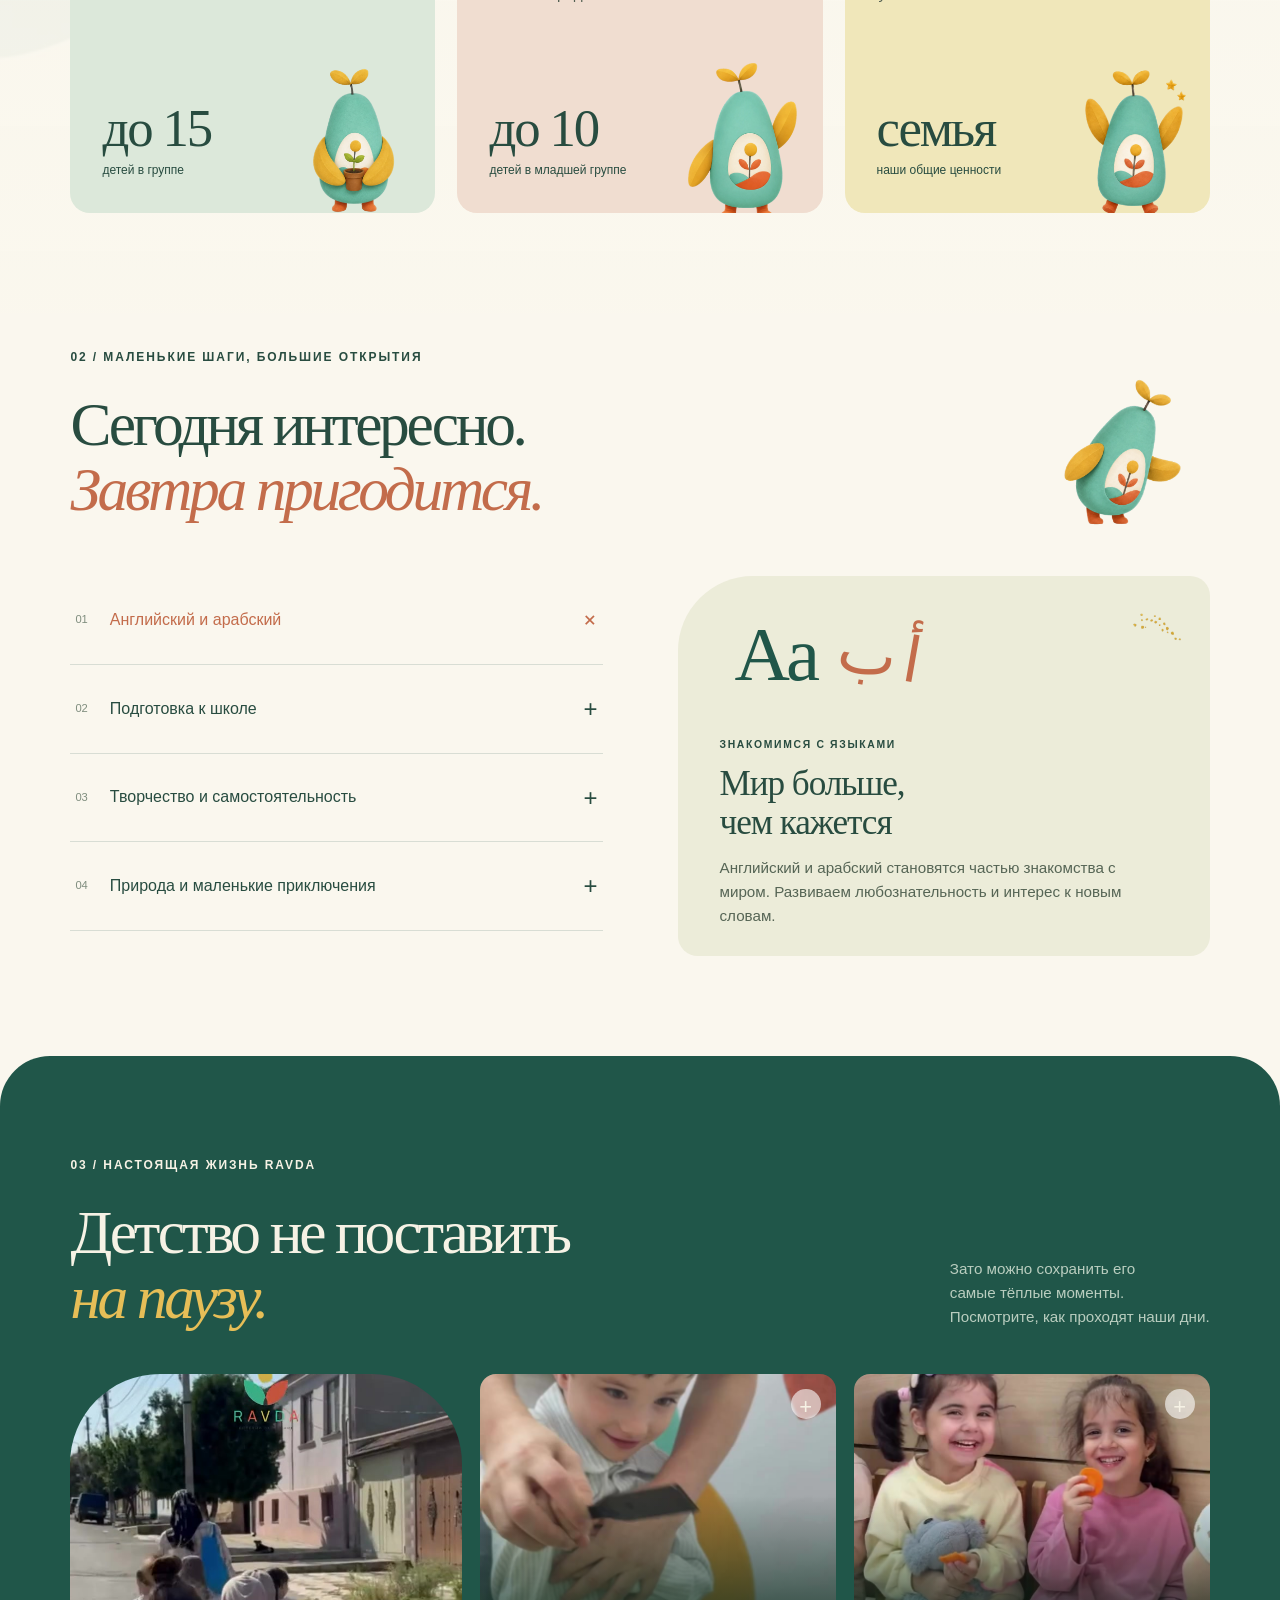
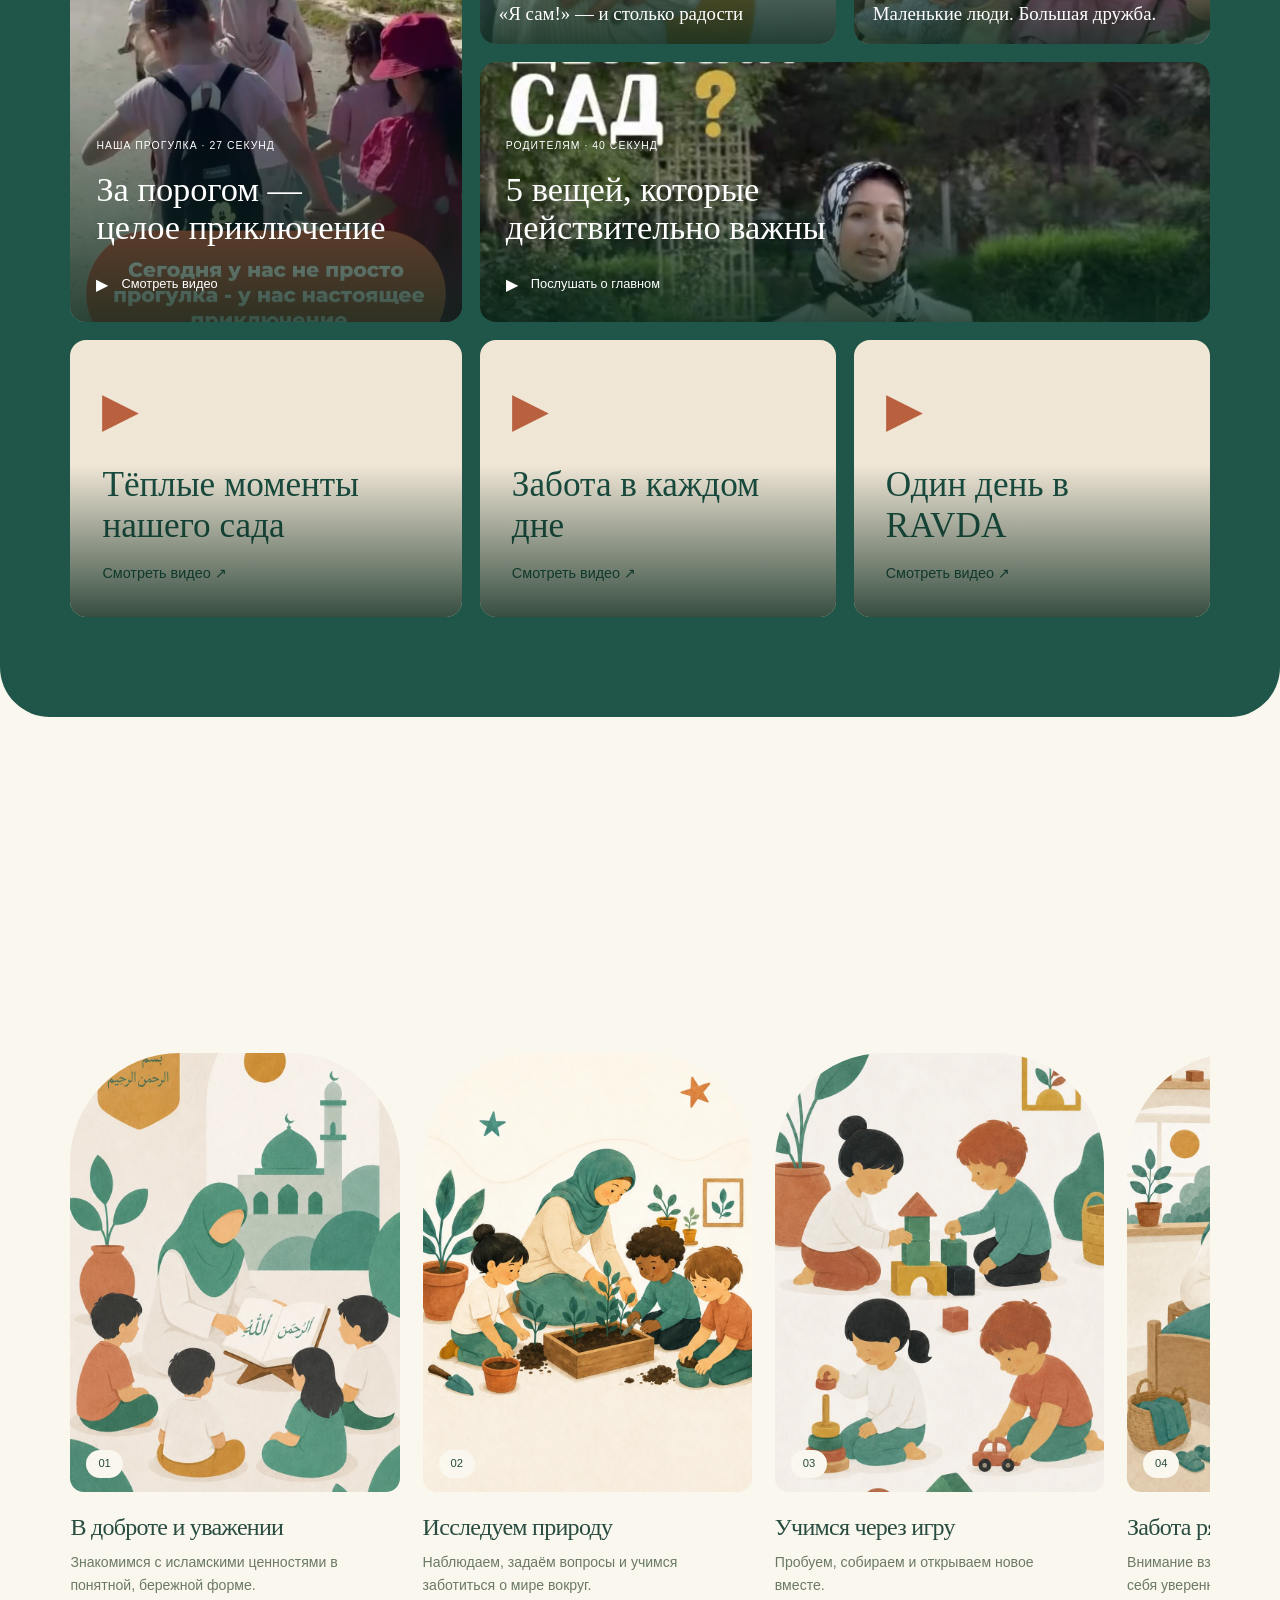
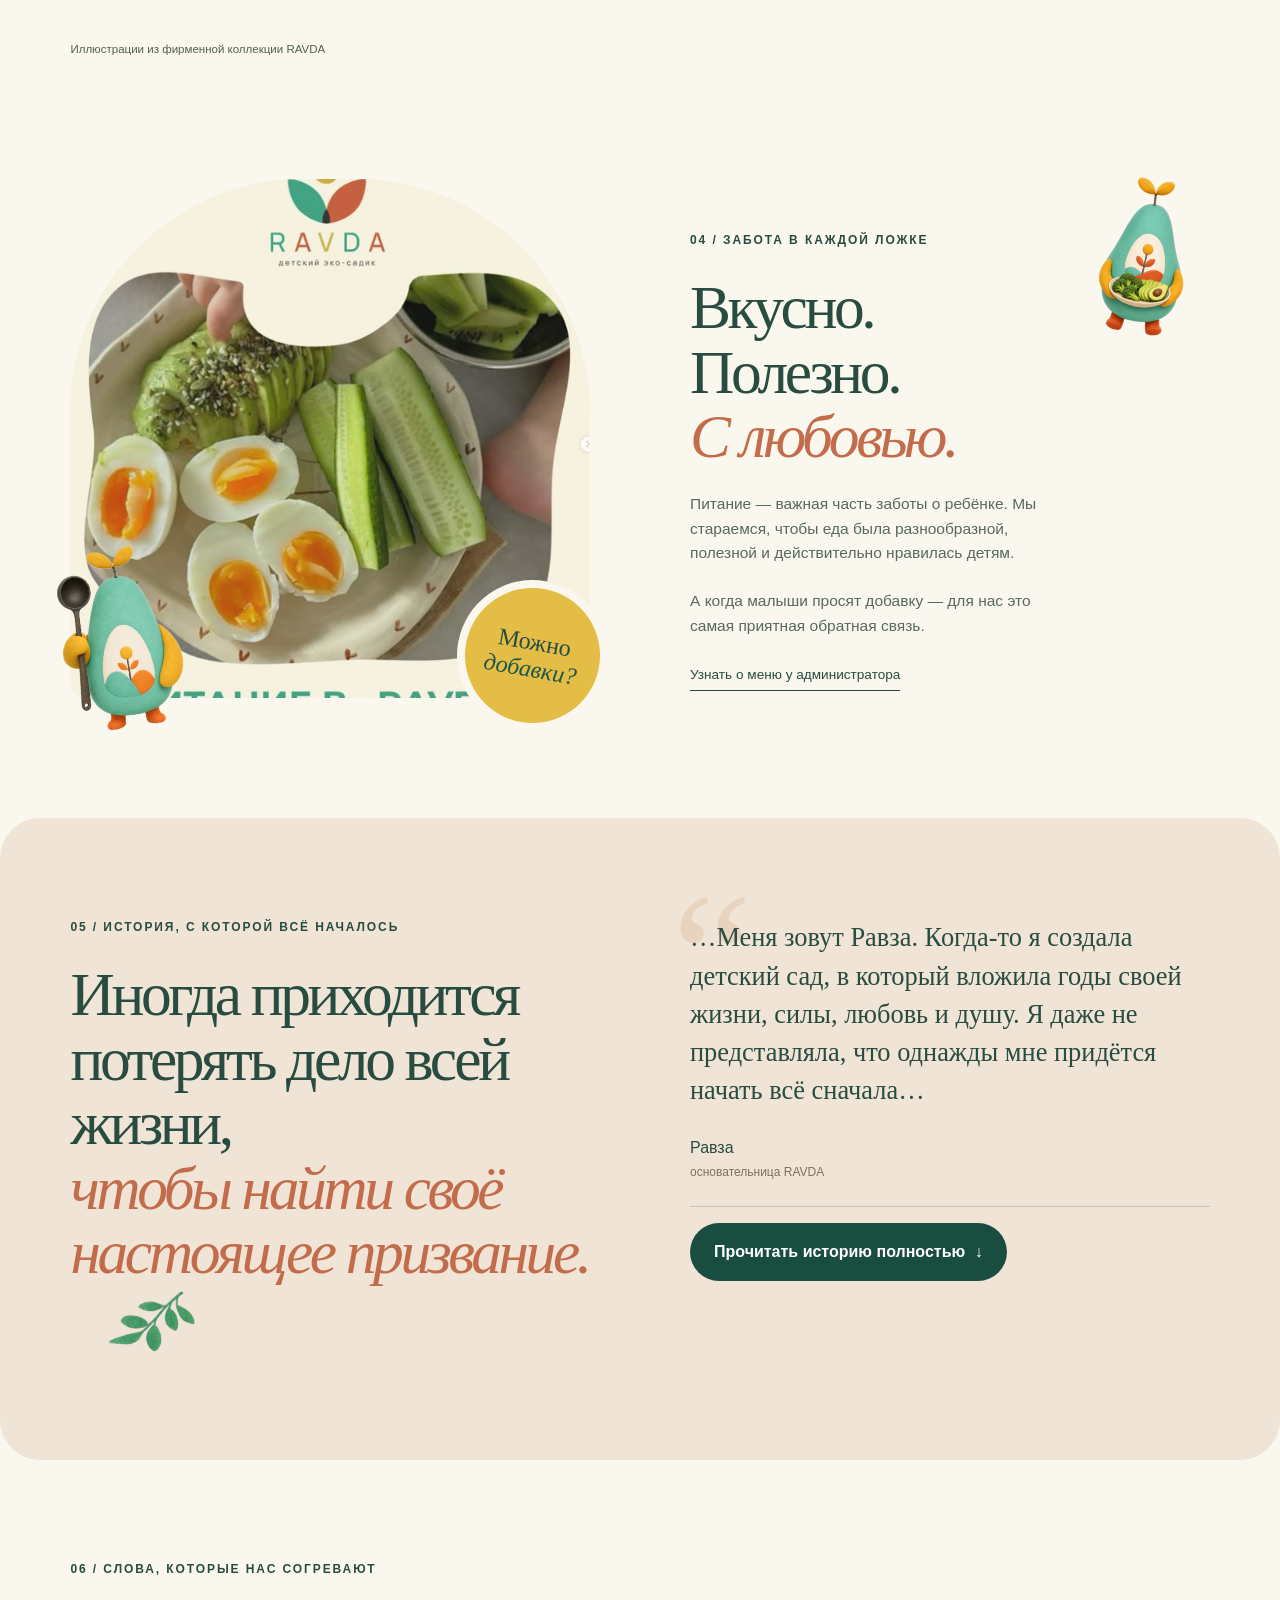
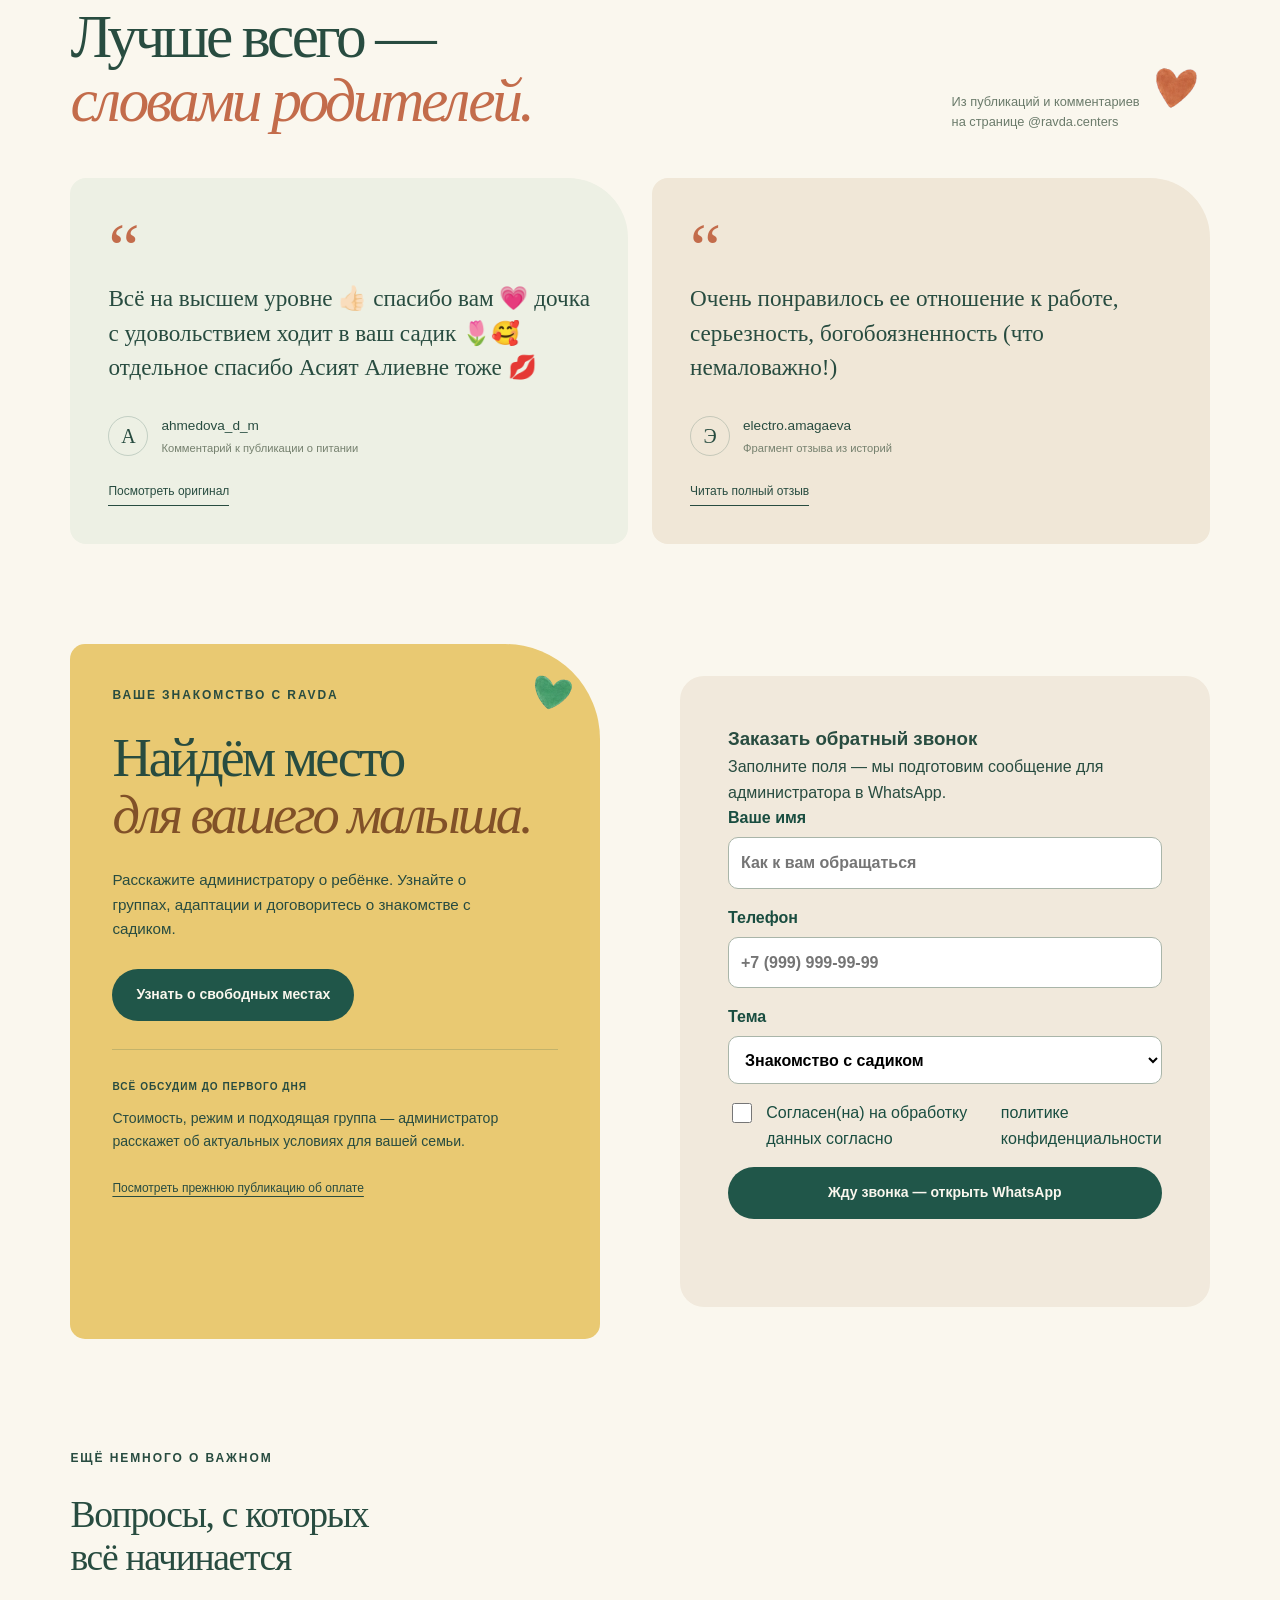
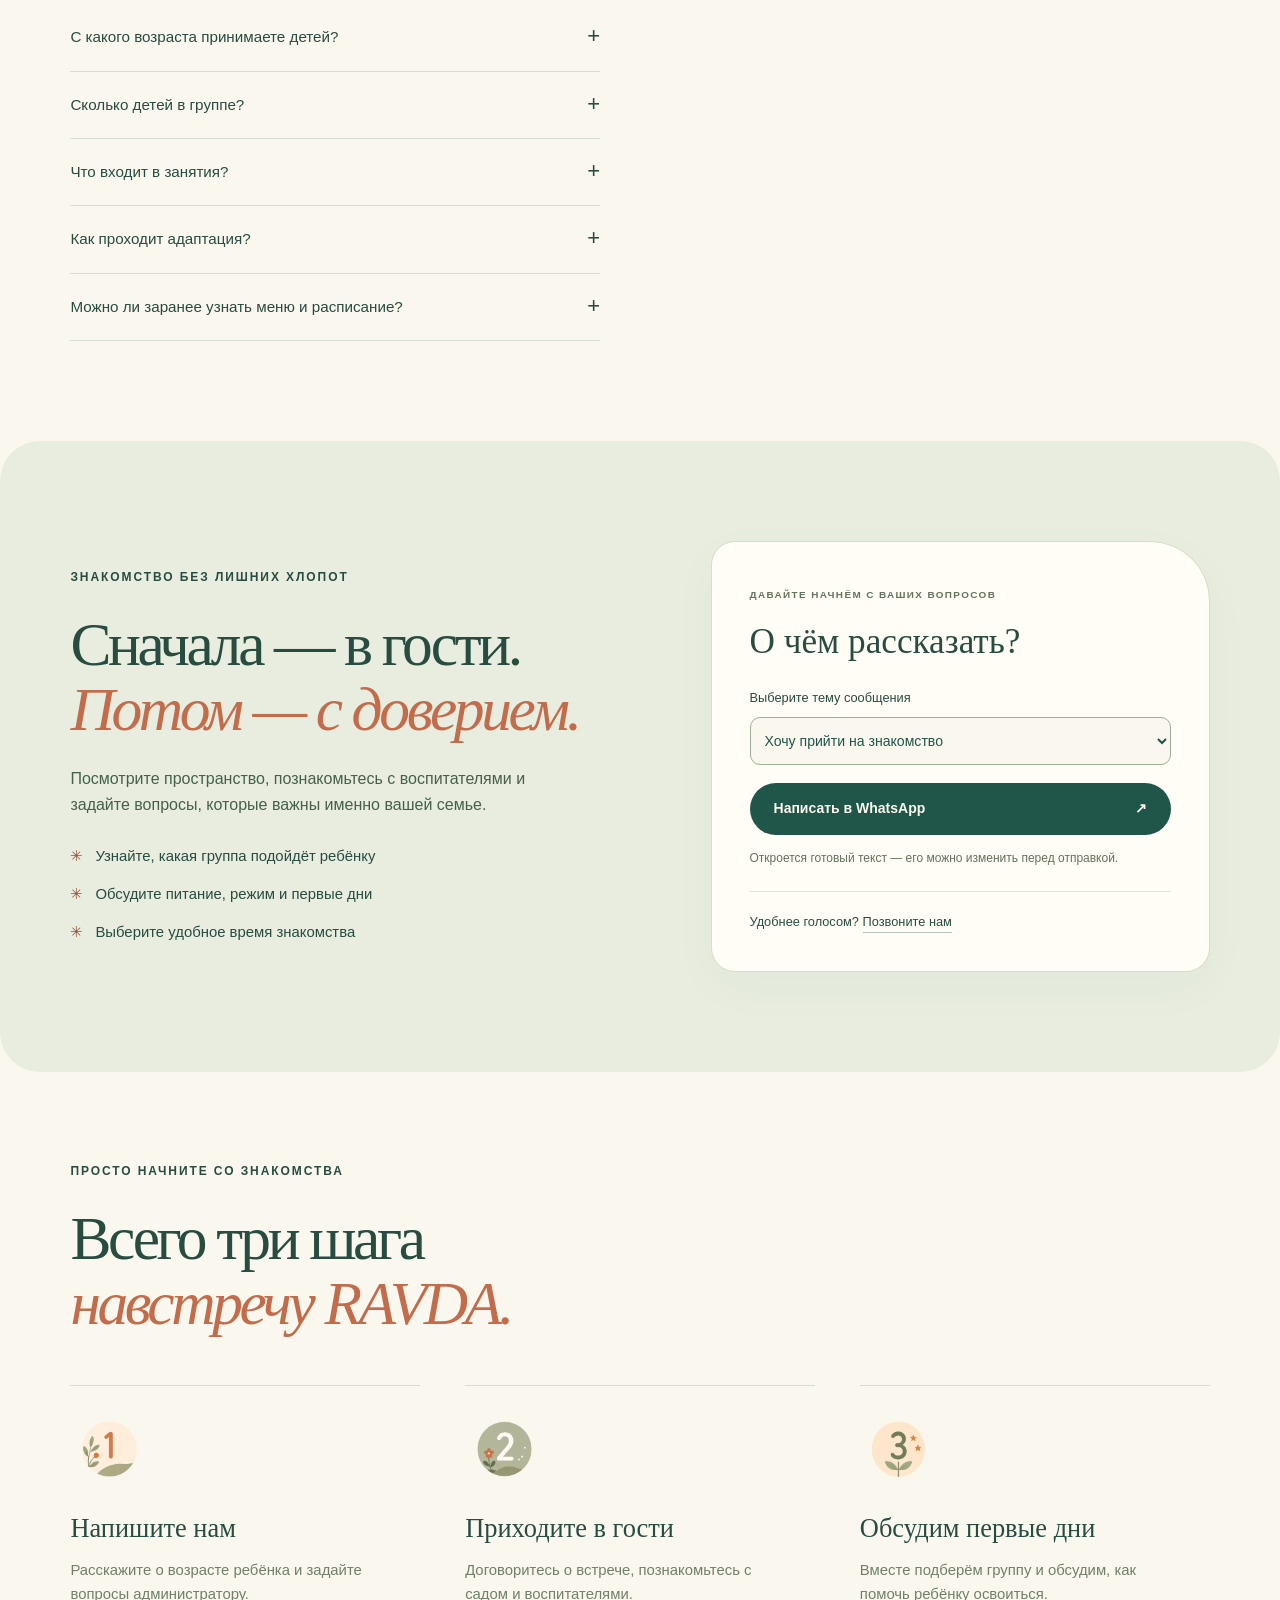
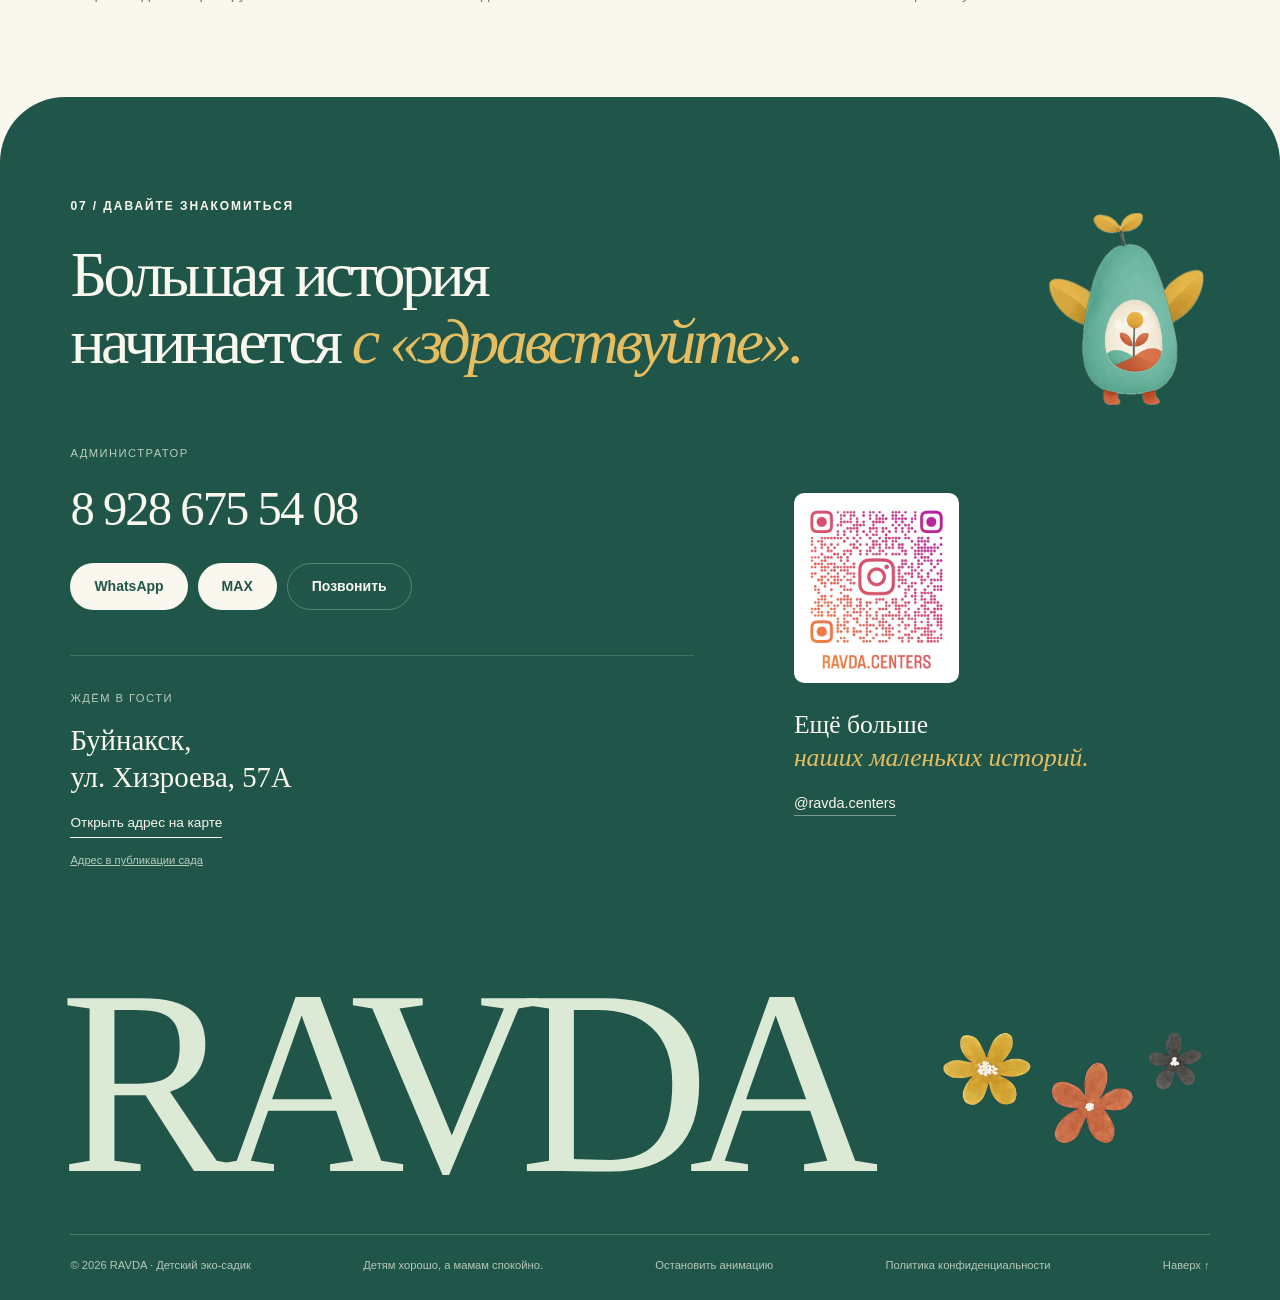
==== commit d6ee303d: "Finalize RAVDA media, accessibility and WhatsApp integration" ====
--- a/index.html
+++ b/index.html
@@ -18,15 +18,15 @@
 <link rel="icon" type="image/svg+xml" href="data:image/svg+xml,%3Csvg xmlns='http://www.w3.org/2000/svg' viewBox='0 0 100 100'%3E%3Ccircle cx='50' cy='19' r='12' fill='%23d6b440'/%3E%3Cpath d='M50 89Q9 88 6 38Q44 41 50 89' fill='%2346a58a'/%3E%3Cpath d='M50 89Q91 88 94 38Q56 41 50 89' fill='%23cb6848'/%3E%3C/svg%3E">
 <link rel="stylesheet" href="style.css?v=20261008"><link rel="stylesheet" href="garden.css?v=20261008"><script src="app.js?v=20261008" defer></script><script src="garden.js?v=20261008" defer></script><script type="module" src="character.js"></script>
 <script type="application/ld+json">{"@context": "https://schema.org", "@type": "ChildCare", "name": "RAVDA", "url": "https://veanat17.github.io/ravda/", "telephone": "+79286755408", "description": "Детский эко-садик в Буйнакске. Английский и арабский, подготовка к школе, творчество и знакомство с природой.", "address": {"@type": "PostalAddress", "streetAddress": "ул. Хизроева, 57А", "addressLocality": "Буйнакск", "addressCountry": "RU"}, "sameAs": ["https://www.instagram.com/ravda.centers/"]}</script>
-<meta name="robots" content="index,follow"><link rel="preconnect" href="https://wa.me"><link rel="preload" as="image" href="assets/brand/logo-3.webp"><link rel="stylesheet" href="enhancements.css?v=20261008"><script src="enhancements.js?v=20261008" defer></script><script src="cookies.js" defer></script><script src="analytics.js" defer></script><script src="callback-form.js" defer></script><script src="a11y-tabs.js" defer></script></head>
+<meta name="robots" content="index,follow"><link rel="preconnect" href="https://wa.me"><link rel="preload" as="image" href="assets/brand/logo-3.webp"><link rel="stylesheet" href="enhancements.css?v=20261008"><script src="enhancements.js?v=20261008" defer></script><script src="cookies.js" defer></script><script src="analytics.js" defer></script><script src="callback-form.js" defer></script></head>
 <body>
 <a class="skip-link" href="#main">Перейти к содержанию</a>
 <div class="scroll-progress" aria-hidden="true"></div>
 <header class="header"><a href="#home" class="brand" aria-label="RAVDA — на главную"><img src="assets/brand/logo-3.webp" alt="RAVDA — детский эко-садик" width="1000" height="841"></a><nav id="navigation" aria-label="Основное меню"><a href="#about">Наш подход</a><a href="#life">Жизнь в саду</a><a href="#parents">Родителям</a><a href="#contact">Контакты</a></nav><a class="header-phone" href="tel:+79286755408">8 928 675 54 08</a><button class="menu-toggle" aria-label="Открыть меню" aria-expanded="false" aria-controls="navigation"><span></span><span></span></button></header>
 <main id="main" tabindex="-1">
 <section class="hero section garden-hero" id="home">
-<div class="hero-copy"><p class="eyebrow">БУЙНАКСК · ДЕТСКИЙ ЭКО-САДИК</p><h1>Большой мир.<br>Маленькие шаги.<br><em>Счастливое детство.</em></h1><p class="hero-description">Детский сад, где есть время заметить каждого.<br>Языки, творчество и подготовка к школе —<br>в тёплой атмосфере заботы и уважения.</p><div class="hero-actions"><a class="button primary" href="https://wa.me/79286755408?text=Здравствуйте!%20Хотим%20познакомиться%20с%20садиком%20RAVDA." target="_blank" rel="noopener">Записаться на знакомство <span aria-hidden="true">↗</span></a><a class="hero-secondary" href="#life">Посмотреть жизнь сада <span aria-hidden="true">↓</span></a></div><p class="hero-location">Буйнакск · ул. Хизроева, 57А</p><button id="intro-trigger" class="intro-trigger" aria-controls="hero-film" aria-expanded="false"><span class="intro-thumb"><img src="assets/teacher.jpg" alt="" width="720" height="1280"><i>▶</i></span><span><strong>О нас за 40 секунд</strong><small class="video-hint">Наведите или нажмите, чтобы посмотреть</small></span></button><div class="hero-trust"><span>до <strong>15</strong> детей в группе</span><span>до <strong>10</strong> в младшей</span></div></div>
-<div class="hero-world new-world"><img class="decor decor-flags" src="assets/brand/decor-7.webp" alt="" aria-hidden="true"><div class="stage-halo" aria-hidden="true"></div><div class="character-caption"><span>ВАШ МАЛЕНЬКИЙ ПРОВОДНИК</span><p id="hero-speech" aria-live="polite">Привет! Я росток Равда.<br>Давай познакомимся с нашим садом?</p></div><div id="character-stage"></div><img id="character-fallback" src="assets/brand/mascot-5.webp" alt="Фирменный росток RAVDA приветствует вас" width="900" height="1200"><div class="character-actions"><button id="wave-button" aria-label="Попросить персонажа помахать">Помаши мне</button><button id="tour-button">Расскажи о садике</button><button id="voice-button" aria-pressed="true">Выключить голос</button></div><p class="stage-instruction">Нажмите на росток — он вам ответит</p><div class="hero-film" id="hero-film" hidden><video id="intro-video" src="assets/choose.mp4" poster="assets/teacher.jpg" muted playsinline preload="none" aria-label="Пять важных вещей при выборе детского сада"></video><button id="close-intro" aria-label="Вернуться к персонажу">×</button><div class="film-controls"><button id="intro-play" aria-label="Пауза">Ⅱ</button><button id="intro-sound" aria-pressed="false">Включить звук</button><span id="intro-time">0:00 / 0:40</span><input id="intro-progress" type="range" min="0" max="40" value="0" step="0.1" aria-label="Позиция видео"></div></div></div>
+<div class="hero-copy"><p class="eyebrow">БУЙНАКСК · ДЕТСКИЙ ЭКО-САДИК</p><h1>Большой мир.<br>Маленькие шаги.<br><em>Счастливое детство.</em></h1><p class="hero-description">Детский сад, где есть время заметить каждого.<br>Языки, творчество и подготовка к школе —<br>в тёплой атмосфере заботы и уважения.</p><div class="hero-actions"><a class="button primary" href="https://wa.me/79286755408?text=Здравствуйте!%20Хотим%20познакомиться%20с%20садиком%20RAVDA." target="_blank" rel="noopener">Записаться на знакомство <span aria-hidden="true">↗</span></a><a class="hero-secondary" href="#life">Посмотреть жизнь сада <span aria-hidden="true">↓</span></a></div><p class="hero-location">Буйнакск · ул. Хизроева, 57А</p><button id="intro-trigger" class="intro-trigger" aria-controls="hero-film" aria-expanded="false"><span class="intro-thumb"><img src="assets/teacher.jpg" alt="" width="720" height="1280"><i>▶</i></span><span><strong>Почувствуйте атмосферу RAVDA</strong><small class="video-hint">Наведите или нажмите, чтобы посмотреть</small></span></button><div class="hero-trust"><span>до <strong>15</strong> детей в группе</span><span>до <strong>10</strong> в младшей</span></div></div>
+<div class="hero-world new-world"><img class="decor decor-flags" src="assets/brand/decor-7.webp" alt="" aria-hidden="true"><div class="stage-halo" aria-hidden="true"></div><div class="character-caption"><span>ВАШ МАЛЕНЬКИЙ ПРОВОДНИК</span><p id="hero-speech" aria-live="polite">Привет! Я росток Равда.<br>Давай познакомимся с нашим садом?</p></div><div id="character-stage"></div><img id="character-fallback" src="assets/brand/mascot-5.webp" alt="Фирменный росток RAVDA приветствует вас" width="900" height="1200"><div class="character-actions"><button id="wave-button" aria-label="Попросить персонажа помахать">Помаши мне</button><button id="tour-button">Расскажи о садике</button><button id="voice-button" aria-pressed="true">Выключить голос</button></div><p class="stage-instruction">Нажмите на росток — он вам ответит</p><div class="hero-film" id="hero-film" hidden><video id="intro-video" src="assets/intro-ravda.mp4" poster="assets/teacher.jpg" muted playsinline preload="none" aria-label="Атмосфера детского сада Равда"></video><button id="close-intro" aria-label="Вернуться к персонажу">×</button><div class="film-controls"><button id="intro-play" aria-label="Пауза">Ⅱ</button><button id="intro-sound" aria-pressed="false">Включить звук</button><span id="intro-time">0:00 / 0:13</span><input id="intro-progress" type="range" min="0" max="40" value="0" step="0.1" aria-label="Позиция видео"></div></div></div>
 </section>
 <div class="ribbon" aria-label="Играем, исследуем, дружим, растём"><div class="ribbon-track"><span>ИГРАЕМ <b>✳</b> ИССЛЕДУЕМ <b>✳</b> ДРУЖИМ <b>✳</b> РАСТЁМ <b>✳</b> </span><span aria-hidden="true">ИГРАЕМ <b>✳</b> ИССЛЕДУЕМ <b>✳</b> ДРУЖИМ <b>✳</b> РАСТЁМ <b>✳</b> </span></div></div>
 <section class="section about" id="about"><div class="section-heading reveal"><p class="eyebrow">01 / С ЗАБОТОЙ О ГЛАВНОМ</p><h2>У каждого ребёнка —<br>свой темп. <em>И целый мир.</em></h2><p class="section-intro">Мы создали RAVDA, чтобы дети росли в доброте и уважении — к себе, своей семье и окружающему миру. Здесь можно пробовать, задавать вопросы и быть собой.</p></div><div class="values-grid"><article class="value-card value-green reveal"><img class="value-mascot" src="assets/brand/mascot-1.webp" alt="" aria-hidden="true" loading="lazy"><span class="card-index">01</span><h3>Замечаем<br>каждого</h3><p>Небольшие группы дают больше пространства для общения и внимания.</p><div class="value-number">до 15<small>детей в группе</small></div></article><article class="value-card value-peach reveal"><img class="value-mascot" src="assets/brand/mascot-5.webp" alt="" aria-hidden="true" loading="lazy"><span class="card-index">02</span><h3>Бережно<br>знакомимся</h3><p>В младшей группе — до 10 детей. Первые шаги в новом месте обсуждаем вместе с родителями.</p><div class="value-number">до 10<small>детей в младшей группе</small></div></article><article class="value-card value-yellow reveal"><img class="value-mascot" src="assets/brand/mascot-6.webp" alt="" aria-hidden="true" loading="lazy"><span class="card-index">03</span><h3>Растём<br>в доброте</h3><p>Знакомимся с исламскими ценностями в понятной и бережной форме. Учимся уважению и заботе.</p><div class="value-word">семья<small>наши общие ценности</small></div></article></div></section>
--- a/enhancements.css
+++ b/enhancements.css
@@ -1,2 +1,3 @@
 .founder-story{margin-top:1.5rem;border-top:1px solid rgba(25,77,64,.2);padding-top:1rem}.founder-story summary{cursor:pointer;display:inline-flex;align-items:center;gap:.6rem;background:#194d40;color:white;border-radius:99px;padding:1rem 1.5rem;font-weight:600;min-height:48px}.founder-story summary::marker{content:""}.founder-story summary::-webkit-details-marker{display:none}.founder-story[open] summary span{transform:rotate(180deg)}.founder-story-text{max-width:62ch;padding:1.25rem 0;line-height:1.85}.founder-story-text p+p{margin-top:1.2em}:where(a,button,summary,input):focus-visible{outline:3px solid #194d40;outline-offset:3px}section{scroll-margin-top:80px}@media(prefers-reduced-motion:reduce){html{scroll-behavior:auto!important}*,*::before,*::after{animation-duration:.01ms!important;transition-duration:.01ms!important}}
-.callback-box{margin:2rem auto;padding:clamp(1.5rem,4vw,3rem);background:#f1e9dc;border-radius:24px;max-width:720px}.callback-box form{display:grid;gap:1rem}.callback-box label{display:grid;gap:.4rem;color:#194d40;font-weight:600}.callback-box input:not([type=checkbox]),.callback-box select{width:100%;min-height:48px;border:1px solid #a9b5a9;border-radius:10px;padding:.75rem;background:#fff;font:inherit}.callback-box .callback-agree{display:flex;align-items:flex-start;font-weight:400;gap:.7rem}.callback-box .callback-agree input{width:20px;height:20px;flex-shrink:0}.callback-box [role=status]{min-height:1.5em}#cookie-banner{position:fixed;bottom:0;left:0;right:0;z-index:9999;background:#194d40;color:#fff;padding:1rem max(1rem,calc((100vw - 1100px)/2));display:flex;align-items:center;justify-content:space-between;gap:1rem;box-shadow:0 -5px 25px #0002;flex-wrap:wrap}#cookie-banner p{margin:0;max-width:650px}#cookie-banner a{color:#fff;text-decoration:underline}#cookie-banner div{display:flex;gap:.6rem;flex-wrap:wrap}#cookie-banner button{min-height:44px;padding:.6rem 1rem;border:1px solid #fff;border-radius:8px;background:#fff;color:#194d40;cursor:pointer}#cookie-banner button:last-child{background:transparent;color:#fff}@media(max-width:700px){body{padding-bottom:72px}#cookie-banner{bottom:60px}}+.callback-box{margin:2rem auto;padding:clamp(1.5rem,4vw,3rem);background:#f1e9dc;border-radius:24px;max-width:720px}.callback-box form{display:grid;gap:1rem}.callback-box label{display:grid;gap:.4rem;color:#194d40;font-weight:600}.callback-box input:not([type=checkbox]),.callback-box select{width:100%;min-height:48px;border:1px solid #a9b5a9;border-radius:10px;padding:.75rem;background:#fff;font:inherit}.callback-box .callback-agree{display:flex;align-items:flex-start;font-weight:400;gap:.7rem}.callback-box .callback-agree input{width:20px;height:20px;flex-shrink:0}.callback-box [role=status]{min-height:1.5em}#cookie-banner{position:fixed;bottom:0;left:0;right:0;z-index:9999;background:#194d40;color:#fff;padding:1rem max(1rem,calc((100vw - 1100px)/2));display:flex;align-items:center;justify-content:space-between;gap:1rem;box-shadow:0 -5px 25px #0002;flex-wrap:wrap}#cookie-banner p{margin:0;max-width:650px}#cookie-banner a{color:#fff;text-decoration:underline}#cookie-banner div{display:flex;gap:.6rem;flex-wrap:wrap}#cookie-banner button{min-height:44px;padding:.6rem 1rem;border:1px solid #fff;border-radius:8px;background:#fff;color:#194d40;cursor:pointer}#cookie-banner button:last-child{background:transparent;color:#fff}@media(max-width:700px){body{padding-bottom:72px}#cookie-banner{bottom:60px}}
+.extra-video-play{display:block;font-size:3rem;color:#b9603f;margin-bottom:1rem}.extra-video-title{display:block;font-family:Georgia,serif;font-size:clamp(1.5rem,3vw,2.2rem);line-height:1.15;color:#194d40}.extra-video-subtitle{display:block;margin-top:1rem;font-size:.9rem;color:#194d40}.life-gallery>.memory-card:has(.extra-video-title){background:#f0e6d6;min-height:250px;padding:2rem;text-align:left;display:flex;flex-direction:column;align-items:flex-start;justify-content:center}
